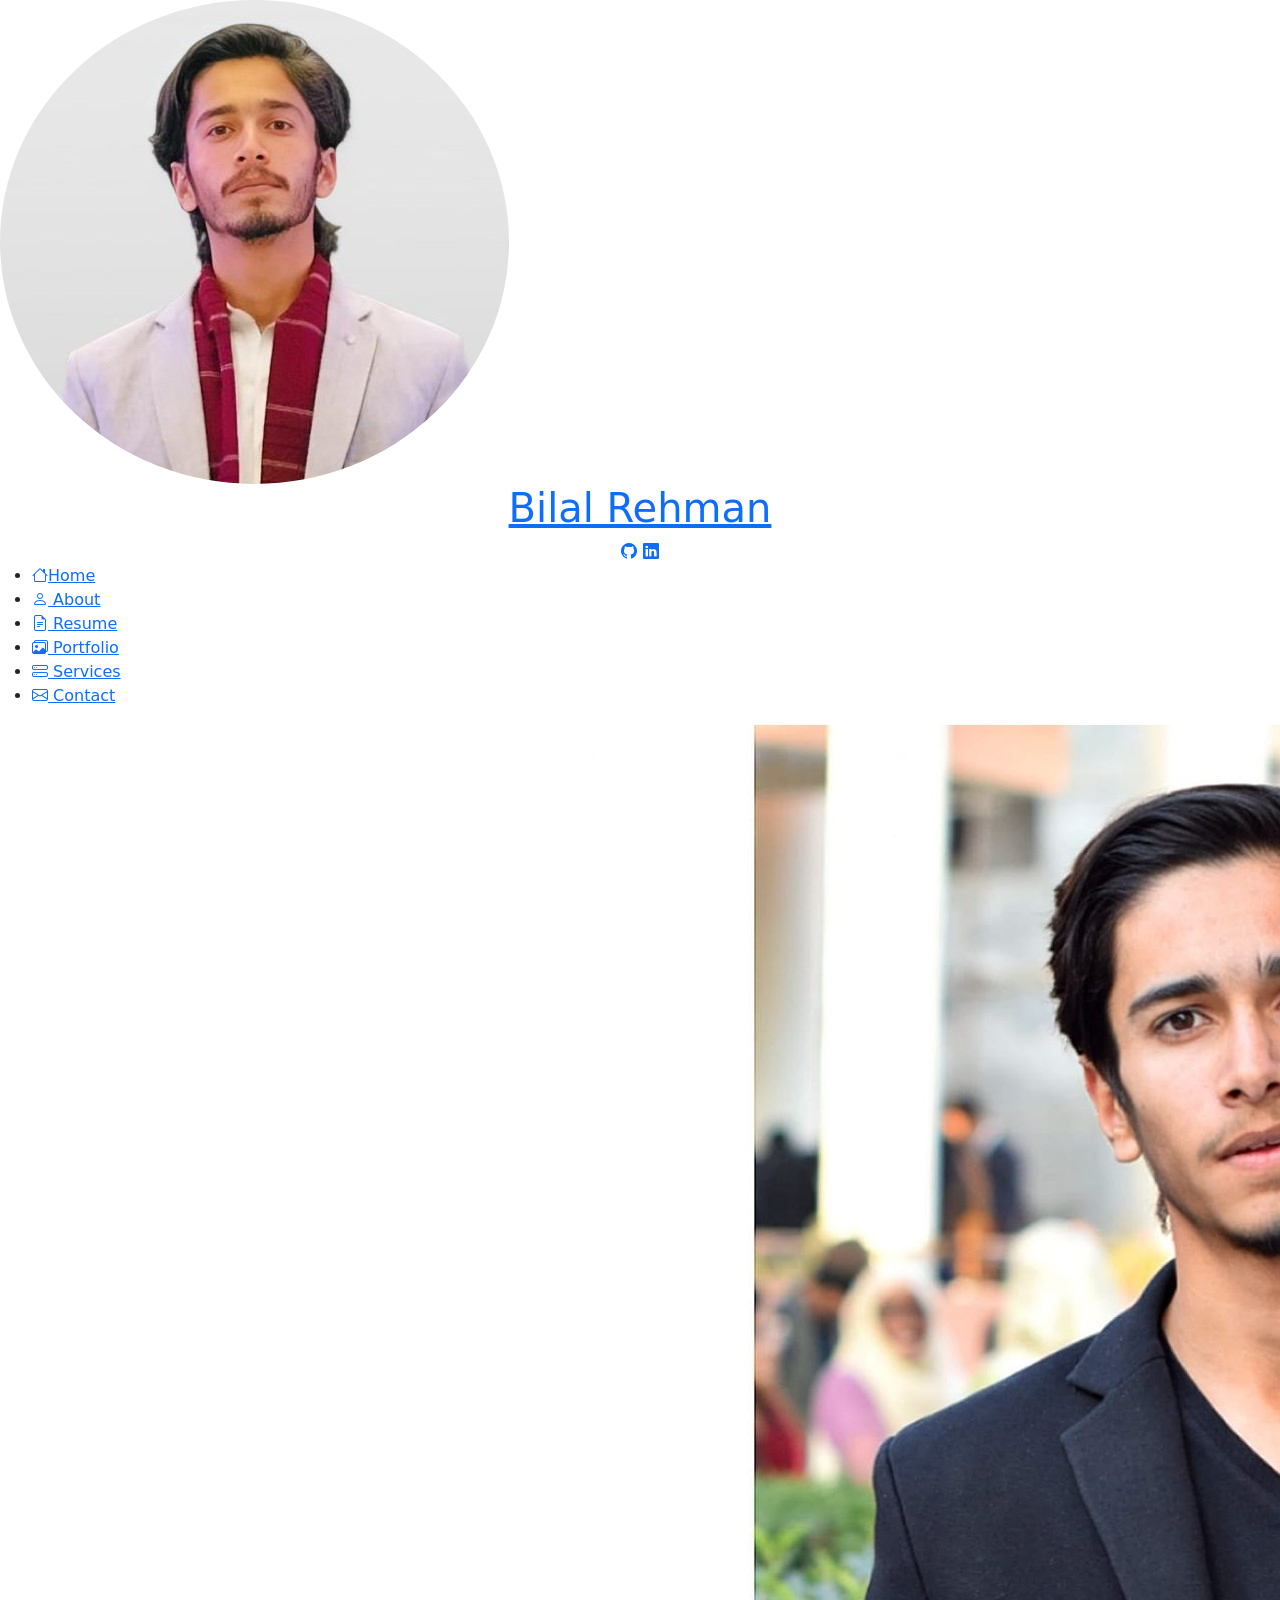
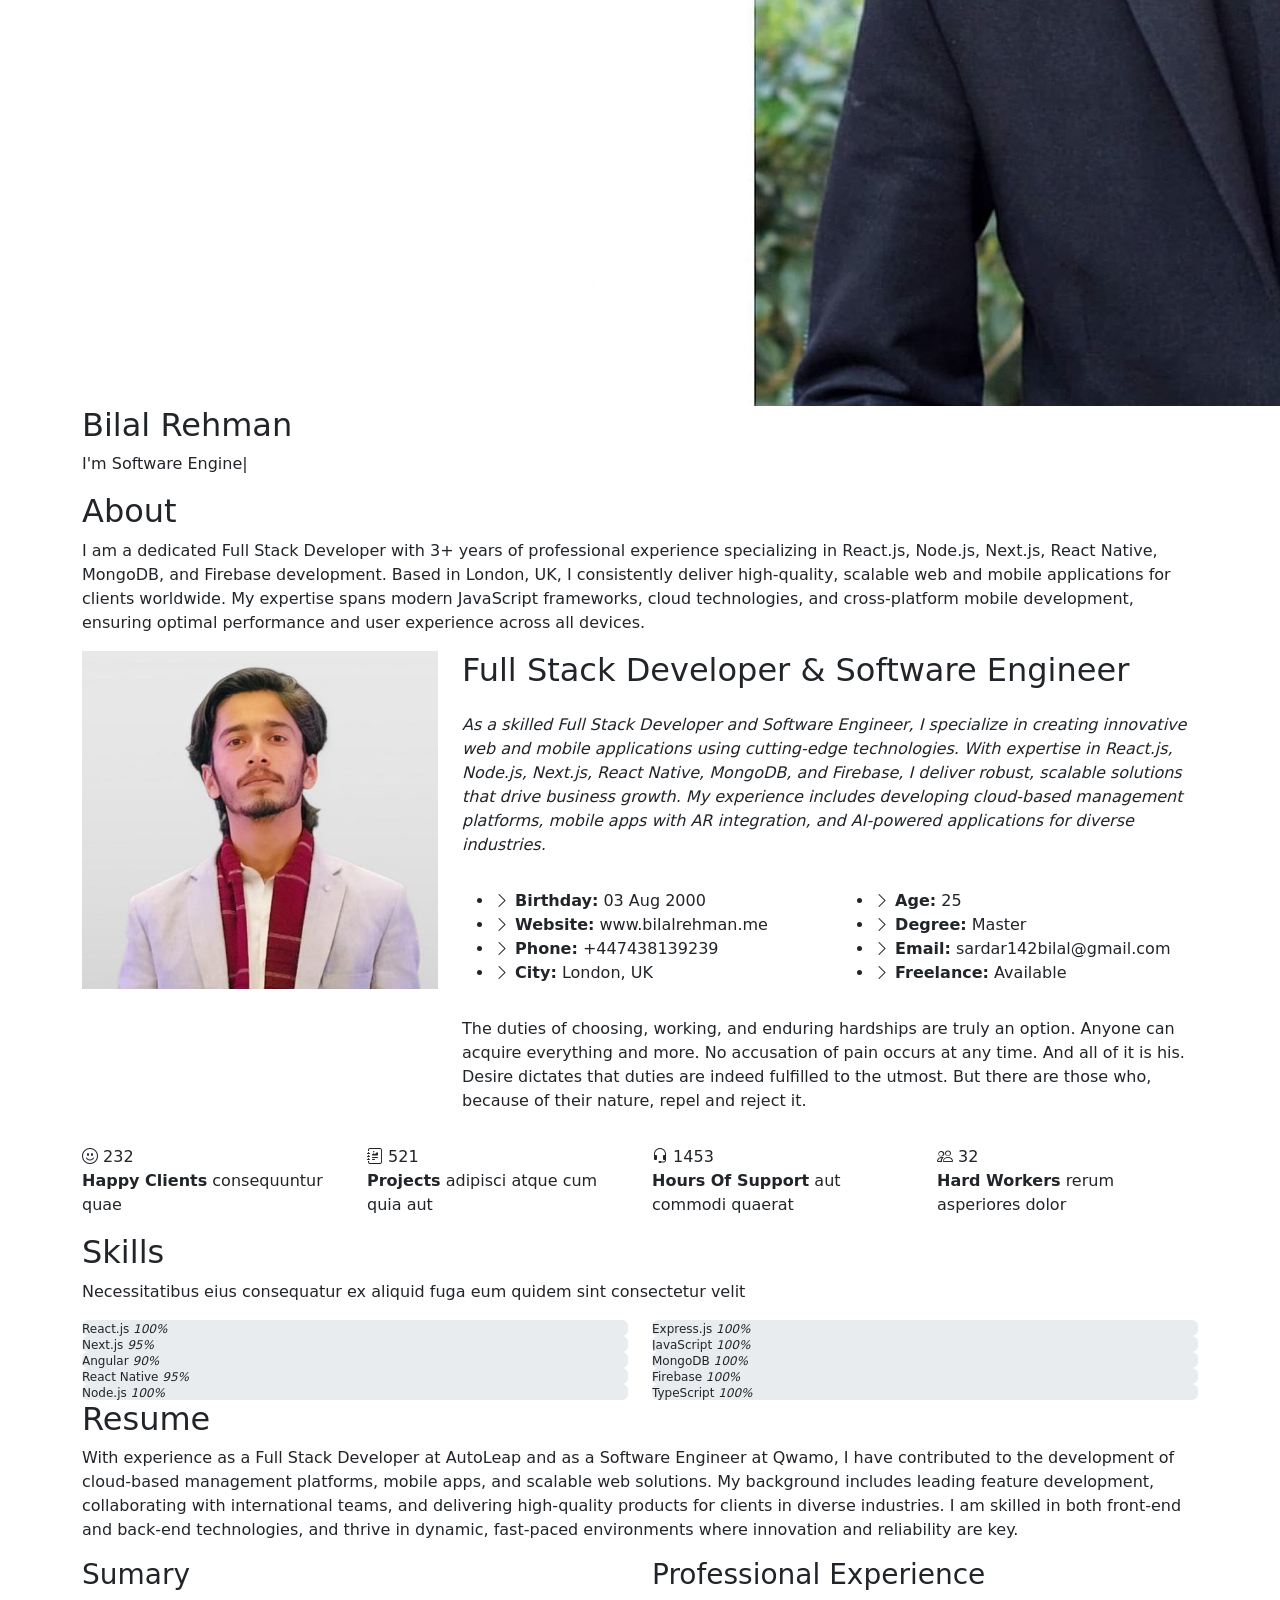
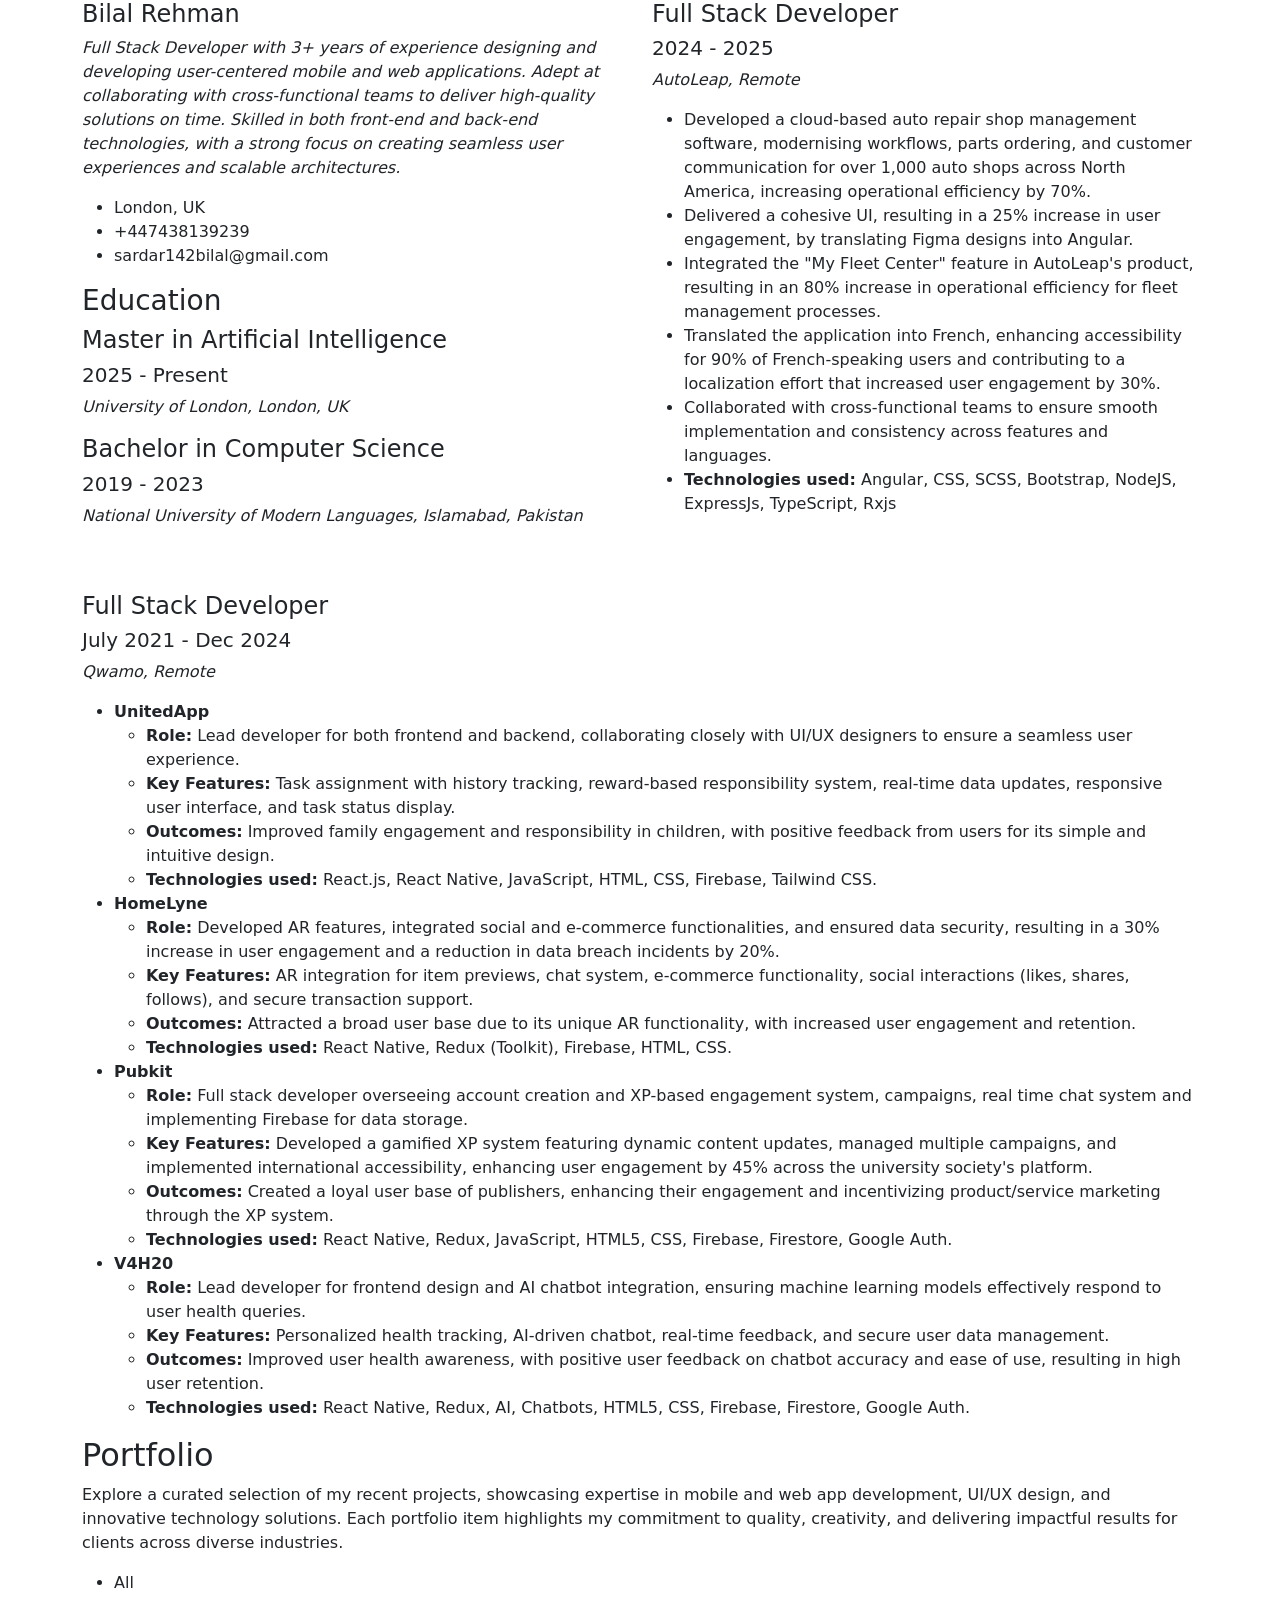
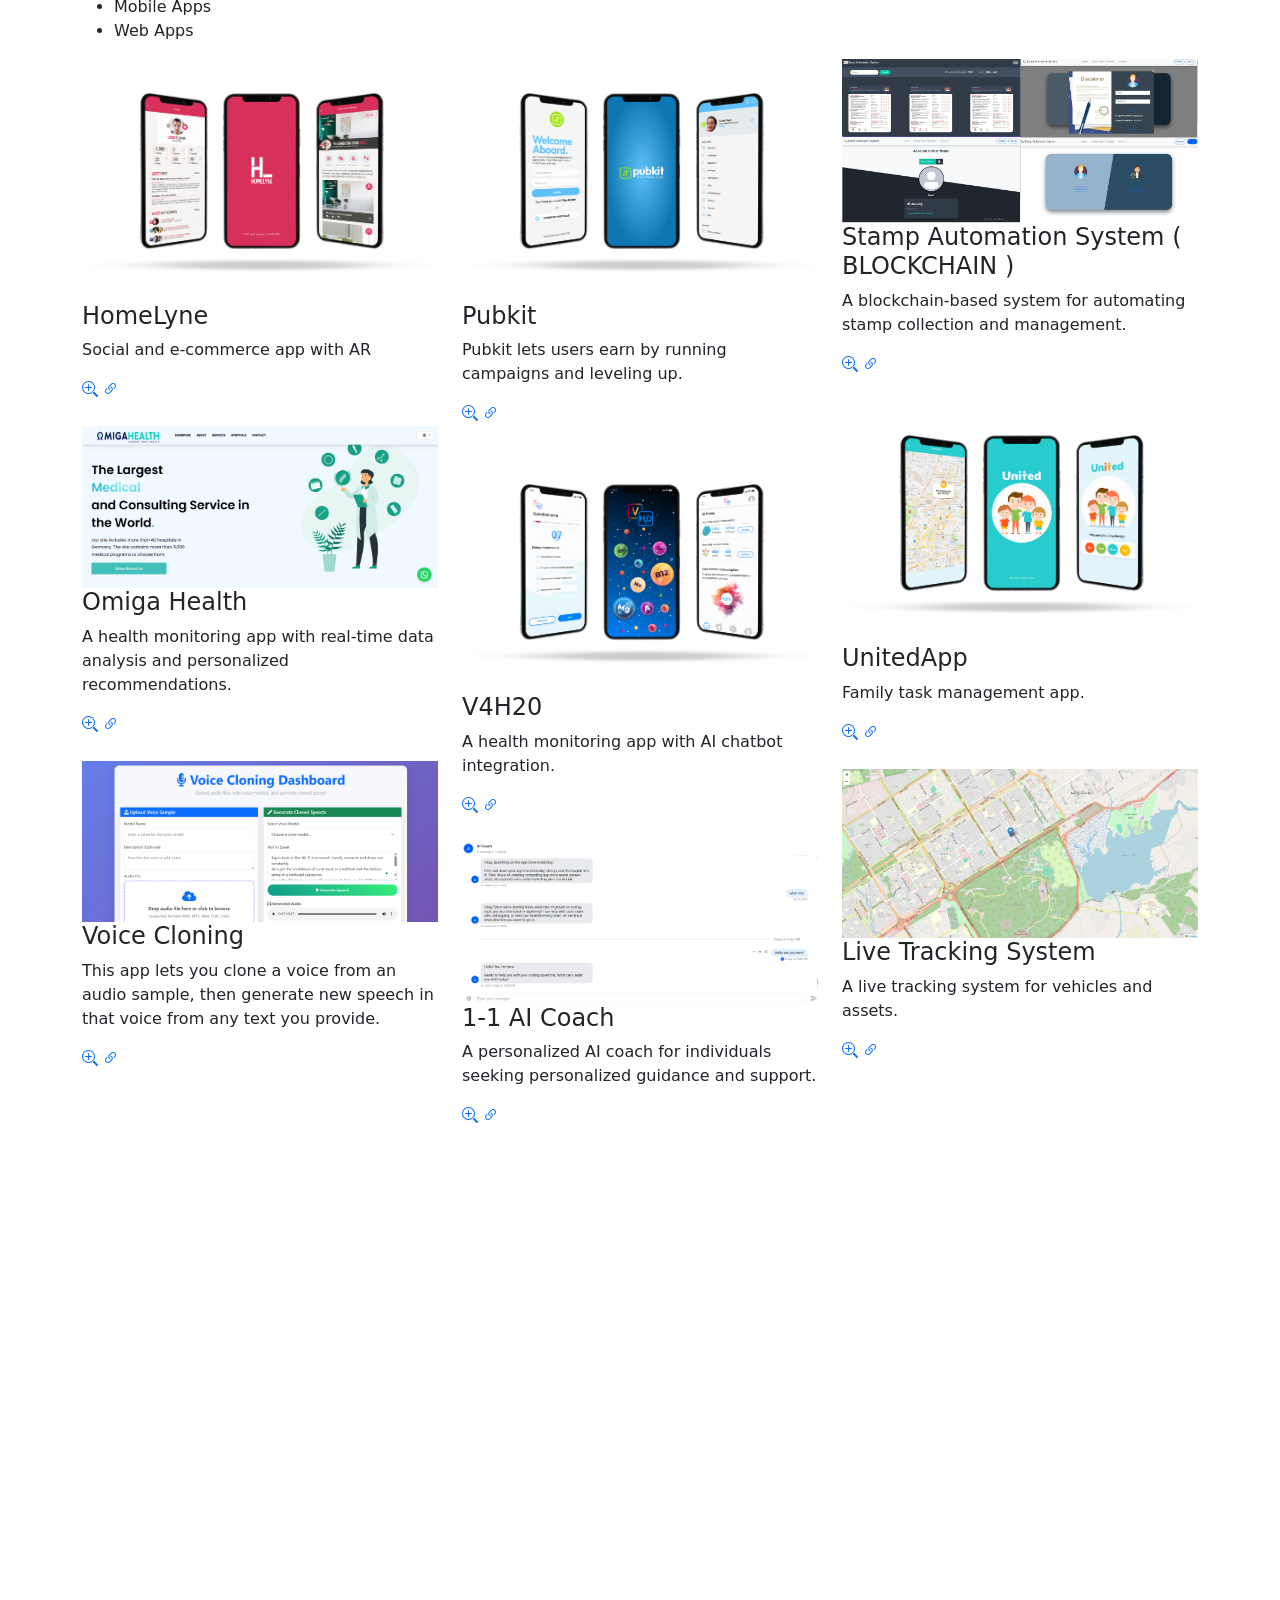
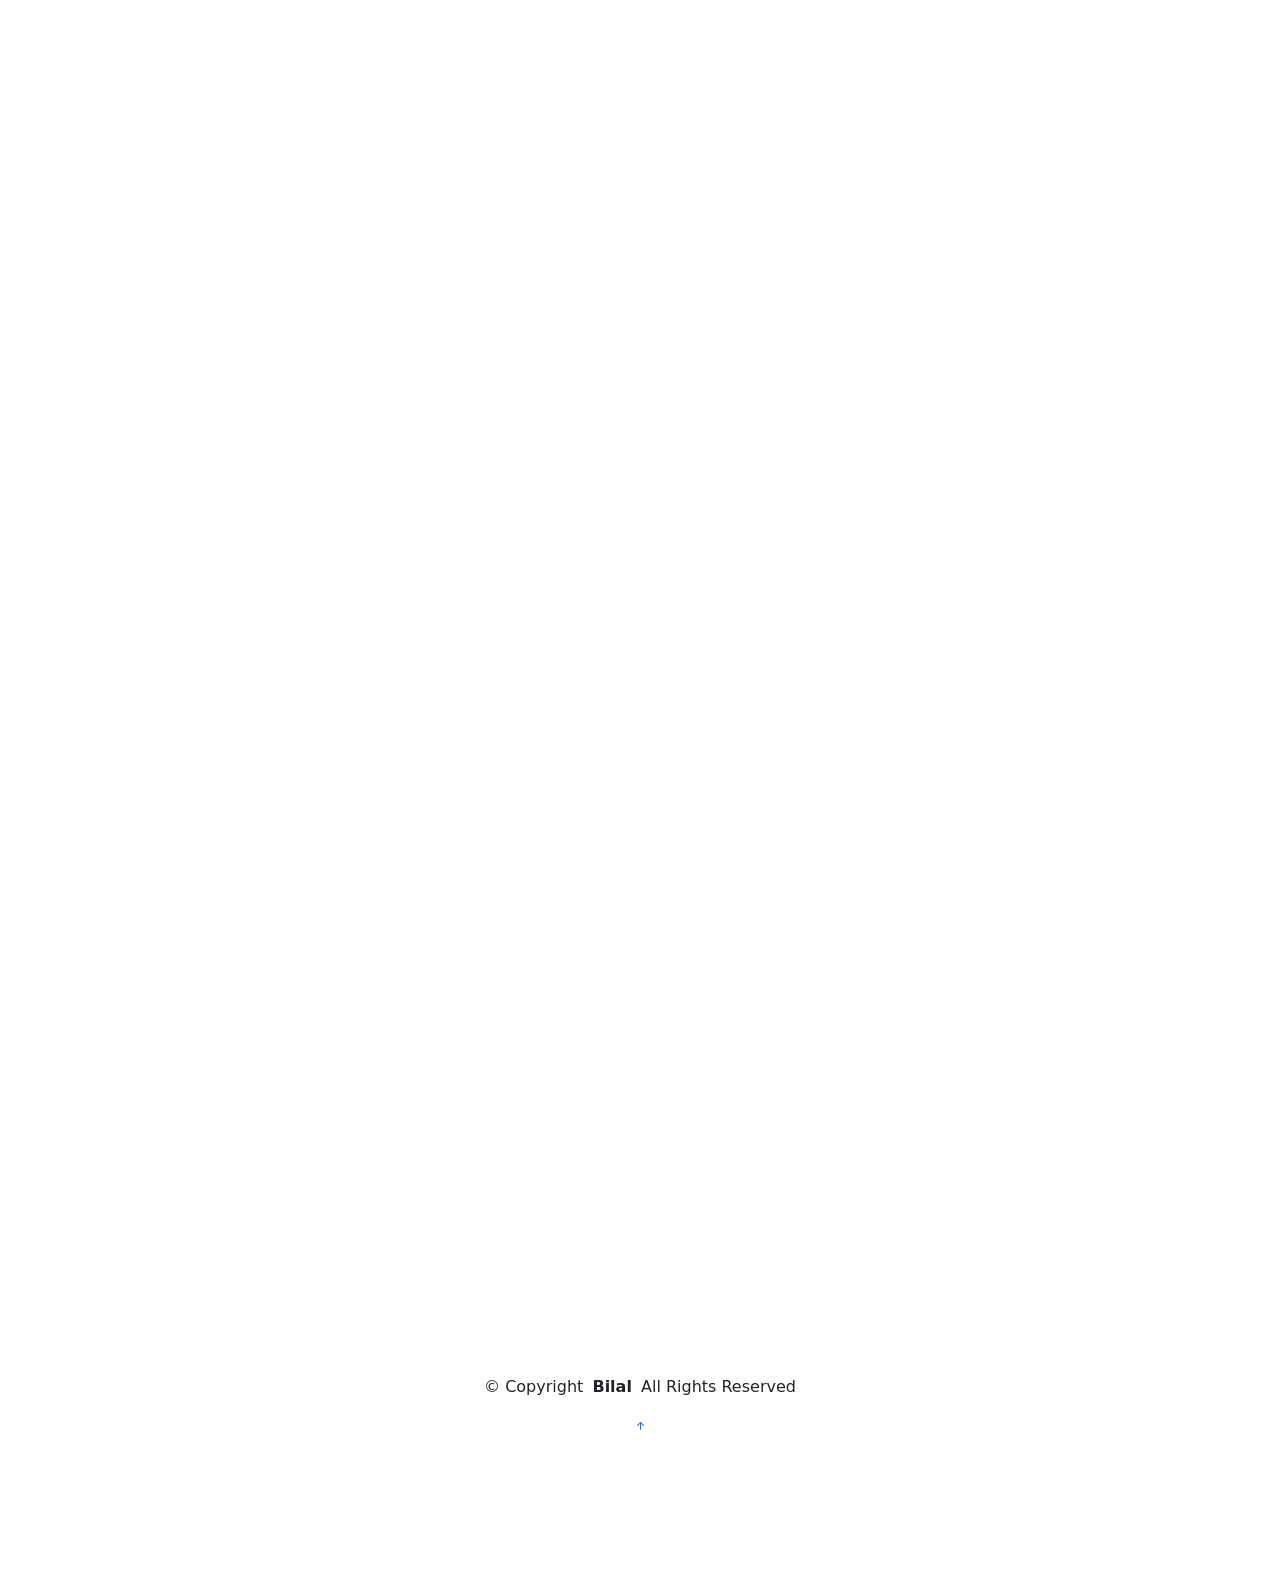
==== index.html @ b546baa1 "Enhance performance and SEO in index.html: added preload links for critical images and fonts, and im" ====
<!DOCTYPE html>
<html lang="en">

<head>
  <meta charset="utf-8">
  <meta content="width=device-width, initial-scale=1.0" name="viewport">
  <title>Bilal Rehman - Full Stack Developer & Software Engineer | React.js, Node.js, React Native Expert</title>
  <meta
    content="Experienced Full Stack Developer with 3+ years expertise in React.js, Node.js, Next.js, React Native, MongoDB, Firebase. Available for freelance projects. Based in London, UK."
    name="description">
  <meta
    content="Full Stack Developer, Software Engineer, React.js Developer, Node.js Developer, React Native Developer, MongoDB Expert, Firebase Developer, Web Development, Mobile App Development, London Developer, Freelance Developer, Portfolio"
    name="keywords">

  <!-- Open Graph / Facebook -->
  <meta property="og:type" content="website">
  <meta property="og:url" content="https://bilalrehman.me/">
  <meta property="og:title" content="Bilal Rehman - Full Stack Developer & Software Engineer">
  <meta property="og:description"
    content="Experienced Full Stack Developer with 3+ years expertise in React.js, Node.js, Next.js, React Native, MongoDB, Firebase. Available for freelance projects.">
  <meta property="og:image" content="https://bilalrehman.me/assets/img/my-profile-img.jpg">

  <!-- Twitter -->
  <meta property="twitter:card" content="summary_large_image">
  <meta property="twitter:url" content="https://bilalrehman.me/">
  <meta property="twitter:title" content="Bilal Rehman - Full Stack Developer & Software Engineer">
  <meta property="twitter:description"
    content="Experienced Full Stack Developer with 3+ years expertise in React.js, Node.js, Next.js, React Native, MongoDB, Firebase. Available for freelance projects.">
  <meta property="twitter:image" content="https://bilalrehman.me/assets/img/my-profile-img.jpg">

  <!-- Additional SEO Meta Tags -->
  <meta name="author" content="Bilal Rehman">
  <meta name="robots" content="index, follow">
  <meta name="googlebot" content="index, follow">
  <meta name="language" content="English">
  <meta name="revisit-after" content="7 days">
  <meta name="distribution" content="global">
  <meta name="rating" content="general">
  <meta name="geo.region" content="GB-LND">
  <meta name="geo.placename" content="London">
  <meta name="geo.position" content="51.5074;-0.1278">
  <meta name="ICBM" content="51.5074, -0.1278">

  <!-- Favicons -->
  <link href="assets/img/favicon.png" rel="icon">
  <link href="assets/img/apple-touch-icon.png" rel="apple-touch-icon">

  <!-- Preload critical resources -->
  <link rel="preload" href="assets/img/hero-bg.jpg" as="image">
  <link rel="preload" href="assets/img/my-profile-img.jpg" as="image">

  <!-- Fonts -->
  <link href="https://fonts.googleapis.com" rel="preconnect">
  <link href="https://fonts.gstatic.com" rel="preconnect" crossorigin>
  <link href="https://www.googletagmanager.com" rel="preconnect">
  <!-- Preload critical fonts -->
  <link rel="preload"
    href="https://fonts.googleapis.com/css2?family=Raleway:wght@400;700&family=Poppins:wght@400;600&display=swap"
    as="style" onload="this.onload=null;this.rel='stylesheet'">
  <noscript>
    <link href="https://fonts.googleapis.com/css2?family=Raleway:wght@400;700&family=Poppins:wght@400;600&display=swap"
      rel="stylesheet">
  </noscript>

  <!-- Vendor CSS Files -->
  <link href="assets/vendor/bootstrap/css/bootstrap.min.css" rel="stylesheet">
  <link href="assets/vendor/bootstrap-icons/bootstrap-icons.css" rel="stylesheet">
  <link href="assets/vendor/aos/aos.css" rel="stylesheet">
  <link href="assets/vendor/glightbox/css/glightbox.min.css" rel="stylesheet">
  <link href="assets/vendor/swiper/swiper-bundle.min.css" rel="stylesheet">

  <!-- Main CSS File -->
  <link href="assets/css/main.css" rel="stylesheet">

  <!-- JSON-LD Structured Data -->
  <script type="application/ld+json">
  {
    "@context": "https://schema.org",
    "@type": "Person",
    "name": "Bilal Rehman",
    "jobTitle": "Full Stack Developer",
    "description": "Experienced Full Stack Developer with 3+ years expertise in React.js, Node.js, Next.js, React Native, MongoDB, Firebase",
    "url": "https://bilalrehman.me",
    "image": "https://bilalrehman.me/assets/img/my-profile-img.jpg",
    "sameAs": [
      "https://github.com/SardarBilal421",
      "https://www.linkedin.com/in/bilal142/"
    ],
    "address": {
      "@type": "PostalAddress",
      "addressLocality": "London",
      "addressCountry": "UK"
    },
    "email": "sardar142bilal@gmail.com",
    "telephone": "+447438139239",
    "knowsAbout": [
      "React.js",
      "Node.js",
      "Next.js",
      "React Native",
      "MongoDB",
      "Firebase",
      "JavaScript",
      "TypeScript",
      "Angular",
      "Express.js",
      "Web Development",
      "Mobile App Development",
      "Full Stack Development"
    ],
    "hasOccupation": {
      "@type": "Occupation",
      "name": "Full Stack Developer",
      "description": "Develops web and mobile applications using modern technologies"
    },
    "alumniOf": {
      "@type": "EducationalOrganization",
      "name": "University of London"
    }
  }
  </script>

  <!-- Google tag (gtag.js) -->
  <script async src="https://www.googletagmanager.com/gtag/js?id=G-BLZJSQ9806"></script>
  <script>
    window.dataLayer = window.dataLayer || [];
    function gtag() { dataLayer.push(arguments); }
    gtag('js', new Date());
    gtag('config', 'G-BLZJSQ9806');
  </script>

  <!-- =======================================================
  * Template Name: iPortfolio
  * Template URL: https://bootstrapmade.com/iportfolio-bootstrap-portfolio-websites-template/
  * Updated: Jun 29 2024 with Bootstrap v5.3.3
  * Author: BootstrapMade.com
  * License: https://bootstrapmade.com/license/
  ======================================================== -->
</head>

<body class="index-page">

  <header id="header" class="header dark-background d-flex flex-column">
    <i class="header-toggle d-xl-none bi bi-list"></i>

    <div class="profile-img">
      <img src="assets/img/my-profile-img.jpg" alt="" class="img-fluid rounded-circle">
    </div>

    <a href="index.html" class="logo d-flex align-items-center justify-content-center">
      <!-- Uncomment the line below if you also wish to use an image logo -->
      <!-- <img src="assets/img/logo.png" alt=""> -->
      <h1 class="sitename">Bilal Rehman</h1>
    </a>

    <div class="social-links text-center">
      <!-- <a href="#" class="twitter"><i class="bi bi-twitter-x"></i></a> -->
      <!-- <a href="#" class="facebook"><i class="bi bi-facebook"></i></a> -->
      <a href="https://github.com/SardarBilal421" class="github"><i class="bi bi-github"></i></a>
      <!-- <a href="#" class="instagram"><i class="bi bi-instagram"></i></a> -->
      <!-- <a href="#" class="google-plus"><i class="bi bi-skype"></i></a> -->
      <a href="https://www.linkedin.com/in/bilal142/" class="linkedin"><i class="bi bi-linkedin"></i></a>
    </div>

    <nav id="navmenu" class="navmenu">
      <ul>
        <li><a href="#hero" class="active"><i class="bi bi-house navicon"></i>Home</a></li>
        <li><a href="#about"><i class="bi bi-person navicon"></i> About</a></li>
        <li><a href="#resume"><i class="bi bi-file-earmark-text navicon"></i> Resume</a></li>
        <li><a href="#portfolio"><i class="bi bi-images navicon"></i> Portfolio</a></li>
        <li><a href="#services"><i class="bi bi-hdd-stack navicon"></i> Services</a></li>
        <!-- <li class="dropdown"><a href="#"><i class="bi bi-menu-button navicon"></i> <span>Dropdown</span> <i
              class="bi bi-chevron-down toggle-dropdown"></i></a>
          <ul>
            <li><a href="#">Dropdown 1</a></li>
            <li class="dropdown"><a href="#"><span>Deep Dropdown</span> <i
                  class="bi bi-chevron-down toggle-dropdown"></i></a>
              <ul>
                <li><a href="#">Deep Dropdown 1</a></li>
                <li><a href="#">Deep Dropdown 2</a></li>
                <li><a href="#">Deep Dropdown 3</a></li>
                <li><a href="#">Deep Dropdown 4</a></li>
                <li><a href="#">Deep Dropdown 5</a></li>
              </ul>
            </li>
            <li><a href="#">Dropdown 2</a></li>
            <li><a href="#">Dropdown 3</a></li>
            <li><a href="#">Dropdown 4</a></li>
          </ul>
        </li> -->
        <li><a href="#contact"><i class="bi bi-envelope navicon"></i> Contact</a></li>
      </ul>
    </nav>

  </header>

  <main class="main">

    <!-- Hero Section -->
    <section id="hero" class="hero section dark-background">

      <img src="assets/img/hero-bg.jpg" alt="Bilal Rehman - Full Stack Developer Portfolio Background"
        data-aos="fade-in" class="" loading="lazy">

      <div class="container" data-aos="fade-up" data-aos-delay="100">
        <h2>Bilal Rehman</h2>
        <p>I'm <span class="typed" data-typed-items="Software Engineer,Full Stack Developer, Freelancer">Software
            Engineer</span><span class="typed-cursor typed-cursor--blink" aria-hidden="true"></span><span
            class="typed-cursor typed-cursor--blink" aria-hidden="true"></span></p>
      </div>

    </section><!-- /Hero Section -->

    <!-- About Section -->
    <section id="about" class="about section">

      <!-- Section Title -->
      <div class="container section-title" data-aos="fade-up">
        <h2>About</h2>
        <p>I am a dedicated Full Stack Developer with 3+ years of professional experience specializing in React.js,
          Node.js, Next.js, React Native, MongoDB, and Firebase development. Based in London, UK, I consistently deliver
          high-quality, scalable web and mobile applications for clients worldwide. My expertise spans modern JavaScript
          frameworks, cloud technologies, and cross-platform mobile development, ensuring optimal performance and user
          experience across all devices.</p>
      </div><!-- End Section Title -->

      <div class="container" data-aos="fade-up" data-aos-delay="100">

        <div class="row gy-4 justify-content-center">
          <div class="col-lg-4">
            <img src="assets/img/my-profile-img.jpg" class="img-fluid"
              alt="Bilal Rehman - Full Stack Developer and Software Engineer based in London, UK" loading="lazy">
          </div>
          <div class="col-lg-8 content">
            <h2>Full Stack Developer &amp; Software Engineer</h2>
            <p class="fst-italic py-3">
              As a skilled Full Stack Developer and Software Engineer, I specialize in creating innovative web and
              mobile applications using cutting-edge technologies. With expertise in React.js, Node.js, Next.js, React
              Native, MongoDB, and Firebase, I deliver robust, scalable solutions that drive business growth. My
              experience includes developing cloud-based management platforms, mobile apps with AR integration, and
              AI-powered applications for diverse industries.
            </p>
            <div class="row">
              <div class="col-lg-6">
                <ul>
                  <li><i class="bi bi-chevron-right"></i> <strong>Birthday:</strong> <span>03 Aug 2000</span></li>
                  <li><i class="bi bi-chevron-right"></i> <strong>Website:</strong> <span>www.bilalrehman.me</span></li>
                  <li><i class="bi bi-chevron-right"></i> <strong>Phone:</strong> <span>+447438139239</span></li>
                  <li><i class="bi bi-chevron-right"></i> <strong>City:</strong> <span>London, UK</span></li>
                </ul>
              </div>
              <div class="col-lg-6">
                <ul>
                  <li><i class="bi bi-chevron-right"></i> <strong>Age:</strong> <span>25</span></li>
                  <li><i class="bi bi-chevron-right"></i> <strong>Degree:</strong> <span>Master</span></li>
                  <li><i class="bi bi-chevron-right"></i> <strong>Email:</strong> <span>sardar142bilal@gmail.com</span>
                  </li>
                  <li><i class="bi bi-chevron-right"></i> <strong>Freelance:</strong> <span>Available</span></li>
                </ul>
              </div>
            </div>
            <p class="py-3">
              The duties of choosing, working, and enduring hardships are truly an option. Anyone can acquire everything
              and more. No accusation of pain occurs at any time. And all of it is his.
              Desire dictates that duties are indeed fulfilled to the utmost. But there are those who, because of their
              nature, repel and reject it.
            </p>
          </div>
        </div>

      </div>

    </section><!-- /About Section -->

    <!-- Stats Section -->
    <section id="stats" class="stats section">

      <div class="container" data-aos="fade-up" data-aos-delay="100">

        <div class="row gy-4">

          <div class="col-lg-3 col-md-6">
            <div class="stats-item">
              <i class="bi bi-emoji-smile"></i>
              <span data-purecounter-start="0" data-purecounter-end="232" data-purecounter-duration="1"
                class="purecounter"></span>
              <p><strong>Happy Clients</strong> <span>consequuntur quae</span></p>
            </div>
          </div><!-- End Stats Item -->

          <div class="col-lg-3 col-md-6">
            <div class="stats-item">
              <i class="bi bi-journal-richtext"></i>
              <span data-purecounter-start="0" data-purecounter-end="521" data-purecounter-duration="1"
                class="purecounter"></span>
              <p><strong>Projects</strong> <span>adipisci atque cum quia aut</span></p>
            </div>
          </div><!-- End Stats Item -->

          <div class="col-lg-3 col-md-6">
            <div class="stats-item">
              <i class="bi bi-headset"></i>
              <span data-purecounter-start="0" data-purecounter-end="1453" data-purecounter-duration="1"
                class="purecounter"></span>
              <p><strong>Hours Of Support</strong> <span>aut commodi quaerat</span></p>
            </div>
          </div><!-- End Stats Item -->

          <div class="col-lg-3 col-md-6">
            <div class="stats-item">
              <i class="bi bi-people"></i>
              <span data-purecounter-start="0" data-purecounter-end="32" data-purecounter-duration="1"
                class="purecounter"></span>
              <p><strong>Hard Workers</strong> <span>rerum asperiores dolor</span></p>
            </div>
          </div><!-- End Stats Item -->

        </div>

      </div>

    </section><!-- /Stats Section -->

    <!-- Skills Section -->
    <section id="skills" class="skills section light-background">

      <!-- Section Title -->
      <div class="container section-title" data-aos="fade-up">
        <h2>Skills</h2>
        <p>Necessitatibus eius consequatur ex aliquid fuga eum quidem sint consectetur velit</p>
      </div><!-- End Section Title -->

      <div class="container" data-aos="fade-up" data-aos-delay="100">

        <div class="row skills-content skills-animation">

          <div class="col-lg-6">

            <div class="progress">
              <span class="skill"><span>React.js</span> <i class="val">100%</i></span>
              <div class="progress-bar-wrap">
                <div class="progress-bar" role="progressbar" aria-valuenow="100" aria-valuemin="0" aria-valuemax="100">
                </div>
              </div>
            </div><!-- End Skills Item -->

            <div class="progress">
              <span class="skill"><span>Next.js</span> <i class="val">95%</i></span>
              <div class="progress-bar-wrap">
                <div class="progress-bar" role="progressbar" aria-valuenow="95" aria-valuemin="0" aria-valuemax="100">
                </div>
              </div>
            </div><!-- End Skills Item -->

            <div class="progress">
              <span class="skill"><span>Angular</span> <i class="val">90%</i></span>
              <div class="progress-bar-wrap">
                <div class="progress-bar" role="progressbar" aria-valuenow="90" aria-valuemin="0" aria-valuemax="100">
                </div>
              </div>
            </div><!-- End Skills Item -->

            <div class="progress">
              <span class="skill"><span>React Native</span> <i class="val">95%</i></span>
              <div class="progress-bar-wrap">
                <div class="progress-bar" role="progressbar" aria-valuenow="95" aria-valuemin="0" aria-valuemax="100">
                </div>
              </div>
            </div><!-- End Skills Item -->

            <div class="progress">
              <span class="skill"><span>Node.js</span> <i class="val">100%</i></span>
              <div class="progress-bar-wrap">
                <div class="progress-bar" role="progressbar" aria-valuenow="100" aria-valuemin="0" aria-valuemax="100">
                </div>
              </div>
            </div><!-- End Skills Item -->



          </div>

          <div class="col-lg-6">

            <div class="progress">
              <span class="skill"><span>Express.js</span> <i class="val">100%</i></span>
              <div class="progress-bar-wrap">
                <div class="progress-bar" role="progressbar" aria-valuenow="100" aria-valuemin="0" aria-valuemax="100">
                </div>
              </div>
            </div><!-- End Skills Item -->

            <div class="progress">
              <span class="skill"><span>JavaScript</span> <i class="val">100%</i></span>
              <div class="progress-bar-wrap">
                <div class="progress-bar" role="progressbar" aria-valuenow="100" aria-valuemin="0" aria-valuemax="100">
                </div>
              </div>
            </div><!-- End Skills Item -->


            <div class="progress">
              <span class="skill"><span>MongoDB</span> <i class="val">100%</i></span>
              <div class="progress-bar-wrap">
                <div class="progress-bar" role="progressbar" aria-valuenow="100" aria-valuemin="0" aria-valuemax="100">
                </div>
              </div>
            </div><!-- End Skills Item -->

            <div class="progress">
              <span class="skill"><span>Firebase</span> <i class="val">100%</i></span>
              <div class="progress-bar-wrap">
                <div class="progress-bar" role="progressbar" aria-valuenow="100" aria-valuemin="0" aria-valuemax="100">
                </div>
              </div>
            </div><!-- End Skills Item -->

            <div class="progress">
              <span class="skill"><span>TypeScript</span> <i class="val">100%</i></span>
              <div class="progress-bar-wrap">
                <div class="progress-bar" role="progressbar" aria-valuenow="100" aria-valuemin="0" aria-valuemax="100">
                </div>
              </div>
            </div><!-- End Skills Item -->

          </div>

        </div>

      </div>

    </section><!-- /Skills Section -->

    <!-- Resume Section -->
    <section id="resume" class="resume section">

      <!-- Section Title -->
      <div class="container section-title" data-aos="fade-up">
        <h2>Resume</h2>
        <p>With experience as a Full Stack Developer at AutoLeap and as a Software Engineer at Qwamo, I have contributed
          to the development of cloud-based management platforms, mobile apps, and scalable web solutions. My background
          includes leading feature development, collaborating with international teams, and delivering high-quality
          products for clients in diverse industries. I am skilled in both front-end and back-end technologies, and
          thrive in dynamic, fast-paced environments where innovation and reliability are key.</p>
      </div><!-- End Section Title -->

      <div class="container">

        <div class="row">

          <div class="col-lg-6" data-aos="fade-up" data-aos-delay="100">
            <h3 class="resume-title">Sumary</h3>

            <div class="resume-item pb-0">
              <h4>Bilal Rehman</h4>
              <p> <em>Full Stack Developer with 3+ years of experience designing and developing user-centered mobile and
                  web applications. Adept at collaborating with cross-functional teams to deliver high-quality
                  solutions on time. Skilled in both front-end and back-end technologies, with a strong focus on
                  creating seamless user experiences and scalable architectures.</em></p>
              <ul>
                <li>London, UK</li>
                <li>+447438139239</li>
                <li>sardar142bilal@gmail.com</li>
              </ul>
            </div><!-- Edn Resume Item -->

            <h3 class="resume-title">Education</h3>
            <div class="resume-item">
              <h4>Master in Artificial Intelligence</h4>
              <h5>2025 - Present</h5>
              <p><em>University of London, London, UK</em></p>
              <!-- <p>Qui deserunt veniam. Et sed aliquam labore tempore sed quisquam iusto autem sit. Ea vero voluptatum qui
                ut dignissimos deleniti nerada porti sand markend</p> -->
            </div><!-- Edn Resume Item -->

            <div class="resume-item">
              <h4>Bachelor in Computer Science</h4>
              <h5>2019 - 2023</h5>
              <p><em>National University of Modern Languages, Islamabad, Pakistan</em></p>
              <!-- <p>Quia nobis sequi est occaecati aut. Repudiandae et iusto quae reiciendis et quis Eius vel ratione eius
                unde vitae rerum voluptates asperiores voluptatem Earum molestiae consequatur neque etlon sader mart
                dila</p> -->
            </div><!-- Edn Resume Item -->

          </div>

          <div class="col-lg-6" data-aos="fade-up" data-aos-delay="200">
            <h3 class="resume-title">Professional Experience</h3>
            <div class="resume-item">
              <h4>Full Stack Developer</h4>
              <h5>2024 - 2025</h5>
              <p><em>AutoLeap, Remote</em></p>
              <ul>
                <li>Developed a cloud-based auto repair shop management software, modernising workflows, parts ordering,
                  and customer communication for over 1,000 auto shops across North America, increasing operational
                  efficiency by 70%.</li>
                <li>Delivered a cohesive UI, resulting in a 25% increase in user engagement, by translating Figma
                  designs into Angular.</li>
                <li>Integrated the "My Fleet Center" feature in AutoLeap's product, resulting in an 80% increase in
                  operational efficiency for fleet management processes.</li>
                <li>Translated the application into French, enhancing accessibility for 90% of French-speaking users and
                  contributing to a localization effort that increased user engagement by 30%.</li>
                <li>Collaborated with cross-functional teams to ensure smooth implementation and consistency across
                  features and languages.</li>
                <li><strong>Technologies used:</strong> Angular, CSS, SCSS, Bootstrap, NodeJS, ExpressJs, TypeScript,
                  Rxjs</li>
              </ul>
            </div><!-- Edn Resume Item -->


          </div>

        </div>
        <div class="resume-item mt-5">
          <h4>Full Stack Developer</h4>
          <h5>July 2021 - Dec 2024</h5>
          <p><em>Qwamo, Remote</em></p>
          <ul>
            <li>
              <strong>UnitedApp</strong>
              <ul>
                <li><strong>Role:</strong> Lead developer for both frontend and backend, collaborating closely with
                  UI/UX designers to ensure a seamless user experience.</li>
                <li><strong>Key Features:</strong> Task assignment with history tracking, reward-based
                  responsibility system, real-time data updates, responsive user interface, and task status display.
                </li>
                <li><strong>Outcomes:</strong> Improved family engagement and responsibility in children, with
                  positive feedback from users for its simple and intuitive design.</li>
                <li><strong>Technologies used:</strong> React.js, React Native, JavaScript, HTML, CSS, Firebase,
                  Tailwind CSS.</li>
              </ul>
            </li>
            <li>
              <strong>HomeLyne</strong>
              <ul>
                <li><strong>Role:</strong> Developed AR features, integrated social and e-commerce functionalities,
                  and ensured data security, resulting in a 30% increase in user engagement and a reduction in data
                  breach incidents by 20%.</li>
                <li><strong>Key Features:</strong> AR integration for item previews, chat system, e-commerce
                  functionality, social interactions (likes, shares, follows), and secure transaction support.</li>
                <li><strong>Outcomes:</strong> Attracted a broad user base due to its unique AR functionality, with
                  increased user engagement and retention.</li>
                <li><strong>Technologies used:</strong> React Native, Redux (Toolkit), Firebase, HTML, CSS.</li>
              </ul>
            </li>
            <li>
              <strong>Pubkit</strong>
              <ul>
                <li><strong>Role:</strong> Full stack developer overseeing account creation and XP-based engagement
                  system, campaigns, real time chat system and implementing Firebase for data storage.</li>
                <li><strong>Key Features:</strong> Developed a gamified XP system featuring dynamic content updates,
                  managed multiple campaigns, and implemented international accessibility, enhancing user engagement
                  by 45% across the university society's platform.</li>
                <li><strong>Outcomes:</strong> Created a loyal user base of publishers, enhancing their engagement
                  and incentivizing product/service marketing through the XP system.</li>
                <li><strong>Technologies used:</strong> React Native, Redux, JavaScript, HTML5, CSS, Firebase,
                  Firestore, Google Auth.</li>
              </ul>
            </li>
            <li>
              <strong>V4H20</strong>
              <ul>
                <li><strong>Role:</strong> Lead developer for frontend design and AI chatbot integration, ensuring
                  machine learning models effectively respond to user health queries.</li>
                <li><strong>Key Features:</strong> Personalized health tracking, AI-driven chatbot, real-time
                  feedback, and secure user data management.</li>
                <li><strong>Outcomes:</strong> Improved user health awareness, with positive user feedback on
                  chatbot accuracy and ease of use, resulting in high user retention.</li>
                <li><strong>Technologies used:</strong> React Native, Redux, AI, Chatbots, HTML5, CSS, Firebase,
                  Firestore, Google Auth.</li>
              </ul>
            </li>
          </ul>
        </div><!-- Edn Resume Item -->

      </div>

    </section><!-- /Resume Section -->

    <!-- Portfolio Section -->
    <section id="portfolio" class="portfolio section light-background">

      <!-- Section Title -->
      <div class="container section-title" data-aos="fade-up">
        <h2>Portfolio</h2>
        <p>Explore a curated selection of my recent projects, showcasing expertise in mobile and web app development,
          UI/UX design, and innovative technology solutions. Each portfolio item highlights my commitment to quality,
          creativity, and delivering impactful results for clients across diverse industries.</p>
      </div><!-- End Section Title -->

      <div class="container">

        <div class="isotope-layout" data-default-filter="*" data-layout="masonry" data-sort="original-order">

          <ul class="portfolio-filters isotope-filters" data-aos="fade-up" data-aos-delay="100">
            <li data-filter="*" class="filter-active">All</li>
            <li data-filter=".filter-app">Mobile Apps</li>
            <li data-filter=".filter-product">Web Apps</li>
            <!-- <li data-filter=".filter-branding">Branding</li>
            <li data-filter=".filter-books">Books</li> -->
          </ul><!-- End Portfolio Filters -->

          <div class="row gy-4 isotope-container" data-aos="fade-up" data-aos-delay="200">

            <div class="col-lg-4 col-md-6 portfolio-item isotope-item filter-app">
              <div class="portfolio-content h-100">
                <img src="assets/img/portfolio/app-1.png" class="img-fluid" alt="">
                <div class="portfolio-info">
                  <h4>HomeLyne</h4>
                  <p>Social and e-commerce app with AR</p>
                  <a href="assets/img/portfolio/app-1.png" title="HomeLyne" data-gallery="portfolio-gallery-app"
                    class="glightbox preview-link"><i class="bi bi-zoom-in"></i></a>
                  <a href="portfolio-details.html?id=homelyne" title="More Details" class="details-link"><i
                      class="bi bi-link-45deg"></i></a>
                </div>
              </div>
            </div>



            <div class="col-lg-4 col-md-6 portfolio-item isotope-item filter-app">
              <div class="portfolio-content h-100">
                <img src="assets/img/portfolio/pubkit-main.png" class="img-fluid" alt="">
                <div class="portfolio-info">
                  <h4>Pubkit</h4>
                  <p>Pubkit lets users earn by running campaigns and leveling up.</p>
                  <a href="assets/img/portfolio/pubkit-main.png" title="Pubkit" data-gallery="portfolio-gallery-app"
                    class="glightbox preview-link"><i class="bi bi-zoom-in"></i></a>
                  <a href="portfolio-details.html?id=pubkit" title="More Details" class="details-link"><i
                      class="bi bi-link-45deg"></i></a>
                </div>
              </div>
            </div><!-- End Portfolio Item -->

            <div class="col-lg-4 col-md-6 portfolio-item isotope-item filter-product">
              <div class="portfolio-content h-100">
                <img src="assets/img/portfolio/BChain.jpg" class="img-fluid" alt="">
                <div class="portfolio-info">
                  <h4>Stamp Automation System
                    ( BLOCKCHAIN )</h4>
                  <p>A blockchain-based system for automating stamp collection and management.</p>
                  <a href="assets/img/portfolio/BChain.jpg" title="Product 1" data-gallery="portfolio-gallery-product"
                    class="glightbox preview-link"><i class="bi bi-zoom-in"></i></a>
                  <a href="portfolio-details.html?id=blockchain" title="More Details" class="details-link"><i
                      class="bi bi-link-45deg"></i></a>
                </div>
              </div>
            </div><!-- End Portfolio Item -->
            <div class="col-lg-4 col-md-6 portfolio-item isotope-item filter-app">
              <div class="portfolio-content h-100">
                <img src="assets/img/portfolio/united-1.png" class="img-fluid" alt="">
                <div class="portfolio-info">
                  <h4>UnitedApp</h4>
                  <p>Family task management app.</p>
                  <a href="assets/img/portfolio/united-1.png" title="UnitedApp" data-gallery="portfolio-gallery-app"
                    class="glightbox preview-link"><i class="bi bi-zoom-in"></i></a>
                  <a href="portfolio-details.html?id=unitedapp" title="More Details" class="details-link"><i
                      class="bi bi-link-45deg"></i></a>
                </div>
              </div>
            </div><!-- End Portfolio Item -->
            <div class="col-lg-4 col-md-6 portfolio-item isotope-item filter-product">
              <div class="portfolio-content h-100">
                <img src="assets/img/portfolio/omigahealth-1.png" class="img-fluid" alt="">
                <div class="portfolio-info">
                  <h4>Omiga Health</h4>
                  <p>A health monitoring app with real-time data analysis and personalized recommendations.</p>
                  <a href="assets/img/portfolio/omigahealth-1.png" title="Omiga Health"
                    data-gallery="portfolio-gallery-product" class="glightbox preview-link"><i
                      class="bi bi-zoom-in"></i></a>
                  <a href="portfolio-details.html?id=omigahealth" title="More Details" class="details-link"><i
                      class="bi bi-link-45deg"></i></a>
                </div>
              </div>
            </div><!-- End Portfolio Item -->
            <div class="col-lg-4 col-md-6 portfolio-item isotope-item filter-app">
              <div class="portfolio-content h-100">
                <img src="assets/img/portfolio/v4h2o-main.png" class="img-fluid" alt="">
                <div class="portfolio-info">
                  <h4>V4H20</h4>
                  <p>A health monitoring app with AI chatbot integration.</p>
                  <a href="assets/img/portfolio/v4h2o-main.png" title="V4H20" data-gallery="portfolio-gallery-app"
                    class="glightbox preview-link"><i class="bi bi-zoom-in"></i></a>
                  <a href="portfolio-details.html?id=v4h20" title="More Details" class="details-link"><i
                      class="bi bi-link-45deg"></i></a>
                </div>
              </div>
            </div><!-- End Portfolio Item -->
            <div class="col-lg-4 col-md-6 portfolio-item isotope-item filter-app">
              <div class="portfolio-content h-100">
                <img src="assets/img/portfolio/voice-cloning-1.png" class="img-fluid" alt="">
                <div class="portfolio-info">
                  <h4>Voice Cloning</h4>
                  <p>This app lets you clone a voice from an audio sample, then generate new speech in that voice from
                    any text you provide.</p>
                  <a href="assets/img/portfolio/voice-cloning-1.png" title="Voice Cloning"
                    data-gallery="portfolio-gallery-app" class="glightbox preview-link"><i
                      class="bi bi-zoom-in"></i></a>
                  <a href="portfolio-details.html?id=voice-cloning" title="More Details" class="details-link"><i
                      class="bi bi-link-45deg"></i></a>
                </div>
              </div>
            </div><!-- End Portfolio Item -->
            <div class="col-lg-4 col-md-6 portfolio-item isotope-item filter-product">
              <div class="portfolio-content h-100">
                <img src="assets/img/portfolio/LiveTrackingDevice.png" class="img-fluid" alt="">
                <div class="portfolio-info">
                  <h4>Live Tracking System</h4>
                  <p>A live tracking system for vehicles and assets.</p>
                  <a href="assets/img/portfolio/LiveTrackingDevice.png" title="Omiga Health"
                    data-gallery="portfolio-gallery-product" class="glightbox preview-link"><i
                      class="bi bi-zoom-in"></i></a>
                  <a href="portfolio-details.html?id=livetracking" title="More Details" class="details-link"><i
                      class="bi bi-link-45deg"></i></a>
                </div>
              </div>
            </div><!-- End Portfolio Item -->

            <div class="col-lg-4 col-md-6 portfolio-item isotope-item filter-branding">
              <div class="portfolio-content h-100">
                <img src="assets/img/portfolio/1-2-1-AI-Coach.png" class="img-fluid" alt="">
                <div class="portfolio-info">
                  <h4>1-1 AI Coach</h4>
                  <p>A personalized AI coach for individuals seeking personalized guidance and support.</p>
                  <a href="assets/img/portfolio/1-2-1-AI-Coach.png" title="1-1 AI Coach"
                    data-gallery="portfolio-gallery-branding" class="glightbox preview-link"><i
                      class="bi bi-zoom-in"></i></a>
                  <a href="portfolio-details.html?id=ai-coach" title="More Details" class="details-link"><i
                      class="bi bi-link-45deg"></i></a>
                </div>
              </div>
            </div><!-- End Portfolio Item -->


          </div><!-- End Portfolio Container -->

        </div>

      </div>

    </section><!-- /Portfolio Section -->

    <!-- Services Section -->
    <section id="services" class="services section">

      <!-- Section Title -->
      <div class="container section-title" data-aos="fade-up">
        <h2>Services</h2>
        <p>I offer a range of services to help you achieve your goals. Whether you need a new website, a mobile app, or
          a custom software solution, I can help you get it done. Let's discuss your project and how I can assist you!
        </p>
      </div><!-- End Section Title -->

      <div class="container">

        <div class="row gy-4">

          <!-- Web Development -->
          <div class="col-lg-4 col-md-6 service-item d-flex" data-aos="fade-up" data-aos-delay="100">
            <div class="icon flex-shrink-0"><i class="bi bi-laptop"></i></div>
            <div>
              <h4 class="title"><a href="service-details.html#web-development" class="stretched-link">Web
                  Development</a></h4>
              <p class="description">Custom, responsive, and scalable websites and web applications tailored to your
                business needs using the latest technologies and best practices.</p>
            </div>
          </div>
          <!-- End Service Item -->

          <!-- Mobile Application Development -->
          <div class="col-lg-4 col-md-6 service-item d-flex" data-aos="fade-up" data-aos-delay="200">
            <div class="icon flex-shrink-0"><i class="bi bi-phone"></i></div>
            <div>
              <h4 class="title"><a href="service-details.html#mobile-app" class="stretched-link">Mobile Application
                  Development</a></h4>
              <p class="description">Cross-platform mobile apps for iOS and Android, delivering seamless user
                experiences and robust performance for your customers on the go.</p>
            </div>
          </div>
          <!-- End Service Item -->

          <!-- Automation -->
          <div class="col-lg-4 col-md-6 service-item d-flex" data-aos="fade-up" data-aos-delay="300">
            <div class="icon flex-shrink-0"><i class="bi bi-gear"></i></div>
            <div>
              <h4 class="title"><a href="service-details.html#automation" class="stretched-link">Automation</a></h4>
              <p class="description">Streamline your business processes with custom automation solutions, saving time
                and reducing manual effort through intelligent workflows and integrations.</p>
            </div>
          </div>
          <!-- End Service Item -->

          <!-- AI Agents -->
          <div class="col-lg-4 col-md-6 service-item d-flex" data-aos="fade-up" data-aos-delay="400">
            <div class="icon flex-shrink-0"><i class="bi bi-robot"></i></div>
            <div>
              <h4 class="title"><a href="service-details.html#ai-agents" class="stretched-link">AI Agents</a></h4>
              <p class="description">Develop and deploy intelligent AI agents and chatbots to automate customer support,
                enhance user engagement, and provide smart business insights.</p>
            </div>
          </div>
          <!-- End Service Item -->

          <!-- Social Media Marketing -->
          <div class="col-lg-4 col-md-6 service-item d-flex" data-aos="fade-up" data-aos-delay="500">
            <div class="icon flex-shrink-0"><i class="bi bi-megaphone"></i></div>
            <div>
              <h4 class="title"><a href="service-details.html#social-media" class="stretched-link">Social Media
                  Marketing</a></h4>
              <p class="description">Grow your brand and reach your target audience with effective social media
                strategies, content creation, and campaign management across all major platforms.</p>
            </div>
          </div>
          <!-- End Service Item -->

        </div>

      </div>

    </section><!-- /Services Section -->

    <!-- Testimonials Section -->
    <section id="testimonials" class="testimonials section light-background">

      <!-- Section Title -->
      <div class="container section-title" data-aos="fade-up">
        <h2>Testimonials</h2>
        <p>Here's what clients are saying about my work and dedication. Your feedback inspires me to keep delivering
          exceptional results!</p>
      </div><!-- End Section Title -->

      <div class="container" data-aos="fade-up" data-aos-delay="100">

        <div class="swiper init-swiper">
          <script type="application/json" class="swiper-config">
            {
              "loop": true,
              "speed": 600,
              "autoplay": {
                "delay": 5000
              },
              "slidesPerView": "auto",
              "pagination": {
                "el": ".swiper-pagination",
                "type": "bullets",
                "clickable": true
              },
              "breakpoints": {
                "320": {
                  "slidesPerView": 1,
                  "spaceBetween": 40
                },
                "1200": {
                  "slidesPerView": 3,
                  "spaceBetween": 1
                }
              }
            }
          </script>
          <div class="swiper-wrapper">

            <div class="swiper-slide">
              <div class="testimonial-item">
                <p>
                  <i class="bi bi-quote quote-icon-left"></i>
                  <span>Working with this team was an absolute pleasure. They transformed our app idea into a seamless
                    and user-friendly experience. Their attention to detail and dedication to meeting our requirements
                    were outstanding. Five stars all the way!</span>
                  <i class="bi bi-quote quote-icon-right"></i>
                </p>
                <img src="assets/img/testimonials/chitrit.jpg" class="testimonial-img" alt="Romi Chitrit">
                <h3>Romi Chitrit</h3>
                <h4>Qwamo Apps</h4>
              </div>
            </div><!-- End testimonial item -->

            <div class="swiper-slide">
              <div class="testimonial-item">
                <p>
                  <i class="bi bi-quote quote-icon-left"></i>
                  <span>Our project for The United Family App was executed perfectly. The team's ability to understand
                    our unique needs and deliver a robust, reliable app was impressive. The end result exceeded our
                    expectations. Highly recommend!</span>
                  <i class="bi bi-quote quote-icon-right"></i>
                </p>
                <!-- No profile image provided -->
                <img src="assets/img/testimonials/testimonials-1.jpg" class="testimonial-img" alt="Gadi bin Lavi">
                <h3>Gadi bin Lavi</h3>
                <h4>The United Family App</h4>
              </div>
            </div><!-- End testimonial item -->

            <div class="swiper-slide">
              <div class="testimonial-item">
                <p>
                  <i class="bi bi-quote quote-icon-left"></i>
                  <span>Exceptional service and expertise! They developed comprehensive unit tests for our software,
                    ensuring everything runs smoothly and efficiently. Their methodical approach was evident throughout
                    the process. Truly a five-star experience!</span>
                  <i class="bi bi-quote quote-icon-right"></i>
                </p>
                <img src="assets/img/testimonials/vince.jpg" class="testimonial-img" alt="Vince Roche">
                <h3>Vince Roche</h3>
                <h4>Unit Testing</h4>
              </div>
            </div><!-- End testimonial item -->

            <div class="swiper-slide">
              <div class="testimonial-item">
                <p>
                  <i class="bi bi-quote quote-icon-left"></i>
                  <span>The work is phenomenal. The team's technical skills and ability to deliver a high-performance
                    application on time were remarkable. Their professional approach and dedication made the whole
                    process smooth and enjoyable. Top-notch work!</span>
                  <i class="bi bi-quote quote-icon-right"></i>
                </p>
                <img src="assets/img/testimonials/yousaf.jpg" class="testimonial-img" alt="Yousaf Zimam">
                <h3>Yousaf Zimam</h3>
                <h4>A web app with Angular JS</h4>
              </div>
            </div><!-- End testimonial item -->

            <div class="swiper-slide">
              <div class="testimonial-item">
                <p>
                  <i class="bi bi-quote quote-icon-left"></i>
                  <span>Our website for Metabolic Healing has never looked better. The team's creativity and
                    understanding of our brand's vision resulted in a beautifully designed and highly functional site.
                    They were professional, and an absolute joy to work with. Five stars for sure!</span>
                  <i class="bi bi-quote quote-icon-right"></i>
                </p>
                <img src="assets/img/testimonials/kristein.webp" class="testimonial-img" alt="Kristein Callahan">
                <h3>Kristein Callahan</h3>
                <h4>Metabolic Healing</h4>
              </div>
            </div><!-- End testimonial item -->

            <div class="swiper-slide">
              <div class="testimonial-item">
                <p>
                  <i class="bi bi-quote quote-icon-left"></i>
                  <span>Fantastic experience from start to finish. The integration of Bootstrap 3 into our web app was
                    handled flawlessly. The team’s expertise and commitment to delivering high-quality results were
                    evident at every step. Couldn't be more satisfied. Highly recommended!</span>
                  <i class="bi bi-quote quote-icon-right"></i>
                </p>
                <img src="assets/img/testimonials/hamza.jpg" class="testimonial-img" alt="Meer Hamza">
                <h3>Meer Hamza</h3>
                <h4>Web App with Bootstrap 3 Integration</h4>
              </div>
            </div><!-- End testimonial item -->
            <div class="swiper-pagination"></div>
          </div>

        </div>

    </section><!-- /Testimonials Section -->

    <!-- Contact Section -->
    <section id="contact" class="contact section">

      <!-- Section Title -->
      <div class="container section-title" data-aos="fade-up">
        <h2>Contact</h2>
        <p>Let's connect and discuss how I can help you achieve your goals. I'm excited to hear from you!</p>
      </div><!-- End Section Title -->

      <div class="container" data-aos="fade-up" data-aos-delay="100">

        <div class="row gy-4">

          <div class="col-lg-5">

            <div class="info-wrap">
              <div class="info-item d-flex" data-aos="fade-up" data-aos-delay="200">
                <i class="bi bi-geo-alt flex-shrink-0"></i>
                <div>
                  <h3>Address</h3>
                  <p>London, UK</p>
                </div>
              </div><!-- End Info Item -->

              <div class="info-item d-flex" data-aos="fade-up" data-aos-delay="300">
                <i class="bi bi-telephone flex-shrink-0"></i>
                <div>
                  <h3>Call Us</h3>
                  <p>+447438139239</p>
                </div>
              </div><!-- End Info Item -->

              <div class="info-item d-flex" data-aos="fade-up" data-aos-delay="400">
                <i class="bi bi-envelope flex-shrink-0"></i>
                <div>
                  <h3>Email Us</h3>
                  <p>sardar142bilal@gmail.com</p>
                </div>
              </div><!-- End Info Item -->

              <iframe
                src="https://www.google.com/maps/embed?pb=!1m18!1m12!1m3!1d2482.282964479836!2d0.0702783157599646!3d51.55841127964613!2m3!1f0!2f0!3f0!3m2!1i1024!2i768!4f13.1!3m3!1m2!1s0x47d8a6e2e2e2e2e3%3A0x2e2e2e2e2e2e2e2e!2sIlford%2C%20London%2C%20UK!5e0!3m2!1sen!2suk!4v1717690000000!5m2!1sen!2suk"
                frameborder="0" style="border:0; width: 100%; height: 270px;" allowfullscreen="" loading="lazy"
                referrerpolicy="no-referrer-when-downgrade"></iframe>
            </div>
          </div>

          <div class="col-lg-7">
            <div class="contact-info" data-aos="fade-up" data-aos-delay="200">
              <h3>Get In Touch</h3>
              <p>I'm always interested in new opportunities and exciting projects. Feel free to reach out!</p>

              <div class="contact-options">
                <div class="contact-option">
                  <i class="bi bi-envelope-fill"></i>
                  <div>
                    <h4>Email Me Directly</h4>
                    <p>Click the button below to send me an email through Gmail</p>
                    <a href="mailto:sardar142bilal@gmail.com?subject=Portfolio Inquiry" class="btn btn-primary">
                      <i class="bi bi-envelope"></i> Send Me Email
                    </a>
                  </div>
                </div>

                <div class="contact-option">
                  <i class="bi bi-telephone-fill"></i>
                  <div>
                    <h4>Call Me</h4>
                    <p>Feel free to call me directly</p>
                    <a href="tel:+447438139239" class="btn btn-outline-primary">
                      <i class="bi bi-telephone"></i> +44 7438 139239
                    </a>
                  </div>
                </div>

                <div class="contact-option">
                  <i class="bi bi-linkedin"></i>
                  <div>
                    <h4>Connect on LinkedIn</h4>
                    <p>Let's connect professionally</p>
                    <a href="https://www.linkedin.com/in/bilal142/" target="_blank" class="btn btn-outline-primary">
                      <i class="bi bi-linkedin"></i> Connect on LinkedIn
                    </a>
                  </div>
                </div>
              </div>
            </div>

            <style>
              .contact-info h3 {
                color: #173b6c;
                margin-bottom: 20px;
              }

              .contact-info p {
                color: #6c757d;
                margin-bottom: 30px;
                font-size: 1.1em;
              }

              .contact-options {
                display: flex;
                flex-direction: column;
                gap: 12px;
              }

              .contact-option {
                display: flex;
                align-items: flex-start;
                gap: 12px;
                padding: 8px;
                background: #f8f9fa;
                border-radius: 8px;
                border-left: 3px solid #173b6c;
              }

              .contact-option i {
                font-size: 1.5em;
                color: #173b6c;
                margin-top: 3px;
              }

              .contact-option h4 {
                color: #173b6c;
                margin-bottom: 6px;
                font-size: 1.1em;
              }

              .contact-option p {
                color: #6c757d;
                margin-bottom: 10px;
                font-size: 0.9em;
              }

              .btn {
                display: inline-flex;
                align-items: center;
                gap: 6px;
                padding: 8px 16px;
                border-radius: 5px;
                text-decoration: none;
                font-weight: 500;
                font-size: 0.9em;
                transition: all 0.3s ease;
              }

              .btn-primary {
                background: #173b6c;
                color: white;
                border: 2px solid #173b6c;
              }

              .btn-primary:hover {
                background: #0d2b4a;
                border-color: #0d2b4a;
                color: white;
                transform: translateY(-1px);
              }

              .btn-outline-primary {
                background: transparent;
                color: #173b6c;
                border: 2px solid #173b6c;
              }

              .btn-outline-primary:hover {
                background: #173b6c;
                color: white;
                transform: translateY(-1px);
              }

              @media (max-width: 768px) {
                .contact-option {
                  flex-direction: column;
                  text-align: center;
                }

                .contact-option i {
                  margin-top: 0;
                  margin-bottom: 8px;
                }
              }
            </style>
          </div><!-- End Contact Form -->

        </div>

      </div>

    </section><!-- /Contact Section -->

  </main>

  <footer id="footer" class="footer position-relative light-background">

    <div class="container">
      <div class="copyright text-center ">
        <p>© <span>Copyright</span> <strong class="px-1 sitename">Bilal</strong> <span>All Rights Reserved</span>
        </p>
      </div>
    </div>

  </footer>

  <!-- Scroll Top -->
  <a href="#" id="scroll-top" class="scroll-top d-flex align-items-center justify-content-center"><i
      class="bi bi-arrow-up-short"></i></a>

  <!-- Preloader -->
  <div id="preloader"></div>

  <!-- Vendor JS Files -->
  <script src="assets/vendor/bootstrap/js/bootstrap.bundle.min.js"></script>
  <script src="assets/vendor/php-email-form/validate.js"></script>
  <script src="assets/vendor/aos/aos.js"></script>
  <script src="assets/vendor/typed.js/typed.umd.js"></script>
  <script src="assets/vendor/purecounter/purecounter_vanilla.js"></script>
  <script src="assets/vendor/waypoints/noframework.waypoints.js"></script>
  <script src="assets/vendor/glightbox/js/glightbox.min.js"></script>
  <script src="assets/vendor/imagesloaded/imagesloaded.pkgd.min.js"></script>
  <script src="assets/vendor/isotope-layout/isotope.pkgd.min.js"></script>
  <script src="assets/vendor/swiper/swiper-bundle.min.js"></script>

  <!-- Main JS File -->
  <script src="assets/js/main.js"></script>

</body>

</html>
---- assets/css/main.css ----
/**
* Template Name: iPortfolio
* Template URL: https://bootstrapmade.com/iportfolio-bootstrap-portfolio-websites-template/
* Updated: Jun 29 2024 with Bootstrap v5.3.3
* Author: BootstrapMade.com
* License: https://bootstrapmade.com/license/
*/

/*--------------------------------------------------------------
# Font & Color Variables
# Help: https://bootstrapmade.com/color-system/
--------------------------------------------------------------*/
/* Fonts */
:root {
  --default-font: "Roboto",  system-ui, -apple-system, "Segoe UI", Roboto, "Helvetica Neue", Arial, "Noto Sans", "Liberation Sans", sans-serif, "Apple Color Emoji", "Segoe UI Emoji", "Segoe UI Symbol", "Noto Color Emoji";
  --heading-font: "Raleway",  sans-serif;
  --nav-font: "Poppins",  sans-serif;
}

/* Global Colors - The following color variables are used throughout the website. Updating them here will change the color scheme of the entire website */
:root { 
  --background-color: #ffffff; /* Background color for the entire website, including individual sections */
  --default-color: #272829; /* Default color used for the majority of the text content across the entire website */
  --heading-color: #050d18; /* Color for headings, subheadings and title throughout the website */
  --accent-color: #149ddd; /* Accent color that represents your brand on the website. It's used for buttons, links, and other elements that need to stand out */
  --surface-color: #ffffff; /* The surface color is used as a background of boxed elements within sections, such as cards, icon boxes, or other elements that require a visual separation from the global background. */
  --contrast-color: #ffffff; /* Contrast color for text, ensuring readability against backgrounds of accent, heading, or default colors. */
}

/* Nav Menu Colors - The following color variables are used specifically for the navigation menu. They are separate from the global colors to allow for more customization options */
:root {
  --nav-color: #a8a9b4;  /* The default color of the main navmenu links */
  --nav-hover-color: #ffffff; /* Applied to main navmenu links when they are hovered over or active */
  --nav-mobile-background-color: #040b14; /* Used as the background color for mobile navigation menu */
  --nav-dropdown-background-color: #040b14; /* Used as the background color for dropdown items that appear when hovering over primary navigation items */
  --nav-dropdown-color: #a8a9b4; /* Used for navigation links of the dropdown items in the navigation menu. */
  --nav-dropdown-hover-color: #ffffff; /* Similar to --nav-hover-color, this color is applied to dropdown navigation links when they are hovered over. */
}

/* Color Presets - These classes override global colors when applied to any section or element, providing reuse of the sam color scheme. */

.light-background {
  --background-color: #f4fafd;
  --surface-color: #ffffff;
}

.dark-background {
  --background-color: #040b14;
  --default-color: #ffffff;
  --heading-color: #ffffff;
  --surface-color: #151f2b;
  --contrast-color: #ffffff;
}

/* Smooth scroll */
:root {
  scroll-behavior: smooth;
}

/*--------------------------------------------------------------
# General Styling & Shared Classes
--------------------------------------------------------------*/
body {
  color: var(--default-color);
  background-color: var(--background-color);
  font-family: var(--default-font);
}

a {
  color: var(--accent-color);
  text-decoration: none;
  transition: 0.3s;
}

a:hover {
  color: color-mix(in srgb, var(--accent-color), transparent 25%);
  text-decoration: none;
}

h1,
h2,
h3,
h4,
h5,
h6 {
  color: var(--heading-color);
  font-family: var(--heading-font);
}

/* PHP Email Form Messages
------------------------------*/
.php-email-form .error-message {
  display: none;
  background: #df1529;
  color: #ffffff;
  text-align: left;
  padding: 15px;
  margin-bottom: 24px;
  font-weight: 600;
}

.php-email-form .sent-message {
  display: none;
  color: #ffffff;
  background: #059652;
  text-align: center;
  padding: 15px;
  margin-bottom: 24px;
  font-weight: 600;
}

.php-email-form .loading {
  display: none;
  background: var(--surface-color);
  text-align: center;
  padding: 15px;
  margin-bottom: 24px;
}

.php-email-form .loading:before {
  content: "";
  display: inline-block;
  border-radius: 50%;
  width: 24px;
  height: 24px;
  margin: 0 10px -6px 0;
  border: 3px solid var(--accent-color);
  border-top-color: var(--surface-color);
  animation: php-email-form-loading 1s linear infinite;
}

@keyframes php-email-form-loading {
  0% {
    transform: rotate(0deg);
  }

  100% {
    transform: rotate(360deg);
  }
}

/*--------------------------------------------------------------
# Global Header
--------------------------------------------------------------*/
.header {
  color: var(--default-color);
  background-color: var(--background-color);
  position: fixed;
  top: 0;
  left: 0;
  bottom: 0;
  padding: 0 15px;
  width: 300px;
  transition: all ease-in-out 0.3s;
  overflow-y: auto;
  z-index: 997;
  border-right: 1px solid color-mix(in srgb, var(--default-color), transparent 90%);
}

.header .profile-img img {
  margin: 15px auto;
  display: block;
  width: 120px;
  border: 8px solid color-mix(in srgb, var(--default-color), transparent 85%);
}

.header .logo {
  line-height: 1;
  margin-bottom: 15px;
}

.header .logo img {
  max-height: 32px;
  margin-right: 8px;
}

.header .logo h1 {
  font-size: 24px;
  margin: 0;
  font-weight: 700;
  color: var(--heading-color);
}

.header .social-links {
  margin: 0 0 20px 0;
}

.header .social-links a {
  font-size: 16px;
  display: inline-flex;
  align-items: center;
  justify-content: center;
  background: color-mix(in srgb, var(--default-color), transparent 90%);
  color: var(--default-color);
  margin: 0 2px;
  border-radius: 50%;
  text-align: center;
  width: 40px;
  height: 40px;
  transition: 0.3s;
}

.header .social-links a:hover {
  color: var(--contrast-color);
  background: var(--accent-color);
}

@media (min-width: 1200px) {

  .header~main,
  .header~#footer {
    margin-left: 300px;
  }
}

@media (max-width: 1199px) {
  .header {
    left: -100%;
  }
}

.header.header-show {
  left: 0;
}

.header .header-toggle {
  color: var(--contrast-color);
  background-color: var(--accent-color);
  font-size: 22px;
  display: flex;
  align-items: center;
  justify-content: center;
  width: 40px;
  height: 40px;
  border-radius: 50%;
  cursor: pointer;
  position: fixed;
  top: 15px;
  right: 15px;
  z-index: 9999;
  transition: background-color 0.3s;
}

.header .header-toggle:hover {
  color: var(--contrast-color);
  background-color: color-mix(in srgb, var(--accent-color) 90%, white 15%);
}

/*--------------------------------------------------------------
# Navigation Menu
--------------------------------------------------------------*/
.mobile-nav-toggle {
  display: none;
}

.navmenu {
  padding: 0;
  z-index: 9997;
}

.navmenu ul {
  list-style: none;
  padding: 0 0 20px 0;
  margin: 0;
}

.navmenu a,
.navmenu a:focus {
  color: var(--nav-color);
  padding: 15px 10px;
  font-family: var(--nav-font);
  font-size: 16px;
  font-weight: 400;
  display: flex;
  align-items: center;
  white-space: nowrap;
  transition: 0.3s;
  width: 100%;
}

.navmenu a .navicon,
.navmenu a:focus .navicon {
  font-size: 20px;
  margin-right: 10px;
}

.navmenu a .toggle-dropdown,
.navmenu a:focus .toggle-dropdown {
  font-size: 12px;
  line-height: 0;
  margin-left: auto;
  width: 30px;
  height: 30px;
  display: flex;
  align-items: center;
  justify-content: center;
  border-radius: 50%;
  transition: 0.3s;
  flex-shrink: 0;
  background-color: color-mix(in srgb, var(--accent-color), transparent 90%);
}

.navmenu a .toggle-dropdown:hover,
.navmenu a:focus .toggle-dropdown:hover {
  background-color: var(--accent-color);
  color: var(--contrast-color);
}

.navmenu a:hover,
.navmenu .active,
.navmenu .active:focus {
  color: var(--nav-hover-color);
}

.navmenu a:hover .navicon,
.navmenu .active .navicon,
.navmenu .active:focus .navicon {
  color: var(--accent-color);
}

.navmenu .active .toggle-dropdown,
.navmenu .active:focus .toggle-dropdown {
  background-color: var(--accent-color);
  color: var(--contrast-color);
  transform: rotate(180deg);
}

.navmenu .dropdown {
  display: block;
}

.navmenu .dropdown a,
.navmenu .dropdown a:focus {
  color: --nav-dropdown-color;
}

.navmenu .dropdown a:hover,
.navmenu .dropdown .active,
.navmenu .dropdown .active:focus {
  color: var(--nav-dropdown-hover-color);
}

.navmenu .dropdown ul {
  position: static;
  display: none;
  z-index: 99;
  padding: 5px 10px;
  margin: 5px 10px;
  background-color: var(--nav-dropdown-background-color);
  border: 1px solid color-mix(in srgb, var(--default-color), transparent 90%);
  box-shadow: none;
  transition: all 0.5s ease-in-out;
}

.navmenu .dropdown ul ul {
  background-color: rgba(33, 37, 41, 0.1);
}

.navmenu .dropdown>.dropdown-active {
  display: block;
  background-color: rgba(33, 37, 41, 0.03);
}

/*--------------------------------------------------------------
# Global Footer
--------------------------------------------------------------*/
.footer {
  color: var(--default-color);
  background-color: var(--background-color);
  font-size: 14px;
  padding: 40px 0;
  position: relative;
  border-top: 1px solid color-mix(in srgb, var(--default-color), transparent 90%);
}

.footer .copyright p {
  margin-bottom: 0;
}

.footer .credits {
  margin-top: 4px;
  font-size: 13px;
  text-align: center;
}

/*--------------------------------------------------------------
# Preloader
--------------------------------------------------------------*/
#preloader {
  position: fixed;
  inset: 0;
  z-index: 999999;
  overflow: hidden;
  background: var(--background-color);
  transition: all 0.6s ease-out;
}

#preloader:before {
  content: "";
  position: fixed;
  top: calc(50% - 30px);
  left: calc(50% - 30px);
  border: 6px solid #ffffff;
  border-color: var(--accent-color) transparent var(--accent-color) transparent;
  border-radius: 50%;
  width: 60px;
  height: 60px;
  animation: animate-preloader 1.5s linear infinite;
}

@keyframes animate-preloader {
  0% {
    transform: rotate(0deg);
  }

  100% {
    transform: rotate(360deg);
  }
}

/*--------------------------------------------------------------
# Scroll Top Button
--------------------------------------------------------------*/
.scroll-top {
  position: fixed;
  visibility: hidden;
  opacity: 0;
  right: 15px;
  bottom: -15px;
  z-index: 99999;
  background-color: var(--accent-color);
  width: 44px;
  height: 44px;
  border-radius: 50px;
  transition: all 0.4s;
}

.scroll-top i {
  font-size: 24px;
  color: var(--contrast-color);
  line-height: 0;
}

.scroll-top:hover {
  background-color: color-mix(in srgb, var(--accent-color), transparent 20%);
  color: var(--contrast-color);
}

.scroll-top.active {
  visibility: visible;
  opacity: 1;
  bottom: 15px;
}

/*--------------------------------------------------------------
# Disable aos animation delay on mobile devices
--------------------------------------------------------------*/
@media screen and (max-width: 768px) {
  [data-aos-delay] {
    transition-delay: 0 !important;
  }
}

/*--------------------------------------------------------------
# Global Page Titles & Breadcrumbs
--------------------------------------------------------------*/
.page-title {
  color: var(--default-color);
  background-color: var(--background-color);
  padding: 25px 0;
  position: relative;
}

.page-title h1 {
  font-size: 24px;
  font-weight: 700;
}

.page-title .breadcrumbs ol {
  display: flex;
  flex-wrap: wrap;
  list-style: none;
  padding: 0;
  margin: 0;
  font-size: 14px;
  font-weight: 400;
}

.page-title .breadcrumbs ol li+li {
  padding-left: 10px;
}

.page-title .breadcrumbs ol li+li::before {
  content: "/";
  display: inline-block;
  padding-right: 10px;
  color: color-mix(in srgb, var(--default-color), transparent 70%);
}

/*--------------------------------------------------------------
# Global Sections
--------------------------------------------------------------*/
section,
.section {
  color: var(--default-color);
  background-color: var(--background-color);
  padding: 60px 0;
  overflow: clip;
}

/*--------------------------------------------------------------
# Global Section Titles
--------------------------------------------------------------*/
.section-title {
  padding-bottom: 60px;
  position: relative;
}

.section-title h2 {
  font-size: 32px;
  font-weight: 700;
  margin-bottom: 20px;
  padding-bottom: 20px;
  position: relative;
}

.section-title h2:after {
  content: "";
  position: absolute;
  display: block;
  width: 50px;
  height: 3px;
  background: var(--accent-color);
  left: 0;
  bottom: 0;
}

.section-title p {
  margin-bottom: 0;
}

/*--------------------------------------------------------------
# Hero Section
--------------------------------------------------------------*/
.hero {
  width: 100%;
  min-height: 100vh;
  position: relative;
  padding: 80px 0;
  display: flex;
  align-items: center;
  justify-content: center;
}

.hero img {
  position: absolute;
  inset: 0;
  display: block;
  width: 100%;
  height: 100%;
  object-fit: cover;
  z-index: 1;
}

.hero:before {
  content: "";
  background: color-mix(in srgb, var(--background-color), transparent 70%);
  position: absolute;
  inset: 0;
  z-index: 2;
}

.hero .container {
  position: relative;
  z-index: 3;
}

.hero h2 {
  margin: 0;
  font-size: 64px;
  font-weight: 700;
}

.hero p {
  margin: 5px 0 0 0;
  font-size: 26px;
}

.hero p span {
  letter-spacing: 1px;
  border-bottom: 2px solid var(--accent-color);
}

.hero .social-links {
  margin-top: 25px;
}

.hero .social-links a {
  font-size: 24px;
  display: inline-block;
  color: color-mix(in srgb, var(--default-color), transparent 50%);
  line-height: 1;
  margin-right: 20px;
  transition: 0.3s;
}

.hero .social-links a:hover {
  color: var(--accent-color);
}

@media (max-width: 768px) {
  .hero h2 {
    font-size: 32px;
  }

  .hero p {
    font-size: 20px;
  }
}

/*--------------------------------------------------------------
# About Section
--------------------------------------------------------------*/
.about .content h2 {
  font-weight: 700;
  font-size: 24px;
}

.about .content ul {
  list-style: none;
  padding: 0;
}

.about .content ul li {
  margin-bottom: 20px;
  display: flex;
  align-items: center;
}

.about .content ul strong {
  margin-right: 10px;
}

.about .content ul i {
  font-size: 16px;
  margin-right: 5px;
  color: var(--accent-color);
  line-height: 0;
}

/*--------------------------------------------------------------
# Stats Section
--------------------------------------------------------------*/
.stats .stats-item {
  padding: 30px;
  width: 100%;
}

.stats .stats-item i {
  color: var(--accent-color);
  display: block;
  font-size: 44px;
  float: left;
  line-height: 0;
}

.stats .stats-item .purecounter {
  color: var(--heading-color);
  font-size: 48px;
  line-height: 40px;
  display: block;
  font-weight: 700;
  margin-left: 60px;
}

.stats .stats-item p {
  color: color-mix(in srgb, var(--default-color), transparent 40%);
  padding: 15px 0 0 0;
  margin: 0 0 0 60px;
  font-family: var(--heading-font);
  font-size: 14px;
}

/*--------------------------------------------------------------
# Skills Section
--------------------------------------------------------------*/
.skills .progress {
  height: 60px;
  display: block;
  background: none;
  border-radius: 0;
}

.skills .progress .skill {
  color: var(--heading-color);
  padding: 0;
  margin: 0 0 6px 0;
  text-transform: uppercase;
  display: block;
  font-weight: 600;
  font-family: var(--heading-font);
}

.skills .progress .skill .val {
  float: right;
  font-style: normal;
}

.skills .progress-bar-wrap {
  background: color-mix(in srgb, var(--default-color), transparent 90%);
  height: 10px;
}

.skills .progress-bar {
  width: 1px;
  height: 10px;
  transition: 0.9s;
  background-color: var(--accent-color);
}

/*--------------------------------------------------------------
# Resume Section
--------------------------------------------------------------*/
.resume .resume-title {
  color: var(--heading-color);
  font-size: 26px;
  font-weight: 700;
  margin-top: 20px;
  margin-bottom: 20px;
}

.resume .resume-item {
  padding: 0 0 20px 20px;
  margin-top: -2px;
  border-left: 2px solid var(--accent-color);
  position: relative;
}

.resume .resume-item h4 {
  line-height: 18px;
  font-size: 18px;
  font-weight: 600;
  text-transform: uppercase;
  color: color-mix(in srgb, var(--default-color), transparent 20%);
  margin-bottom: 10px;
}

.resume .resume-item h5 {
  font-size: 16px;
  padding: 5px 15px;
  display: inline-block;
  font-weight: 600;
  margin-bottom: 10px;
}

.resume .resume-item ul {
  padding-left: 20px;
}

.resume .resume-item ul li {
  padding-bottom: 10px;
}

.resume .resume-item:last-child {
  padding-bottom: 0;
}

.resume .resume-item::before {
  content: "";
  position: absolute;
  width: 16px;
  height: 16px;
  border-radius: 50px;
  left: -9px;
  top: 0;
  background: var(--background-color);
  border: 2px solid var(--accent-color);
}

/*--------------------------------------------------------------
# Portfolio Section
--------------------------------------------------------------*/
.portfolio .portfolio-filters {
  padding: 0;
  margin: 0 auto 20px auto;
  list-style: none;
  text-align: center;
}

.portfolio .portfolio-filters li {
  cursor: pointer;
  display: inline-block;
  padding: 0;
  font-size: 14px;
  font-weight: 400;
  margin: 0 10px;
  line-height: 1;
  text-transform: uppercase;
  margin-bottom: 10px;
  transition: all 0.3s ease-in-out;
}

.portfolio .portfolio-filters li:hover,
.portfolio .portfolio-filters li.filter-active {
  color: var(--accent-color);
}

.portfolio .portfolio-filters li:first-child {
  margin-left: 0;
}

.portfolio .portfolio-filters li:last-child {
  margin-right: 0;
}

@media (max-width: 575px) {
  .portfolio .portfolio-filters li {
    font-size: 14px;
    margin: 0 5px;
  }
}

.portfolio .portfolio-content {
  position: relative;
  overflow: hidden;
}

.portfolio .portfolio-content img {
  transition: 0.3s;
}

.portfolio .portfolio-content .portfolio-info {
  opacity: 0;
  position: absolute;
  inset: 0;
  z-index: 3;
  transition: all ease-in-out 0.3s;
  background: rgba(0, 0, 0, 0.6);
  padding: 15px;
}

.portfolio .portfolio-content .portfolio-info h4 {
  font-size: 14px;
  padding: 5px 10px;
  font-weight: 400;
  color: #ffffff;
  display: inline-block;
  background-color: var(--accent-color);
}

.portfolio .portfolio-content .portfolio-info p {
  position: absolute;
  bottom: 10px;
  text-align: center;
  display: inline-block;
  left: 0;
  right: 0;
  font-size: 16px;
  font-weight: 600;
  color: rgba(255, 255, 255, 0.8);
}

.portfolio .portfolio-content .portfolio-info .preview-link,
.portfolio .portfolio-content .portfolio-info .details-link {
  position: absolute;
  left: calc(50% - 40px);
  font-size: 26px;
  top: calc(50% - 14px);
  color: #fff;
  transition: 0.3s;
  line-height: 1.2;
}

.portfolio .portfolio-content .portfolio-info .preview-link:hover,
.portfolio .portfolio-content .portfolio-info .details-link:hover {
  color: var(--accent-color);
}

.portfolio .portfolio-content .portfolio-info .details-link {
  left: 50%;
  font-size: 34px;
  line-height: 0;
}

.portfolio .portfolio-content:hover .portfolio-info {
  opacity: 1;
}

.portfolio .portfolio-content:hover img {
  transform: scale(1.1);
}

/*--------------------------------------------------------------
# Services Section
--------------------------------------------------------------*/
.services .service-item {
  position: relative;
}

.services .service-item .icon {
  background: var(--accent-color);
  display: flex;
  align-items: center;
  justify-content: center;
  width: 54px;
  height: 54px;
  border-radius: 50%;
  transition: 0.5s;
  border: 1px solid var(--accent-color);
  margin-right: 20px;
}

.services .service-item .icon i {
  color: var(--contrast-color);
  font-size: 24px;
  line-height: 0;
}

.services .service-item:hover .icon {
  background: var(--surface-color);
}

.services .service-item:hover .icon i {
  color: var(--accent-color);
}

.services .service-item .title {
  font-weight: 700;
  margin-bottom: 15px;
  font-size: 18px;
}

.services .service-item .title a {
  color: var(--heading-color);
}

.services .service-item .title a:hover {
  color: var(--accent-color);
}

.services .service-item .description {
  line-height: 24px;
  font-size: 14px;
}

/*--------------------------------------------------------------
# Testimonials Section
--------------------------------------------------------------*/
.testimonials .testimonials-carousel,
.testimonials .testimonials-slider {
  overflow: hidden;
}

.testimonials .testimonial-item {
  box-sizing: content-box;
  text-align: center;
  min-height: 320px;
}

.testimonials .testimonial-item .testimonial-img {
  width: 90px;
  border-radius: 50%;
  margin: 0 auto;
}

.testimonials .testimonial-item h3 {
  font-size: 18px;
  font-weight: bold;
  margin: 10px 0 5px 0;
}

.testimonials .testimonial-item h4 {
  font-size: 14px;
  color: color-mix(in srgb, var(--default-color), transparent 20%);
  margin: 0;
}

.testimonials .testimonial-item .quote-icon-left,
.testimonials .testimonial-item .quote-icon-right {
  color: color-mix(in srgb, var(--accent-color), transparent 40%);
  font-size: 26px;
  line-height: 0;
}

.testimonials .testimonial-item .quote-icon-left {
  display: inline-block;
  left: -5px;
  position: relative;
}

.testimonials .testimonial-item .quote-icon-right {
  display: inline-block;
  right: -5px;
  position: relative;
  top: 10px;
  transform: scale(-1, -1);
}

.testimonials .testimonial-item p {
  font-style: italic;
  margin: 0 15px 15px 15px;
  padding: 20px;
  background-color: var(--surface-color);
  position: relative;
  margin-bottom: 35px;
  border-radius: 6px;
  box-shadow: 0px 2px 15px rgba(0, 0, 0, 0.1);
}

.testimonials .testimonial-item p::after {
  content: "";
  width: 0;
  height: 0;
  border-top: 20px solid var(--surface-color);
  border-right: 20px solid transparent;
  border-left: 20px solid transparent;
  position: absolute;
  bottom: -20px;
  left: calc(50% - 20px);
}

.testimonials .swiper-wrapper {
  height: auto;
}

.testimonials .swiper-pagination {
  margin-top: 40px;
  position: relative;
}

.testimonials .swiper-pagination .swiper-pagination-bullet {
  width: 12px;
  height: 12px;
  background-color: var(--background-color);
  opacity: 1;
  border: 1px solid var(--accent-color);
}

.testimonials .swiper-pagination .swiper-pagination-bullet-active {
  background-color: var(--accent-color);
}

/*--------------------------------------------------------------
# Contact Section
--------------------------------------------------------------*/
.contact .info-wrap {
  background-color: var(--surface-color);
  box-shadow: 0px 0px 20px rgba(0, 0, 0, 0.1);
  padding: 30px;
}

@media (max-width: 575px) {
  .contact .info-wrap {
    padding: 20px;
  }
}

.contact .info-item {
  margin-bottom: 40px;
}

.contact .info-item i {
  font-size: 20px;
  color: var(--accent-color);
  background: color-mix(in srgb, var(--accent-color), transparent 92%);
  width: 44px;
  height: 44px;
  display: flex;
  justify-content: center;
  align-items: center;
  border-radius: 50px;
  transition: all 0.3s ease-in-out;
  margin-right: 15px;
}

.contact .info-item h3 {
  padding: 0;
  font-size: 18px;
  font-weight: 700;
  margin-bottom: 5px;
}

.contact .info-item p {
  padding: 0;
  margin-bottom: 0;
  font-size: 14px;
}

.contact .info-item:hover i {
  background: var(--accent-color);
  color: var(--contrast-color);
}

.contact .php-email-form {
  background-color: var(--surface-color);
  height: 100%;
  padding: 30px;
  box-shadow: 0px 0px 20px rgba(0, 0, 0, 0.1);
}

@media (max-width: 575px) {
  .contact .php-email-form {
    padding: 20px;
  }
}

.contact .php-email-form input[type=text],
.contact .php-email-form input[type=email],
.contact .php-email-form textarea {
  font-size: 14px;
  padding: 10px 15px;
  box-shadow: none;
  border-radius: 0;
  color: var(--default-color);
  background-color: var(--surface-color);
  border-color: color-mix(in srgb, var(--default-color), transparent 80%);
}

.contact .php-email-form input[type=text]:focus,
.contact .php-email-form input[type=email]:focus,
.contact .php-email-form textarea:focus {
  border-color: var(--accent-color);
}

.contact .php-email-form input[type=text]::placeholder,
.contact .php-email-form input[type=email]::placeholder,
.contact .php-email-form textarea::placeholder {
  color: color-mix(in srgb, var(--default-color), transparent 70%);
}

.contact .php-email-form button[type=submit] {
  color: var(--contrast-color);
  background: var(--accent-color);
  border: 0;
  padding: 10px 30px;
  transition: 0.4s;
  border-radius: 50px;
}

.contact .php-email-form button[type=submit]:hover {
  background: color-mix(in srgb, var(--accent-color), transparent 25%);
}

/*--------------------------------------------------------------
# Portfolio Details Section
--------------------------------------------------------------*/
.portfolio-details .portfolio-details-slider img {
  width: 100%;
}

.portfolio-details .portfolio-details-slider .swiper-pagination {
  margin-top: 20px;
  position: relative;
}

.portfolio-details .portfolio-details-slider .swiper-pagination .swiper-pagination-bullet {
  width: 12px;
  height: 12px;
  background-color: color-mix(in srgb, var(--default-color), transparent 85%);
  opacity: 1;
}

.portfolio-details .portfolio-details-slider .swiper-pagination .swiper-pagination-bullet-active {
  background-color: var(--accent-color);
}

.portfolio-details .portfolio-info {
  padding: 30px;
  box-shadow: 0px 0 30px rgba(0, 0, 0, 0.1);
}

.portfolio-details .portfolio-info h3 {
  font-size: 22px;
  font-weight: 700;
  margin-bottom: 20px;
  padding-bottom: 20px;
  border-bottom: 1px solid color-mix(in srgb, var(--default-color), transparent 85%);
}

.portfolio-details .portfolio-info ul {
  list-style: none;
  padding: 0;
  font-size: 15px;
}

.portfolio-details .portfolio-info ul li+li {
  margin-top: 10px;
}

.portfolio-details .portfolio-description {
  padding-top: 30px;
}

.portfolio-details .portfolio-description h2 {
  font-size: 26px;
  font-weight: 700;
  margin-bottom: 20px;
}

.portfolio-details .portfolio-description p {
  padding: 0;
  color: color-mix(in srgb, var(--default-color), transparent 30%);
}

/*--------------------------------------------------------------
# Service Details Section
--------------------------------------------------------------*/
.service-details .services-list {
  padding: 10px 30px;
  border: 1px solid color-mix(in srgb, var(--default-color), transparent 90%);
  margin-bottom: 20px;
}

.service-details .services-list a {
  display: block;
  line-height: 1;
  padding: 8px 0 8px 15px;
  border-left: 3px solid color-mix(in srgb, var(--default-color), transparent 70%);
  margin: 20px 0;
  color: color-mix(in srgb, var(--default-color), transparent 20%);
  transition: 0.3s;
}

.service-details .services-list a.active {
  color: var(--heading-color);
  font-weight: 700;
  border-color: var(--accent-color);
}

.service-details .services-list a:hover {
  border-color: var(--accent-color);
}

.service-details .services-img {
  margin-bottom: 20px;
}

.service-details h3 {
  font-size: 26px;
  font-weight: 700;
}

.service-details h4 {
  font-size: 20px;
  font-weight: 700;
}

.service-details p {
  font-size: 15px;
}

.service-details ul {
  list-style: none;
  padding: 0;
  font-size: 15px;
}

.service-details ul li {
  padding: 5px 0;
  display: flex;
  align-items: center;
}

.service-details ul i {
  font-size: 20px;
  margin-right: 8px;
  color: var(--accent-color);
}

/*--------------------------------------------------------------
# Starter Section Section
--------------------------------------------------------------*/
.starter-section {
  /* Add your styles here */
}
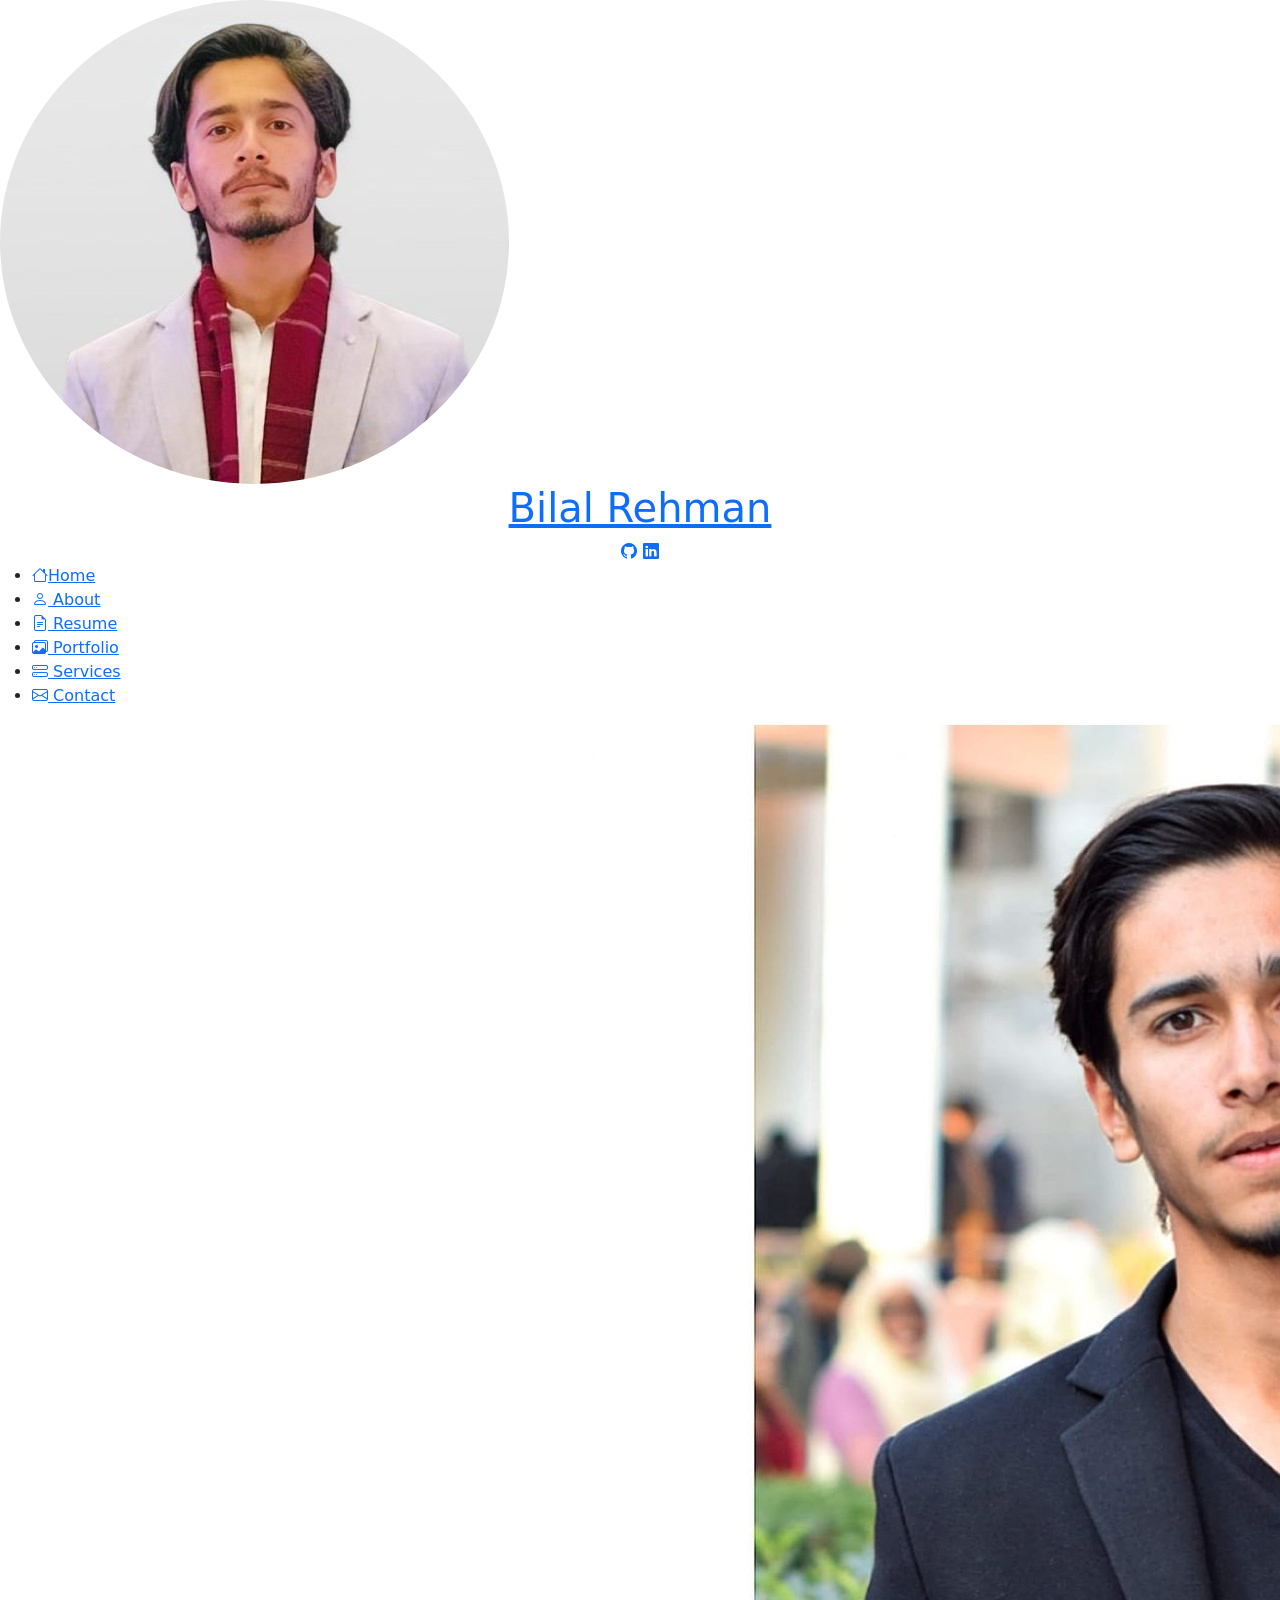
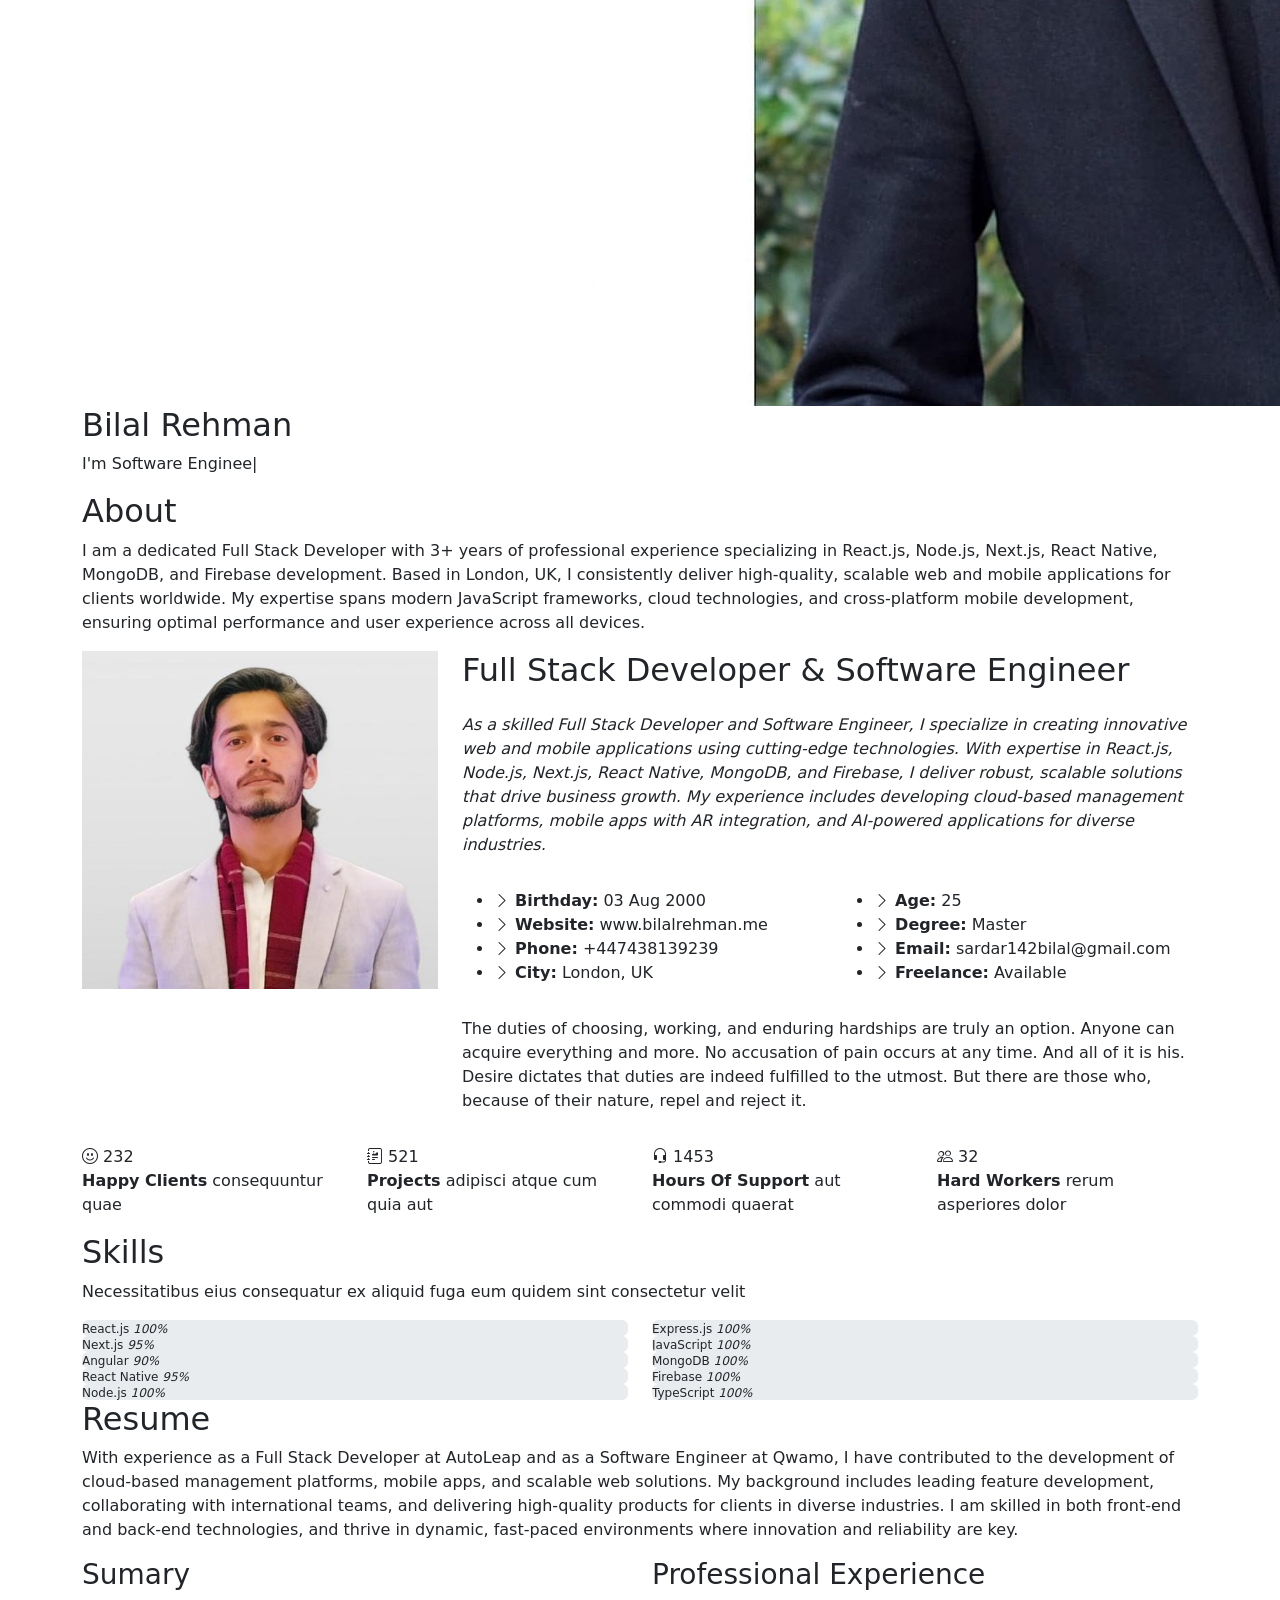
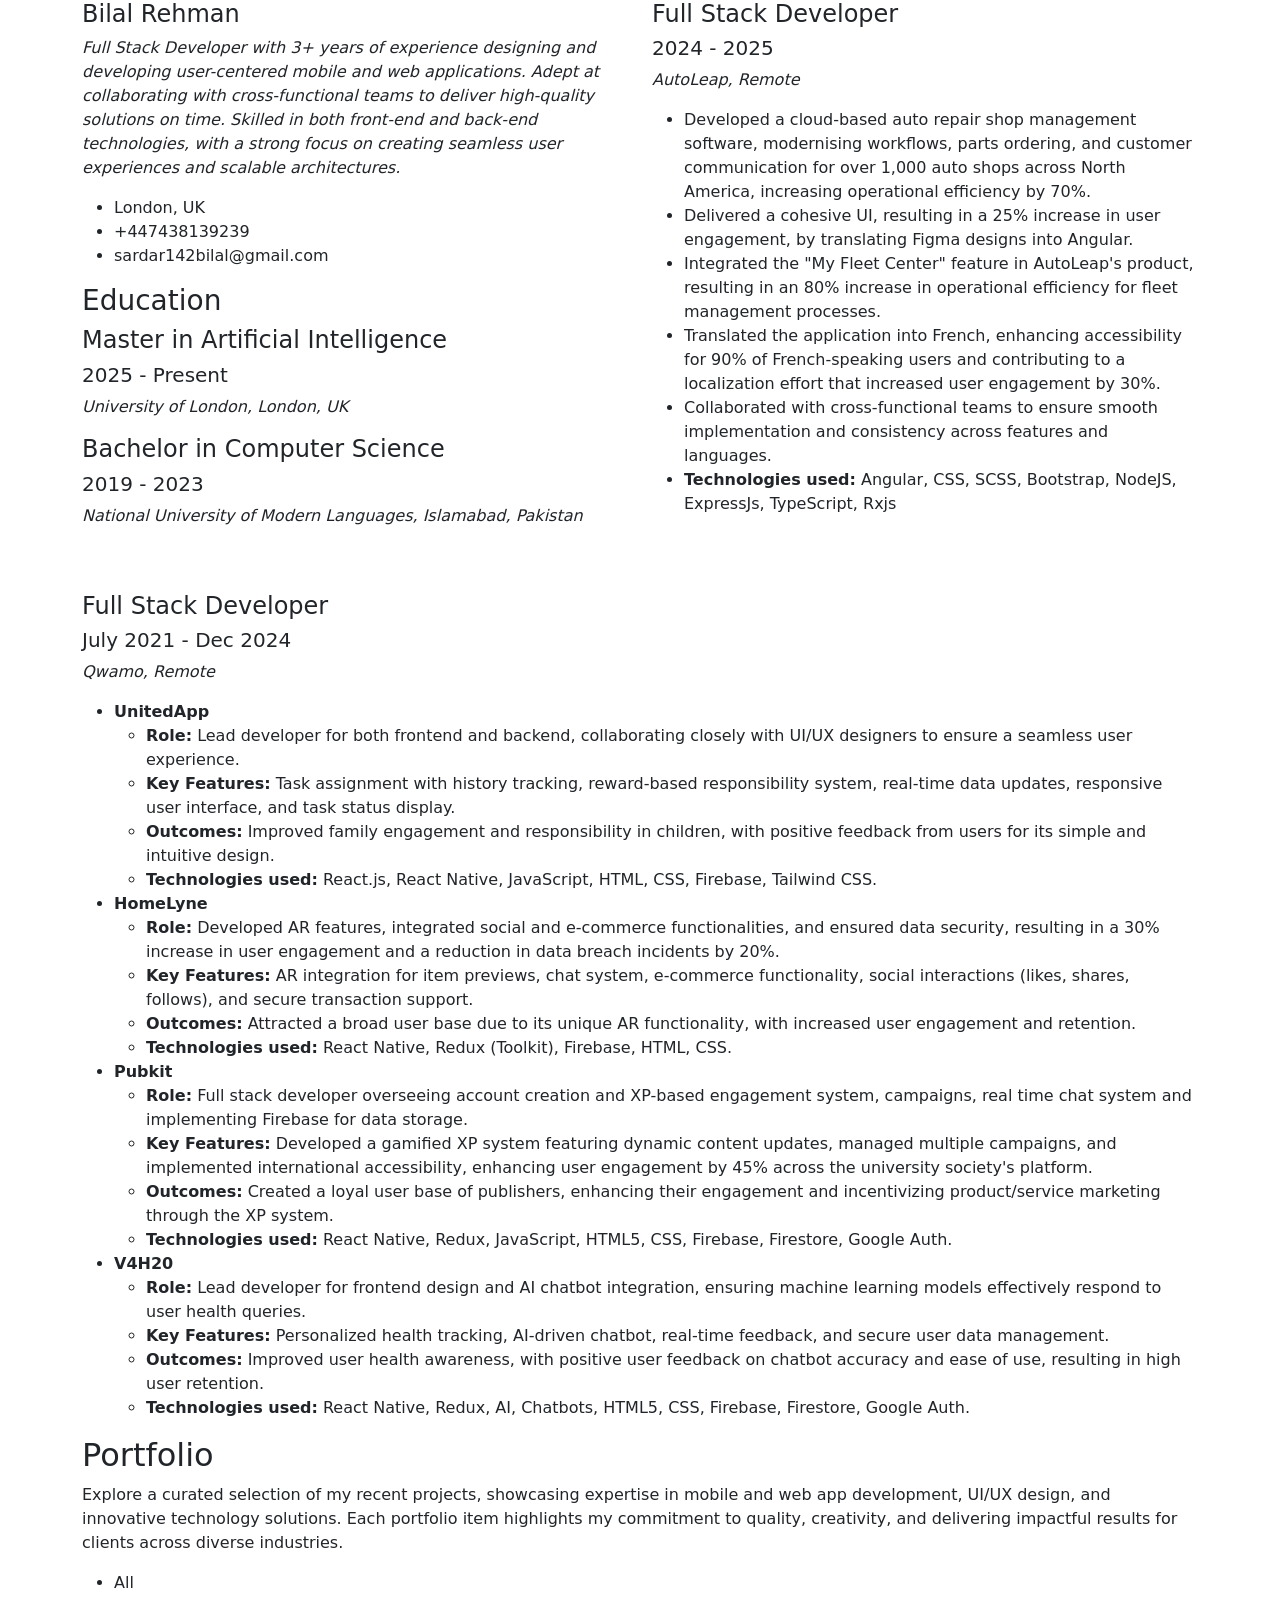
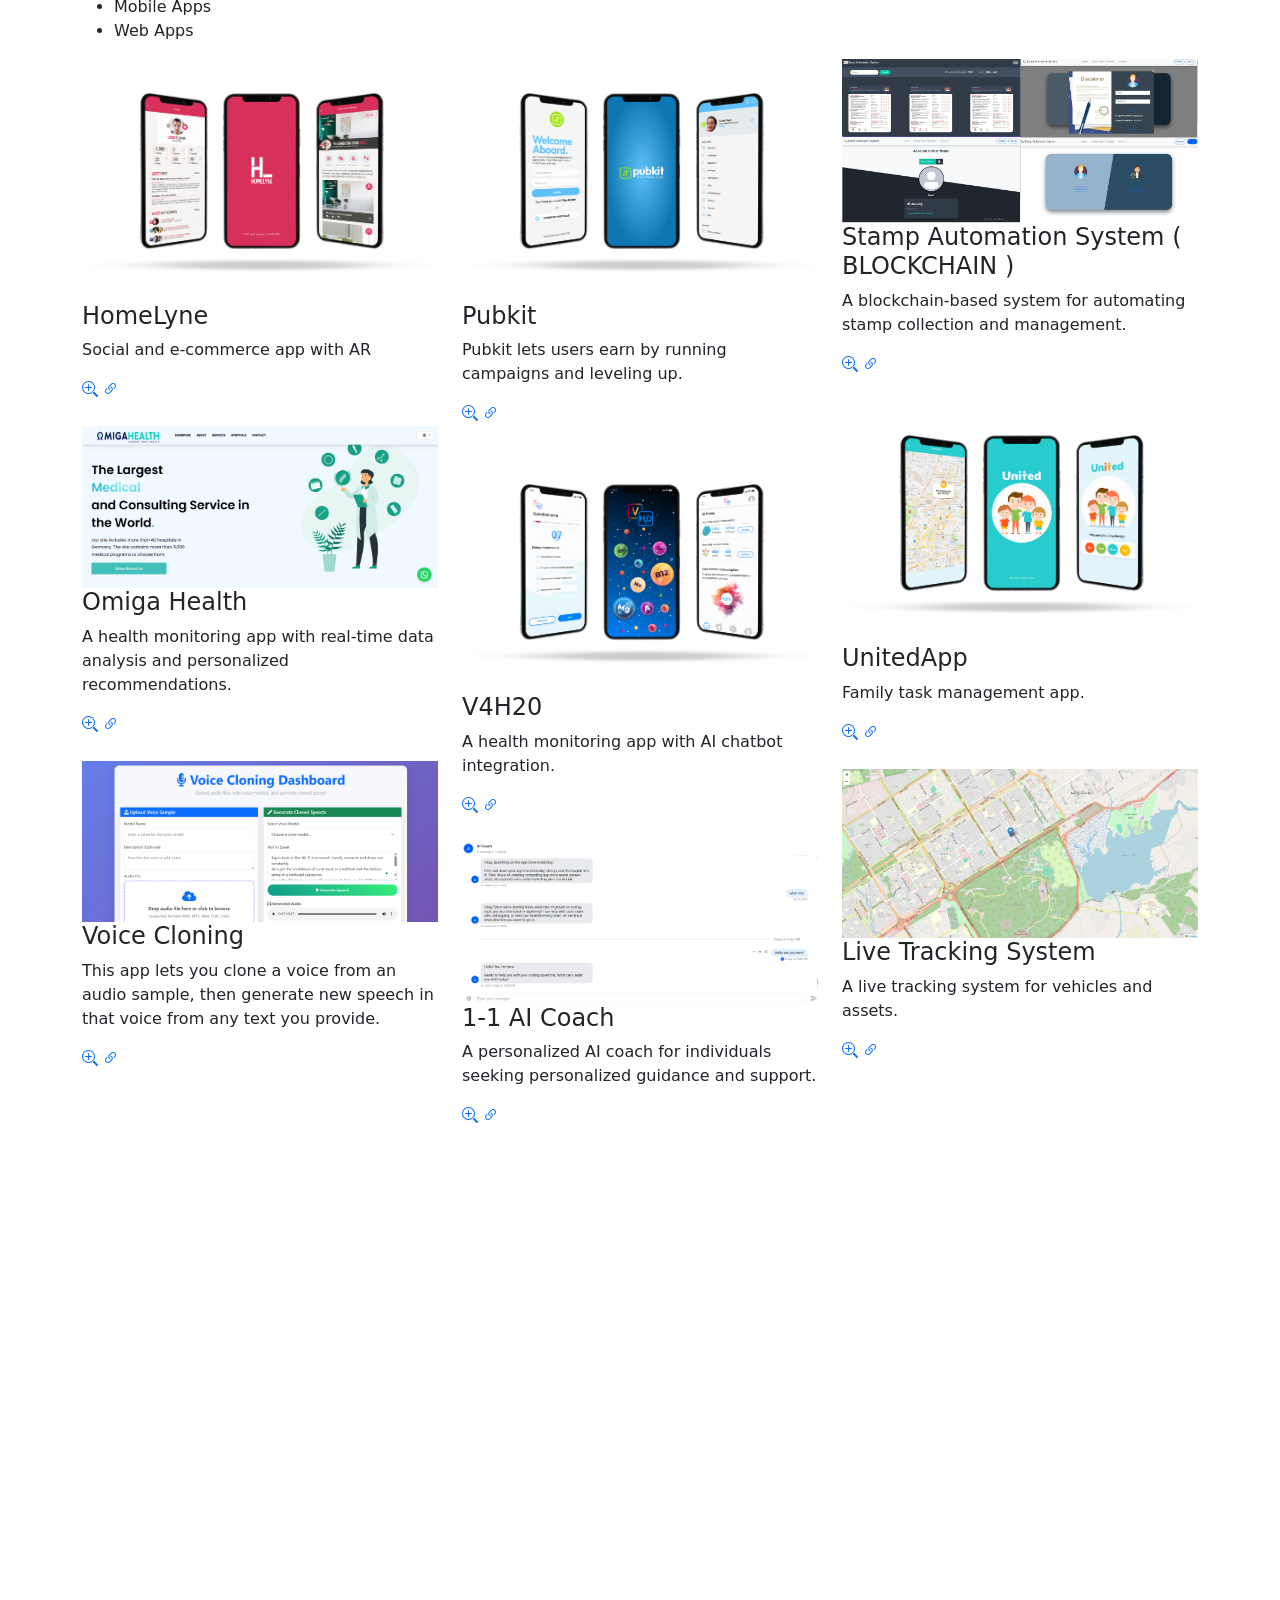
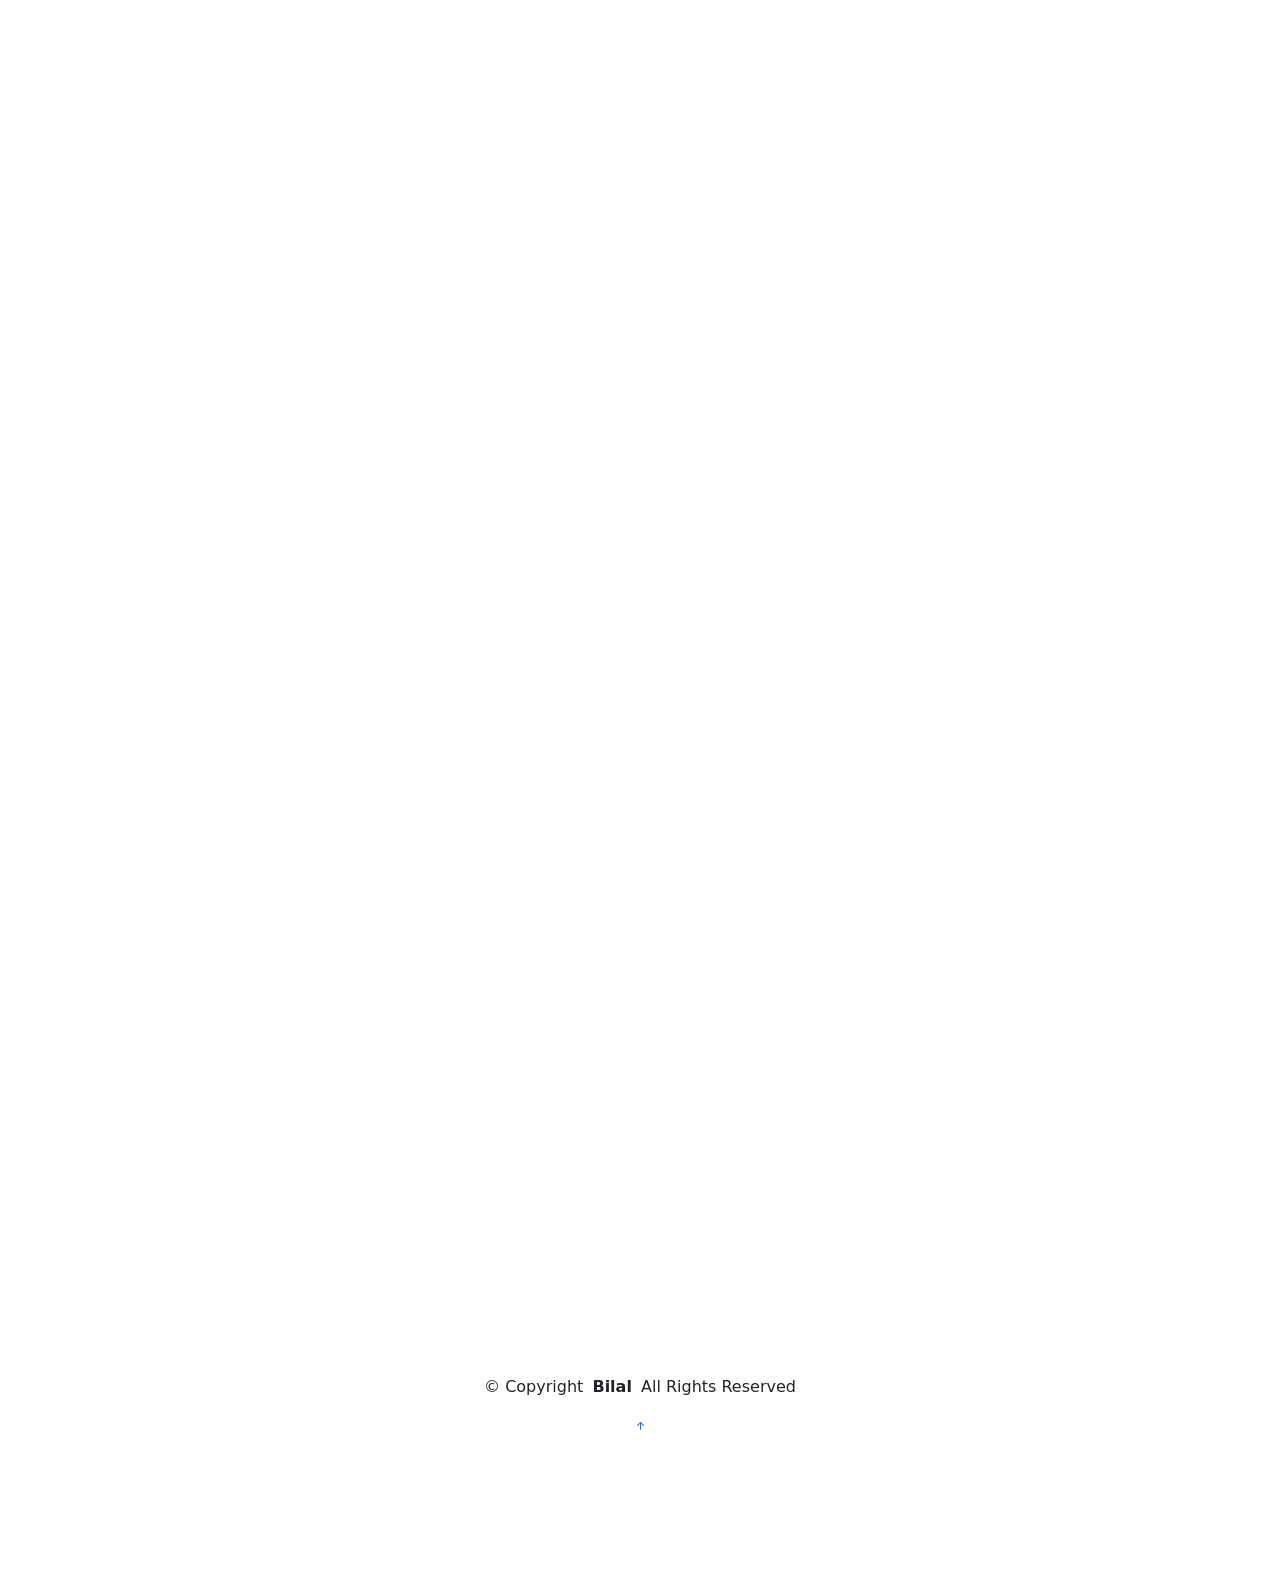
==== commit b2a9e040: "Enhance accessibility in index.html: added aria-label attributes to progress bars for improved scree" ====
--- a/index.html
+++ b/index.html
@@ -339,7 +339,8 @@
             <div class="progress">
               <span class="skill"><span>React.js</span> <i class="val">100%</i></span>
               <div class="progress-bar-wrap">
-                <div class="progress-bar" role="progressbar" aria-valuenow="100" aria-valuemin="0" aria-valuemax="100">
+                <div class="progress-bar" role="progressbar" aria-valuenow="100" aria-valuemin="0" aria-valuemax="100"
+                  aria-label="React.js skill level: 100%">
                 </div>
               </div>
             </div><!-- End Skills Item -->
@@ -347,7 +348,8 @@
             <div class="progress">
               <span class="skill"><span>Next.js</span> <i class="val">95%</i></span>
               <div class="progress-bar-wrap">
-                <div class="progress-bar" role="progressbar" aria-valuenow="95" aria-valuemin="0" aria-valuemax="100">
+                <div class="progress-bar" role="progressbar" aria-valuenow="95" aria-valuemin="0" aria-valuemax="100"
+                  aria-label="Next.js skill level: 95%">
                 </div>
               </div>
             </div><!-- End Skills Item -->
@@ -355,7 +357,8 @@
             <div class="progress">
               <span class="skill"><span>Angular</span> <i class="val">90%</i></span>
               <div class="progress-bar-wrap">
-                <div class="progress-bar" role="progressbar" aria-valuenow="90" aria-valuemin="0" aria-valuemax="100">
+                <div class="progress-bar" role="progressbar" aria-valuenow="90" aria-valuemin="0" aria-valuemax="100"
+                  aria-label="Angular skill level: 90%">
                 </div>
               </div>
             </div><!-- End Skills Item -->
@@ -363,7 +366,8 @@
             <div class="progress">
               <span class="skill"><span>React Native</span> <i class="val">95%</i></span>
               <div class="progress-bar-wrap">
-                <div class="progress-bar" role="progressbar" aria-valuenow="95" aria-valuemin="0" aria-valuemax="100">
+                <div class="progress-bar" role="progressbar" aria-valuenow="95" aria-valuemin="0" aria-valuemax="100"
+                  aria-label="React Native skill level: 95%">
                 </div>
               </div>
             </div><!-- End Skills Item -->
@@ -371,7 +375,8 @@
             <div class="progress">
               <span class="skill"><span>Node.js</span> <i class="val">100%</i></span>
               <div class="progress-bar-wrap">
-                <div class="progress-bar" role="progressbar" aria-valuenow="100" aria-valuemin="0" aria-valuemax="100">
+                <div class="progress-bar" role="progressbar" aria-valuenow="100" aria-valuemin="0" aria-valuemax="100"
+                  aria-label="Node.js skill level: 100%">
                 </div>
               </div>
             </div><!-- End Skills Item -->
@@ -385,7 +390,8 @@
             <div class="progress">
               <span class="skill"><span>Express.js</span> <i class="val">100%</i></span>
               <div class="progress-bar-wrap">
-                <div class="progress-bar" role="progressbar" aria-valuenow="100" aria-valuemin="0" aria-valuemax="100">
+                <div class="progress-bar" role="progressbar" aria-valuenow="100" aria-valuemin="0" aria-valuemax="100"
+                  aria-label="Express.js skill level: 100%">
                 </div>
               </div>
             </div><!-- End Skills Item -->
@@ -393,7 +399,8 @@
             <div class="progress">
               <span class="skill"><span>JavaScript</span> <i class="val">100%</i></span>
               <div class="progress-bar-wrap">
-                <div class="progress-bar" role="progressbar" aria-valuenow="100" aria-valuemin="0" aria-valuemax="100">
+                <div class="progress-bar" role="progressbar" aria-valuenow="100" aria-valuemin="0" aria-valuemax="100"
+                  aria-label="JavaScript skill level: 100%">
                 </div>
               </div>
             </div><!-- End Skills Item -->
@@ -402,7 +409,8 @@
             <div class="progress">
               <span class="skill"><span>MongoDB</span> <i class="val">100%</i></span>
               <div class="progress-bar-wrap">
-                <div class="progress-bar" role="progressbar" aria-valuenow="100" aria-valuemin="0" aria-valuemax="100">
+                <div class="progress-bar" role="progressbar" aria-valuenow="100" aria-valuemin="0" aria-valuemax="100"
+                  aria-label="MongoDB skill level: 100%">
                 </div>
               </div>
             </div><!-- End Skills Item -->
@@ -410,7 +418,8 @@
             <div class="progress">
               <span class="skill"><span>Firebase</span> <i class="val">100%</i></span>
               <div class="progress-bar-wrap">
-                <div class="progress-bar" role="progressbar" aria-valuenow="100" aria-valuemin="0" aria-valuemax="100">
+                <div class="progress-bar" role="progressbar" aria-valuenow="100" aria-valuemin="0" aria-valuemax="100"
+                  aria-label="Firebase skill level: 100%">
                 </div>
               </div>
             </div><!-- End Skills Item -->
@@ -418,7 +427,8 @@
             <div class="progress">
               <span class="skill"><span>TypeScript</span> <i class="val">100%</i></span>
               <div class="progress-bar-wrap">
-                <div class="progress-bar" role="progressbar" aria-valuenow="100" aria-valuemin="0" aria-valuemax="100">
+                <div class="progress-bar" role="progressbar" aria-valuenow="100" aria-valuemin="0" aria-valuemax="100"
+                  aria-label="TypeScript skill level: 100%">
                 </div>
               </div>
             </div><!-- End Skills Item -->
@@ -604,7 +614,7 @@
 
             <div class="col-lg-4 col-md-6 portfolio-item isotope-item filter-app">
               <div class="portfolio-content h-100">
-                <img src="assets/img/portfolio/app-1.png" class="img-fluid" alt="">
+                <img src="assets/img/portfolio/app-1.png" class="img-fluid" alt="" loading="lazy">
                 <div class="portfolio-info">
                   <h4>HomeLyne</h4>
                   <p>Social and e-commerce app with AR</p>
@@ -620,7 +630,7 @@
 
             <div class="col-lg-4 col-md-6 portfolio-item isotope-item filter-app">
               <div class="portfolio-content h-100">
-                <img src="assets/img/portfolio/pubkit-main.png" class="img-fluid" alt="">
+                <img src="assets/img/portfolio/pubkit-main.png" class="img-fluid" alt="" loading="lazy">
                 <div class="portfolio-info">
                   <h4>Pubkit</h4>
                   <p>Pubkit lets users earn by running campaigns and leveling up.</p>
@@ -634,7 +644,7 @@
 
             <div class="col-lg-4 col-md-6 portfolio-item isotope-item filter-product">
               <div class="portfolio-content h-100">
-                <img src="assets/img/portfolio/BChain.jpg" class="img-fluid" alt="">
+                <img src="assets/img/portfolio/BChain.jpg" class="img-fluid" alt="" loading="lazy">
                 <div class="portfolio-info">
                   <h4>Stamp Automation System
                     ( BLOCKCHAIN )</h4>
@@ -648,7 +658,7 @@
             </div><!-- End Portfolio Item -->
             <div class="col-lg-4 col-md-6 portfolio-item isotope-item filter-app">
               <div class="portfolio-content h-100">
-                <img src="assets/img/portfolio/united-1.png" class="img-fluid" alt="">
+                <img src="assets/img/portfolio/united-1.png" class="img-fluid" alt="" loading="lazy">
                 <div class="portfolio-info">
                   <h4>UnitedApp</h4>
                   <p>Family task management app.</p>
@@ -661,7 +671,7 @@
             </div><!-- End Portfolio Item -->
             <div class="col-lg-4 col-md-6 portfolio-item isotope-item filter-product">
               <div class="portfolio-content h-100">
-                <img src="assets/img/portfolio/omigahealth-1.png" class="img-fluid" alt="">
+                <img src="assets/img/portfolio/omigahealth-1.png" class="img-fluid" alt="" loading="lazy">
                 <div class="portfolio-info">
                   <h4>Omiga Health</h4>
                   <p>A health monitoring app with real-time data analysis and personalized recommendations.</p>
@@ -675,7 +685,7 @@
             </div><!-- End Portfolio Item -->
             <div class="col-lg-4 col-md-6 portfolio-item isotope-item filter-app">
               <div class="portfolio-content h-100">
-                <img src="assets/img/portfolio/v4h2o-main.png" class="img-fluid" alt="">
+                <img src="assets/img/portfolio/v4h2o-main.png" class="img-fluid" alt="" loading="lazy">
                 <div class="portfolio-info">
                   <h4>V4H20</h4>
                   <p>A health monitoring app with AI chatbot integration.</p>
@@ -688,7 +698,7 @@
             </div><!-- End Portfolio Item -->
             <div class="col-lg-4 col-md-6 portfolio-item isotope-item filter-app">
               <div class="portfolio-content h-100">
-                <img src="assets/img/portfolio/voice-cloning-1.png" class="img-fluid" alt="">
+                <img src="assets/img/portfolio/voice-cloning-1.png" class="img-fluid" alt="" loading="lazy">
                 <div class="portfolio-info">
                   <h4>Voice Cloning</h4>
                   <p>This app lets you clone a voice from an audio sample, then generate new speech in that voice from
@@ -703,7 +713,7 @@
             </div><!-- End Portfolio Item -->
             <div class="col-lg-4 col-md-6 portfolio-item isotope-item filter-product">
               <div class="portfolio-content h-100">
-                <img src="assets/img/portfolio/LiveTrackingDevice.png" class="img-fluid" alt="">
+                <img src="assets/img/portfolio/LiveTrackingDevice.png" class="img-fluid" alt="" loading="lazy">
                 <div class="portfolio-info">
                   <h4>Live Tracking System</h4>
                   <p>A live tracking system for vehicles and assets.</p>
@@ -718,7 +728,7 @@
 
             <div class="col-lg-4 col-md-6 portfolio-item isotope-item filter-branding">
               <div class="portfolio-content h-100">
-                <img src="assets/img/portfolio/1-2-1-AI-Coach.png" class="img-fluid" alt="">
+                <img src="assets/img/portfolio/1-2-1-AI-Coach.png" class="img-fluid" alt="" loading="lazy">
                 <div class="portfolio-info">
                   <h4>1-1 AI Coach</h4>
                   <p>A personalized AI coach for individuals seeking personalized guidance and support.</p>
@@ -999,7 +1009,8 @@
               <iframe
                 src="https://www.google.com/maps/embed?pb=!1m18!1m12!1m3!1d2482.282964479836!2d0.0702783157599646!3d51.55841127964613!2m3!1f0!2f0!3f0!3m2!1i1024!2i768!4f13.1!3m3!1m2!1s0x47d8a6e2e2e2e2e3%3A0x2e2e2e2e2e2e2e2e!2sIlford%2C%20London%2C%20UK!5e0!3m2!1sen!2suk!4v1717690000000!5m2!1sen!2suk"
                 frameborder="0" style="border:0; width: 100%; height: 270px;" allowfullscreen="" loading="lazy"
-                referrerpolicy="no-referrer-when-downgrade"></iframe>
+                referrerpolicy="no-referrer-when-downgrade"
+                title="Google Maps showing Bilal Rehman's location in London, UK"></iframe>
             </div>
           </div>
 
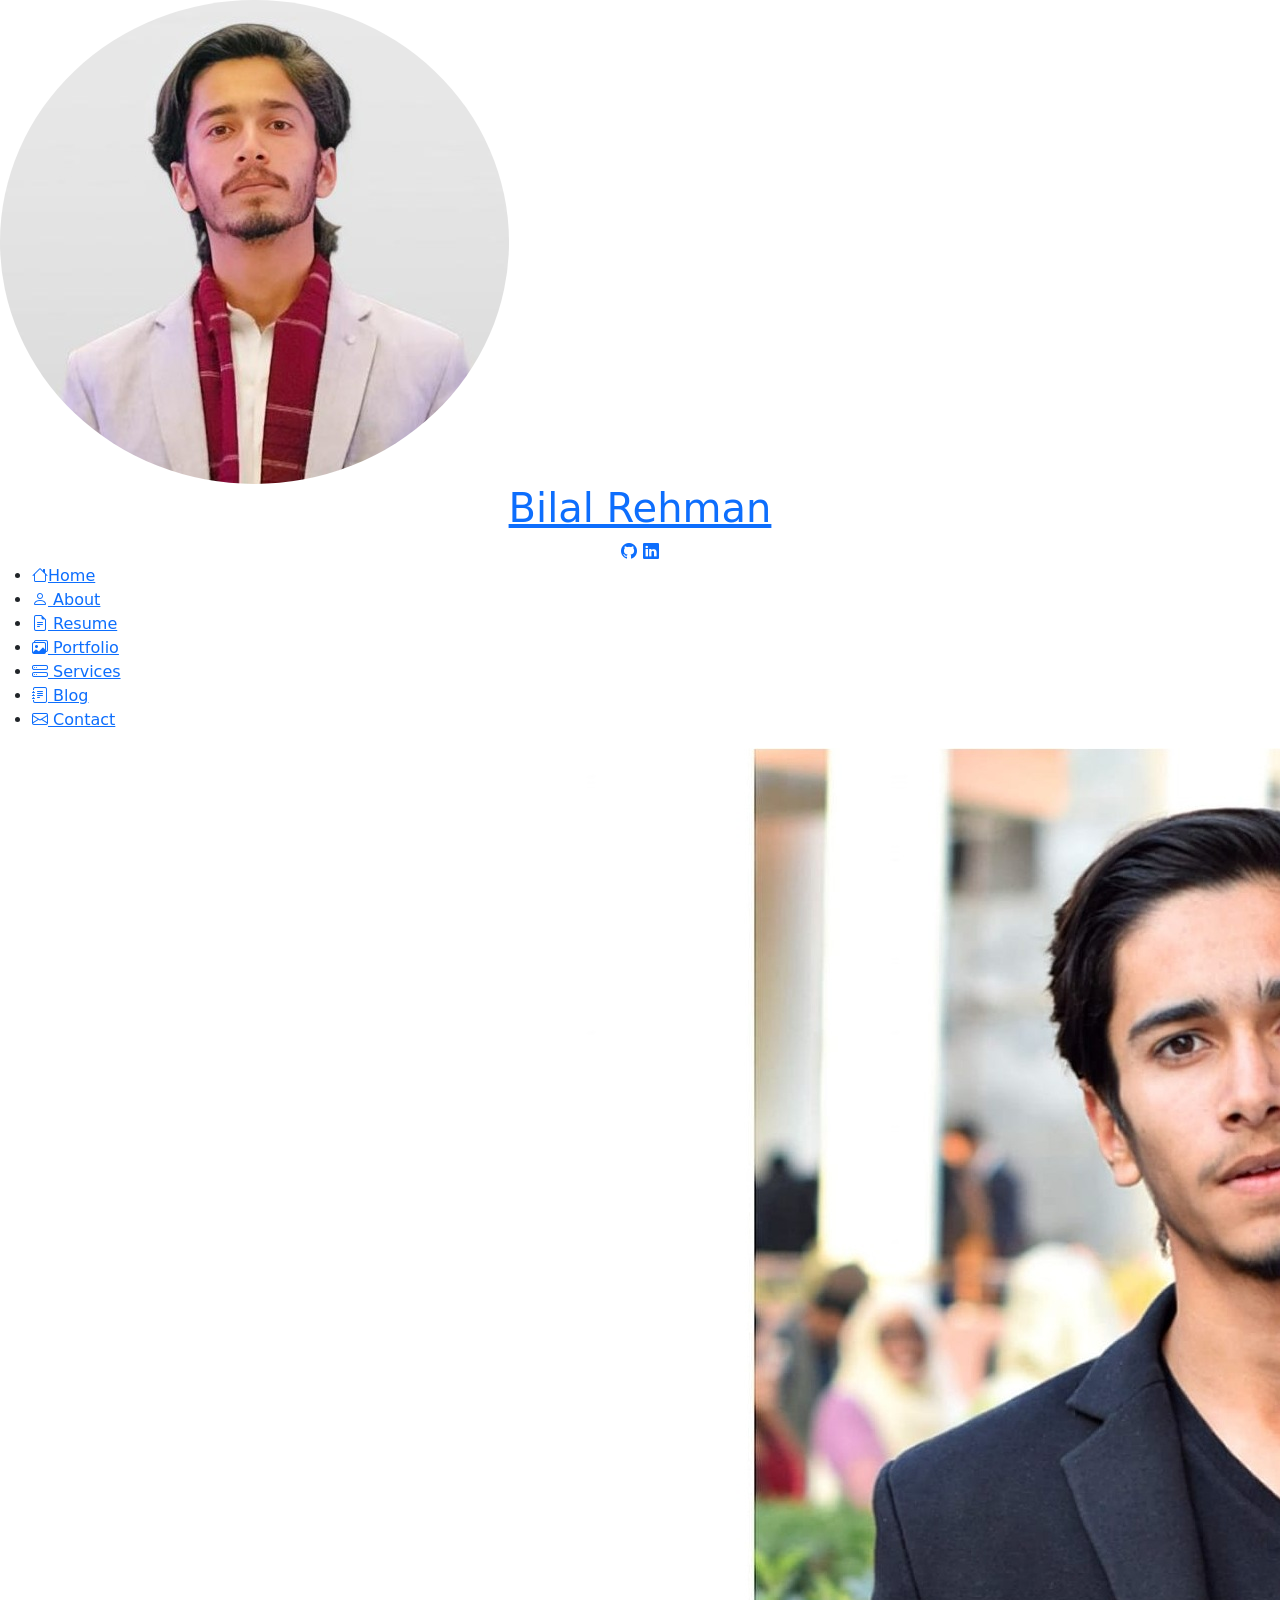
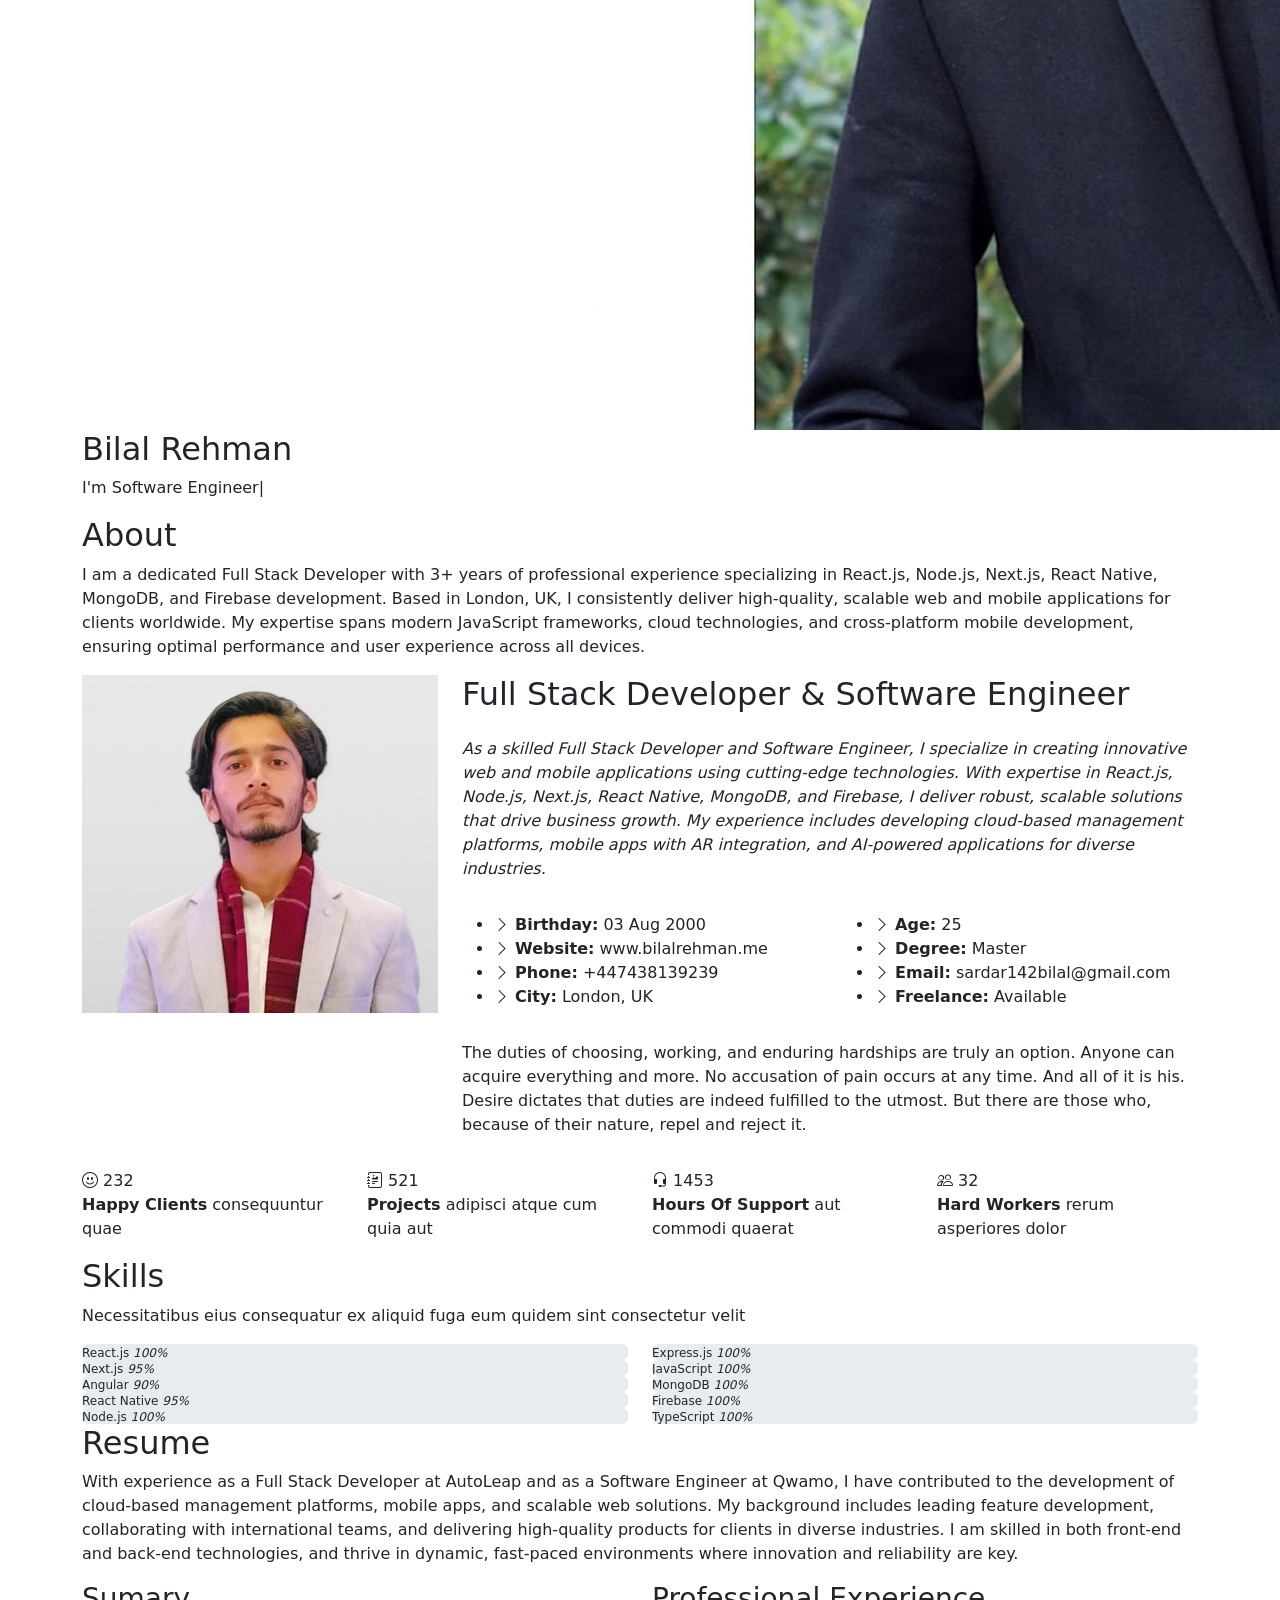
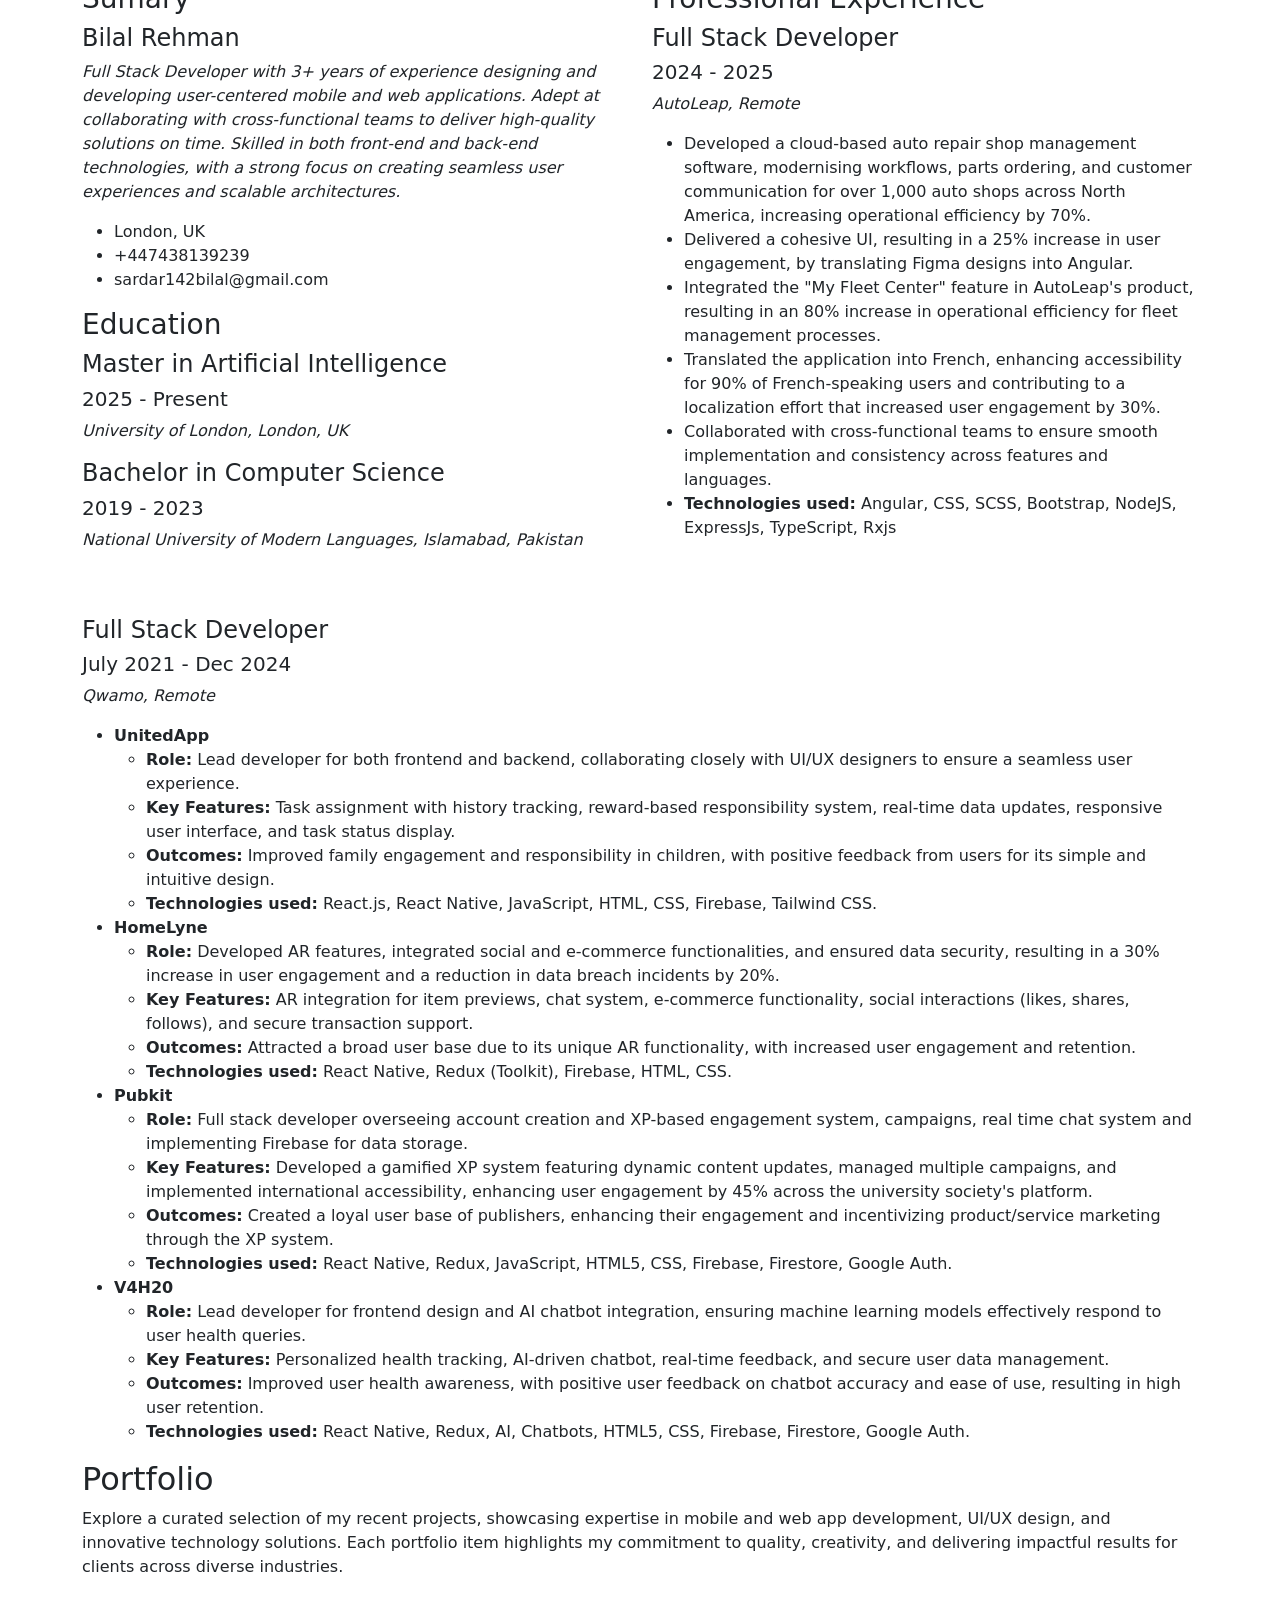
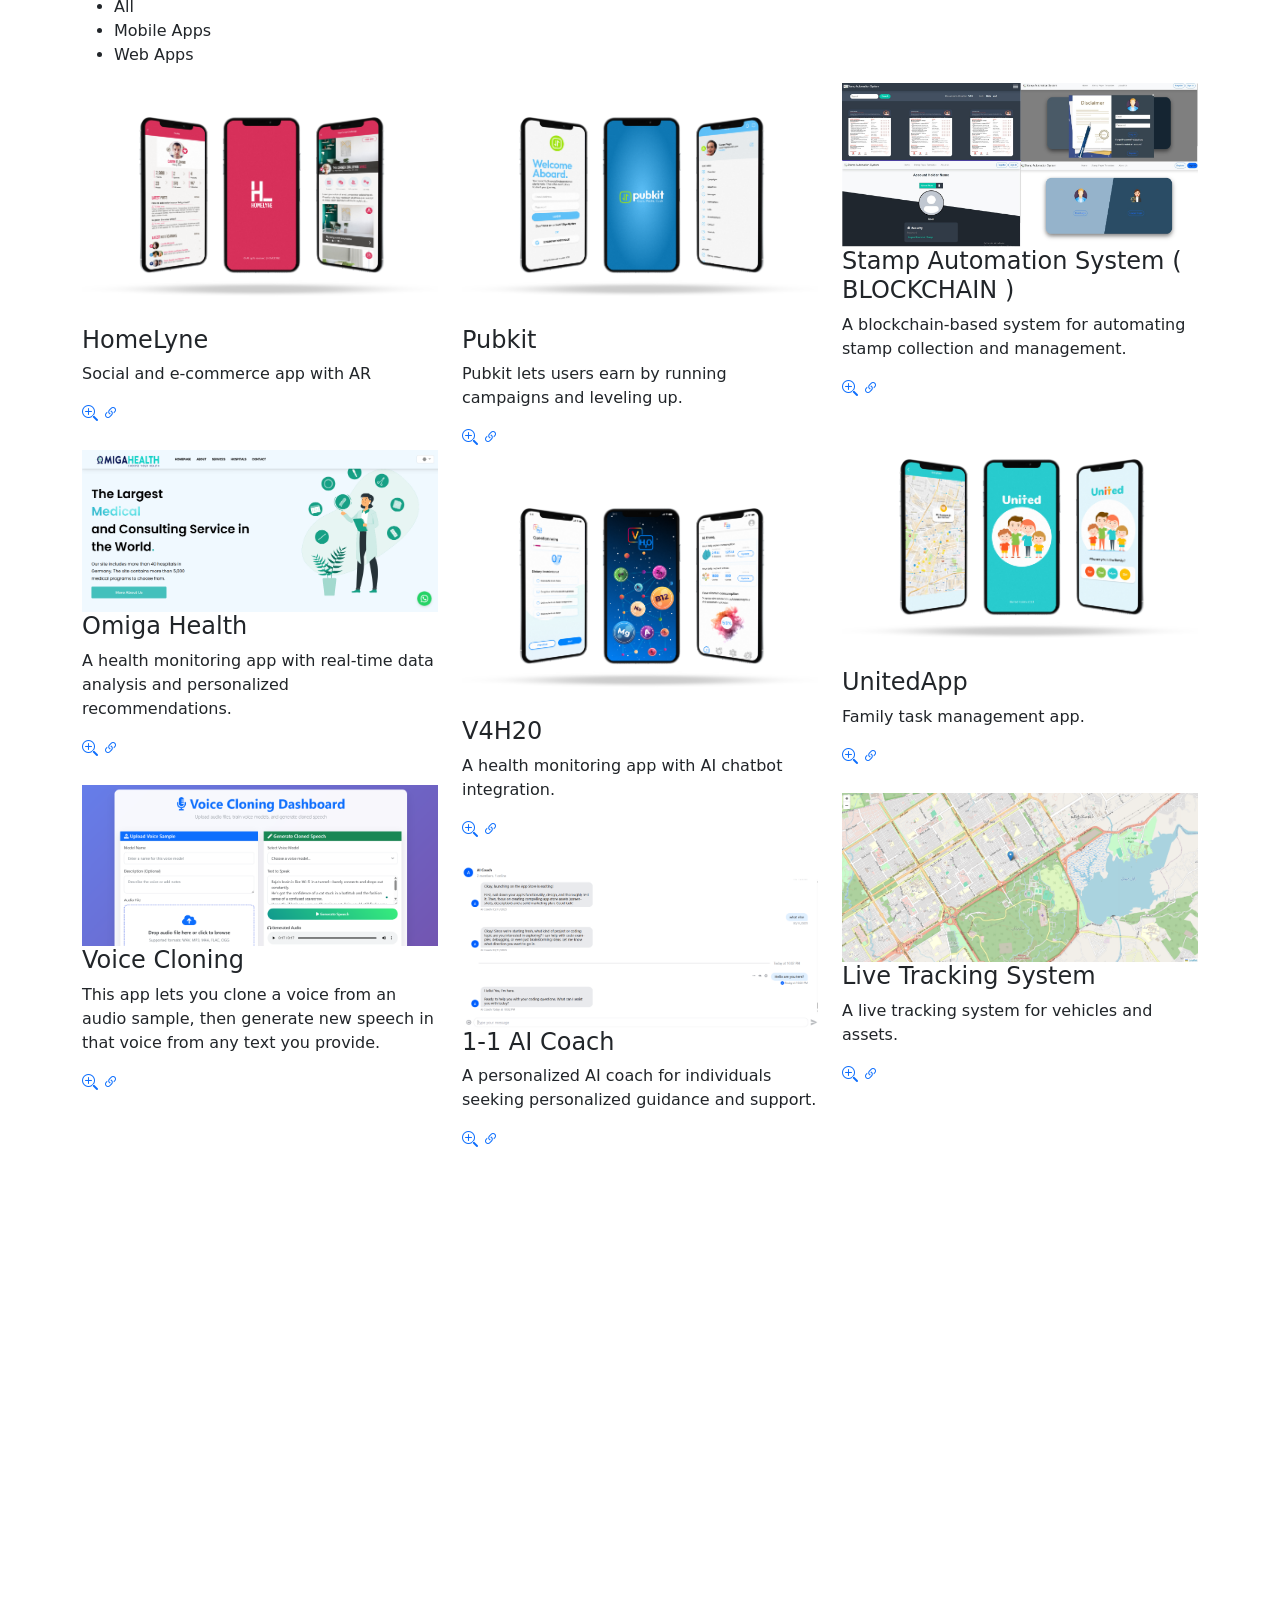
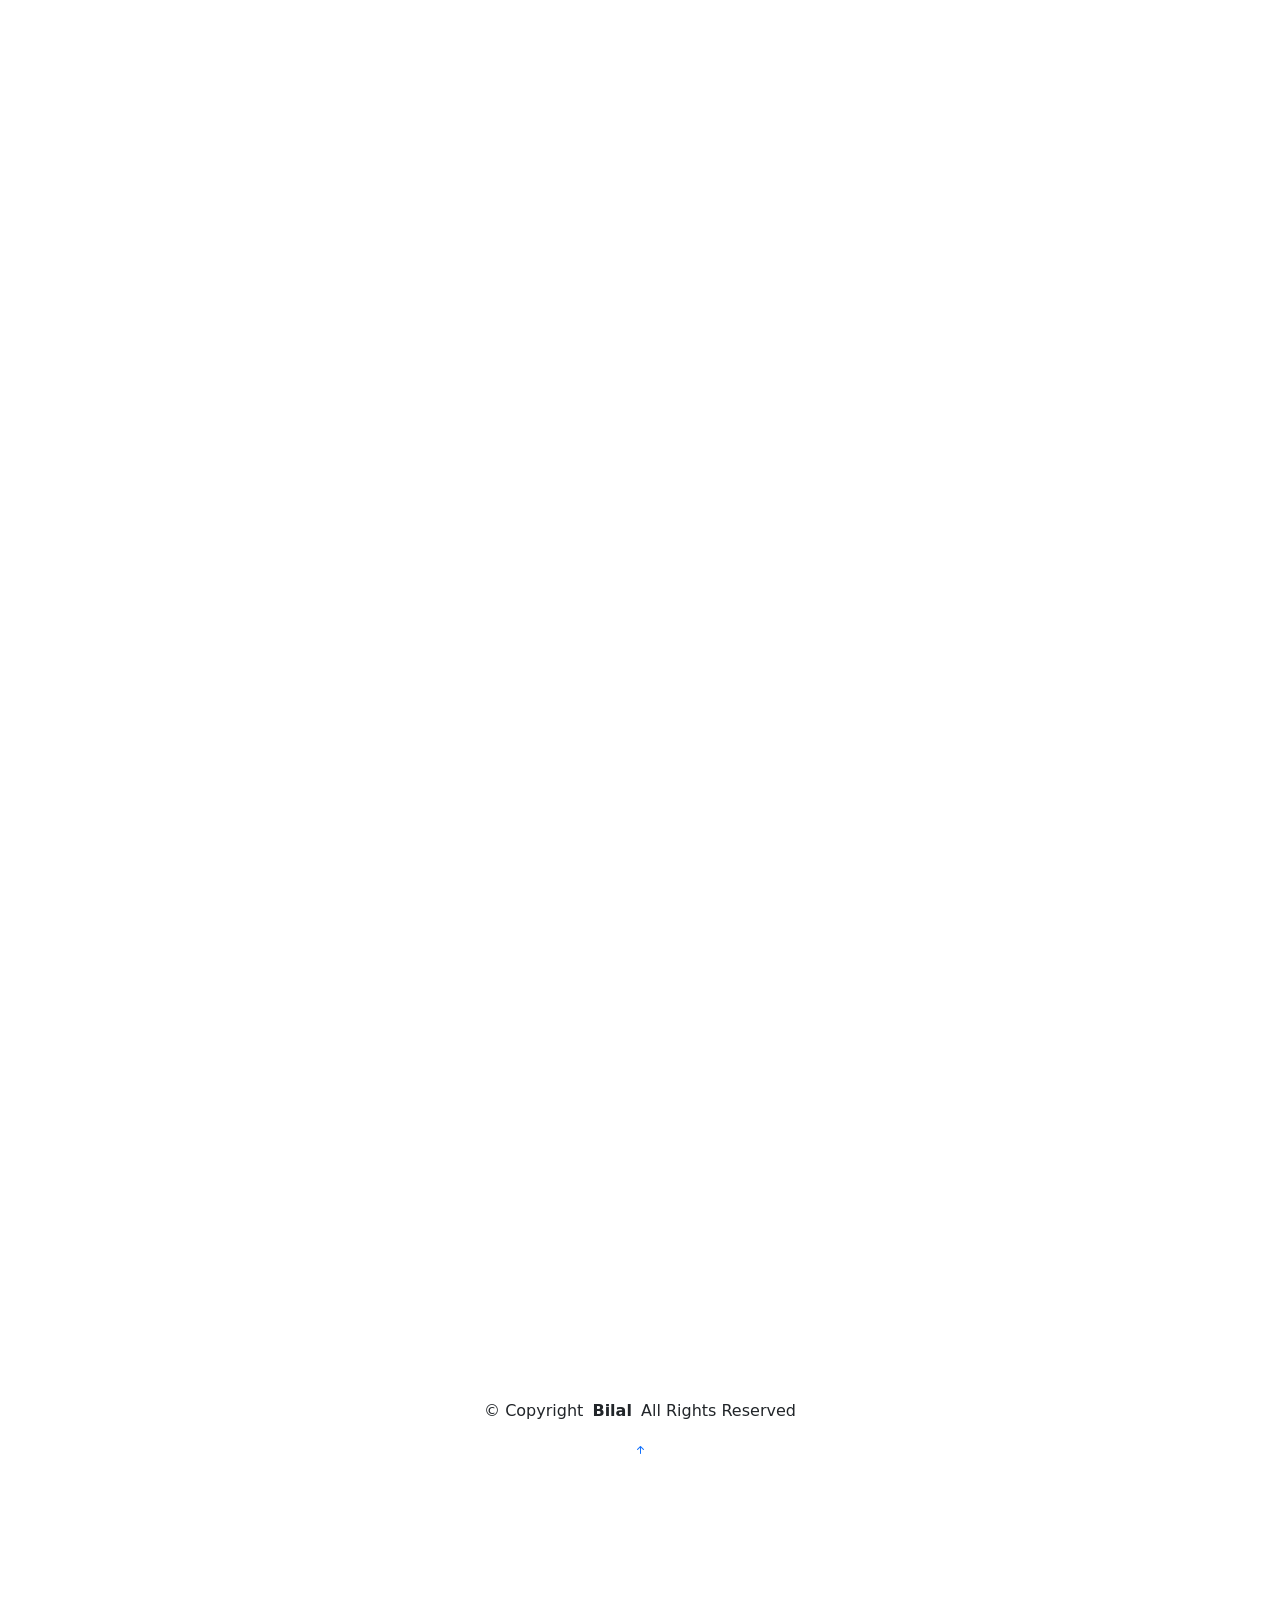
==== commit e2034dd2: "Update navigation in index.html to include a Blog link and remove the commented-out dropdown menu. A" ====
--- a/index.html
+++ b/index.html
@@ -169,25 +169,7 @@
         <li><a href="#resume"><i class="bi bi-file-earmark-text navicon"></i> Resume</a></li>
         <li><a href="#portfolio"><i class="bi bi-images navicon"></i> Portfolio</a></li>
         <li><a href="#services"><i class="bi bi-hdd-stack navicon"></i> Services</a></li>
-        <!-- <li class="dropdown"><a href="#"><i class="bi bi-menu-button navicon"></i> <span>Dropdown</span> <i
-              class="bi bi-chevron-down toggle-dropdown"></i></a>
-          <ul>
-            <li><a href="#">Dropdown 1</a></li>
-            <li class="dropdown"><a href="#"><span>Deep Dropdown</span> <i
-                  class="bi bi-chevron-down toggle-dropdown"></i></a>
-              <ul>
-                <li><a href="#">Deep Dropdown 1</a></li>
-                <li><a href="#">Deep Dropdown 2</a></li>
-                <li><a href="#">Deep Dropdown 3</a></li>
-                <li><a href="#">Deep Dropdown 4</a></li>
-                <li><a href="#">Deep Dropdown 5</a></li>
-              </ul>
-            </li>
-            <li><a href="#">Dropdown 2</a></li>
-            <li><a href="#">Dropdown 3</a></li>
-            <li><a href="#">Dropdown 4</a></li>
-          </ul>
-        </li> -->
+        <li><a href="blog/index.html"><i class="bi bi-journal-text navicon"></i> Blog</a></li>
         <li><a href="#contact"><i class="bi bi-envelope navicon"></i> Contact</a></li>
       </ul>
     </nav>
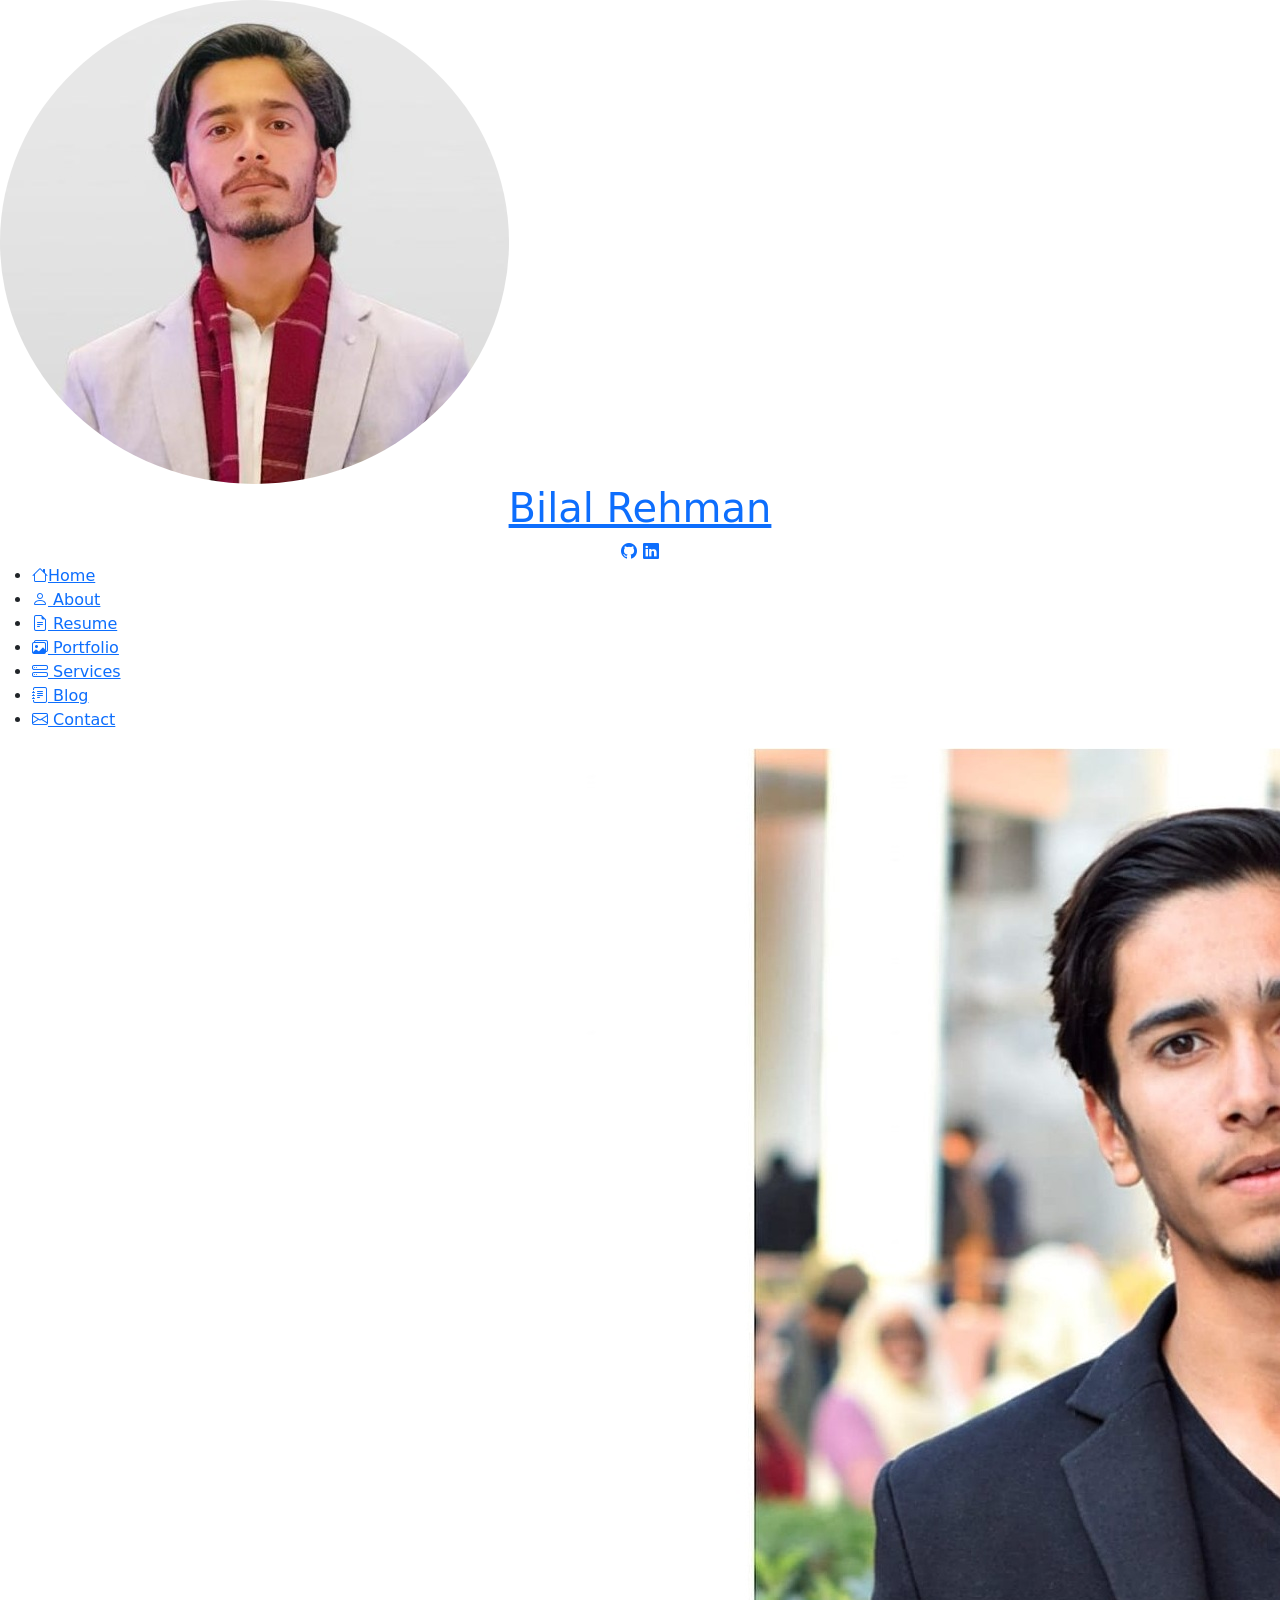
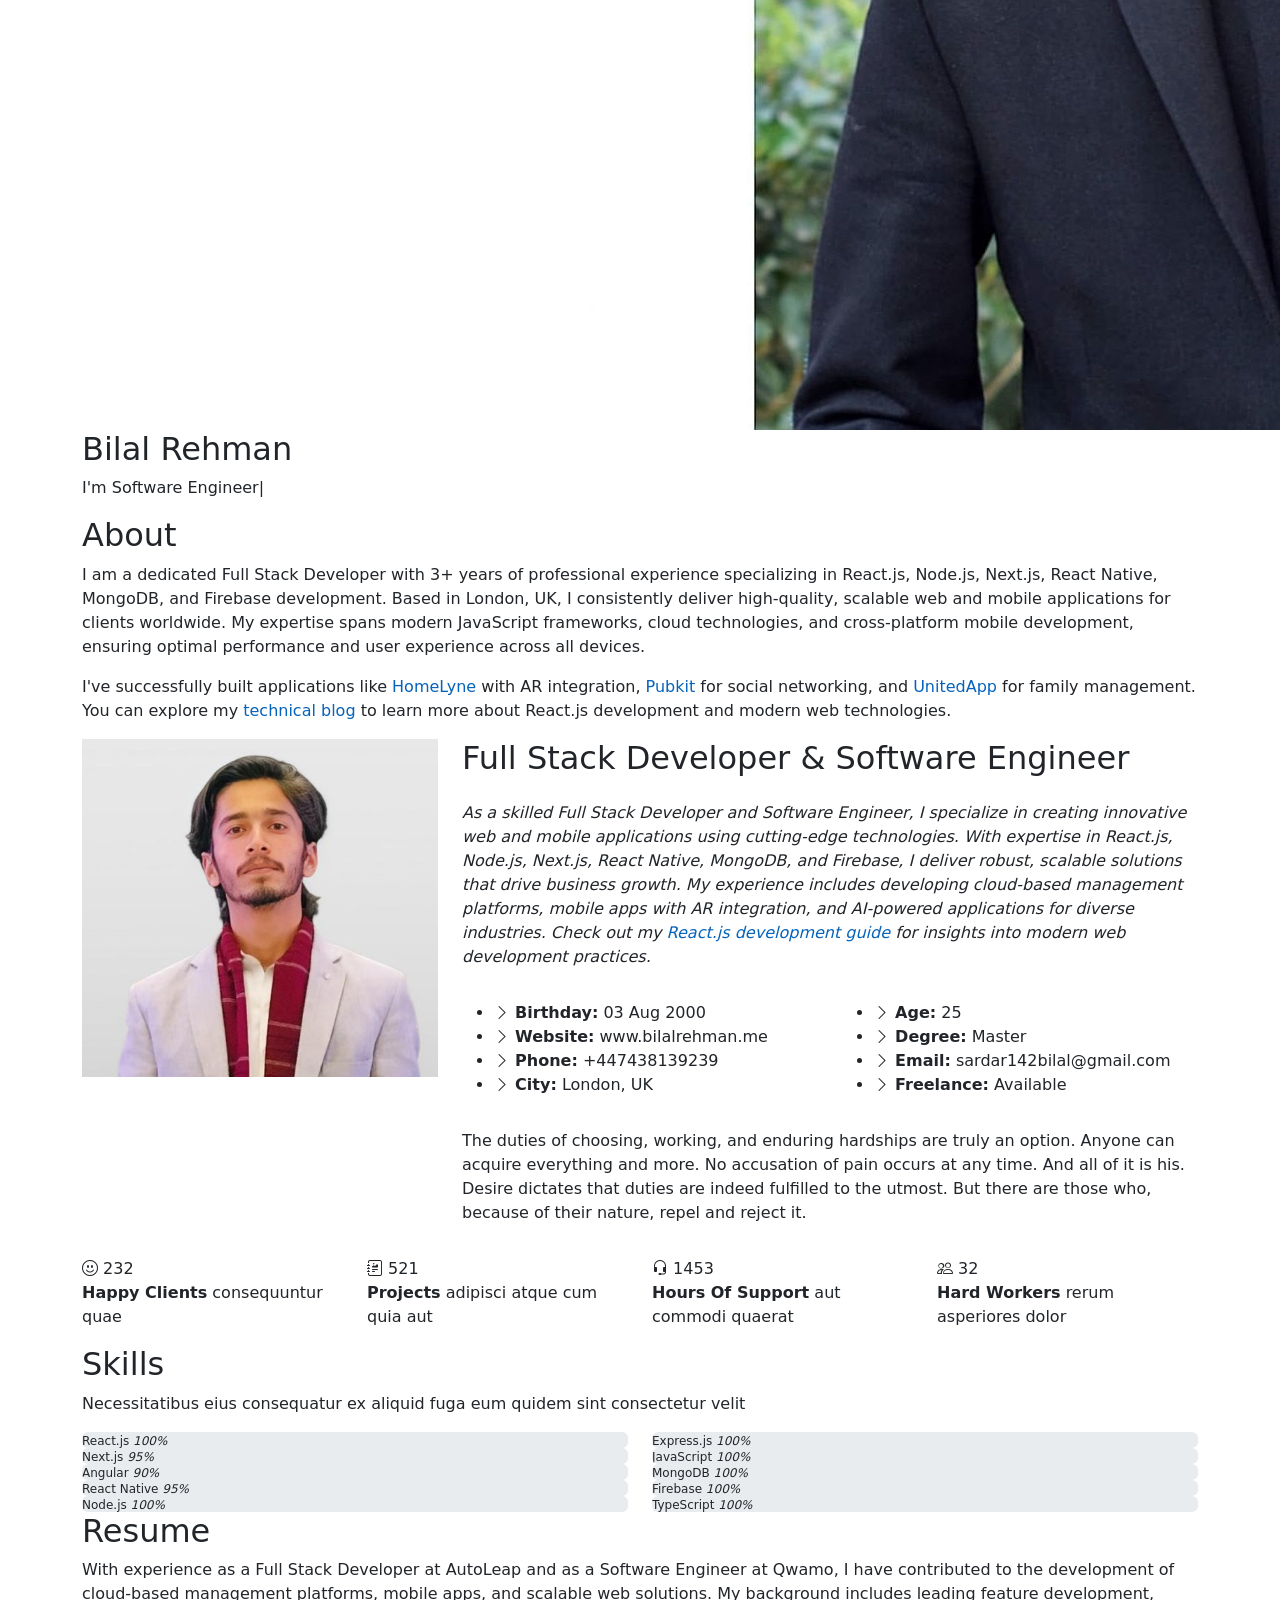
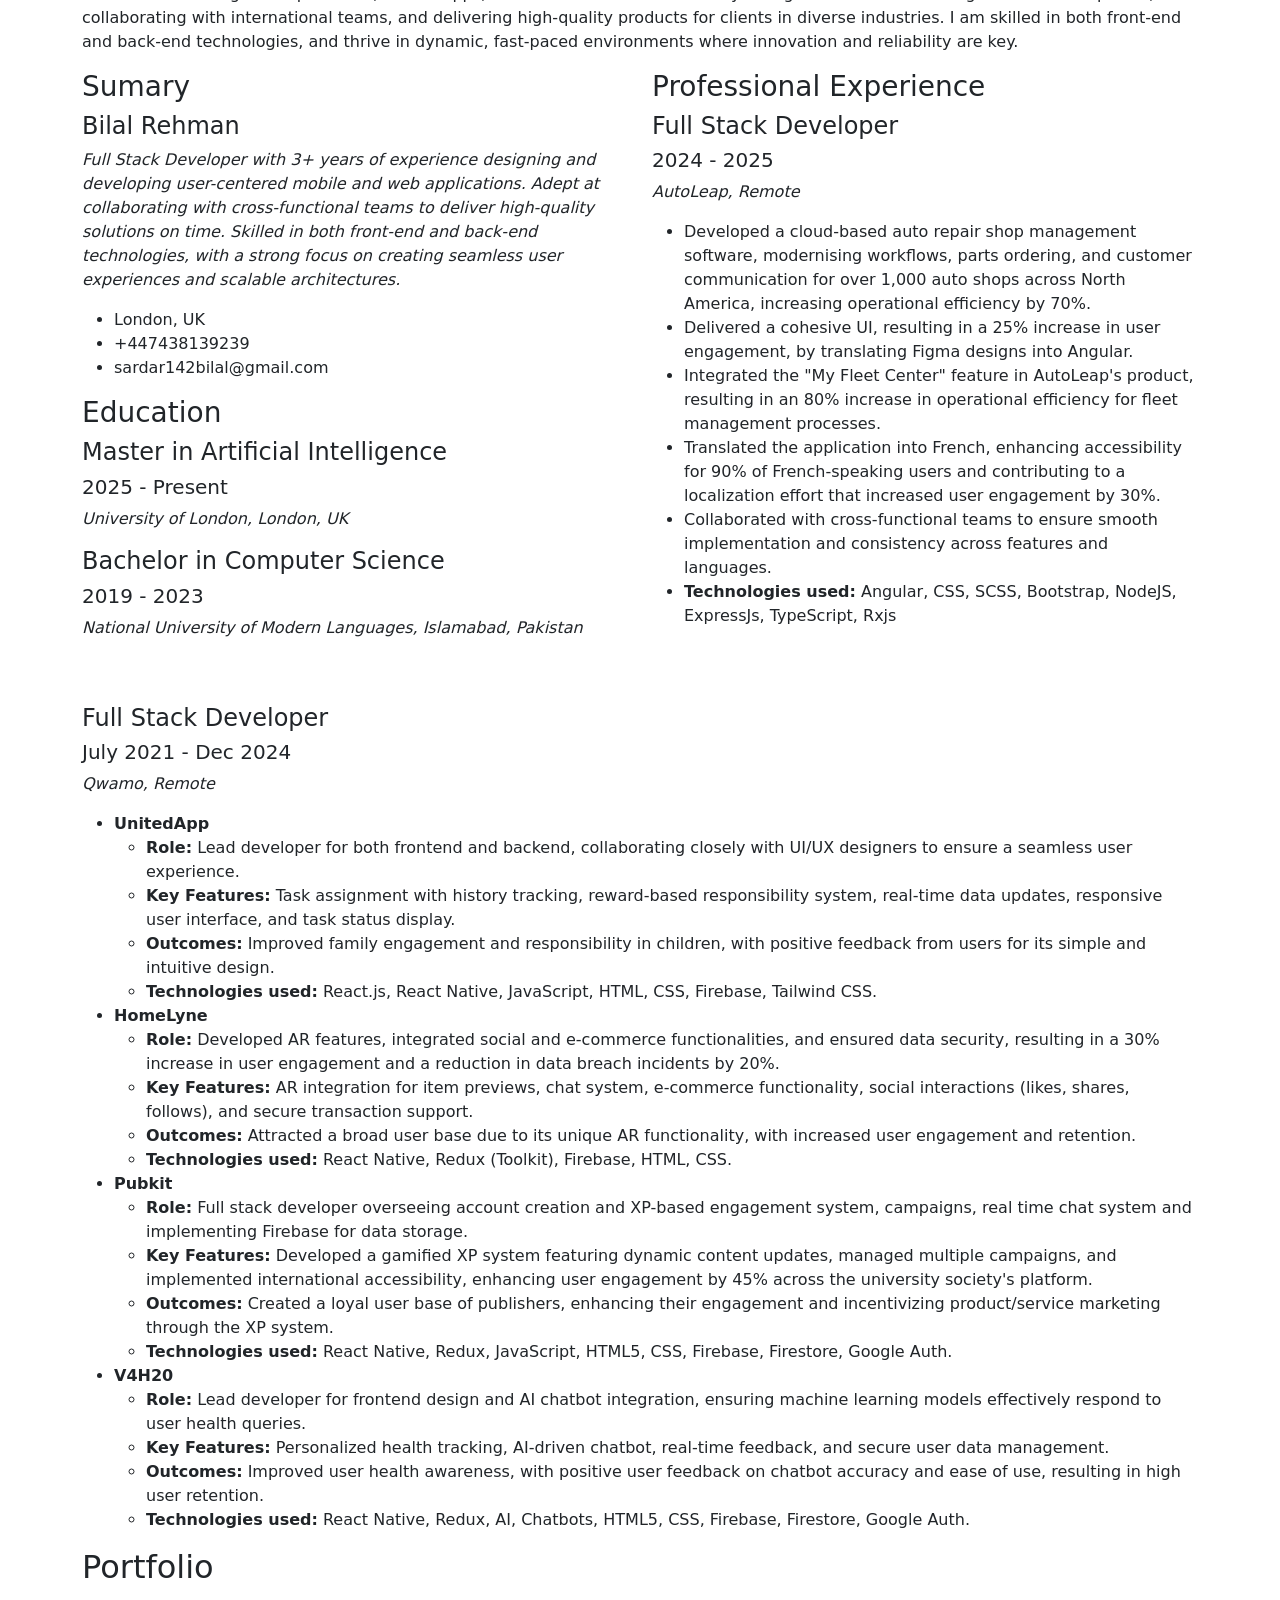
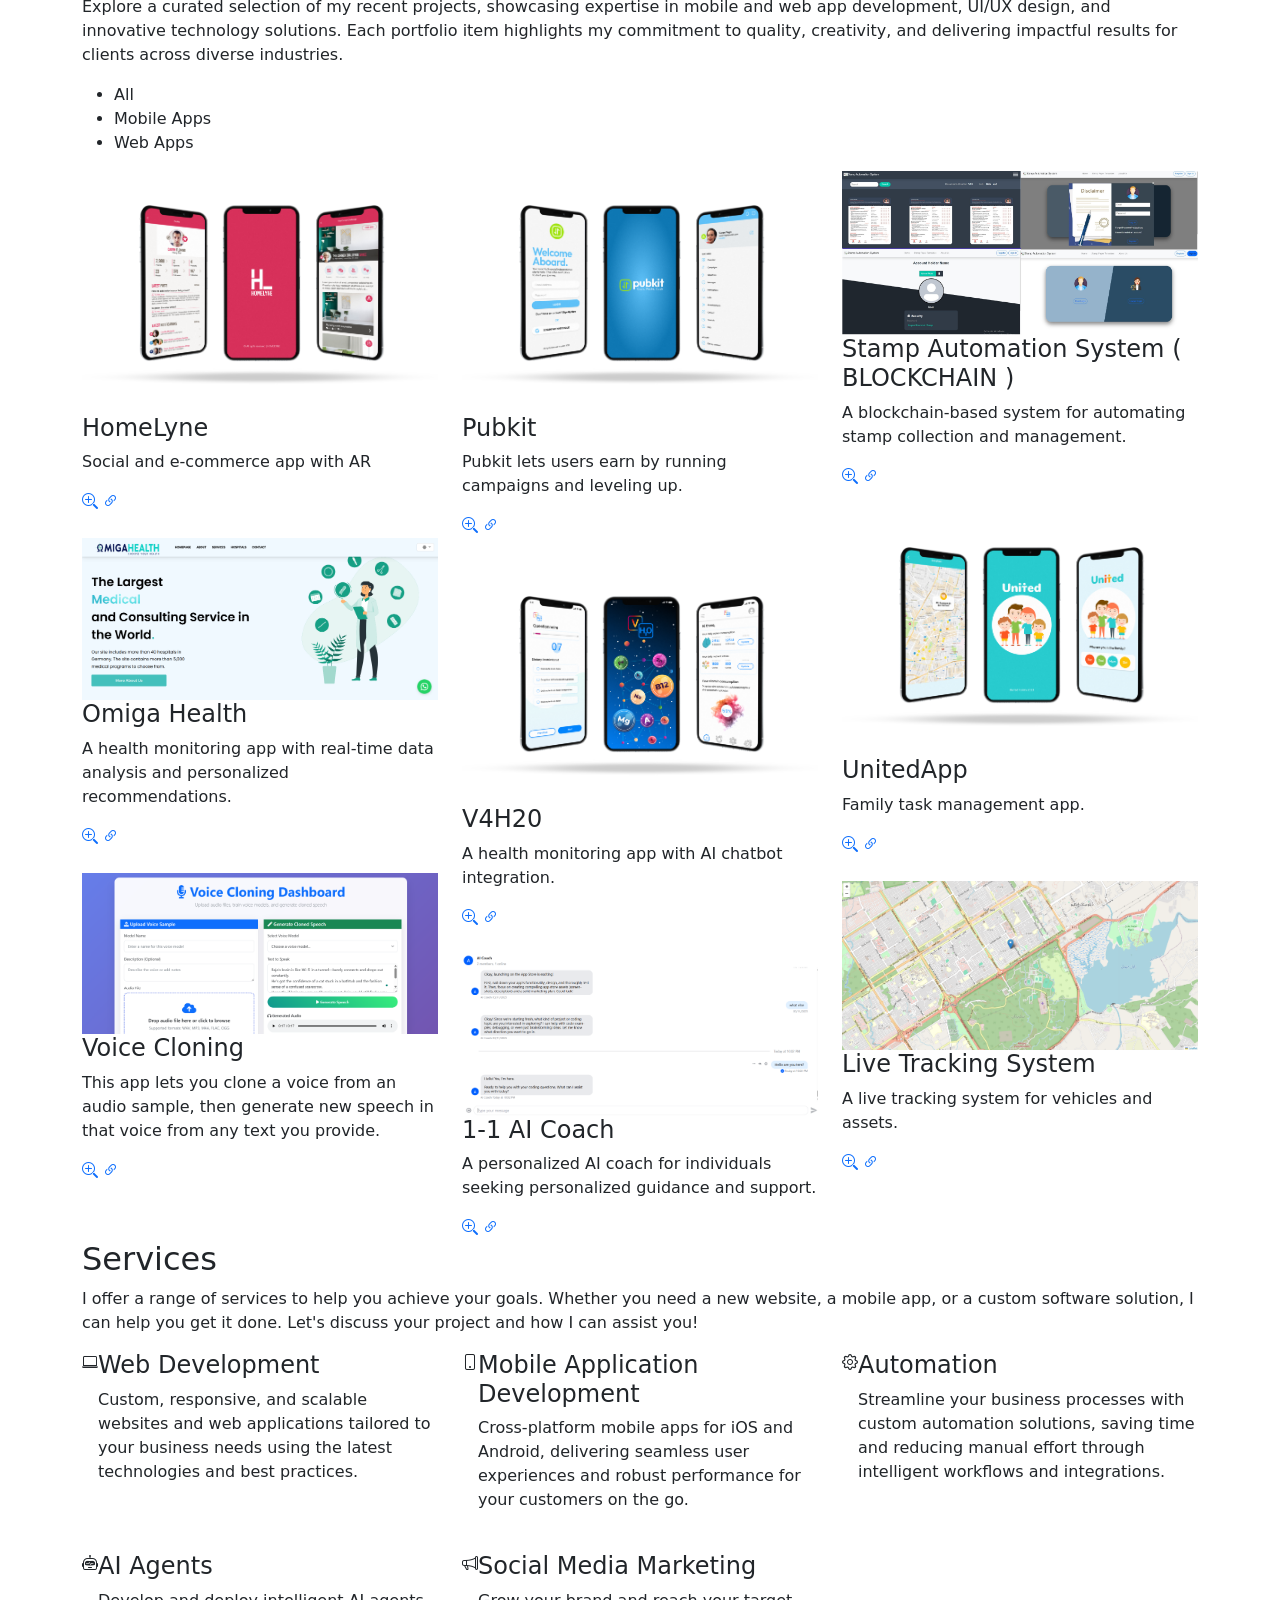
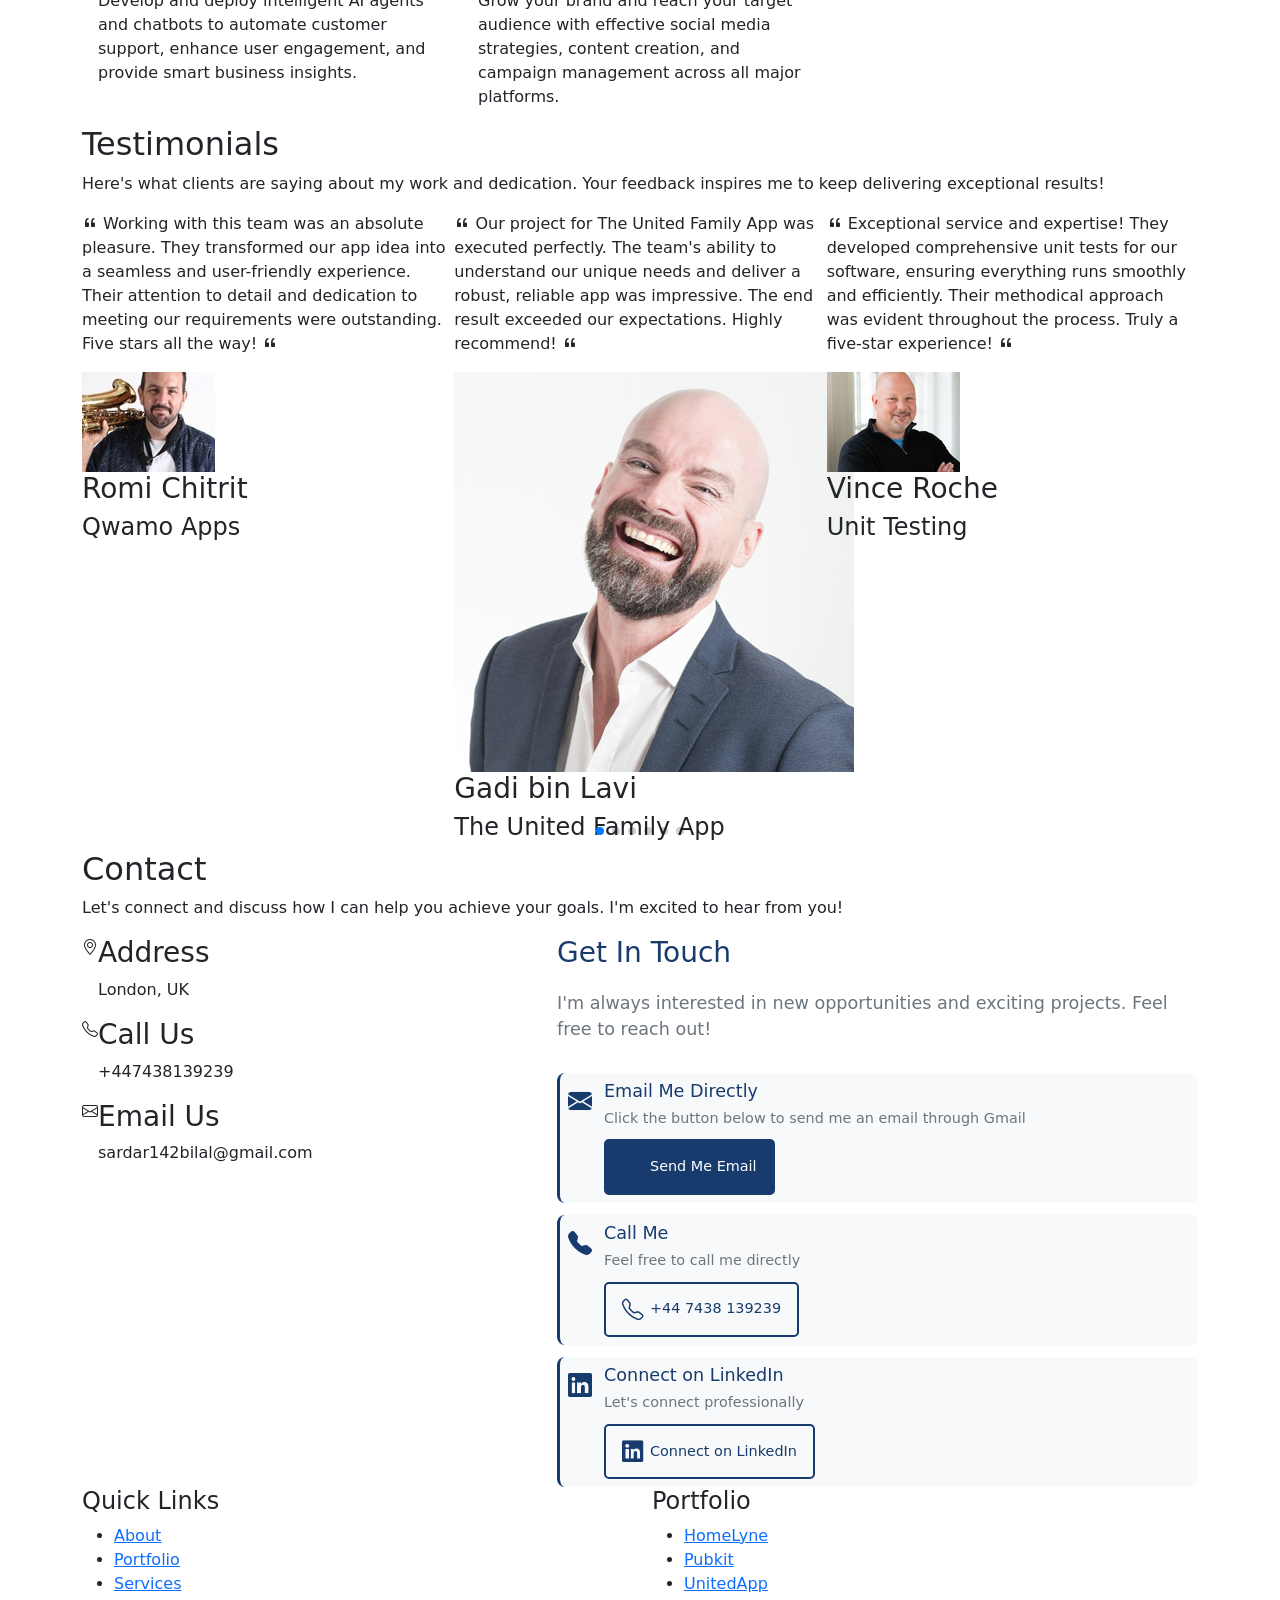
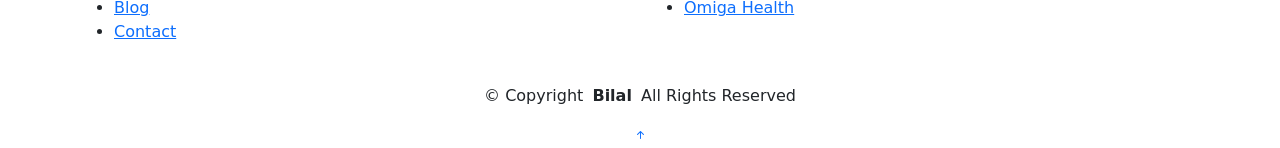
==== commit db7f2a4b: "Enhance content and structure in index.html and react-js-development-guide.html: added project examp" ====
--- a/index.html
+++ b/index.html
@@ -204,6 +204,14 @@
           high-quality, scalable web and mobile applications for clients worldwide. My expertise spans modern JavaScript
           frameworks, cloud technologies, and cross-platform mobile development, ensuring optimal performance and user
           experience across all devices.</p>
+
+        <p>I've successfully built applications like <a href="portfolio-details.html?id=homelyne"
+            style="color: #0563bb; text-decoration: none;">HomeLyne</a> with AR integration, <a
+            href="portfolio-details.html?id=pubkit" style="color: #0563bb; text-decoration: none;">Pubkit</a> for social
+          networking, and <a href="portfolio-details.html?id=unitedapp"
+            style="color: #0563bb; text-decoration: none;">UnitedApp</a> for family management. You can explore my <a
+            href="blog/index.html" style="color: #0563bb; text-decoration: none;">technical blog</a> to learn more about
+          React.js development and modern web technologies.</p>
       </div><!-- End Section Title -->
 
       <div class="container" data-aos="fade-up" data-aos-delay="100">
@@ -220,7 +228,9 @@
               mobile applications using cutting-edge technologies. With expertise in React.js, Node.js, Next.js, React
               Native, MongoDB, and Firebase, I deliver robust, scalable solutions that drive business growth. My
               experience includes developing cloud-based management platforms, mobile apps with AR integration, and
-              AI-powered applications for diverse industries.
+              AI-powered applications for diverse industries. Check out my <a
+                href="blog/react-js-development-guide.html" style="color: #0563bb; text-decoration: none;">React.js
+                development guide</a> for insights into modern web development practices.
             </p>
             <div class="row">
               <div class="col-lg-6">
@@ -751,8 +761,7 @@
           <div class="col-lg-4 col-md-6 service-item d-flex" data-aos="fade-up" data-aos-delay="100">
             <div class="icon flex-shrink-0"><i class="bi bi-laptop"></i></div>
             <div>
-              <h4 class="title"><a href="service-details.html#web-development" class="stretched-link">Web
-                  Development</a></h4>
+              <h4 class="title">Web Development</h4>
               <p class="description">Custom, responsive, and scalable websites and web applications tailored to your
                 business needs using the latest technologies and best practices.</p>
             </div>
@@ -763,8 +772,7 @@
           <div class="col-lg-4 col-md-6 service-item d-flex" data-aos="fade-up" data-aos-delay="200">
             <div class="icon flex-shrink-0"><i class="bi bi-phone"></i></div>
             <div>
-              <h4 class="title"><a href="service-details.html#mobile-app" class="stretched-link">Mobile Application
-                  Development</a></h4>
+              <h4 class="title">Mobile Application Development</h4>
               <p class="description">Cross-platform mobile apps for iOS and Android, delivering seamless user
                 experiences and robust performance for your customers on the go.</p>
             </div>
@@ -775,7 +783,7 @@
           <div class="col-lg-4 col-md-6 service-item d-flex" data-aos="fade-up" data-aos-delay="300">
             <div class="icon flex-shrink-0"><i class="bi bi-gear"></i></div>
             <div>
-              <h4 class="title"><a href="service-details.html#automation" class="stretched-link">Automation</a></h4>
+              <h4 class="title">Automation</h4>
               <p class="description">Streamline your business processes with custom automation solutions, saving time
                 and reducing manual effort through intelligent workflows and integrations.</p>
             </div>
@@ -786,7 +794,7 @@
           <div class="col-lg-4 col-md-6 service-item d-flex" data-aos="fade-up" data-aos-delay="400">
             <div class="icon flex-shrink-0"><i class="bi bi-robot"></i></div>
             <div>
-              <h4 class="title"><a href="service-details.html#ai-agents" class="stretched-link">AI Agents</a></h4>
+              <h4 class="title">AI Agents</h4>
               <p class="description">Develop and deploy intelligent AI agents and chatbots to automate customer support,
                 enhance user engagement, and provide smart business insights.</p>
             </div>
@@ -797,8 +805,7 @@
           <div class="col-lg-4 col-md-6 service-item d-flex" data-aos="fade-up" data-aos-delay="500">
             <div class="icon flex-shrink-0"><i class="bi bi-megaphone"></i></div>
             <div>
-              <h4 class="title"><a href="service-details.html#social-media" class="stretched-link">Social Media
-                  Marketing</a></h4>
+              <h4 class="title">Social Media Marketing</h4>
               <p class="description">Grow your brand and reach your target audience with effective social media
                 strategies, content creation, and campaign management across all major platforms.</p>
             </div>
@@ -1140,14 +1147,56 @@
 
     </section><!-- /Contact Section -->
 
+    <!-- Hidden SEO Section for Internal Linking -->
+    <section style="display: none;" aria-hidden="true">
+      <h2>Related Content</h2>
+      <ul>
+        <li><a href="blog/index.html">Technical Blog</a></li>
+        <li><a href="blog/react-js-development-guide.html">React.js Development Guide</a></li>
+        <li><a href="portfolio-details.html?id=homelyne">HomeLyne Project</a></li>
+        <li><a href="portfolio-details.html?id=pubkit">Pubkit Project</a></li>
+        <li><a href="portfolio-details.html?id=unitedapp">UnitedApp Project</a></li>
+        <li><a href="portfolio-details.html?id=omigahealth">Omiga Health Project</a></li>
+        <li><a href="portfolio-details.html?id=v4h20">V4H20 Project</a></li>
+        <li><a href="portfolio-details.html?id=voice-cloning">Voice Cloning Project</a></li>
+        <li><a href="portfolio-details.html?id=livetracking">Live Tracking Project</a></li>
+        <li><a href="portfolio-details.html?id=ai-coach">AI Coach Project</a></li>
+        <li><a href="portfolio-details.html?id=blockchain">Blockchain Project</a></li>
+      </ul>
+    </section>
+
   </main>
 
   <footer id="footer" class="footer position-relative light-background">
 
     <div class="container">
-      <div class="copyright text-center ">
-        <p>© <span>Copyright</span> <strong class="px-1 sitename">Bilal</strong> <span>All Rights Reserved</span>
-        </p>
+      <div class="row">
+        <div class="col-lg-6">
+          <div class="footer-links">
+            <h4>Quick Links</h4>
+            <ul>
+              <li><a href="#about">About</a></li>
+              <li><a href="#portfolio">Portfolio</a></li>
+              <li><a href="#services">Services</a></li>
+              <li><a href="blog/index.html">Blog</a></li>
+              <li><a href="#contact">Contact</a></li>
+            </ul>
+          </div>
+        </div>
+        <div class="col-lg-6">
+          <div class="footer-links">
+            <h4>Portfolio</h4>
+            <ul>
+              <li><a href="portfolio-details.html?id=homelyne">HomeLyne</a></li>
+              <li><a href="portfolio-details.html?id=pubkit">Pubkit</a></li>
+              <li><a href="portfolio-details.html?id=unitedapp">UnitedApp</a></li>
+              <li><a href="portfolio-details.html?id=omigahealth">Omiga Health</a></li>
+            </ul>
+          </div>
+        </div>
+      </div>
+      <div class="copyright text-center mt-4">
+        <p>© <span>Copyright</span> <strong class="px-1 sitename">Bilal</strong> <span>All Rights Reserved</span></p>
       </div>
     </div>
 
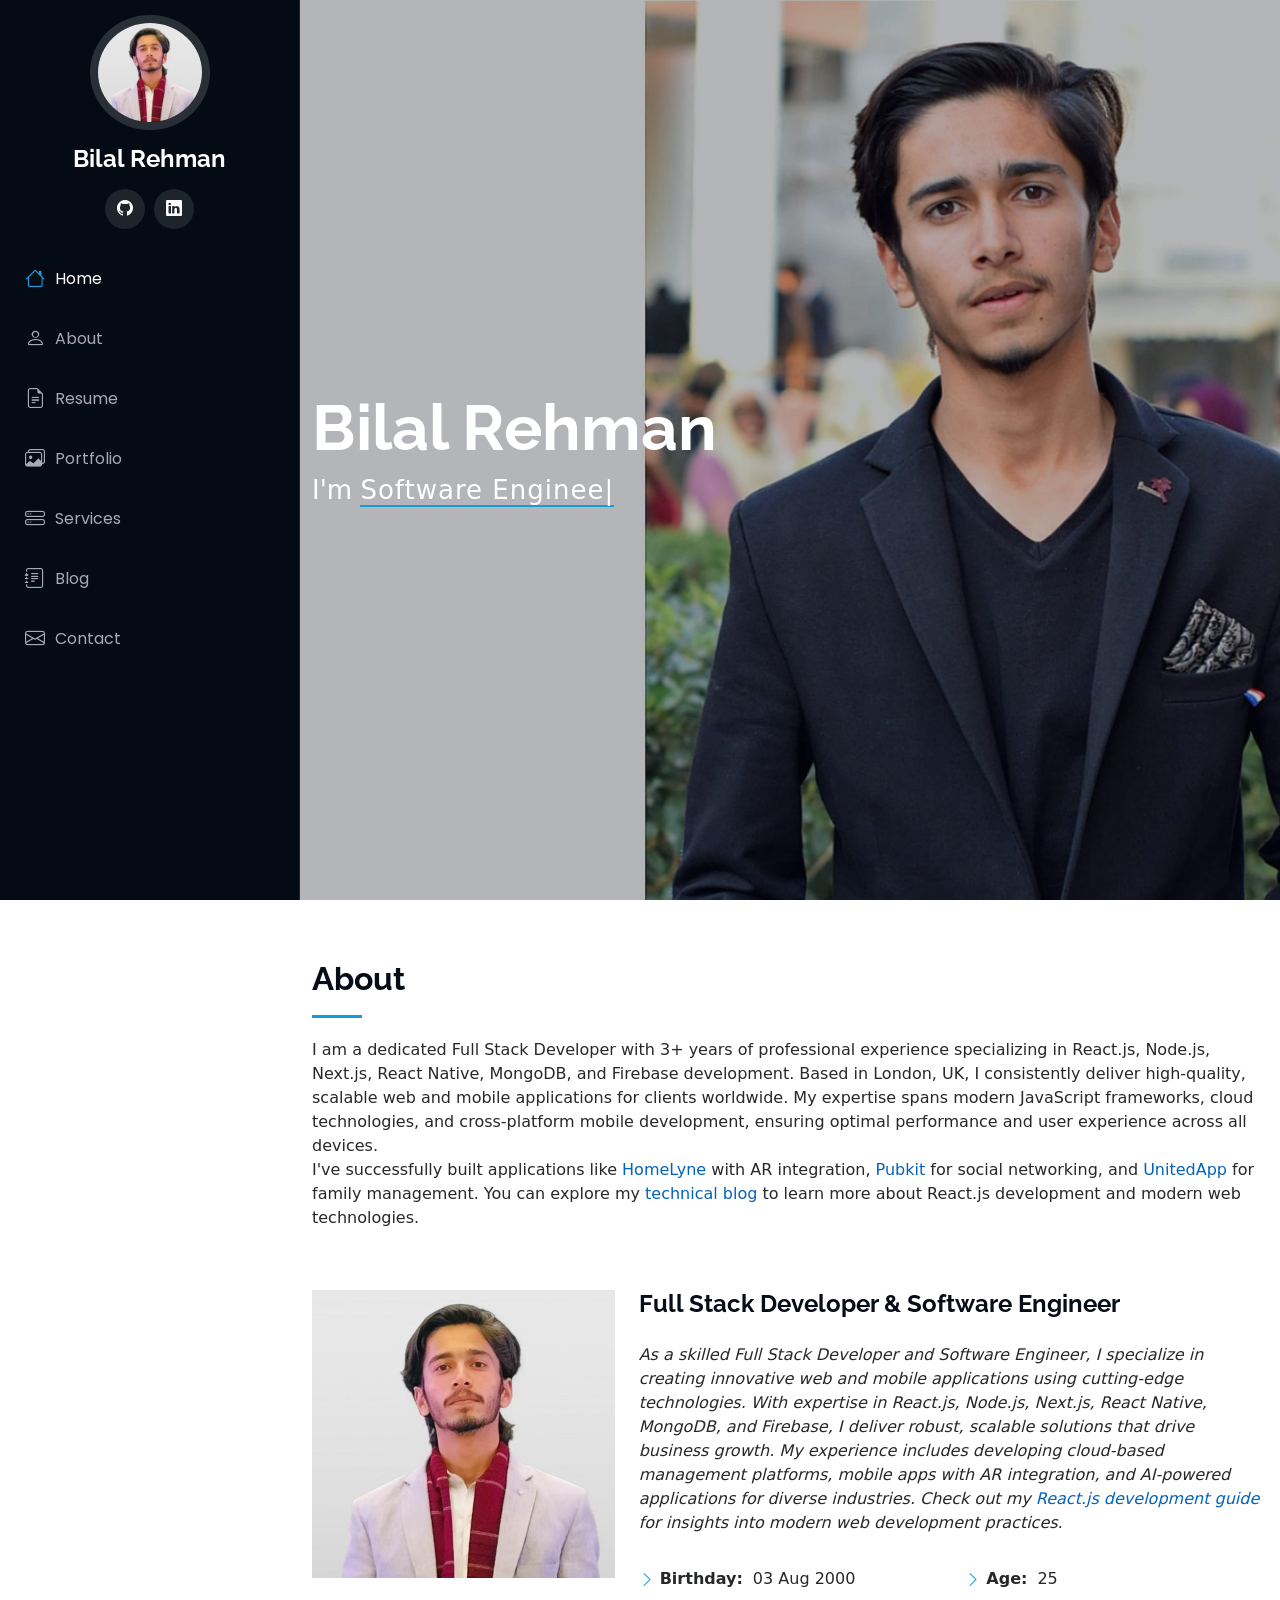
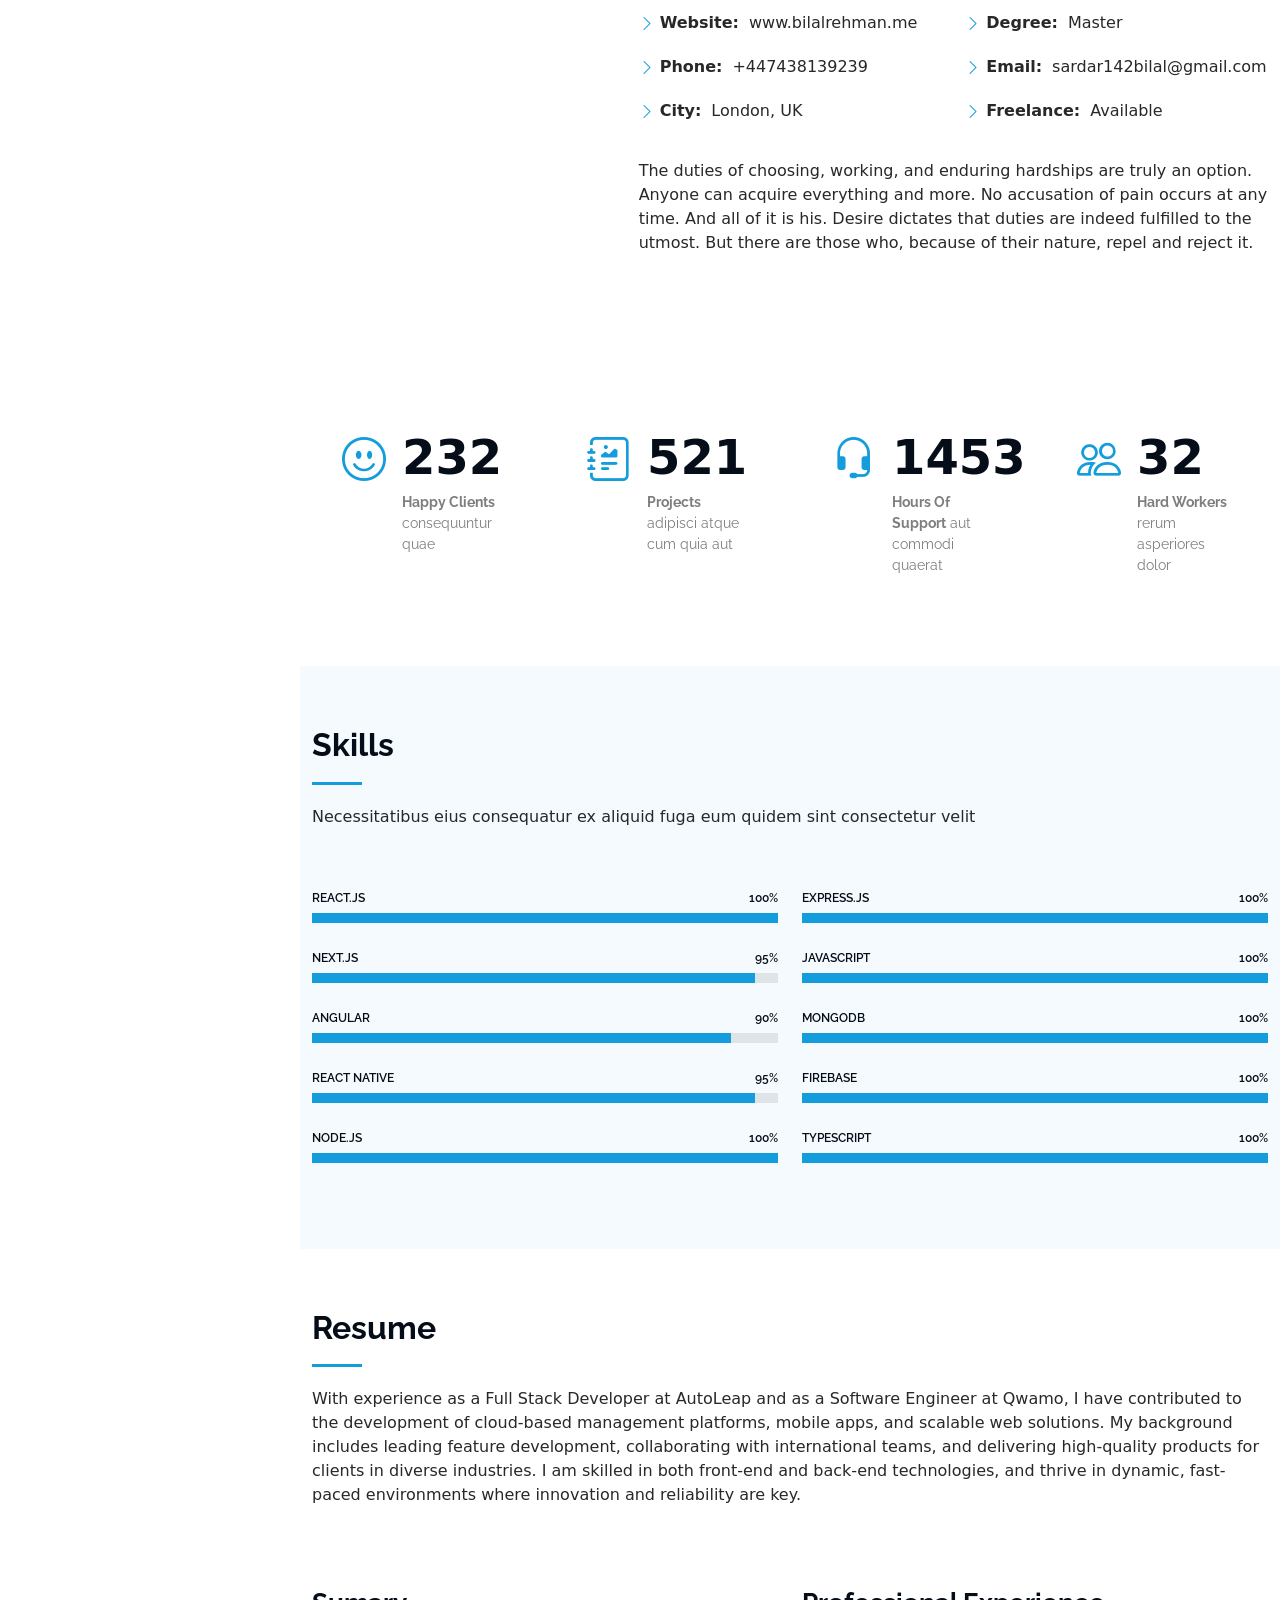
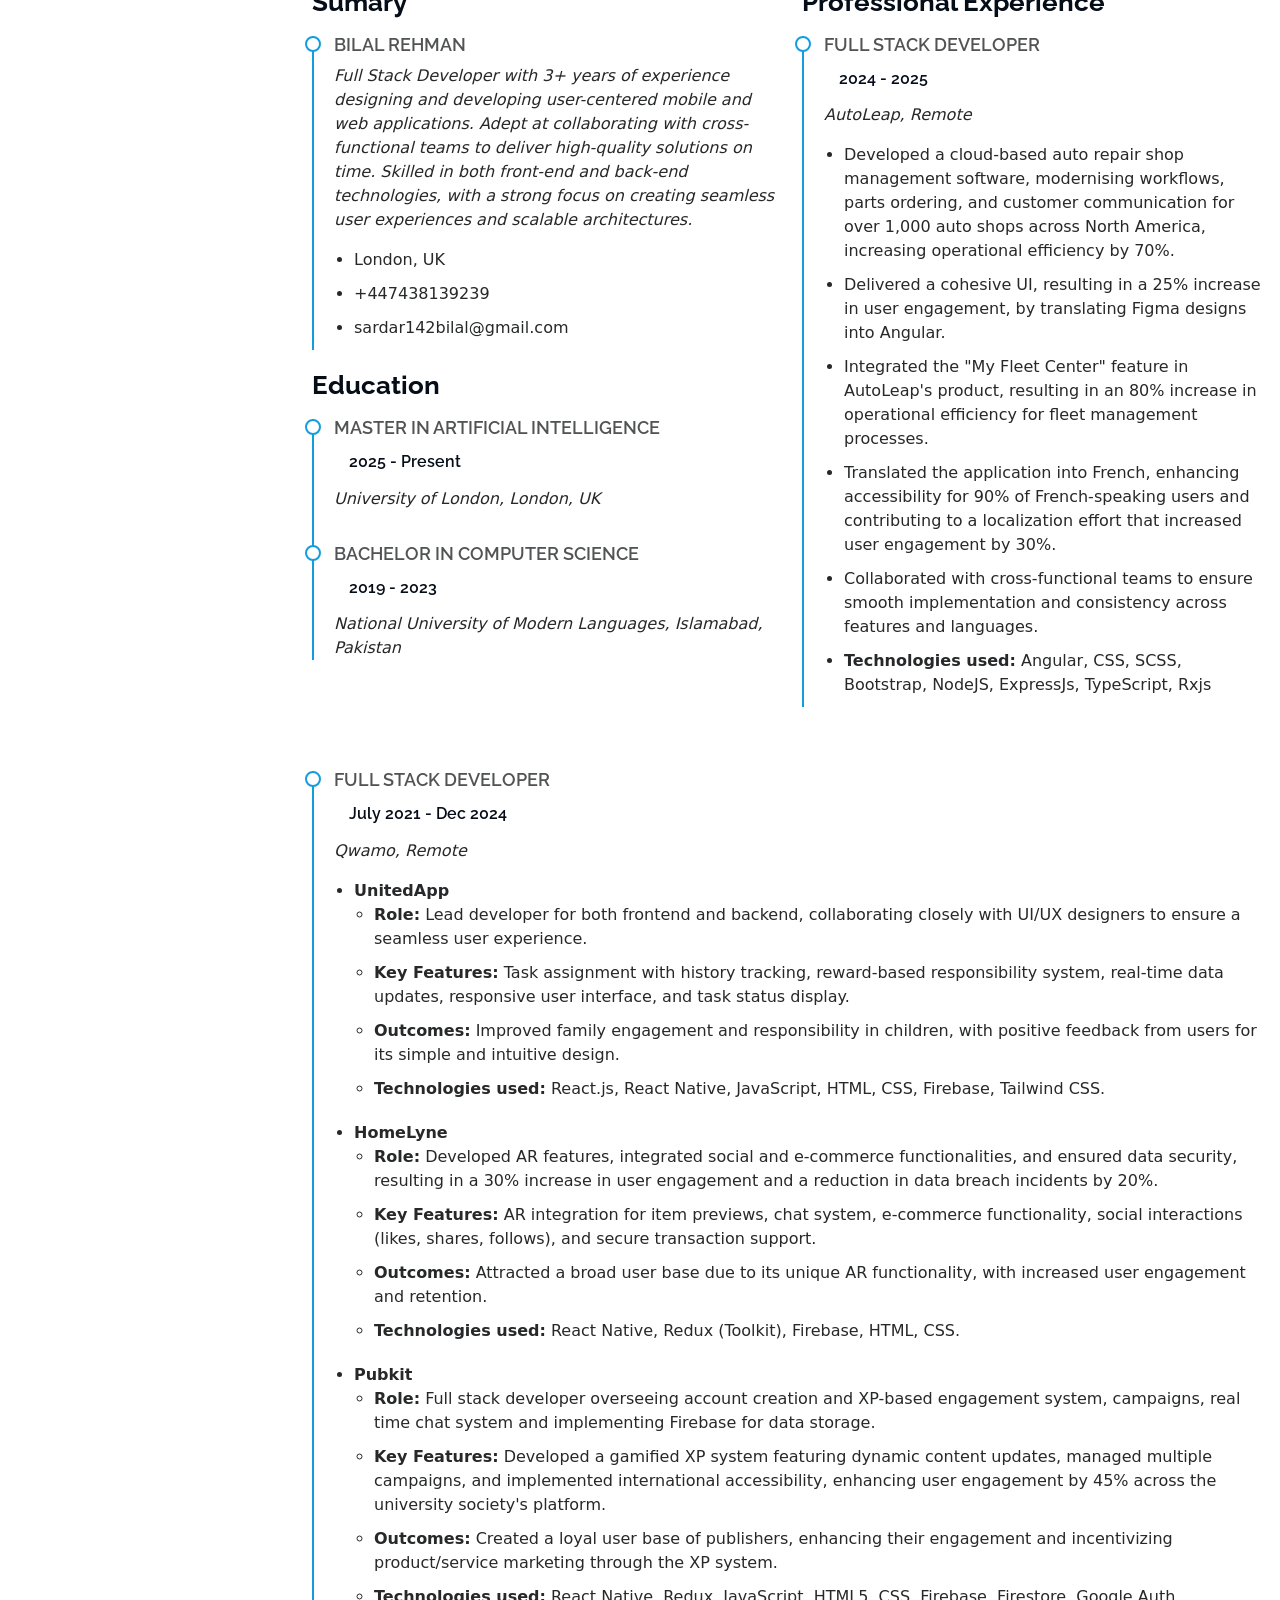
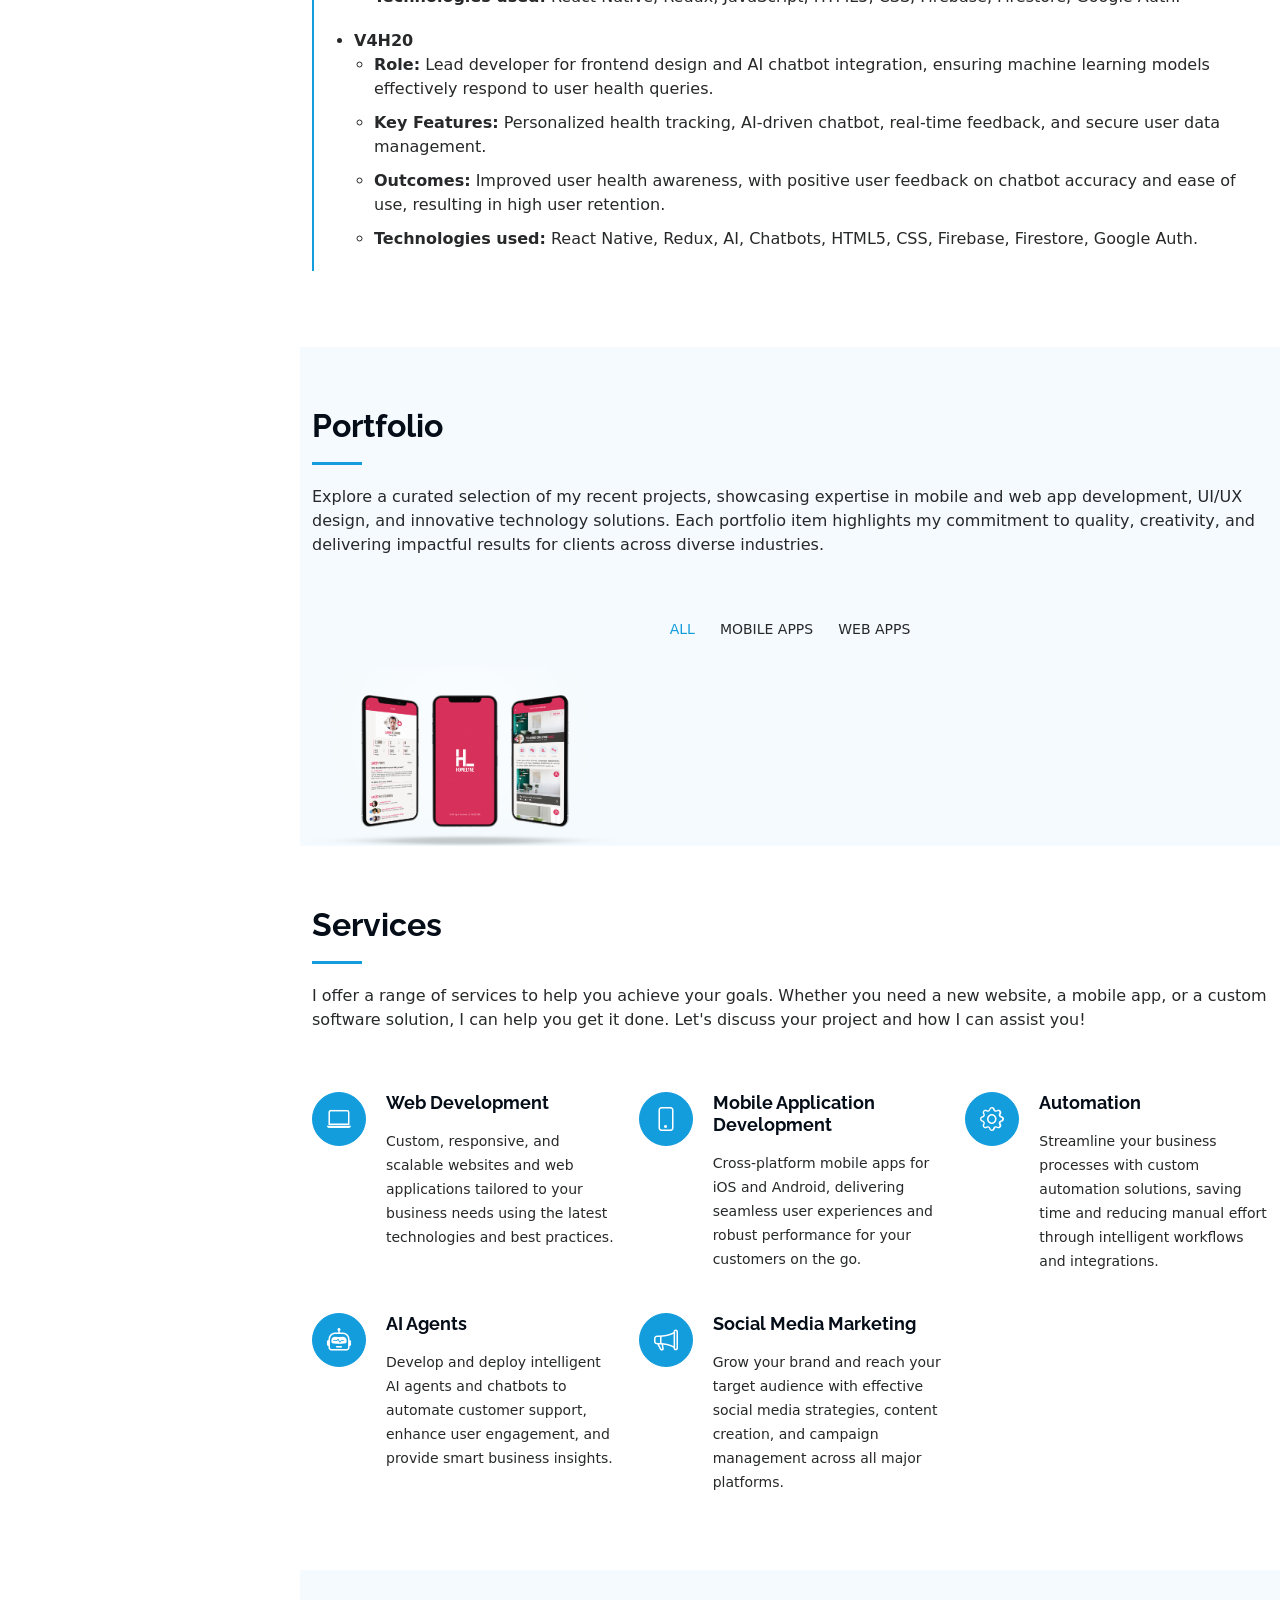
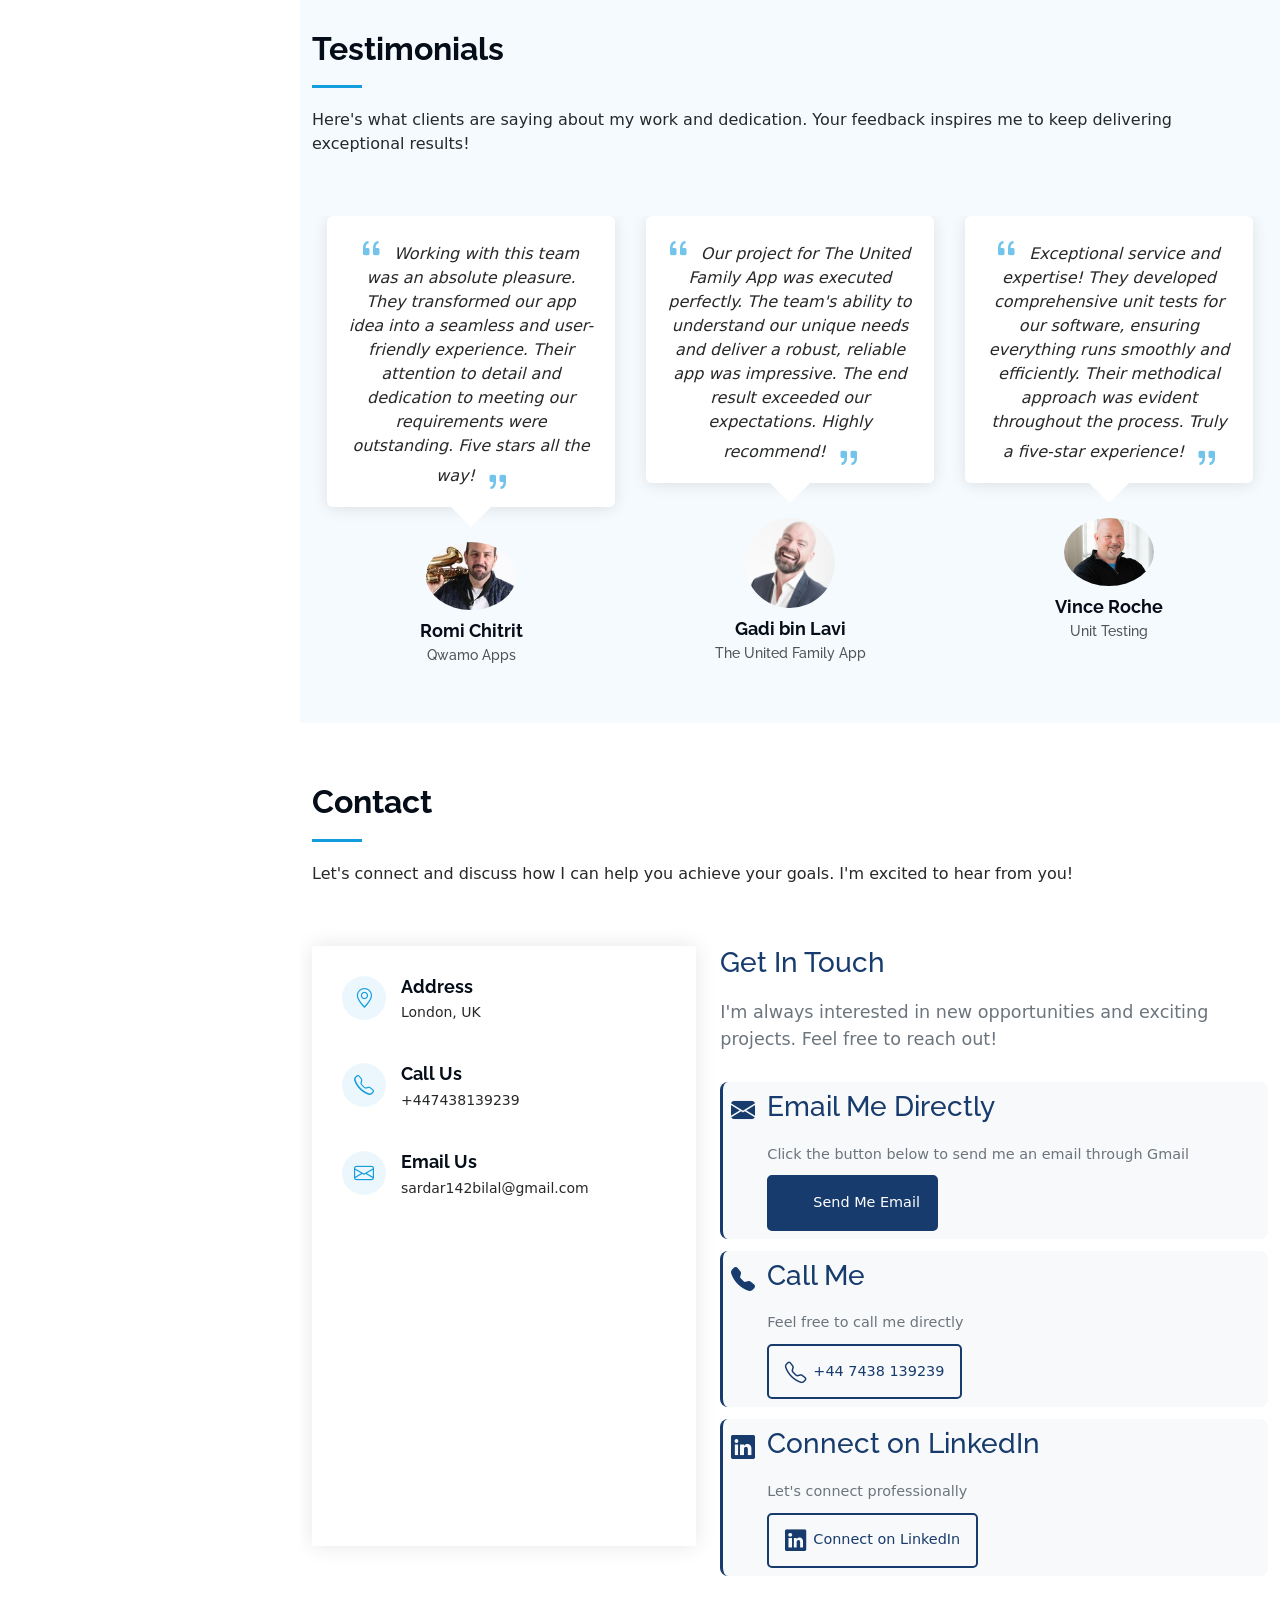
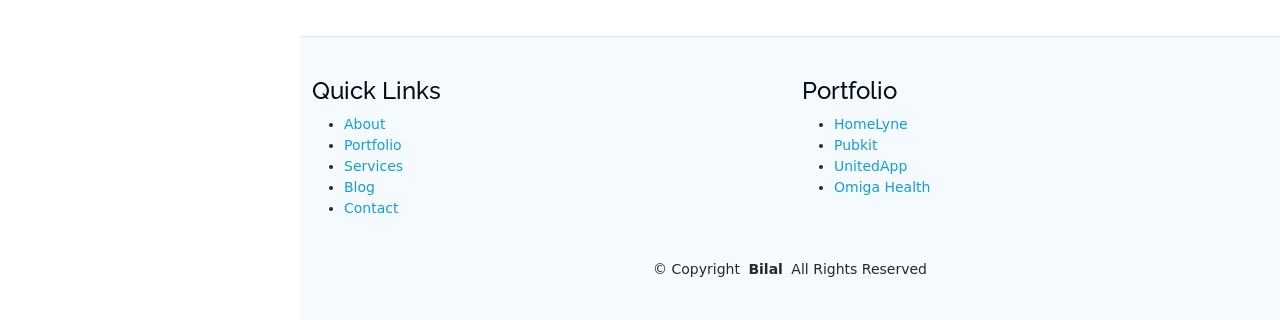
==== commit cab2480a: "Refactor index.html and main.css for improved performance and accessibility: added media attributes " ====
--- a/index.html
+++ b/index.html
@@ -46,13 +46,16 @@
   <link href="assets/img/apple-touch-icon.png" rel="apple-touch-icon">
 
   <!-- Preload critical resources -->
-  <link rel="preload" href="assets/img/hero-bg.jpg" as="image">
-  <link rel="preload" href="assets/img/my-profile-img.jpg" as="image">
-
-  <!-- Fonts -->
-  <link href="https://fonts.googleapis.com" rel="preconnect">
-  <link href="https://fonts.gstatic.com" rel="preconnect" crossorigin>
-  <link href="https://www.googletagmanager.com" rel="preconnect">
+  <link rel="preload" href="assets/img/hero-bg.jpg" as="image" media="(min-width: 768px)">
+  <link rel="preload" href="assets/img/my-profile-img.jpg" as="image" media="(min-width: 768px)">
+
+  <!-- Resource Hints -->
+  <link rel="dns-prefetch" href="//fonts.googleapis.com">
+  <link rel="dns-prefetch" href="//fonts.gstatic.com">
+  <link rel="dns-prefetch" href="//www.googletagmanager.com">
+  <link rel="preconnect" href="https://fonts.googleapis.com">
+  <link rel="preconnect" href="https://fonts.gstatic.com" crossorigin>
+  <link rel="preconnect" href="https://www.googletagmanager.com">
   <!-- Preload critical fonts -->
   <link rel="preload"
     href="https://fonts.googleapis.com/css2?family=Raleway:wght@400;700&family=Poppins:wght@400;600&display=swap"
@@ -62,12 +65,56 @@
       rel="stylesheet">
   </noscript>
 
+  <!-- Critical CSS -->
+  <style>
+    /* Critical above-the-fold styles */
+    body {
+      font-family: "Roboto", sans-serif;
+      margin: 0;
+      padding: 0;
+    }
+
+    .hero {
+      background: linear-gradient(45deg, rgba(5, 99, 187, 0.8), rgba(0, 0, 0, 0.8));
+      min-height: 100vh;
+      display: flex;
+      align-items: center;
+    }
+
+    .hero h2 {
+      color: white;
+      font-size: 2.5rem;
+      margin-bottom: 1rem;
+    }
+
+    .hero p {
+      color: white;
+      font-size: 1.2rem;
+    }
+
+    .container {
+      max-width: 1200px;
+      margin: 0 auto;
+      padding: 0 15px;
+    }
+
+    .btn {
+      display: inline-block;
+      padding: 10px 20px;
+      background: #0563bb;
+      color: white;
+      text-decoration: none;
+      border-radius: 5px;
+    }
+  </style>
+
   <!-- Vendor CSS Files -->
-  <link href="assets/vendor/bootstrap/css/bootstrap.min.css" rel="stylesheet">
-  <link href="assets/vendor/bootstrap-icons/bootstrap-icons.css" rel="stylesheet">
-  <link href="assets/vendor/aos/aos.css" rel="stylesheet">
-  <link href="assets/vendor/glightbox/css/glightbox.min.css" rel="stylesheet">
-  <link href="assets/vendor/swiper/swiper-bundle.min.css" rel="stylesheet">
+  <link href="assets/vendor/bootstrap/css/bootstrap.min.css" rel="stylesheet" media="print" onload="this.media='all'">
+  <link href="assets/vendor/bootstrap-icons/bootstrap-icons.css" rel="stylesheet" media="print"
+    onload="this.media='all'">
+  <link href="assets/vendor/aos/aos.css" rel="stylesheet" media="print" onload="this.media='all'">
+  <link href="assets/vendor/glightbox/css/glightbox.min.css" rel="stylesheet" media="print" onload="this.media='all'">
+  <link href="assets/vendor/swiper/swiper-bundle.min.css" rel="stylesheet" media="print" onload="this.media='all'">
 
   <!-- Main CSS File -->
   <link href="assets/css/main.css" rel="stylesheet">
@@ -182,7 +229,7 @@
     <section id="hero" class="hero section dark-background">
 
       <img src="assets/img/hero-bg.jpg" alt="Bilal Rehman - Full Stack Developer Portfolio Background"
-        data-aos="fade-in" class="" loading="lazy">
+        data-aos="fade-in" class="" loading="lazy" decoding="async">
 
       <div class="container" data-aos="fade-up" data-aos-delay="100">
         <h2>Bilal Rehman</h2>
@@ -219,7 +266,8 @@
         <div class="row gy-4 justify-content-center">
           <div class="col-lg-4">
             <img src="assets/img/my-profile-img.jpg" class="img-fluid"
-              alt="Bilal Rehman - Full Stack Developer and Software Engineer based in London, UK" loading="lazy">
+              alt="Bilal Rehman - Full Stack Developer and Software Engineer based in London, UK" loading="lazy"
+              decoding="async">
           </div>
           <div class="col-lg-8 content">
             <h2>Full Stack Developer &amp; Software Engineer</h2>
@@ -454,32 +502,33 @@
             <h3 class="resume-title">Sumary</h3>
 
             <div class="resume-item pb-0">
-              <h4>Bilal Rehman</h4>
-              <p> <em>Full Stack Developer with 3+ years of experience designing and developing user-centered mobile and
-                  web applications. Adept at collaborating with cross-functional teams to deliver high-quality
-                  solutions on time. Skilled in both front-end and back-end technologies, with a strong focus on
-                  creating seamless user experiences and scalable architectures.</em></p>
-              <ul>
-                <li>London, UK</li>
-                <li>+447438139239</li>
-                <li>sardar142bilal@gmail.com</li>
-              </ul>
+              <h4>Bilal Rehman</h3>
+                <p> <em>Full Stack Developer with 3+ years of experience designing and developing user-centered mobile
+                    and
+                    web applications. Adept at collaborating with cross-functional teams to deliver high-quality
+                    solutions on time. Skilled in both front-end and back-end technologies, with a strong focus on
+                    creating seamless user experiences and scalable architectures.</em></p>
+                <ul>
+                  <li>London, UK</li>
+                  <li>+447438139239</li>
+                  <li>sardar142bilal@gmail.com</li>
+                </ul>
             </div><!-- Edn Resume Item -->
 
             <h3 class="resume-title">Education</h3>
             <div class="resume-item">
-              <h4>Master in Artificial Intelligence</h4>
-              <h5>2025 - Present</h5>
-              <p><em>University of London, London, UK</em></p>
-              <!-- <p>Qui deserunt veniam. Et sed aliquam labore tempore sed quisquam iusto autem sit. Ea vero voluptatum qui
+              <h4>Master in Artificial Intelligence</h3>
+                <h5>2025 - Present</h5>
+                <p><em>University of London, London, UK</em></p>
+                <!-- <p>Qui deserunt veniam. Et sed aliquam labore tempore sed quisquam iusto autem sit. Ea vero voluptatum qui
                 ut dignissimos deleniti nerada porti sand markend</p> -->
             </div><!-- Edn Resume Item -->
 
             <div class="resume-item">
-              <h4>Bachelor in Computer Science</h4>
-              <h5>2019 - 2023</h5>
-              <p><em>National University of Modern Languages, Islamabad, Pakistan</em></p>
-              <!-- <p>Quia nobis sequi est occaecati aut. Repudiandae et iusto quae reiciendis et quis Eius vel ratione eius
+              <h4>Bachelor in Computer Science</h3>
+                <h5>2019 - 2023</h5>
+                <p><em>National University of Modern Languages, Islamabad, Pakistan</em></p>
+                <!-- <p>Quia nobis sequi est occaecati aut. Repudiandae et iusto quae reiciendis et quis Eius vel ratione eius
                 unde vitae rerum voluptates asperiores voluptatem Earum molestiae consequatur neque etlon sader mart
                 dila</p> -->
             </div><!-- Edn Resume Item -->
@@ -489,24 +538,26 @@
           <div class="col-lg-6" data-aos="fade-up" data-aos-delay="200">
             <h3 class="resume-title">Professional Experience</h3>
             <div class="resume-item">
-              <h4>Full Stack Developer</h4>
-              <h5>2024 - 2025</h5>
-              <p><em>AutoLeap, Remote</em></p>
-              <ul>
-                <li>Developed a cloud-based auto repair shop management software, modernising workflows, parts ordering,
-                  and customer communication for over 1,000 auto shops across North America, increasing operational
-                  efficiency by 70%.</li>
-                <li>Delivered a cohesive UI, resulting in a 25% increase in user engagement, by translating Figma
-                  designs into Angular.</li>
-                <li>Integrated the "My Fleet Center" feature in AutoLeap's product, resulting in an 80% increase in
-                  operational efficiency for fleet management processes.</li>
-                <li>Translated the application into French, enhancing accessibility for 90% of French-speaking users and
-                  contributing to a localization effort that increased user engagement by 30%.</li>
-                <li>Collaborated with cross-functional teams to ensure smooth implementation and consistency across
-                  features and languages.</li>
-                <li><strong>Technologies used:</strong> Angular, CSS, SCSS, Bootstrap, NodeJS, ExpressJs, TypeScript,
-                  Rxjs</li>
-              </ul>
+              <h4>Full Stack Developer</h3>
+                <h5>2024 - 2025</h5>
+                <p><em>AutoLeap, Remote</em></p>
+                <ul>
+                  <li>Developed a cloud-based auto repair shop management software, modernising workflows, parts
+                    ordering,
+                    and customer communication for over 1,000 auto shops across North America, increasing operational
+                    efficiency by 70%.</li>
+                  <li>Delivered a cohesive UI, resulting in a 25% increase in user engagement, by translating Figma
+                    designs into Angular.</li>
+                  <li>Integrated the "My Fleet Center" feature in AutoLeap's product, resulting in an 80% increase in
+                    operational efficiency for fleet management processes.</li>
+                  <li>Translated the application into French, enhancing accessibility for 90% of French-speaking users
+                    and
+                    contributing to a localization effort that increased user engagement by 30%.</li>
+                  <li>Collaborated with cross-functional teams to ensure smooth implementation and consistency across
+                    features and languages.</li>
+                  <li><strong>Technologies used:</strong> Angular, CSS, SCSS, Bootstrap, NodeJS, ExpressJs, TypeScript,
+                    Rxjs</li>
+                </ul>
             </div><!-- Edn Resume Item -->
 
 
@@ -514,65 +565,65 @@
 
         </div>
         <div class="resume-item mt-5">
-          <h4>Full Stack Developer</h4>
-          <h5>July 2021 - Dec 2024</h5>
-          <p><em>Qwamo, Remote</em></p>
-          <ul>
-            <li>
-              <strong>UnitedApp</strong>
-              <ul>
-                <li><strong>Role:</strong> Lead developer for both frontend and backend, collaborating closely with
-                  UI/UX designers to ensure a seamless user experience.</li>
-                <li><strong>Key Features:</strong> Task assignment with history tracking, reward-based
-                  responsibility system, real-time data updates, responsive user interface, and task status display.
-                </li>
-                <li><strong>Outcomes:</strong> Improved family engagement and responsibility in children, with
-                  positive feedback from users for its simple and intuitive design.</li>
-                <li><strong>Technologies used:</strong> React.js, React Native, JavaScript, HTML, CSS, Firebase,
-                  Tailwind CSS.</li>
-              </ul>
-            </li>
-            <li>
-              <strong>HomeLyne</strong>
-              <ul>
-                <li><strong>Role:</strong> Developed AR features, integrated social and e-commerce functionalities,
-                  and ensured data security, resulting in a 30% increase in user engagement and a reduction in data
-                  breach incidents by 20%.</li>
-                <li><strong>Key Features:</strong> AR integration for item previews, chat system, e-commerce
-                  functionality, social interactions (likes, shares, follows), and secure transaction support.</li>
-                <li><strong>Outcomes:</strong> Attracted a broad user base due to its unique AR functionality, with
-                  increased user engagement and retention.</li>
-                <li><strong>Technologies used:</strong> React Native, Redux (Toolkit), Firebase, HTML, CSS.</li>
-              </ul>
-            </li>
-            <li>
-              <strong>Pubkit</strong>
-              <ul>
-                <li><strong>Role:</strong> Full stack developer overseeing account creation and XP-based engagement
-                  system, campaigns, real time chat system and implementing Firebase for data storage.</li>
-                <li><strong>Key Features:</strong> Developed a gamified XP system featuring dynamic content updates,
-                  managed multiple campaigns, and implemented international accessibility, enhancing user engagement
-                  by 45% across the university society's platform.</li>
-                <li><strong>Outcomes:</strong> Created a loyal user base of publishers, enhancing their engagement
-                  and incentivizing product/service marketing through the XP system.</li>
-                <li><strong>Technologies used:</strong> React Native, Redux, JavaScript, HTML5, CSS, Firebase,
-                  Firestore, Google Auth.</li>
-              </ul>
-            </li>
-            <li>
-              <strong>V4H20</strong>
-              <ul>
-                <li><strong>Role:</strong> Lead developer for frontend design and AI chatbot integration, ensuring
-                  machine learning models effectively respond to user health queries.</li>
-                <li><strong>Key Features:</strong> Personalized health tracking, AI-driven chatbot, real-time
-                  feedback, and secure user data management.</li>
-                <li><strong>Outcomes:</strong> Improved user health awareness, with positive user feedback on
-                  chatbot accuracy and ease of use, resulting in high user retention.</li>
-                <li><strong>Technologies used:</strong> React Native, Redux, AI, Chatbots, HTML5, CSS, Firebase,
-                  Firestore, Google Auth.</li>
-              </ul>
-            </li>
-          </ul>
+          <h4>Full Stack Developer</h3>
+            <h5>July 2021 - Dec 2024</h5>
+            <p><em>Qwamo, Remote</em></p>
+            <ul>
+              <li>
+                <strong>UnitedApp</strong>
+                <ul>
+                  <li><strong>Role:</strong> Lead developer for both frontend and backend, collaborating closely with
+                    UI/UX designers to ensure a seamless user experience.</li>
+                  <li><strong>Key Features:</strong> Task assignment with history tracking, reward-based
+                    responsibility system, real-time data updates, responsive user interface, and task status display.
+                  </li>
+                  <li><strong>Outcomes:</strong> Improved family engagement and responsibility in children, with
+                    positive feedback from users for its simple and intuitive design.</li>
+                  <li><strong>Technologies used:</strong> React.js, React Native, JavaScript, HTML, CSS, Firebase,
+                    Tailwind CSS.</li>
+                </ul>
+              </li>
+              <li>
+                <strong>HomeLyne</strong>
+                <ul>
+                  <li><strong>Role:</strong> Developed AR features, integrated social and e-commerce functionalities,
+                    and ensured data security, resulting in a 30% increase in user engagement and a reduction in data
+                    breach incidents by 20%.</li>
+                  <li><strong>Key Features:</strong> AR integration for item previews, chat system, e-commerce
+                    functionality, social interactions (likes, shares, follows), and secure transaction support.</li>
+                  <li><strong>Outcomes:</strong> Attracted a broad user base due to its unique AR functionality, with
+                    increased user engagement and retention.</li>
+                  <li><strong>Technologies used:</strong> React Native, Redux (Toolkit), Firebase, HTML, CSS.</li>
+                </ul>
+              </li>
+              <li>
+                <strong>Pubkit</strong>
+                <ul>
+                  <li><strong>Role:</strong> Full stack developer overseeing account creation and XP-based engagement
+                    system, campaigns, real time chat system and implementing Firebase for data storage.</li>
+                  <li><strong>Key Features:</strong> Developed a gamified XP system featuring dynamic content updates,
+                    managed multiple campaigns, and implemented international accessibility, enhancing user engagement
+                    by 45% across the university society's platform.</li>
+                  <li><strong>Outcomes:</strong> Created a loyal user base of publishers, enhancing their engagement
+                    and incentivizing product/service marketing through the XP system.</li>
+                  <li><strong>Technologies used:</strong> React Native, Redux, JavaScript, HTML5, CSS, Firebase,
+                    Firestore, Google Auth.</li>
+                </ul>
+              </li>
+              <li>
+                <strong>V4H20</strong>
+                <ul>
+                  <li><strong>Role:</strong> Lead developer for frontend design and AI chatbot integration, ensuring
+                    machine learning models effectively respond to user health queries.</li>
+                  <li><strong>Key Features:</strong> Personalized health tracking, AI-driven chatbot, real-time
+                    feedback, and secure user data management.</li>
+                  <li><strong>Outcomes:</strong> Improved user health awareness, with positive user feedback on
+                    chatbot accuracy and ease of use, resulting in high user retention.</li>
+                  <li><strong>Technologies used:</strong> React Native, Redux, AI, Chatbots, HTML5, CSS, Firebase,
+                    Firestore, Google Auth.</li>
+                </ul>
+              </li>
+            </ul>
         </div><!-- Edn Resume Item -->
 
       </div>
@@ -606,14 +657,15 @@
 
             <div class="col-lg-4 col-md-6 portfolio-item isotope-item filter-app">
               <div class="portfolio-content h-100">
-                <img src="assets/img/portfolio/app-1.png" class="img-fluid" alt="" loading="lazy">
+                <img src="assets/img/portfolio/app-1.png" class="img-fluid" alt="" loading="lazy" decoding="async">
                 <div class="portfolio-info">
-                  <h4>HomeLyne</h4>
+                  <h3>HomeLyne</h3>
                   <p>Social and e-commerce app with AR</p>
                   <a href="assets/img/portfolio/app-1.png" title="HomeLyne" data-gallery="portfolio-gallery-app"
-                    class="glightbox preview-link"><i class="bi bi-zoom-in"></i></a>
-                  <a href="portfolio-details.html?id=homelyne" title="More Details" class="details-link"><i
-                      class="bi bi-link-45deg"></i></a>
+                    class="glightbox preview-link" aria-label="View HomeLyne project image"><i
+                      class="bi bi-zoom-in"></i></a>
+                  <a href="portfolio-details.html?id=homelyne" title="More Details" class="details-link"
+                    aria-label="View HomeLyne project details"><i class="bi bi-link-45deg"></i></a>
                 </div>
               </div>
             </div>
@@ -622,13 +674,16 @@
 
             <div class="col-lg-4 col-md-6 portfolio-item isotope-item filter-app">
               <div class="portfolio-content h-100">
-                <img src="assets/img/portfolio/pubkit-main.png" class="img-fluid" alt="" loading="lazy">
+                <img src="assets/img/portfolio/pubkit-main.png" class="img-fluid" alt="" loading="lazy"
+                  decoding="async">
                 <div class="portfolio-info">
-                  <h4>Pubkit</h4>
+                  <h3>Pubkit</h3>
                   <p>Pubkit lets users earn by running campaigns and leveling up.</p>
                   <a href="assets/img/portfolio/pubkit-main.png" title="Pubkit" data-gallery="portfolio-gallery-app"
-                    class="glightbox preview-link"><i class="bi bi-zoom-in"></i></a>
-                  <a href="portfolio-details.html?id=pubkit" title="More Details" class="details-link"><i
+                    class="glightbox preview-link" aria-label="View Pubkit project image"><i
+                      class="bi bi-zoom-in"></i></a>
+                  <a href="portfolio-details.html?id=pubkit" title="More Details" class="details-link"
+                    aria-label="View project details" aria-label="View Pubkit project details"><i
                       class="bi bi-link-45deg"></i></a>
                 </div>
               </div>
@@ -636,99 +691,103 @@
 
             <div class="col-lg-4 col-md-6 portfolio-item isotope-item filter-product">
               <div class="portfolio-content h-100">
-                <img src="assets/img/portfolio/BChain.jpg" class="img-fluid" alt="" loading="lazy">
+                <img src="assets/img/portfolio/BChain.jpg" class="img-fluid" alt="" loading="lazy" decoding="async">
                 <div class="portfolio-info">
-                  <h4>Stamp Automation System
-                    ( BLOCKCHAIN )</h4>
+                  <h3>Stamp Automation System
+                    ( BLOCKCHAIN )</h3>
                   <p>A blockchain-based system for automating stamp collection and management.</p>
                   <a href="assets/img/portfolio/BChain.jpg" title="Product 1" data-gallery="portfolio-gallery-product"
-                    class="glightbox preview-link"><i class="bi bi-zoom-in"></i></a>
-                  <a href="portfolio-details.html?id=blockchain" title="More Details" class="details-link"><i
-                      class="bi bi-link-45deg"></i></a>
+                    class="glightbox preview-link" aria-label="View project image"><i class="bi bi-zoom-in"></i></a>
+                  <a href="portfolio-details.html?id=blockchain" title="More Details" class="details-link"
+                    aria-label="View project details"><i class="bi bi-link-45deg"></i></a>
                 </div>
               </div>
             </div><!-- End Portfolio Item -->
             <div class="col-lg-4 col-md-6 portfolio-item isotope-item filter-app">
               <div class="portfolio-content h-100">
-                <img src="assets/img/portfolio/united-1.png" class="img-fluid" alt="" loading="lazy">
+                <img src="assets/img/portfolio/united-1.png" class="img-fluid" alt="" loading="lazy" decoding="async">
                 <div class="portfolio-info">
-                  <h4>UnitedApp</h4>
+                  <h3>UnitedApp</h3>
                   <p>Family task management app.</p>
                   <a href="assets/img/portfolio/united-1.png" title="UnitedApp" data-gallery="portfolio-gallery-app"
-                    class="glightbox preview-link"><i class="bi bi-zoom-in"></i></a>
-                  <a href="portfolio-details.html?id=unitedapp" title="More Details" class="details-link"><i
-                      class="bi bi-link-45deg"></i></a>
+                    class="glightbox preview-link" aria-label="View project image"><i class="bi bi-zoom-in"></i></a>
+                  <a href="portfolio-details.html?id=unitedapp" title="More Details" class="details-link"
+                    aria-label="View project details"><i class="bi bi-link-45deg"></i></a>
                 </div>
               </div>
             </div><!-- End Portfolio Item -->
             <div class="col-lg-4 col-md-6 portfolio-item isotope-item filter-product">
               <div class="portfolio-content h-100">
-                <img src="assets/img/portfolio/omigahealth-1.png" class="img-fluid" alt="" loading="lazy">
+                <img src="assets/img/portfolio/omigahealth-1.png" class="img-fluid" alt="" loading="lazy"
+                  decoding="async">
                 <div class="portfolio-info">
-                  <h4>Omiga Health</h4>
+                  <h3>Omiga Health</h3>
                   <p>A health monitoring app with real-time data analysis and personalized recommendations.</p>
                   <a href="assets/img/portfolio/omigahealth-1.png" title="Omiga Health"
-                    data-gallery="portfolio-gallery-product" class="glightbox preview-link"><i
-                      class="bi bi-zoom-in"></i></a>
-                  <a href="portfolio-details.html?id=omigahealth" title="More Details" class="details-link"><i
-                      class="bi bi-link-45deg"></i></a>
+                    data-gallery="portfolio-gallery-product" class="glightbox preview-link"
+                    aria-label="View project image"><i class="bi bi-zoom-in"></i></a>
+                  <a href="portfolio-details.html?id=omigahealth" title="More Details" class="details-link"
+                    aria-label="View project details"><i class="bi bi-link-45deg"></i></a>
                 </div>
               </div>
             </div><!-- End Portfolio Item -->
             <div class="col-lg-4 col-md-6 portfolio-item isotope-item filter-app">
               <div class="portfolio-content h-100">
-                <img src="assets/img/portfolio/v4h2o-main.png" class="img-fluid" alt="" loading="lazy">
+                <img src="assets/img/portfolio/v4h2o-main.png" class="img-fluid" alt="" loading="lazy" decoding="async">
                 <div class="portfolio-info">
-                  <h4>V4H20</h4>
+                  <h3>V4H20</h3>
                   <p>A health monitoring app with AI chatbot integration.</p>
                   <a href="assets/img/portfolio/v4h2o-main.png" title="V4H20" data-gallery="portfolio-gallery-app"
-                    class="glightbox preview-link"><i class="bi bi-zoom-in"></i></a>
-                  <a href="portfolio-details.html?id=v4h20" title="More Details" class="details-link"><i
-                      class="bi bi-link-45deg"></i></a>
+                    class="glightbox preview-link" aria-label="View project image"><i class="bi bi-zoom-in"></i></a>
+                  <a href="portfolio-details.html?id=v4h20" title="More Details" class="details-link"
+                    aria-label="View project details"><i class="bi bi-link-45deg"></i></a>
                 </div>
               </div>
             </div><!-- End Portfolio Item -->
             <div class="col-lg-4 col-md-6 portfolio-item isotope-item filter-app">
               <div class="portfolio-content h-100">
-                <img src="assets/img/portfolio/voice-cloning-1.png" class="img-fluid" alt="" loading="lazy">
+                <img src="assets/img/portfolio/voice-cloning-1.png" class="img-fluid" alt="" loading="lazy"
+                  decoding="async">
                 <div class="portfolio-info">
-                  <h4>Voice Cloning</h4>
+                  <h3>Voice Cloning</h3>
                   <p>This app lets you clone a voice from an audio sample, then generate new speech in that voice from
                     any text you provide.</p>
                   <a href="assets/img/portfolio/voice-cloning-1.png" title="Voice Cloning"
-                    data-gallery="portfolio-gallery-app" class="glightbox preview-link"><i
-                      class="bi bi-zoom-in"></i></a>
-                  <a href="portfolio-details.html?id=voice-cloning" title="More Details" class="details-link"><i
-                      class="bi bi-link-45deg"></i></a>
+                    data-gallery="portfolio-gallery-app" class="glightbox preview-link"
+                    aria-label="View project image"><i class="bi bi-zoom-in"></i></a>
+                  <a href="portfolio-details.html?id=voice-cloning" title="More Details" class="details-link"
+                    aria-label="View project details"><i class="bi bi-link-45deg"></i></a>
                 </div>
               </div>
             </div><!-- End Portfolio Item -->
             <div class="col-lg-4 col-md-6 portfolio-item isotope-item filter-product">
               <div class="portfolio-content h-100">
-                <img src="assets/img/portfolio/LiveTrackingDevice.png" class="img-fluid" alt="" loading="lazy">
+                <img src="assets/img/portfolio/LiveTrackingDevice.png" class="img-fluid" alt="" loading="lazy"
+                  decoding="async">
                 <div class="portfolio-info">
-                  <h4>Live Tracking System</h4>
+                  <h3>Live Tracking System</h3>
                   <p>A live tracking system for vehicles and assets.</p>
                   <a href="assets/img/portfolio/LiveTrackingDevice.png" title="Omiga Health"
-                    data-gallery="portfolio-gallery-product" class="glightbox preview-link"><i
-                      class="bi bi-zoom-in"></i></a>
-                  <a href="portfolio-details.html?id=livetracking" title="More Details" class="details-link"><i
-                      class="bi bi-link-45deg"></i></a>
+                    data-gallery="portfolio-gallery-product" class="glightbox preview-link"
+                    aria-label="View project image"><i class="bi bi-zoom-in"></i></a>
+                  <a href="portfolio-details.html?id=livetracking" title="More Details" class="details-link"
+                    aria-label="View project details"><i class="bi bi-link-45deg"></i></a>
                 </div>
               </div>
             </div><!-- End Portfolio Item -->
 
             <div class="col-lg-4 col-md-6 portfolio-item isotope-item filter-branding">
               <div class="portfolio-content h-100">
-                <img src="assets/img/portfolio/1-2-1-AI-Coach.png" class="img-fluid" alt="" loading="lazy">
+                <img src="assets/img/portfolio/1-2-1-AI-Coach.png" class="img-fluid" alt="" loading="lazy"
+                  decoding="async">
                 <div class="portfolio-info">
-                  <h4>1-1 AI Coach</h4>
+                  <h3>1-1 AI Coach</h3>
                   <p>A personalized AI coach for individuals seeking personalized guidance and support.</p>
                   <a href="assets/img/portfolio/1-2-1-AI-Coach.png" title="1-1 AI Coach"
-                    data-gallery="portfolio-gallery-branding" class="glightbox preview-link"><i
-                      class="bi bi-zoom-in"></i></a>
-                  <a href="portfolio-details.html?id=ai-coach" title="More Details" class="details-link"><i
-                      class="bi bi-link-45deg"></i></a>
+                    data-gallery="portfolio-gallery-branding" class="glightbox preview-link"
+                    aria-label="View project image"><i class="bi bi-zoom-in"></i></a>
+                  <a href="portfolio-details.html?id=ai-coach" title="More Details" class="details-link"
+                    aria-label="View project details"><i class="bi bi-link-45deg"></i></a>
                 </div>
               </div>
             </div><!-- End Portfolio Item -->
@@ -761,9 +820,9 @@
           <div class="col-lg-4 col-md-6 service-item d-flex" data-aos="fade-up" data-aos-delay="100">
             <div class="icon flex-shrink-0"><i class="bi bi-laptop"></i></div>
             <div>
-              <h4 class="title">Web Development</h4>
-              <p class="description">Custom, responsive, and scalable websites and web applications tailored to your
-                business needs using the latest technologies and best practices.</p>
+              <h4 class="title">Web Development</h3>
+                <p class="description">Custom, responsive, and scalable websites and web applications tailored to your
+                  business needs using the latest technologies and best practices.</p>
             </div>
           </div>
           <!-- End Service Item -->
@@ -772,9 +831,9 @@
           <div class="col-lg-4 col-md-6 service-item d-flex" data-aos="fade-up" data-aos-delay="200">
             <div class="icon flex-shrink-0"><i class="bi bi-phone"></i></div>
             <div>
-              <h4 class="title">Mobile Application Development</h4>
-              <p class="description">Cross-platform mobile apps for iOS and Android, delivering seamless user
-                experiences and robust performance for your customers on the go.</p>
+              <h4 class="title">Mobile Application Development</h3>
+                <p class="description">Cross-platform mobile apps for iOS and Android, delivering seamless user
+                  experiences and robust performance for your customers on the go.</p>
             </div>
           </div>
           <!-- End Service Item -->
@@ -783,9 +842,9 @@
           <div class="col-lg-4 col-md-6 service-item d-flex" data-aos="fade-up" data-aos-delay="300">
             <div class="icon flex-shrink-0"><i class="bi bi-gear"></i></div>
             <div>
-              <h4 class="title">Automation</h4>
-              <p class="description">Streamline your business processes with custom automation solutions, saving time
-                and reducing manual effort through intelligent workflows and integrations.</p>
+              <h4 class="title">Automation</h3>
+                <p class="description">Streamline your business processes with custom automation solutions, saving time
+                  and reducing manual effort through intelligent workflows and integrations.</p>
             </div>
           </div>
           <!-- End Service Item -->
@@ -794,9 +853,10 @@
           <div class="col-lg-4 col-md-6 service-item d-flex" data-aos="fade-up" data-aos-delay="400">
             <div class="icon flex-shrink-0"><i class="bi bi-robot"></i></div>
             <div>
-              <h4 class="title">AI Agents</h4>
-              <p class="description">Develop and deploy intelligent AI agents and chatbots to automate customer support,
-                enhance user engagement, and provide smart business insights.</p>
+              <h4 class="title">AI Agents</h3>
+                <p class="description">Develop and deploy intelligent AI agents and chatbots to automate customer
+                  support,
+                  enhance user engagement, and provide smart business insights.</p>
             </div>
           </div>
           <!-- End Service Item -->
@@ -805,9 +865,9 @@
           <div class="col-lg-4 col-md-6 service-item d-flex" data-aos="fade-up" data-aos-delay="500">
             <div class="icon flex-shrink-0"><i class="bi bi-megaphone"></i></div>
             <div>
-              <h4 class="title">Social Media Marketing</h4>
-              <p class="description">Grow your brand and reach your target audience with effective social media
-                strategies, content creation, and campaign management across all major platforms.</p>
+              <h4 class="title">Social Media Marketing</h3>
+                <p class="description">Grow your brand and reach your target audience with effective social media
+                  strategies, content creation, and campaign management across all major platforms.</p>
             </div>
           </div>
           <!-- End Service Item -->
@@ -869,7 +929,7 @@
                 </p>
                 <img src="assets/img/testimonials/chitrit.jpg" class="testimonial-img" alt="Romi Chitrit">
                 <h3>Romi Chitrit</h3>
-                <h4>Qwamo Apps</h4>
+                <h4>Qwamo Apps</h3>
               </div>
             </div><!-- End testimonial item -->
 
@@ -885,7 +945,7 @@
                 <!-- No profile image provided -->
                 <img src="assets/img/testimonials/testimonials-1.jpg" class="testimonial-img" alt="Gadi bin Lavi">
                 <h3>Gadi bin Lavi</h3>
-                <h4>The United Family App</h4>
+                <h4>The United Family App</h3>
               </div>
             </div><!-- End testimonial item -->
 
@@ -900,7 +960,7 @@
                 </p>
                 <img src="assets/img/testimonials/vince.jpg" class="testimonial-img" alt="Vince Roche">
                 <h3>Vince Roche</h3>
-                <h4>Unit Testing</h4>
+                <h4>Unit Testing</h3>
               </div>
             </div><!-- End testimonial item -->
 
@@ -915,7 +975,7 @@
                 </p>
                 <img src="assets/img/testimonials/yousaf.jpg" class="testimonial-img" alt="Yousaf Zimam">
                 <h3>Yousaf Zimam</h3>
-                <h4>A web app with Angular JS</h4>
+                <h4>A web app with Angular JS</h3>
               </div>
             </div><!-- End testimonial item -->
 
@@ -930,7 +990,7 @@
                 </p>
                 <img src="assets/img/testimonials/kristein.webp" class="testimonial-img" alt="Kristein Callahan">
                 <h3>Kristein Callahan</h3>
-                <h4>Metabolic Healing</h4>
+                <h4>Metabolic Healing</h3>
               </div>
             </div><!-- End testimonial item -->
 
@@ -945,7 +1005,7 @@
                 </p>
                 <img src="assets/img/testimonials/hamza.jpg" class="testimonial-img" alt="Meer Hamza">
                 <h3>Meer Hamza</h3>
-                <h4>Web App with Bootstrap 3 Integration</h4>
+                <h4>Web App with Bootstrap 3 Integration</h3>
               </div>
             </div><!-- End testimonial item -->
             <div class="swiper-pagination"></div>
@@ -998,7 +1058,7 @@
               <iframe
                 src="https://www.google.com/maps/embed?pb=!1m18!1m12!1m3!1d2482.282964479836!2d0.0702783157599646!3d51.55841127964613!2m3!1f0!2f0!3f0!3m2!1i1024!2i768!4f13.1!3m3!1m2!1s0x47d8a6e2e2e2e2e3%3A0x2e2e2e2e2e2e2e2e!2sIlford%2C%20London%2C%20UK!5e0!3m2!1sen!2suk!4v1717690000000!5m2!1sen!2suk"
                 frameborder="0" style="border:0; width: 100%; height: 270px;" allowfullscreen="" loading="lazy"
-                referrerpolicy="no-referrer-when-downgrade"
+                decoding="async" referrerpolicy="no-referrer-when-downgrade"
                 title="Google Maps showing Bilal Rehman's location in London, UK"></iframe>
             </div>
           </div>
@@ -1012,7 +1072,7 @@
                 <div class="contact-option">
                   <i class="bi bi-envelope-fill"></i>
                   <div>
-                    <h4>Email Me Directly</h4>
+                    <h3>Email Me Directly</h3>
                     <p>Click the button below to send me an email through Gmail</p>
                     <a href="mailto:sardar142bilal@gmail.com?subject=Portfolio Inquiry" class="btn btn-primary">
                       <i class="bi bi-envelope"></i> Send Me Email
@@ -1023,7 +1083,7 @@
                 <div class="contact-option">
                   <i class="bi bi-telephone-fill"></i>
                   <div>
-                    <h4>Call Me</h4>
+                    <h3>Call Me</h3>
                     <p>Feel free to call me directly</p>
                     <a href="tel:+447438139239" class="btn btn-outline-primary">
                       <i class="bi bi-telephone"></i> +44 7438 139239
@@ -1034,7 +1094,7 @@
                 <div class="contact-option">
                   <i class="bi bi-linkedin"></i>
                   <div>
-                    <h4>Connect on LinkedIn</h4>
+                    <h3>Connect on LinkedIn</h3>
                     <p>Let's connect professionally</p>
                     <a href="https://www.linkedin.com/in/bilal142/" target="_blank" class="btn btn-outline-primary">
                       <i class="bi bi-linkedin"></i> Connect on LinkedIn
@@ -1173,25 +1233,25 @@
       <div class="row">
         <div class="col-lg-6">
           <div class="footer-links">
-            <h4>Quick Links</h4>
-            <ul>
-              <li><a href="#about">About</a></li>
-              <li><a href="#portfolio">Portfolio</a></li>
-              <li><a href="#services">Services</a></li>
-              <li><a href="blog/index.html">Blog</a></li>
-              <li><a href="#contact">Contact</a></li>
-            </ul>
+            <h4>Quick Links</h3>
+              <ul>
+                <li><a href="#about">About</a></li>
+                <li><a href="#portfolio">Portfolio</a></li>
+                <li><a href="#services">Services</a></li>
+                <li><a href="blog/index.html">Blog</a></li>
+                <li><a href="#contact">Contact</a></li>
+              </ul>
           </div>
         </div>
         <div class="col-lg-6">
           <div class="footer-links">
-            <h4>Portfolio</h4>
-            <ul>
-              <li><a href="portfolio-details.html?id=homelyne">HomeLyne</a></li>
-              <li><a href="portfolio-details.html?id=pubkit">Pubkit</a></li>
-              <li><a href="portfolio-details.html?id=unitedapp">UnitedApp</a></li>
-              <li><a href="portfolio-details.html?id=omigahealth">Omiga Health</a></li>
-            </ul>
+            <h4>Portfolio</h3>
+              <ul>
+                <li><a href="portfolio-details.html?id=homelyne">HomeLyne</a></li>
+                <li><a href="portfolio-details.html?id=pubkit">Pubkit</a></li>
+                <li><a href="portfolio-details.html?id=unitedapp">UnitedApp</a></li>
+                <li><a href="portfolio-details.html?id=omigahealth">Omiga Health</a></li>
+              </ul>
           </div>
         </div>
       </div>
@@ -1210,19 +1270,19 @@
   <div id="preloader"></div>
 
   <!-- Vendor JS Files -->
-  <script src="assets/vendor/bootstrap/js/bootstrap.bundle.min.js"></script>
-  <script src="assets/vendor/php-email-form/validate.js"></script>
-  <script src="assets/vendor/aos/aos.js"></script>
-  <script src="assets/vendor/typed.js/typed.umd.js"></script>
-  <script src="assets/vendor/purecounter/purecounter_vanilla.js"></script>
-  <script src="assets/vendor/waypoints/noframework.waypoints.js"></script>
-  <script src="assets/vendor/glightbox/js/glightbox.min.js"></script>
-  <script src="assets/vendor/imagesloaded/imagesloaded.pkgd.min.js"></script>
-  <script src="assets/vendor/isotope-layout/isotope.pkgd.min.js"></script>
-  <script src="assets/vendor/swiper/swiper-bundle.min.js"></script>
+  <script src="assets/vendor/bootstrap/js/bootstrap.bundle.min.js" defer></script>
+  <script src="assets/vendor/php-email-form/validate.js" defer></script>
+  <script src="assets/vendor/aos/aos.js" defer></script>
+  <script src="assets/vendor/typed.js/typed.umd.js" defer></script>
+  <script src="assets/vendor/purecounter/purecounter_vanilla.js" defer></script>
+  <script src="assets/vendor/waypoints/noframework.waypoints.js" defer></script>
+  <script src="assets/vendor/glightbox/js/glightbox.min.js" defer></script>
+  <script src="assets/vendor/imagesloaded/imagesloaded.pkgd.min.js" defer></script>
+  <script src="assets/vendor/isotope-layout/isotope.pkgd.min.js" defer></script>
+  <script src="assets/vendor/swiper/swiper-bundle.min.js" defer></script>
 
   <!-- Main JS File -->
-  <script src="assets/js/main.js"></script>
+  <script src="assets/js/main.js" defer></script>
 
 </body>
 
--- a/assets/css/main.css
+++ b/assets/css/main.css
@@ -15,6 +15,17 @@
   --default-font: "Roboto",  system-ui, -apple-system, "Segoe UI", Roboto, "Helvetica Neue", Arial, "Noto Sans", "Liberation Sans", sans-serif, "Apple Color Emoji", "Segoe UI Emoji", "Segoe UI Symbol", "Noto Color Emoji";
   --heading-font: "Raleway",  sans-serif;
   --nav-font: "Poppins",  sans-serif;
+}
+
+/* Font Display Optimization */
+@font-face {
+  font-family: 'Raleway';
+  font-display: swap;
+}
+
+@font-face {
+  font-family: 'Poppins';
+  font-display: swap;
 }
 
 /* Global Colors - The following color variables are used throughout the website. Updating them here will change the color scheme of the entire website */
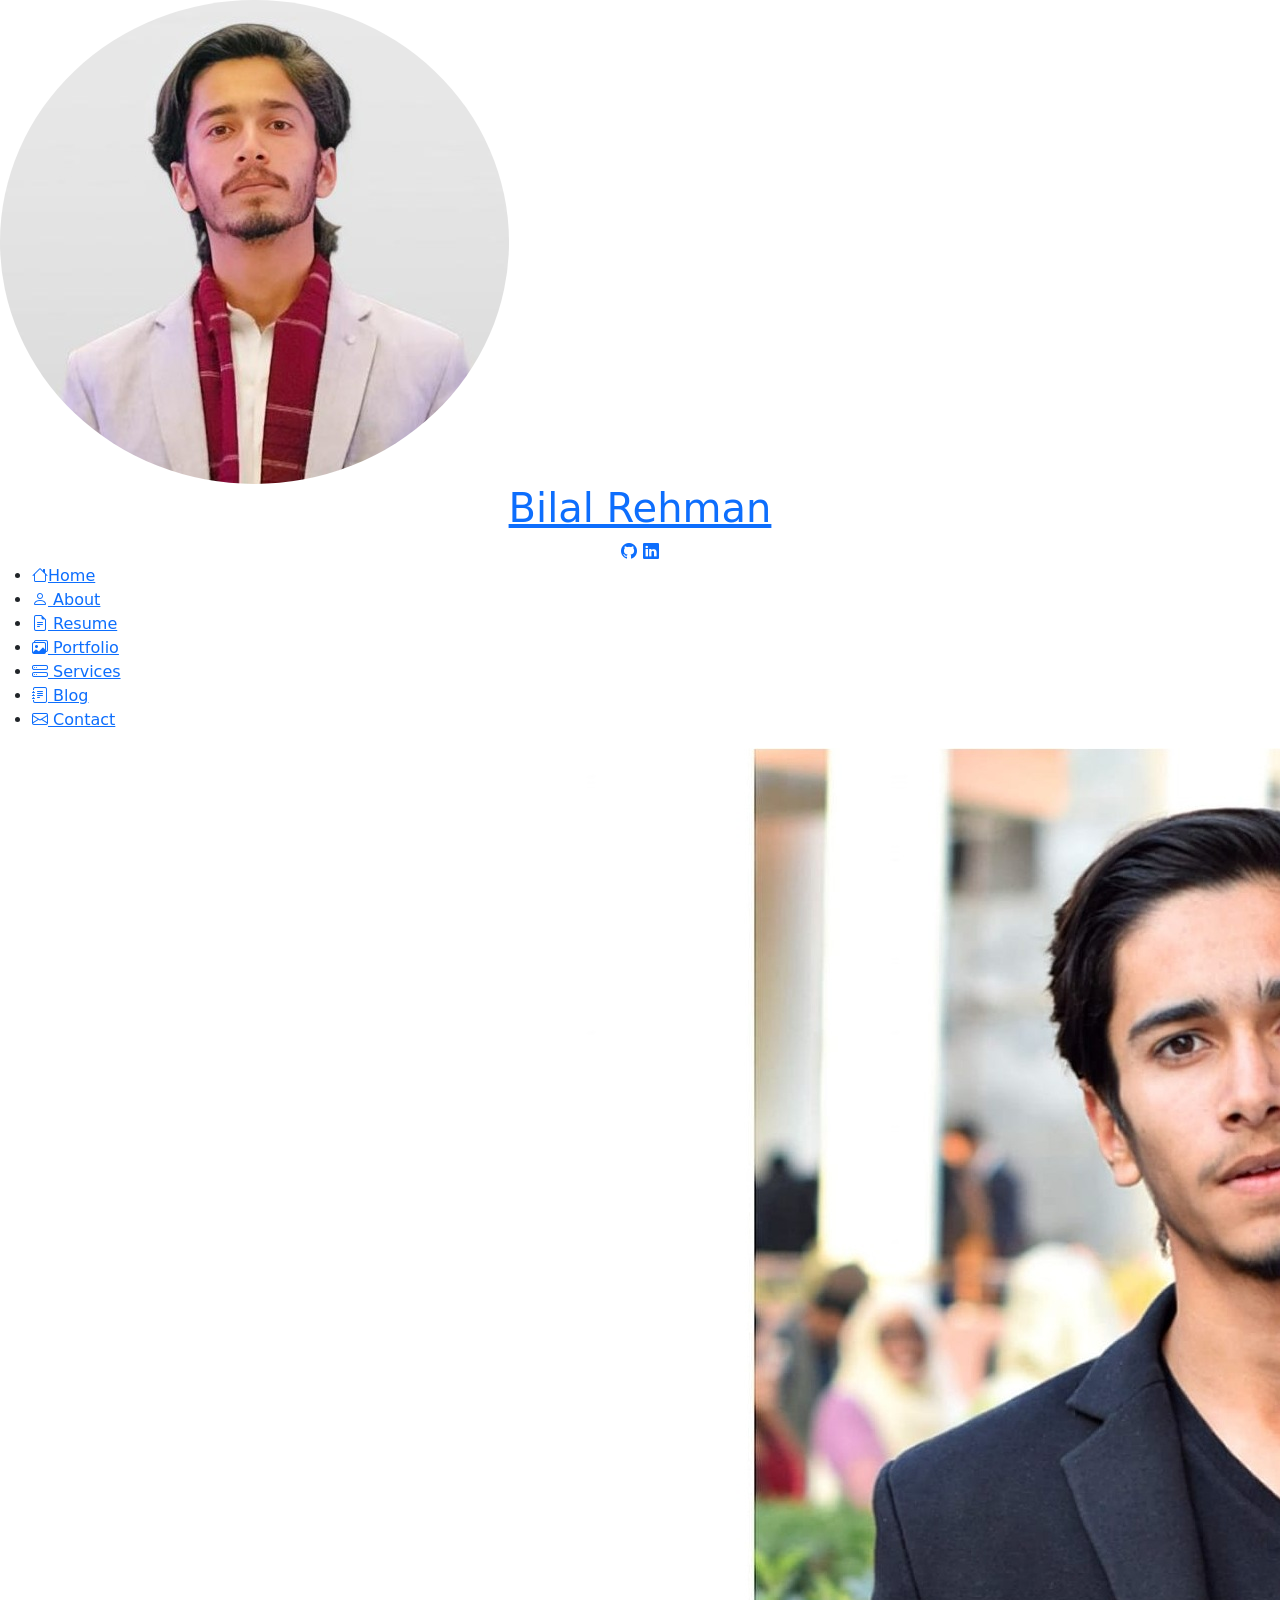
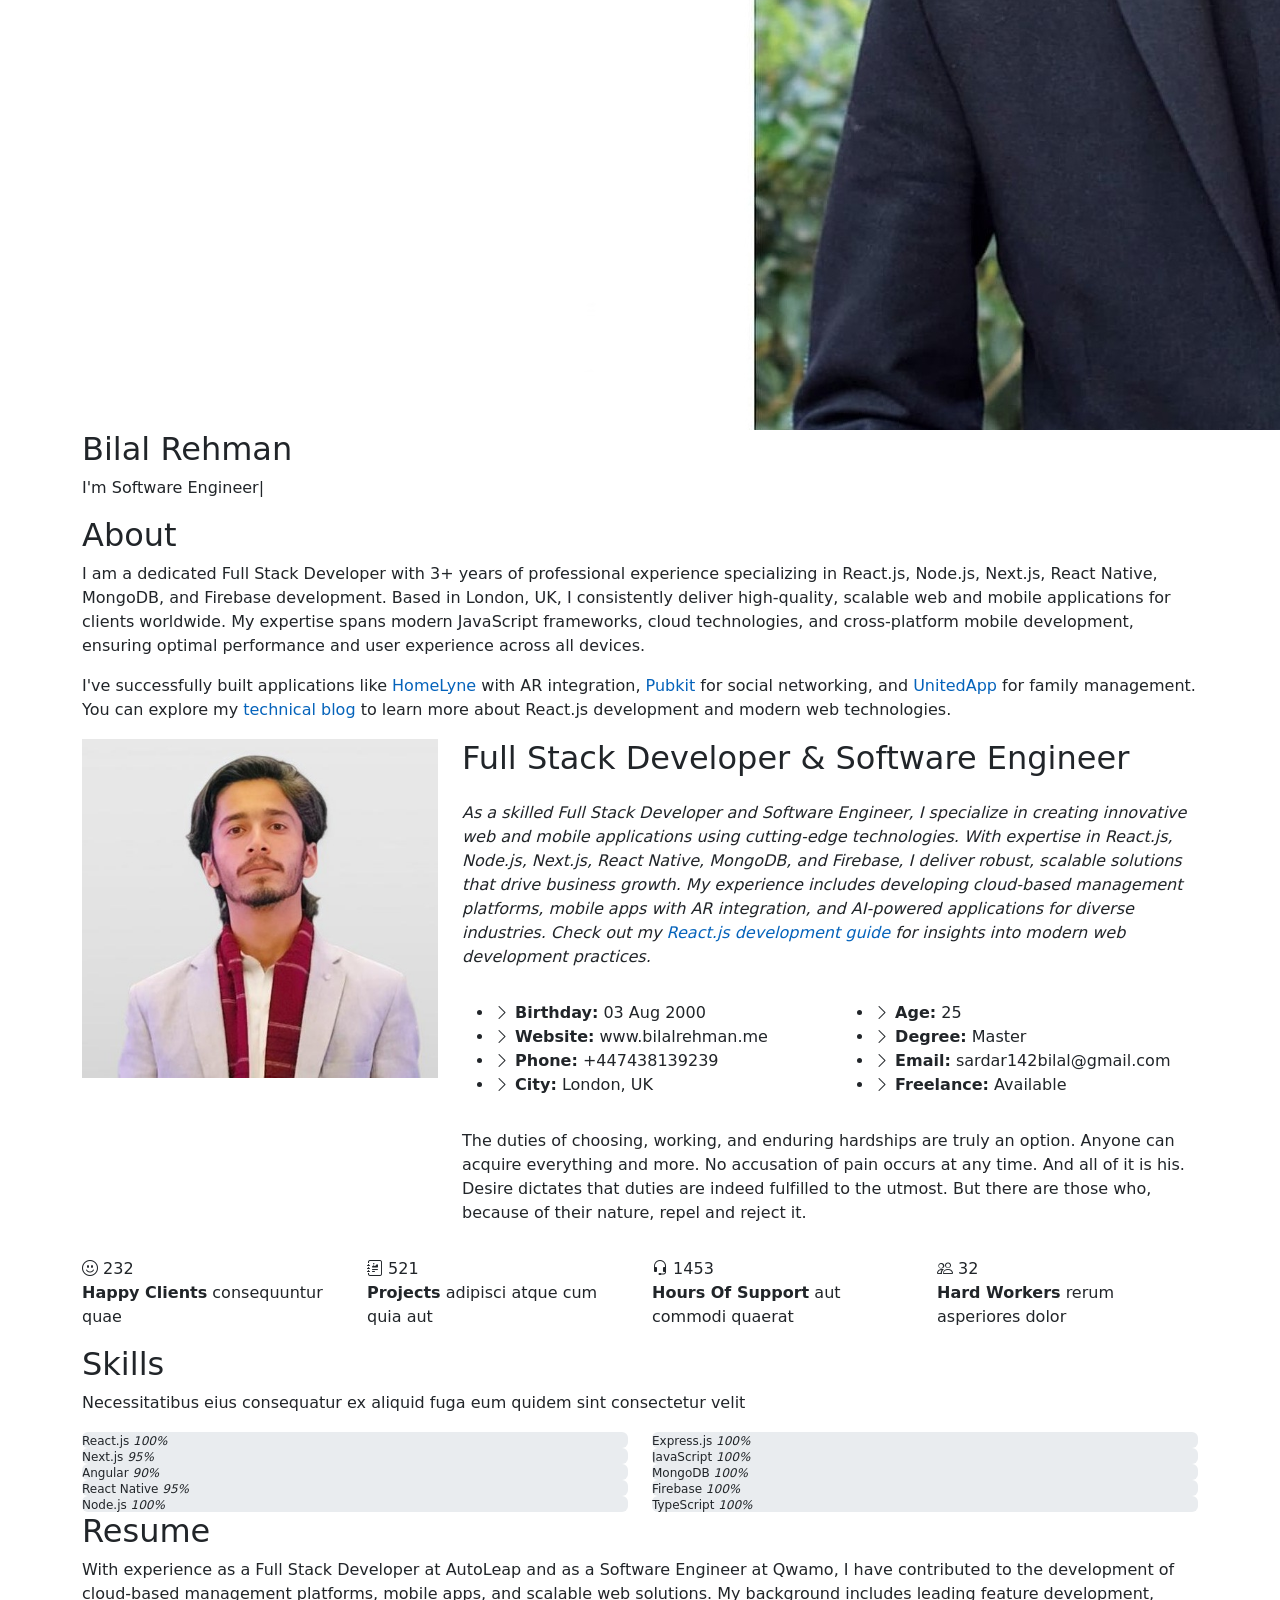
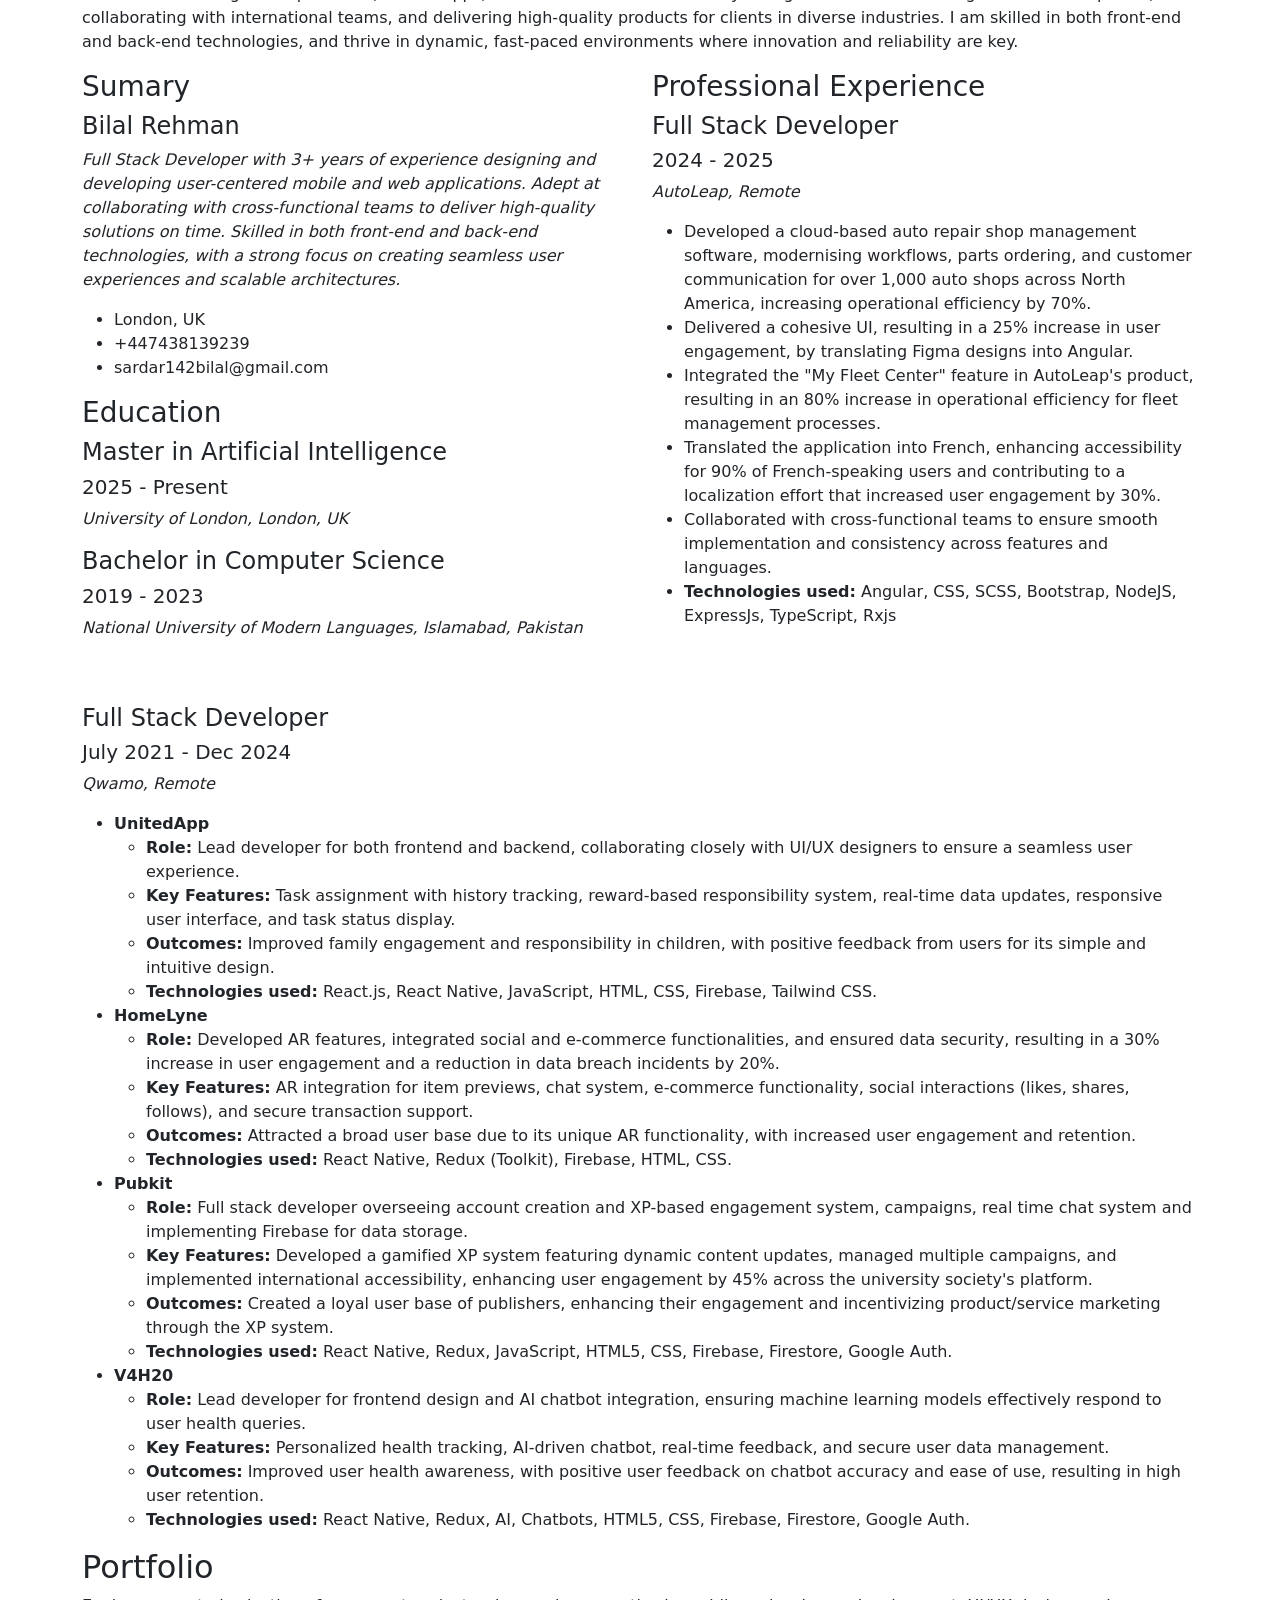
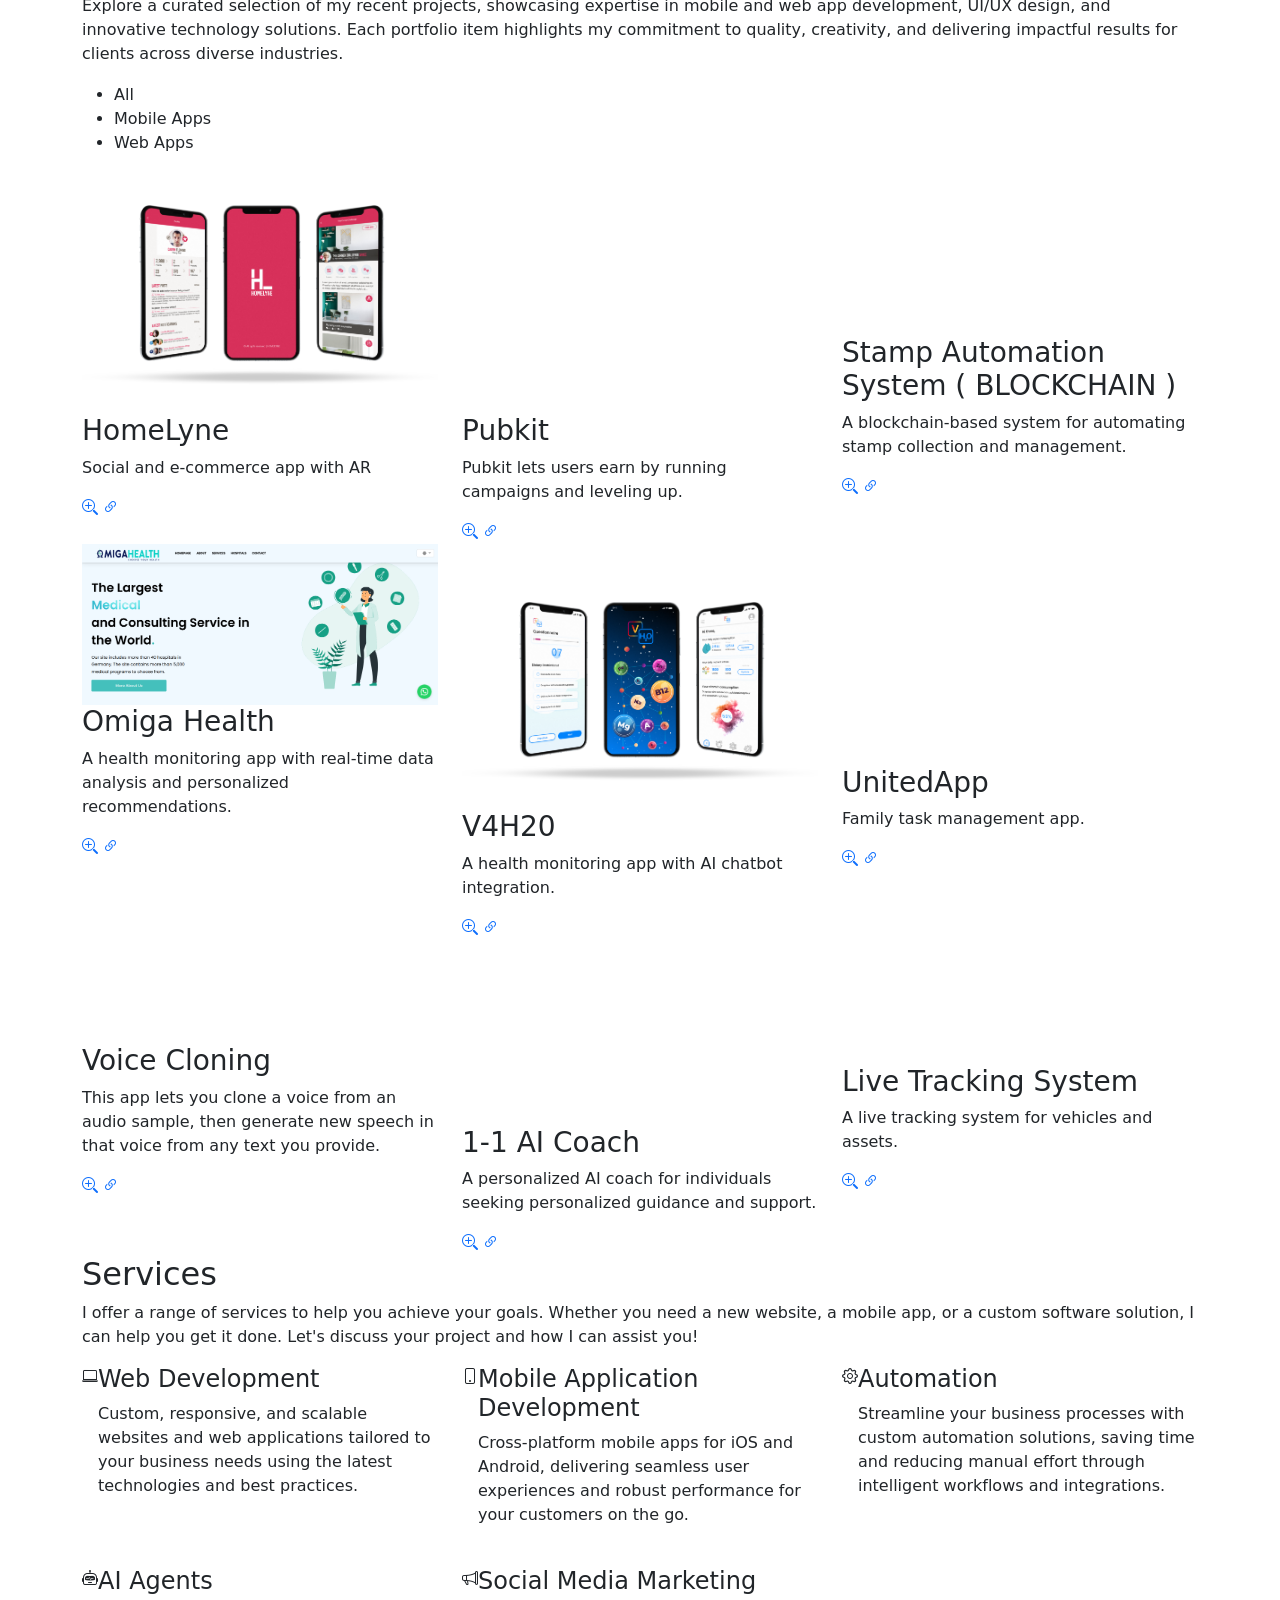
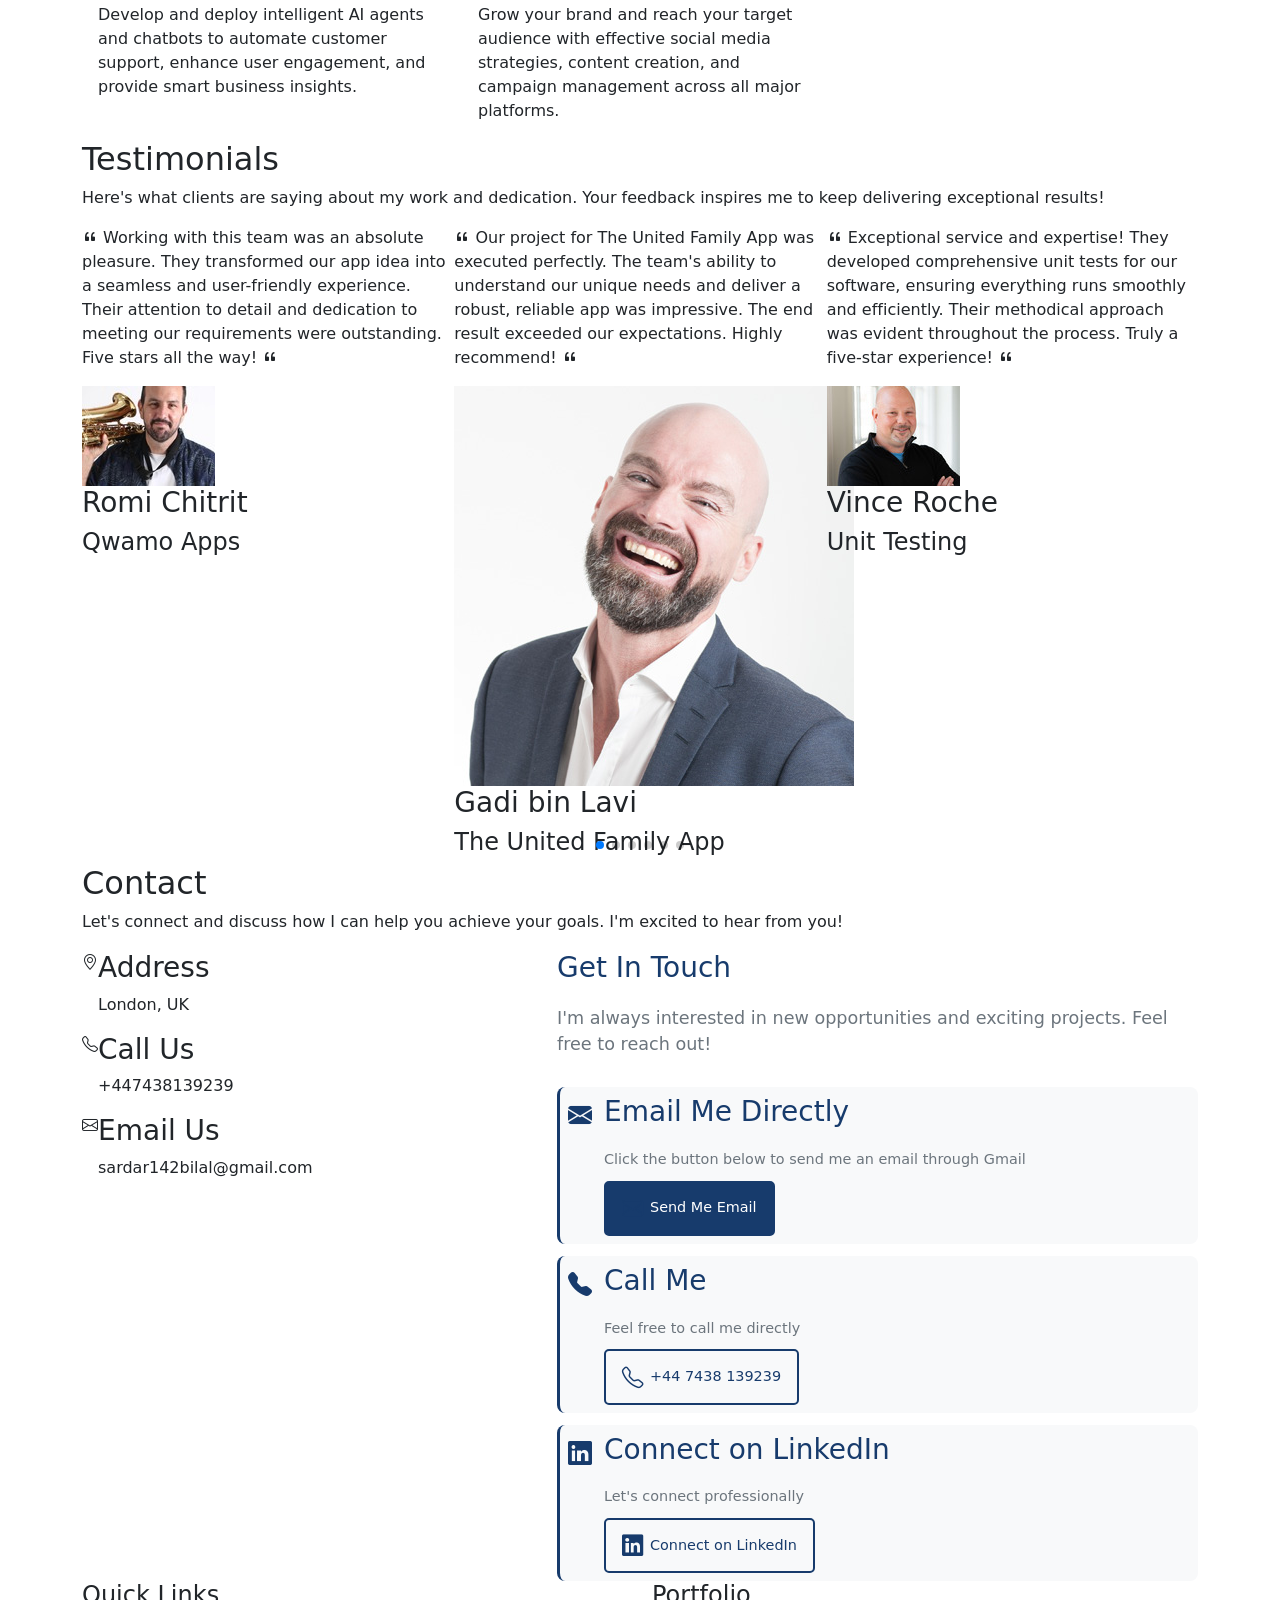
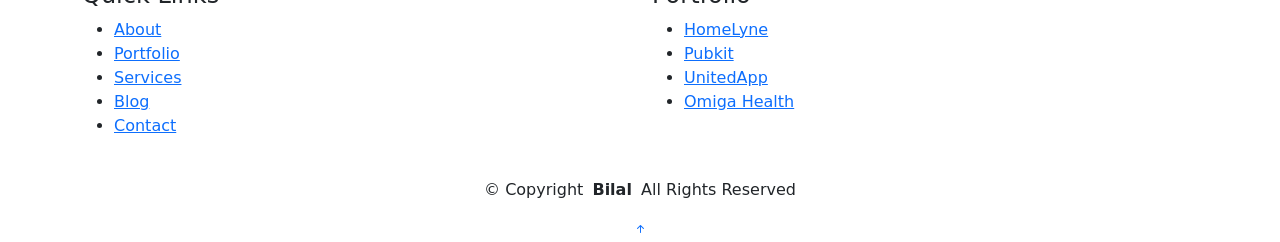
==== commit fa4c6ee5: "Refactor index.html for improved performance and structure: removed unnecessary media attributes fro" ====
--- a/index.html
+++ b/index.html
@@ -46,16 +46,13 @@
   <link href="assets/img/apple-touch-icon.png" rel="apple-touch-icon">
 
   <!-- Preload critical resources -->
-  <link rel="preload" href="assets/img/hero-bg.jpg" as="image" media="(min-width: 768px)">
-  <link rel="preload" href="assets/img/my-profile-img.jpg" as="image" media="(min-width: 768px)">
+  <link rel="preload" href="assets/img/hero-bg.jpg" as="image">
+  <link rel="preload" href="assets/img/my-profile-img.jpg" as="image">
 
   <!-- Resource Hints -->
   <link rel="dns-prefetch" href="//fonts.googleapis.com">
   <link rel="dns-prefetch" href="//fonts.gstatic.com">
   <link rel="dns-prefetch" href="//www.googletagmanager.com">
-  <link rel="preconnect" href="https://fonts.googleapis.com">
-  <link rel="preconnect" href="https://fonts.gstatic.com" crossorigin>
-  <link rel="preconnect" href="https://www.googletagmanager.com">
   <!-- Preload critical fonts -->
   <link rel="preload"
     href="https://fonts.googleapis.com/css2?family=Raleway:wght@400;700&family=Poppins:wght@400;600&display=swap"
@@ -65,59 +62,37 @@
       rel="stylesheet">
   </noscript>
 
-  <!-- Critical CSS -->
+
+  <!-- Vendor CSS Files -->
+  <link href="assets/vendor/bootstrap/css/bootstrap.min.css" rel="stylesheet">
+  <link href="assets/vendor/bootstrap-icons/bootstrap-icons.css" rel="stylesheet">
+  <link href="assets/vendor/aos/aos.css" rel="stylesheet">
+  <link href="assets/vendor/glightbox/css/glightbox.min.css" rel="stylesheet">
+  <link href="assets/vendor/swiper/swiper-bundle.min.css" rel="stylesheet">
+
+  <!-- Desktop-specific optimizations -->
   <style>
-    /* Critical above-the-fold styles */
-    body {
-      font-family: "Roboto", sans-serif;
-      margin: 0;
-      padding: 0;
-    }
-
-    .hero {
-      background: linear-gradient(45deg, rgba(5, 99, 187, 0.8), rgba(0, 0, 0, 0.8));
-      min-height: 100vh;
-      display: flex;
-      align-items: center;
-    }
-
-    .hero h2 {
-      color: white;
-      font-size: 2.5rem;
-      margin-bottom: 1rem;
-    }
-
-    .hero p {
-      color: white;
-      font-size: 1.2rem;
-    }
-
-    .container {
-      max-width: 1200px;
-      margin: 0 auto;
-      padding: 0 15px;
-    }
-
-    .btn {
-      display: inline-block;
-      padding: 10px 20px;
-      background: #0563bb;
-      color: white;
-      text-decoration: none;
-      border-radius: 5px;
+    /* Desktop-only performance improvements */
+    @media (min-width: 768px) {
+
+      /* Optimize desktop font rendering */
+      body {
+        font-display: swap;
+        text-rendering: optimizeSpeed;
+      }
+
+      /* Desktop image optimization */
+      img {
+        image-rendering: -webkit-optimize-contrast;
+        image-rendering: crisp-edges;
+      }
+
+      /* Desktop layout optimization */
+      .container {
+        contain: layout style;
+      }
     }
   </style>
-
-  <!-- Vendor CSS Files -->
-  <link href="assets/vendor/bootstrap/css/bootstrap.min.css" rel="stylesheet" media="print" onload="this.media='all'">
-  <link href="assets/vendor/bootstrap-icons/bootstrap-icons.css" rel="stylesheet" media="print"
-    onload="this.media='all'">
-  <link href="assets/vendor/aos/aos.css" rel="stylesheet" media="print" onload="this.media='all'">
-  <link href="assets/vendor/glightbox/css/glightbox.min.css" rel="stylesheet" media="print" onload="this.media='all'">
-  <link href="assets/vendor/swiper/swiper-bundle.min.css" rel="stylesheet" media="print" onload="this.media='all'">
-
-  <!-- Main CSS File -->
-  <link href="assets/css/main.css" rel="stylesheet">
 
   <!-- JSON-LD Structured Data -->
   <script type="application/ld+json">
@@ -1270,19 +1245,39 @@
   <div id="preloader"></div>
 
   <!-- Vendor JS Files -->
-  <script src="assets/vendor/bootstrap/js/bootstrap.bundle.min.js" defer></script>
-  <script src="assets/vendor/php-email-form/validate.js" defer></script>
-  <script src="assets/vendor/aos/aos.js" defer></script>
-  <script src="assets/vendor/typed.js/typed.umd.js" defer></script>
-  <script src="assets/vendor/purecounter/purecounter_vanilla.js" defer></script>
-  <script src="assets/vendor/waypoints/noframework.waypoints.js" defer></script>
-  <script src="assets/vendor/glightbox/js/glightbox.min.js" defer></script>
-  <script src="assets/vendor/imagesloaded/imagesloaded.pkgd.min.js" defer></script>
-  <script src="assets/vendor/isotope-layout/isotope.pkgd.min.js" defer></script>
-  <script src="assets/vendor/swiper/swiper-bundle.min.js" defer></script>
+  <script src="assets/vendor/bootstrap/js/bootstrap.bundle.min.js"></script>
+  <script src="assets/vendor/php-email-form/validate.js"></script>
+  <script src="assets/vendor/aos/aos.js"></script>
+  <script src="assets/vendor/typed.js/typed.umd.js"></script>
+  <script src="assets/vendor/purecounter/purecounter_vanilla.js"></script>
+  <script src="assets/vendor/waypoints/noframework.waypoints.js"></script>
+  <script src="assets/vendor/glightbox/js/glightbox.min.js"></script>
+  <script src="assets/vendor/imagesloaded/imagesloaded.pkgd.min.js"></script>
+  <script src="assets/vendor/isotope-layout/isotope.pkgd.min.js"></script>
+  <script src="assets/vendor/swiper/swiper-bundle.min.js"></script>
+
+  <!-- Desktop-specific JavaScript optimizations -->
+  <script>
+    // Desktop-only performance optimizations
+    if (window.innerWidth >= 768) {
+      // Desktop: Load non-critical scripts after page load
+      window.addEventListener('load', function () {
+        // Desktop-specific optimizations
+        if ('requestIdleCallback' in window) {
+          requestIdleCallback(function () {
+            // Desktop: Preload next page resources
+            const link = document.createElement('link');
+            link.rel = 'prefetch';
+            link.href = 'blog/index.html';
+            document.head.appendChild(link);
+          });
+        }
+      });
+    }
+  </script>
 
   <!-- Main JS File -->
-  <script src="assets/js/main.js" defer></script>
+  <script src="assets/js/main.js"></script>
 
 </body>
 
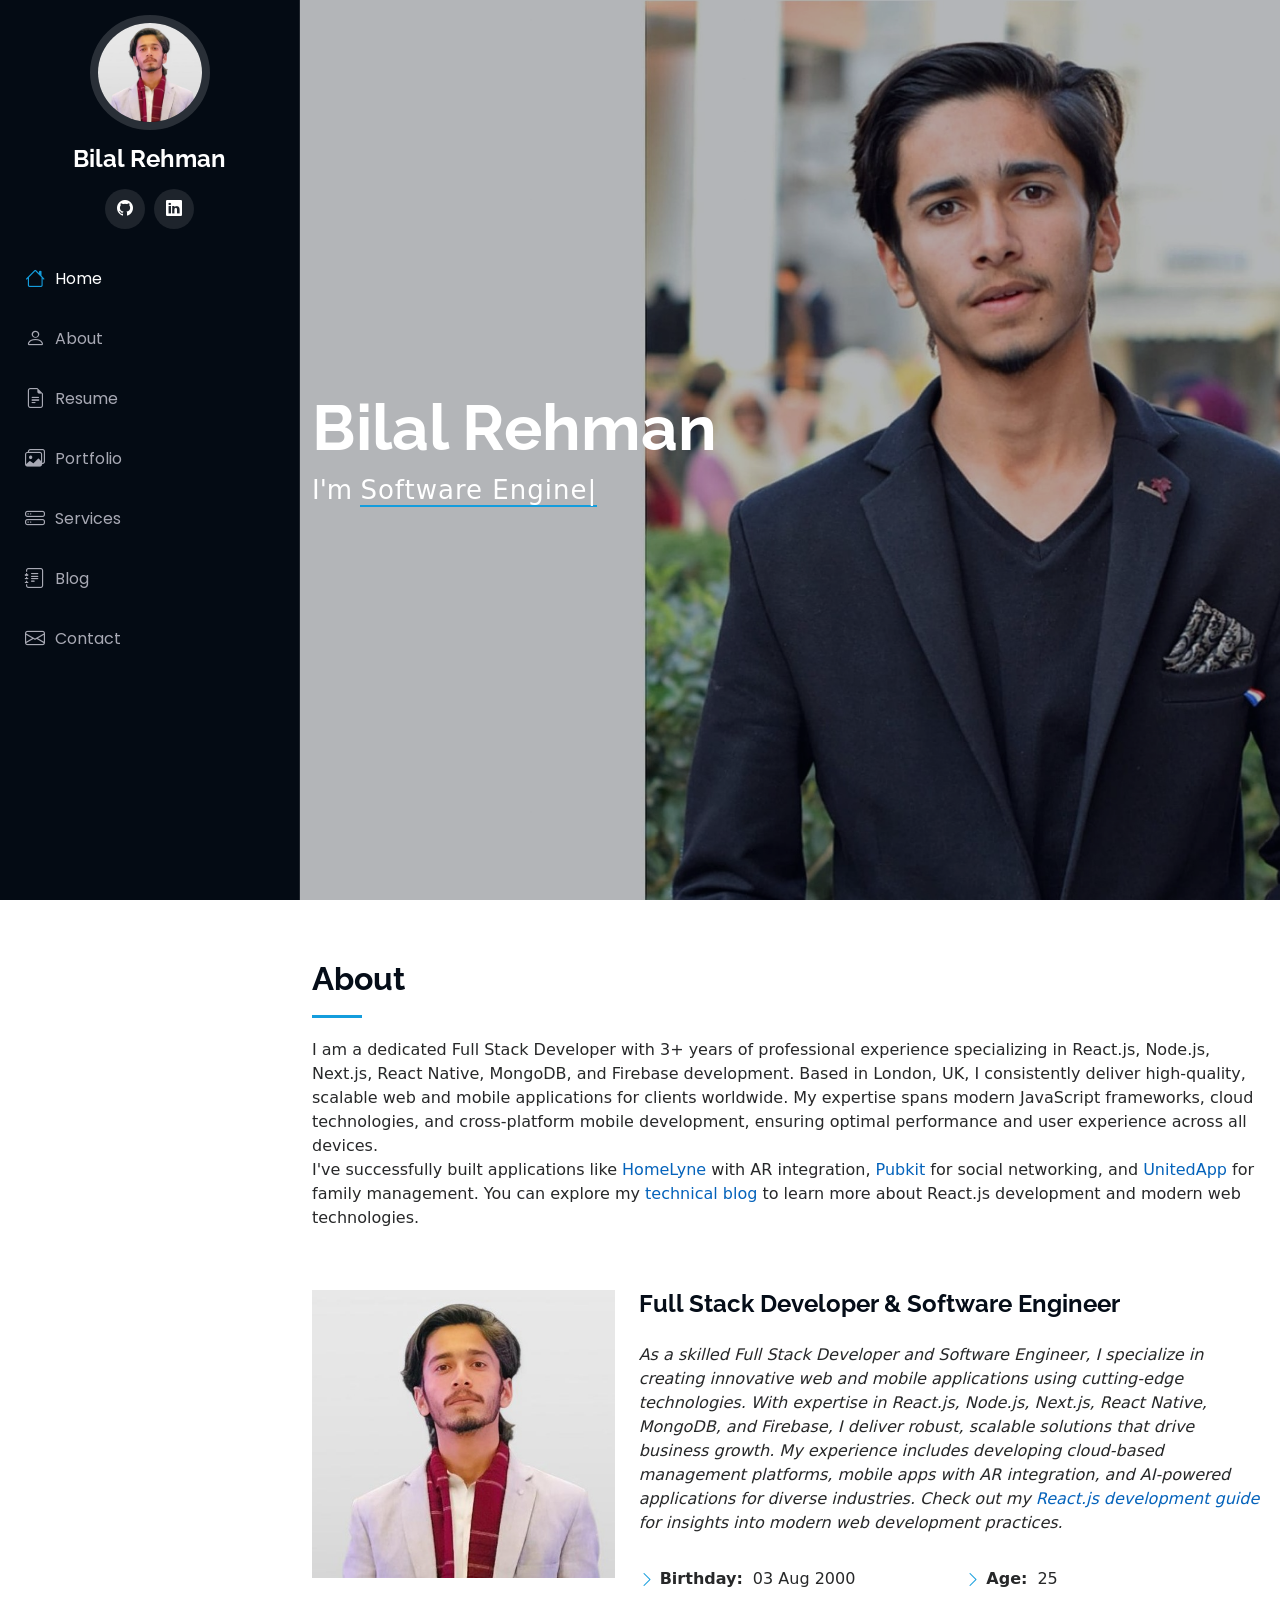
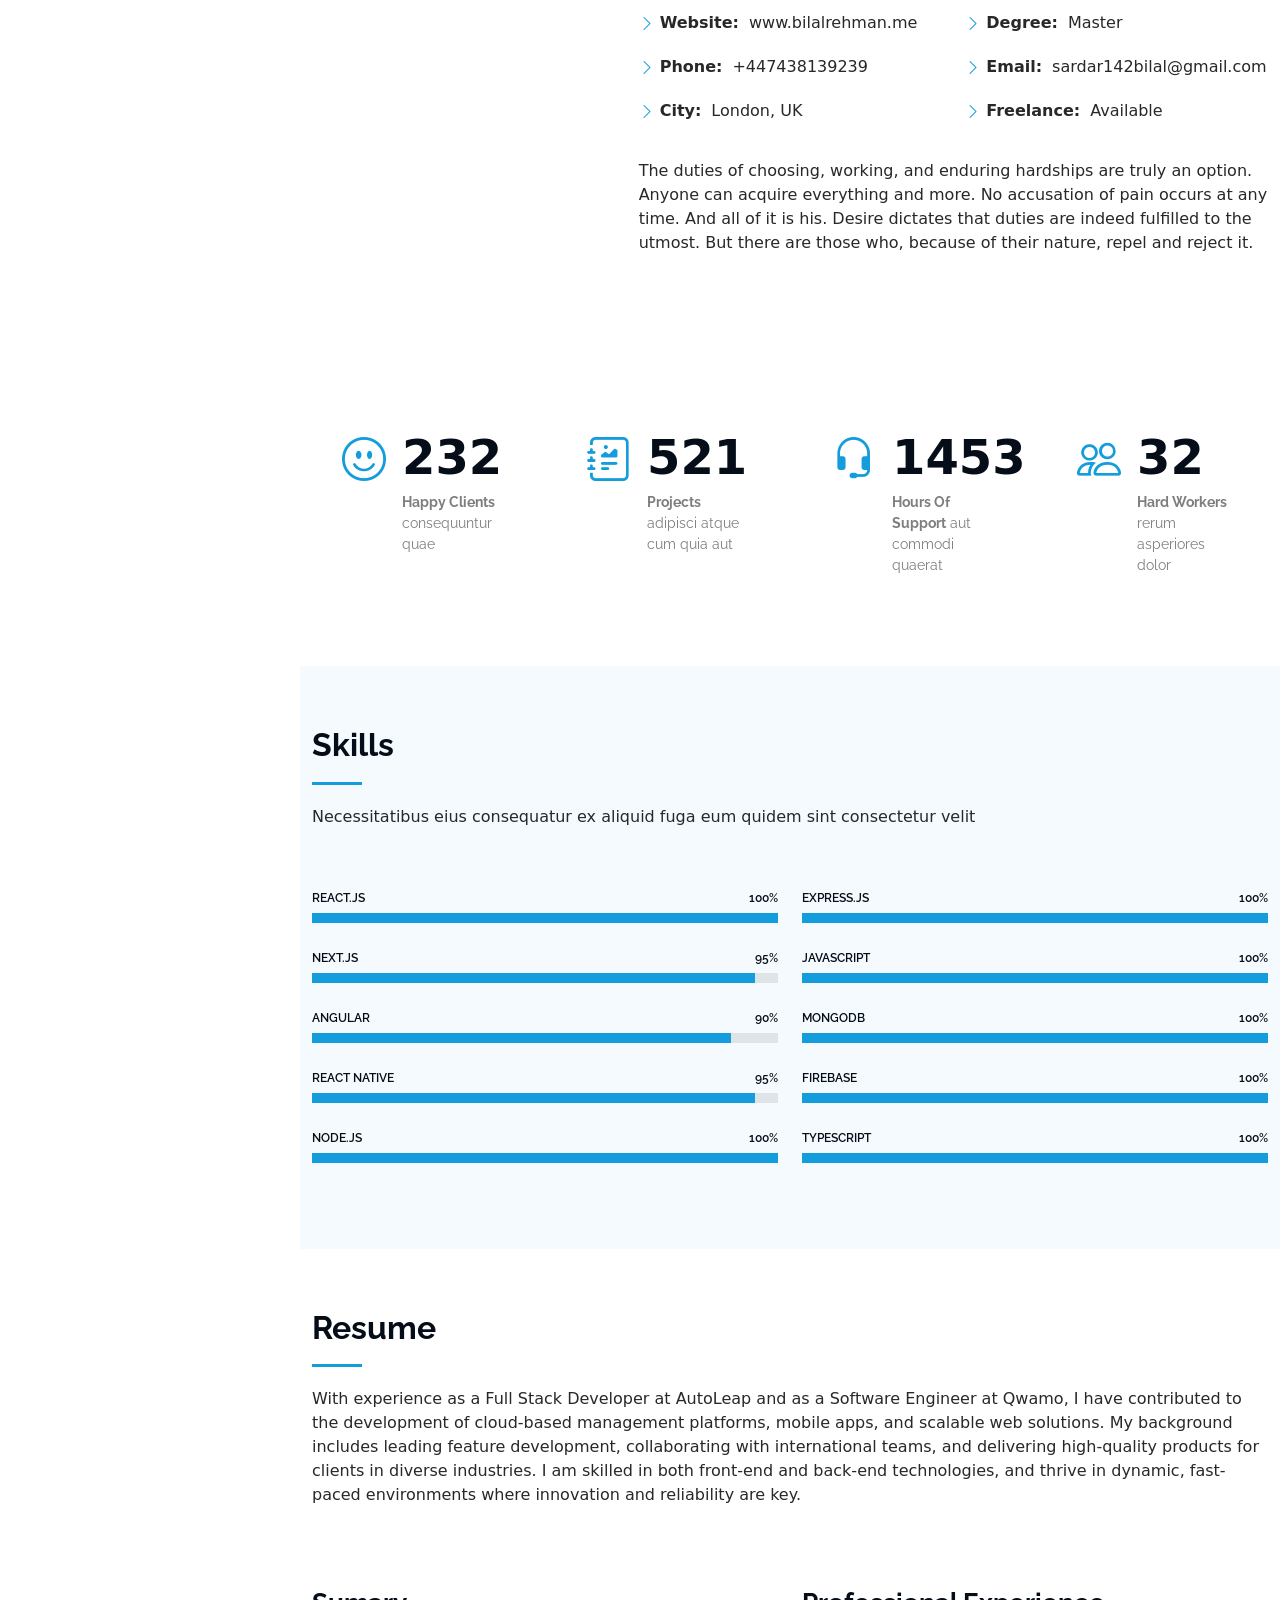
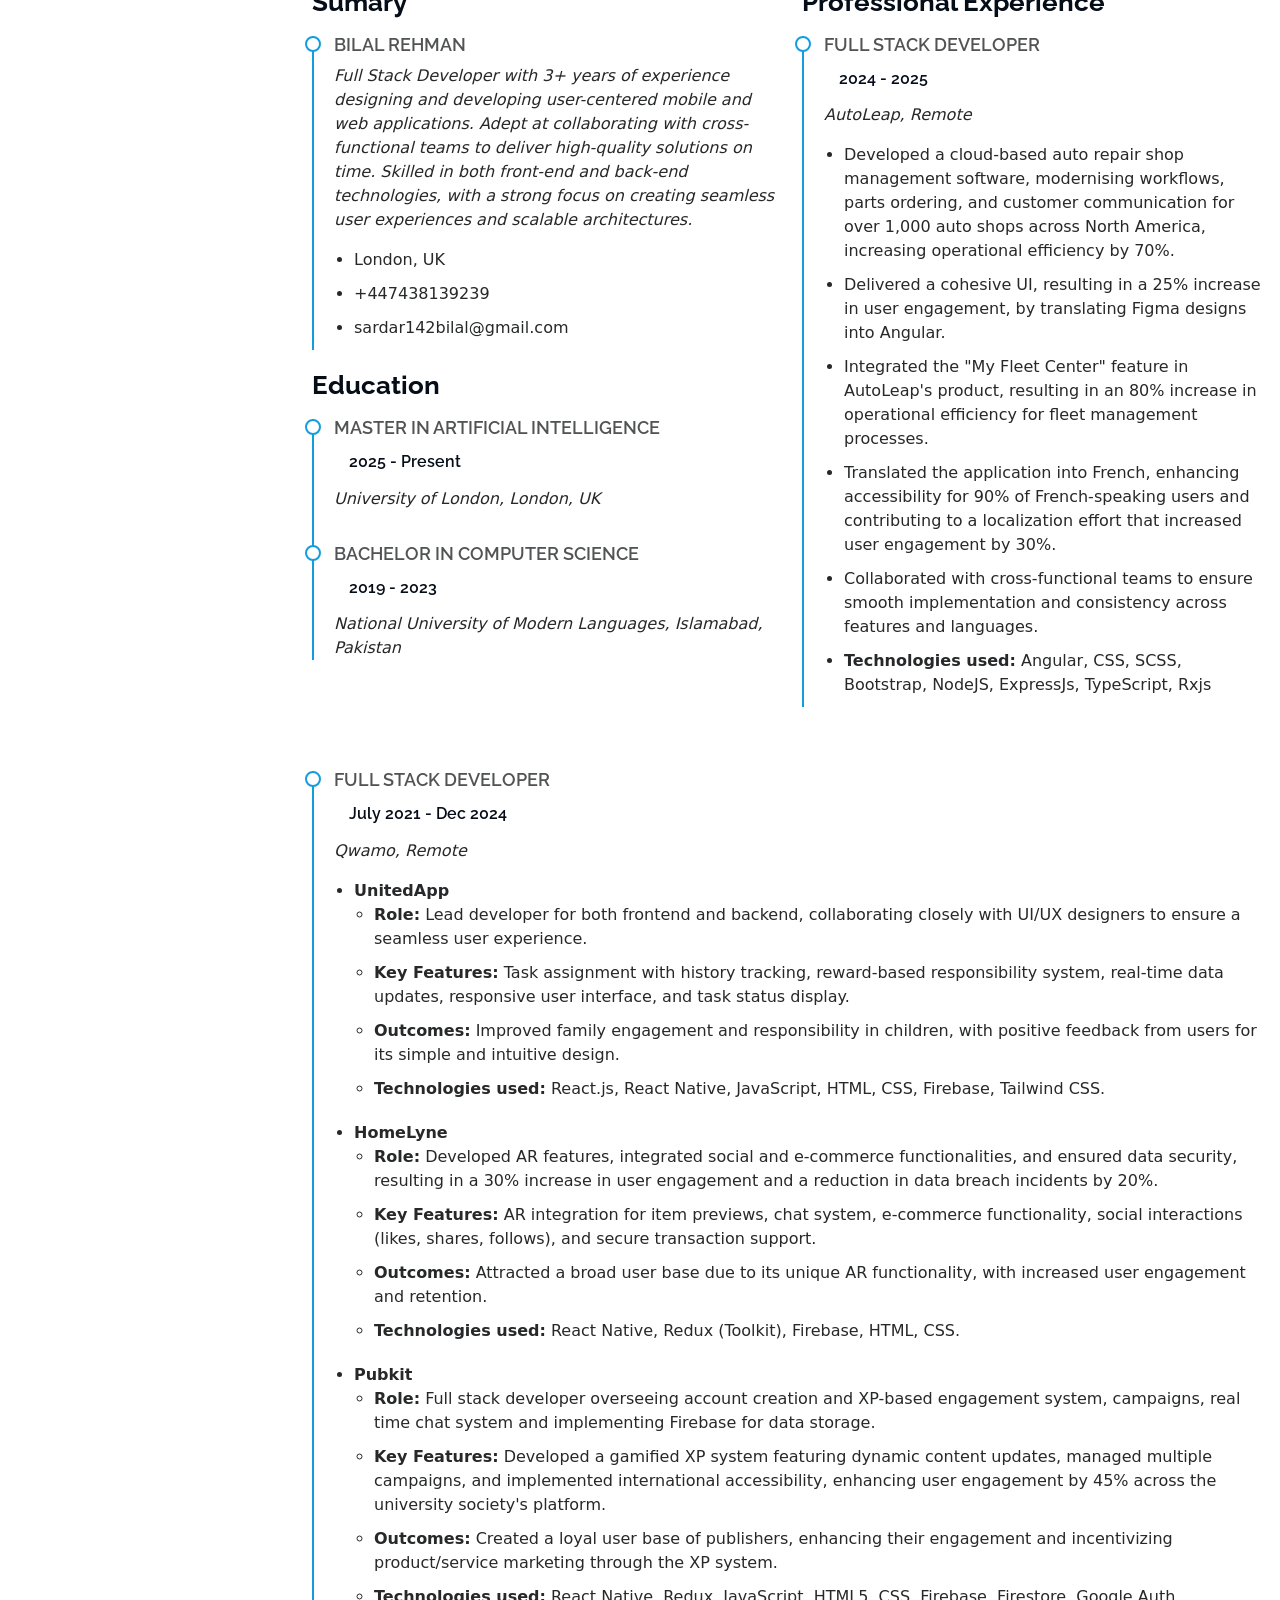
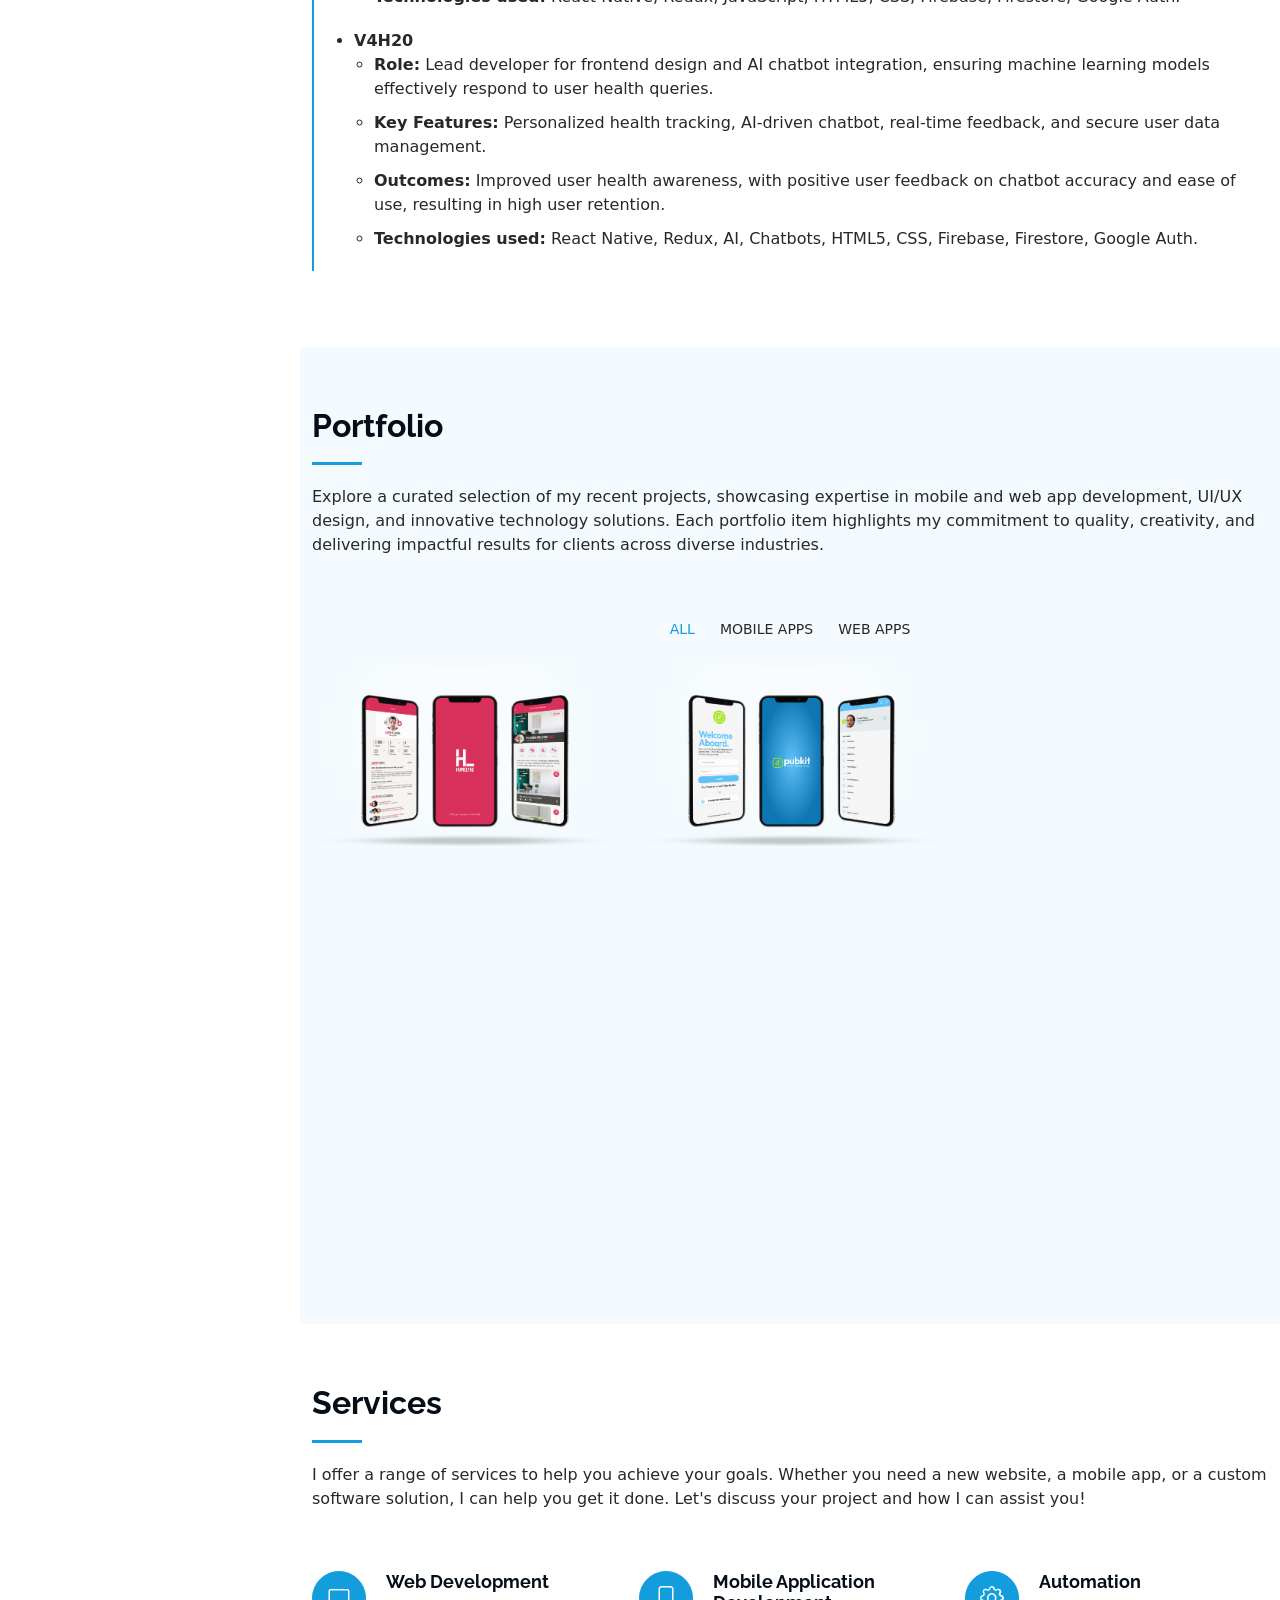
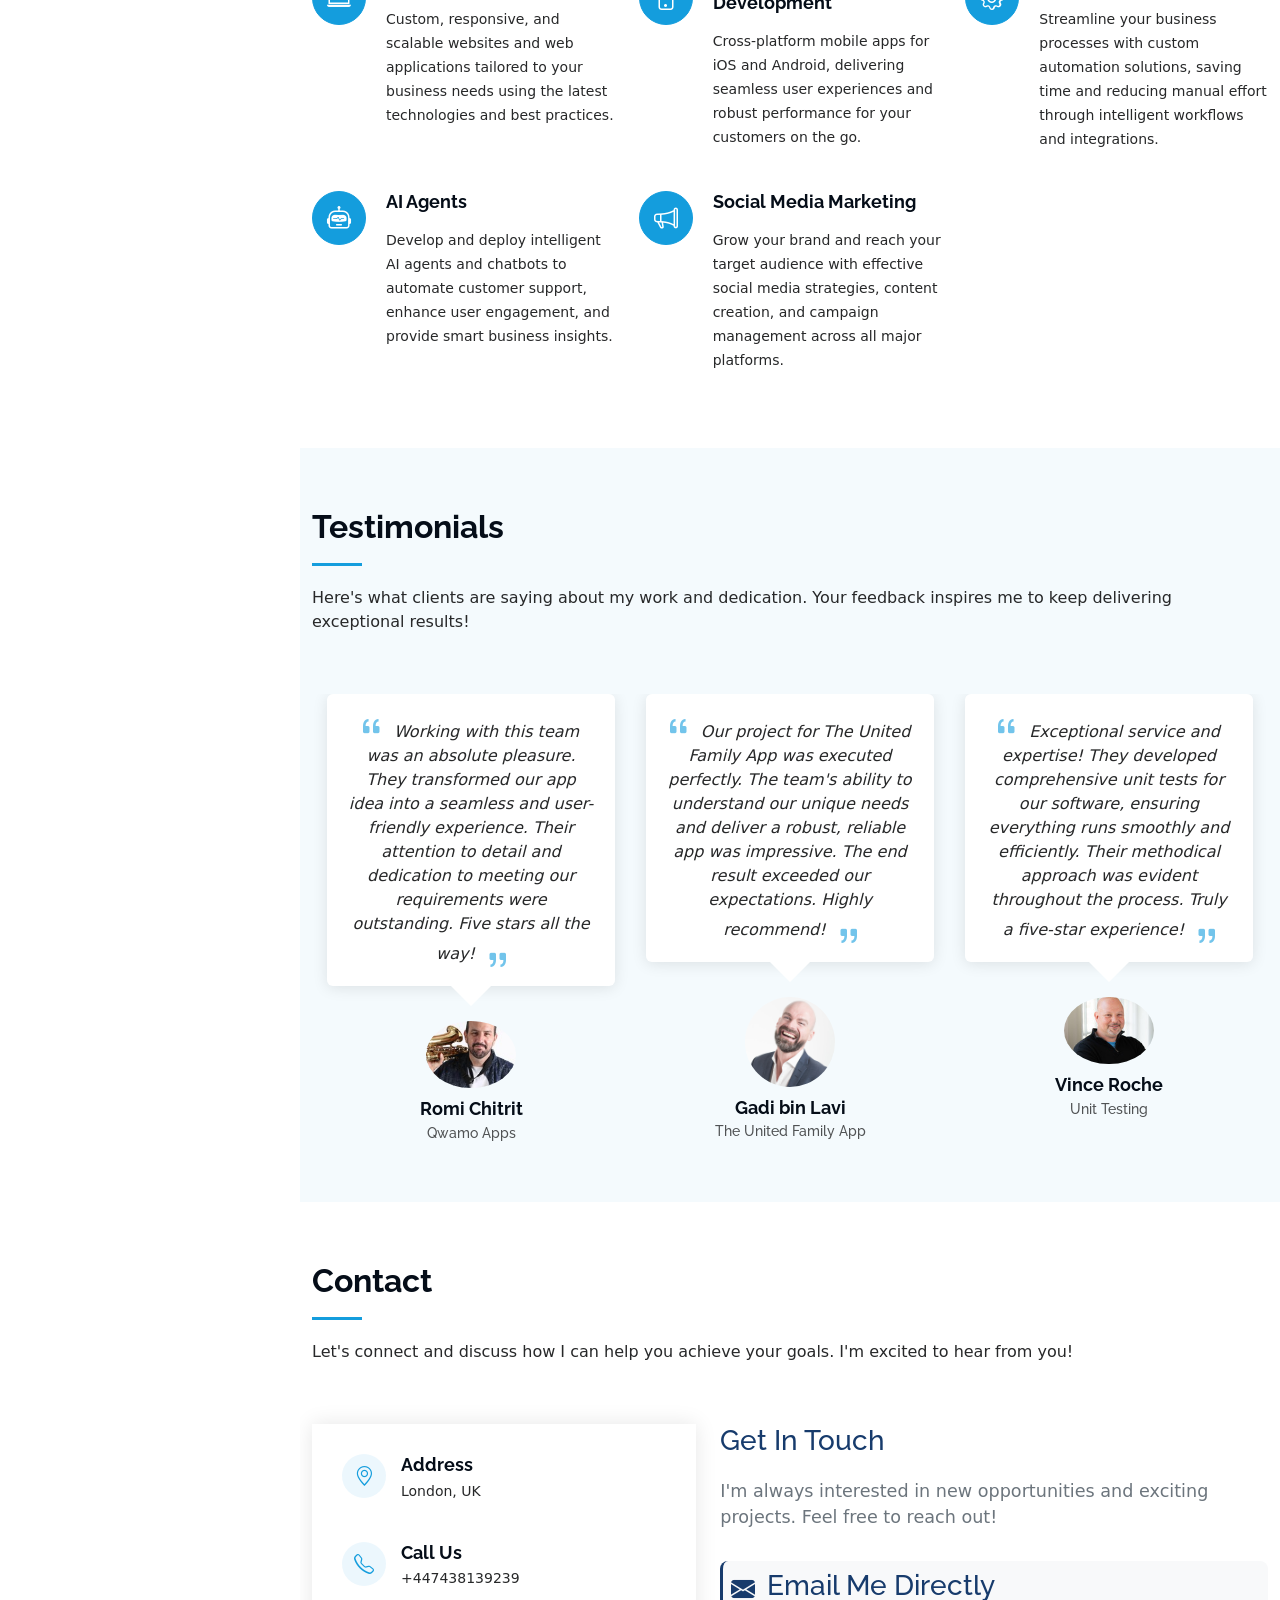
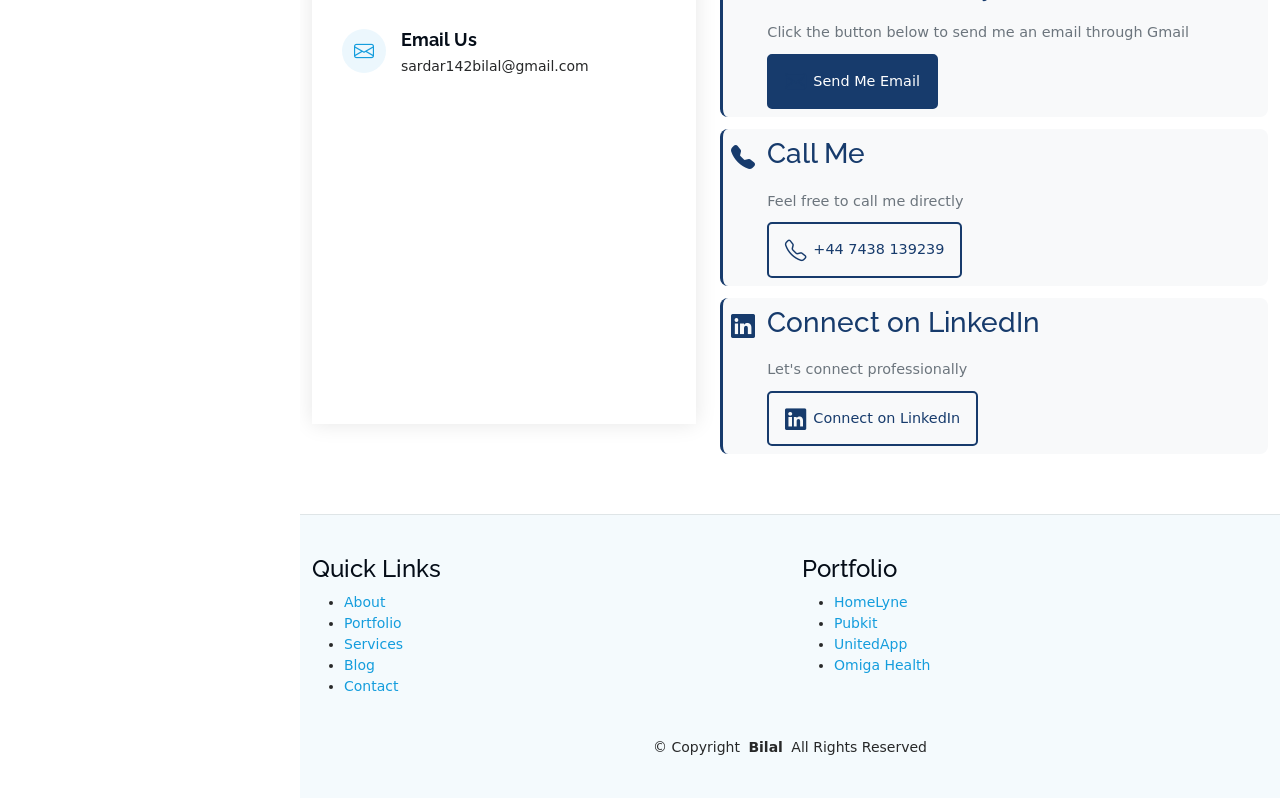
==== commit 13369568: "Remove desktop-specific optimizations from index.html and link to main CSS file for streamlined perf" ====
--- a/index.html
+++ b/index.html
@@ -70,29 +70,8 @@
   <link href="assets/vendor/glightbox/css/glightbox.min.css" rel="stylesheet">
   <link href="assets/vendor/swiper/swiper-bundle.min.css" rel="stylesheet">
 
-  <!-- Desktop-specific optimizations -->
-  <style>
-    /* Desktop-only performance improvements */
-    @media (min-width: 768px) {
-
-      /* Optimize desktop font rendering */
-      body {
-        font-display: swap;
-        text-rendering: optimizeSpeed;
-      }
-
-      /* Desktop image optimization */
-      img {
-        image-rendering: -webkit-optimize-contrast;
-        image-rendering: crisp-edges;
-      }
-
-      /* Desktop layout optimization */
-      .container {
-        contain: layout style;
-      }
-    }
-  </style>
+  <!-- Main CSS File -->
+  <link href="assets/css/main.css" rel="stylesheet">
 
   <!-- JSON-LD Structured Data -->
   <script type="application/ld+json">
@@ -1256,25 +1235,6 @@
   <script src="assets/vendor/isotope-layout/isotope.pkgd.min.js"></script>
   <script src="assets/vendor/swiper/swiper-bundle.min.js"></script>
 
-  <!-- Desktop-specific JavaScript optimizations -->
-  <script>
-    // Desktop-only performance optimizations
-    if (window.innerWidth >= 768) {
-      // Desktop: Load non-critical scripts after page load
-      window.addEventListener('load', function () {
-        // Desktop-specific optimizations
-        if ('requestIdleCallback' in window) {
-          requestIdleCallback(function () {
-            // Desktop: Preload next page resources
-            const link = document.createElement('link');
-            link.rel = 'prefetch';
-            link.href = 'blog/index.html';
-            document.head.appendChild(link);
-          });
-        }
-      });
-    }
-  </script>
 
   <!-- Main JS File -->
   <script src="assets/js/main.js"></script>
--- a/assets/css/main.css
+++ b/assets/css/main.css
@@ -0,0 +1,1286 @@
+/**
+* Template Name: iPortfolio
+* Template URL: https://bootstrapmade.com/iportfolio-bootstrap-portfolio-websites-template/
+* Updated: Jun 29 2024 with Bootstrap v5.3.3
+* Author: BootstrapMade.com
+* License: https://bootstrapmade.com/license/
+*/
+
+/*--------------------------------------------------------------
+# Font & Color Variables
+# Help: https://bootstrapmade.com/color-system/
+--------------------------------------------------------------*/
+/* Fonts */
+:root {
+  --default-font: "Roboto",  system-ui, -apple-system, "Segoe UI", Roboto, "Helvetica Neue", Arial, "Noto Sans", "Liberation Sans", sans-serif, "Apple Color Emoji", "Segoe UI Emoji", "Segoe UI Symbol", "Noto Color Emoji";
+  --heading-font: "Raleway",  sans-serif;
+  --nav-font: "Poppins",  sans-serif;
+}
+
+/* Font Display Optimization */
+@font-face {
+  font-family: 'Raleway';
+  font-display: swap;
+}
+
+@font-face {
+  font-family: 'Poppins';
+  font-display: swap;
+}
+
+/* Global Colors - The following color variables are used throughout the website. Updating them here will change the color scheme of the entire website */
+:root { 
+  --background-color: #ffffff; /* Background color for the entire website, including individual sections */
+  --default-color: #272829; /* Default color used for the majority of the text content across the entire website */
+  --heading-color: #050d18; /* Color for headings, subheadings and title throughout the website */
+  --accent-color: #149ddd; /* Accent color that represents your brand on the website. It's used for buttons, links, and other elements that need to stand out */
+  --surface-color: #ffffff; /* The surface color is used as a background of boxed elements within sections, such as cards, icon boxes, or other elements that require a visual separation from the global background. */
+  --contrast-color: #ffffff; /* Contrast color for text, ensuring readability against backgrounds of accent, heading, or default colors. */
+}
+
+/* Nav Menu Colors - The following color variables are used specifically for the navigation menu. They are separate from the global colors to allow for more customization options */
+:root {
+  --nav-color: #a8a9b4;  /* The default color of the main navmenu links */
+  --nav-hover-color: #ffffff; /* Applied to main navmenu links when they are hovered over or active */
+  --nav-mobile-background-color: #040b14; /* Used as the background color for mobile navigation menu */
+  --nav-dropdown-background-color: #040b14; /* Used as the background color for dropdown items that appear when hovering over primary navigation items */
+  --nav-dropdown-color: #a8a9b4; /* Used for navigation links of the dropdown items in the navigation menu. */
+  --nav-dropdown-hover-color: #ffffff; /* Similar to --nav-hover-color, this color is applied to dropdown navigation links when they are hovered over. */
+}
+
+/* Color Presets - These classes override global colors when applied to any section or element, providing reuse of the sam color scheme. */
+
+.light-background {
+  --background-color: #f4fafd;
+  --surface-color: #ffffff;
+}
+
+.dark-background {
+  --background-color: #040b14;
+  --default-color: #ffffff;
+  --heading-color: #ffffff;
+  --surface-color: #151f2b;
+  --contrast-color: #ffffff;
+}
+
+/* Smooth scroll */
+:root {
+  scroll-behavior: smooth;
+}
+
+/*--------------------------------------------------------------
+# General Styling & Shared Classes
+--------------------------------------------------------------*/
+body {
+  color: var(--default-color);
+  background-color: var(--background-color);
+  font-family: var(--default-font);
+}
+
+a {
+  color: var(--accent-color);
+  text-decoration: none;
+  transition: 0.3s;
+}
+
+a:hover {
+  color: color-mix(in srgb, var(--accent-color), transparent 25%);
+  text-decoration: none;
+}
+
+h1,
+h2,
+h3,
+h4,
+h5,
+h6 {
+  color: var(--heading-color);
+  font-family: var(--heading-font);
+}
+
+/* PHP Email Form Messages
+------------------------------*/
+.php-email-form .error-message {
+  display: none;
+  background: #df1529;
+  color: #ffffff;
+  text-align: left;
+  padding: 15px;
+  margin-bottom: 24px;
+  font-weight: 600;
+}
+
+.php-email-form .sent-message {
+  display: none;
+  color: #ffffff;
+  background: #059652;
+  text-align: center;
+  padding: 15px;
+  margin-bottom: 24px;
+  font-weight: 600;
+}
+
+.php-email-form .loading {
+  display: none;
+  background: var(--surface-color);
+  text-align: center;
+  padding: 15px;
+  margin-bottom: 24px;
+}
+
+.php-email-form .loading:before {
+  content: "";
+  display: inline-block;
+  border-radius: 50%;
+  width: 24px;
+  height: 24px;
+  margin: 0 10px -6px 0;
+  border: 3px solid var(--accent-color);
+  border-top-color: var(--surface-color);
+  animation: php-email-form-loading 1s linear infinite;
+}
+
+@keyframes php-email-form-loading {
+  0% {
+    transform: rotate(0deg);
+  }
+
+  100% {
+    transform: rotate(360deg);
+  }
+}
+
+/*--------------------------------------------------------------
+# Global Header
+--------------------------------------------------------------*/
+.header {
+  color: var(--default-color);
+  background-color: var(--background-color);
+  position: fixed;
+  top: 0;
+  left: 0;
+  bottom: 0;
+  padding: 0 15px;
+  width: 300px;
+  transition: all ease-in-out 0.3s;
+  overflow-y: auto;
+  z-index: 997;
+  border-right: 1px solid color-mix(in srgb, var(--default-color), transparent 90%);
+}
+
+.header .profile-img img {
+  margin: 15px auto;
+  display: block;
+  width: 120px;
+  border: 8px solid color-mix(in srgb, var(--default-color), transparent 85%);
+}
+
+.header .logo {
+  line-height: 1;
+  margin-bottom: 15px;
+}
+
+.header .logo img {
+  max-height: 32px;
+  margin-right: 8px;
+}
+
+.header .logo h1 {
+  font-size: 24px;
+  margin: 0;
+  font-weight: 700;
+  color: var(--heading-color);
+}
+
+.header .social-links {
+  margin: 0 0 20px 0;
+}
+
+.header .social-links a {
+  font-size: 16px;
+  display: inline-flex;
+  align-items: center;
+  justify-content: center;
+  background: color-mix(in srgb, var(--default-color), transparent 90%);
+  color: var(--default-color);
+  margin: 0 2px;
+  border-radius: 50%;
+  text-align: center;
+  width: 40px;
+  height: 40px;
+  transition: 0.3s;
+}
+
+.header .social-links a:hover {
+  color: var(--contrast-color);
+  background: var(--accent-color);
+}
+
+@media (min-width: 1200px) {
+
+  .header~main,
+  .header~#footer {
+    margin-left: 300px;
+  }
+}
+
+@media (max-width: 1199px) {
+  .header {
+    left: -100%;
+  }
+}
+
+.header.header-show {
+  left: 0;
+}
+
+.header .header-toggle {
+  color: var(--contrast-color);
+  background-color: var(--accent-color);
+  font-size: 22px;
+  display: flex;
+  align-items: center;
+  justify-content: center;
+  width: 40px;
+  height: 40px;
+  border-radius: 50%;
+  cursor: pointer;
+  position: fixed;
+  top: 15px;
+  right: 15px;
+  z-index: 9999;
+  transition: background-color 0.3s;
+}
+
+.header .header-toggle:hover {
+  color: var(--contrast-color);
+  background-color: color-mix(in srgb, var(--accent-color) 90%, white 15%);
+}
+
+/*--------------------------------------------------------------
+# Navigation Menu
+--------------------------------------------------------------*/
+.mobile-nav-toggle {
+  display: none;
+}
+
+.navmenu {
+  padding: 0;
+  z-index: 9997;
+}
+
+.navmenu ul {
+  list-style: none;
+  padding: 0 0 20px 0;
+  margin: 0;
+}
+
+.navmenu a,
+.navmenu a:focus {
+  color: var(--nav-color);
+  padding: 15px 10px;
+  font-family: var(--nav-font);
+  font-size: 16px;
+  font-weight: 400;
+  display: flex;
+  align-items: center;
+  white-space: nowrap;
+  transition: 0.3s;
+  width: 100%;
+}
+
+.navmenu a .navicon,
+.navmenu a:focus .navicon {
+  font-size: 20px;
+  margin-right: 10px;
+}
+
+.navmenu a .toggle-dropdown,
+.navmenu a:focus .toggle-dropdown {
+  font-size: 12px;
+  line-height: 0;
+  margin-left: auto;
+  width: 30px;
+  height: 30px;
+  display: flex;
+  align-items: center;
+  justify-content: center;
+  border-radius: 50%;
+  transition: 0.3s;
+  flex-shrink: 0;
+  background-color: color-mix(in srgb, var(--accent-color), transparent 90%);
+}
+
+.navmenu a .toggle-dropdown:hover,
+.navmenu a:focus .toggle-dropdown:hover {
+  background-color: var(--accent-color);
+  color: var(--contrast-color);
+}
+
+.navmenu a:hover,
+.navmenu .active,
+.navmenu .active:focus {
+  color: var(--nav-hover-color);
+}
+
+.navmenu a:hover .navicon,
+.navmenu .active .navicon,
+.navmenu .active:focus .navicon {
+  color: var(--accent-color);
+}
+
+.navmenu .active .toggle-dropdown,
+.navmenu .active:focus .toggle-dropdown {
+  background-color: var(--accent-color);
+  color: var(--contrast-color);
+  transform: rotate(180deg);
+}
+
+.navmenu .dropdown {
+  display: block;
+}
+
+.navmenu .dropdown a,
+.navmenu .dropdown a:focus {
+  color: --nav-dropdown-color;
+}
+
+.navmenu .dropdown a:hover,
+.navmenu .dropdown .active,
+.navmenu .dropdown .active:focus {
+  color: var(--nav-dropdown-hover-color);
+}
+
+.navmenu .dropdown ul {
+  position: static;
+  display: none;
+  z-index: 99;
+  padding: 5px 10px;
+  margin: 5px 10px;
+  background-color: var(--nav-dropdown-background-color);
+  border: 1px solid color-mix(in srgb, var(--default-color), transparent 90%);
+  box-shadow: none;
+  transition: all 0.5s ease-in-out;
+}
+
+.navmenu .dropdown ul ul {
+  background-color: rgba(33, 37, 41, 0.1);
+}
+
+.navmenu .dropdown>.dropdown-active {
+  display: block;
+  background-color: rgba(33, 37, 41, 0.03);
+}
+
+/*--------------------------------------------------------------
+# Global Footer
+--------------------------------------------------------------*/
+.footer {
+  color: var(--default-color);
+  background-color: var(--background-color);
+  font-size: 14px;
+  padding: 40px 0;
+  position: relative;
+  border-top: 1px solid color-mix(in srgb, var(--default-color), transparent 90%);
+}
+
+.footer .copyright p {
+  margin-bottom: 0;
+}
+
+.footer .credits {
+  margin-top: 4px;
+  font-size: 13px;
+  text-align: center;
+}
+
+/*--------------------------------------------------------------
+# Preloader
+--------------------------------------------------------------*/
+#preloader {
+  position: fixed;
+  inset: 0;
+  z-index: 999999;
+  overflow: hidden;
+  background: var(--background-color);
+  transition: all 0.6s ease-out;
+}
+
+#preloader:before {
+  content: "";
+  position: fixed;
+  top: calc(50% - 30px);
+  left: calc(50% - 30px);
+  border: 6px solid #ffffff;
+  border-color: var(--accent-color) transparent var(--accent-color) transparent;
+  border-radius: 50%;
+  width: 60px;
+  height: 60px;
+  animation: animate-preloader 1.5s linear infinite;
+}
+
+@keyframes animate-preloader {
+  0% {
+    transform: rotate(0deg);
+  }
+
+  100% {
+    transform: rotate(360deg);
+  }
+}
+
+/*--------------------------------------------------------------
+# Scroll Top Button
+--------------------------------------------------------------*/
+.scroll-top {
+  position: fixed;
+  visibility: hidden;
+  opacity: 0;
+  right: 15px;
+  bottom: -15px;
+  z-index: 99999;
+  background-color: var(--accent-color);
+  width: 44px;
+  height: 44px;
+  border-radius: 50px;
+  transition: all 0.4s;
+}
+
+.scroll-top i {
+  font-size: 24px;
+  color: var(--contrast-color);
+  line-height: 0;
+}
+
+.scroll-top:hover {
+  background-color: color-mix(in srgb, var(--accent-color), transparent 20%);
+  color: var(--contrast-color);
+}
+
+.scroll-top.active {
+  visibility: visible;
+  opacity: 1;
+  bottom: 15px;
+}
+
+/*--------------------------------------------------------------
+# Disable aos animation delay on mobile devices
+--------------------------------------------------------------*/
+@media screen and (max-width: 768px) {
+  [data-aos-delay] {
+    transition-delay: 0 !important;
+  }
+}
+
+/*--------------------------------------------------------------
+# Global Page Titles & Breadcrumbs
+--------------------------------------------------------------*/
+.page-title {
+  color: var(--default-color);
+  background-color: var(--background-color);
+  padding: 25px 0;
+  position: relative;
+}
+
+.page-title h1 {
+  font-size: 24px;
+  font-weight: 700;
+}
+
+.page-title .breadcrumbs ol {
+  display: flex;
+  flex-wrap: wrap;
+  list-style: none;
+  padding: 0;
+  margin: 0;
+  font-size: 14px;
+  font-weight: 400;
+}
+
+.page-title .breadcrumbs ol li+li {
+  padding-left: 10px;
+}
+
+.page-title .breadcrumbs ol li+li::before {
+  content: "/";
+  display: inline-block;
+  padding-right: 10px;
+  color: color-mix(in srgb, var(--default-color), transparent 70%);
+}
+
+/*--------------------------------------------------------------
+# Global Sections
+--------------------------------------------------------------*/
+section,
+.section {
+  color: var(--default-color);
+  background-color: var(--background-color);
+  padding: 60px 0;
+  overflow: clip;
+}
+
+/*--------------------------------------------------------------
+# Global Section Titles
+--------------------------------------------------------------*/
+.section-title {
+  padding-bottom: 60px;
+  position: relative;
+}
+
+.section-title h2 {
+  font-size: 32px;
+  font-weight: 700;
+  margin-bottom: 20px;
+  padding-bottom: 20px;
+  position: relative;
+}
+
+.section-title h2:after {
+  content: "";
+  position: absolute;
+  display: block;
+  width: 50px;
+  height: 3px;
+  background: var(--accent-color);
+  left: 0;
+  bottom: 0;
+}
+
+.section-title p {
+  margin-bottom: 0;
+}
+
+/*--------------------------------------------------------------
+# Hero Section
+--------------------------------------------------------------*/
+.hero {
+  width: 100%;
+  min-height: 100vh;
+  position: relative;
+  padding: 80px 0;
+  display: flex;
+  align-items: center;
+  justify-content: center;
+}
+
+.hero img {
+  position: absolute;
+  inset: 0;
+  display: block;
+  width: 100%;
+  height: 100%;
+  object-fit: cover;
+  z-index: 1;
+}
+
+.hero:before {
+  content: "";
+  background: color-mix(in srgb, var(--background-color), transparent 70%);
+  position: absolute;
+  inset: 0;
+  z-index: 2;
+}
+
+.hero .container {
+  position: relative;
+  z-index: 3;
+}
+
+.hero h2 {
+  margin: 0;
+  font-size: 64px;
+  font-weight: 700;
+}
+
+.hero p {
+  margin: 5px 0 0 0;
+  font-size: 26px;
+}
+
+.hero p span {
+  letter-spacing: 1px;
+  border-bottom: 2px solid var(--accent-color);
+}
+
+.hero .social-links {
+  margin-top: 25px;
+}
+
+.hero .social-links a {
+  font-size: 24px;
+  display: inline-block;
+  color: color-mix(in srgb, var(--default-color), transparent 50%);
+  line-height: 1;
+  margin-right: 20px;
+  transition: 0.3s;
+}
+
+.hero .social-links a:hover {
+  color: var(--accent-color);
+}
+
+@media (max-width: 768px) {
+  .hero h2 {
+    font-size: 32px;
+  }
+
+  .hero p {
+    font-size: 20px;
+  }
+}
+
+/*--------------------------------------------------------------
+# About Section
+--------------------------------------------------------------*/
+.about .content h2 {
+  font-weight: 700;
+  font-size: 24px;
+}
+
+.about .content ul {
+  list-style: none;
+  padding: 0;
+}
+
+.about .content ul li {
+  margin-bottom: 20px;
+  display: flex;
+  align-items: center;
+}
+
+.about .content ul strong {
+  margin-right: 10px;
+}
+
+.about .content ul i {
+  font-size: 16px;
+  margin-right: 5px;
+  color: var(--accent-color);
+  line-height: 0;
+}
+
+/*--------------------------------------------------------------
+# Stats Section
+--------------------------------------------------------------*/
+.stats .stats-item {
+  padding: 30px;
+  width: 100%;
+}
+
+.stats .stats-item i {
+  color: var(--accent-color);
+  display: block;
+  font-size: 44px;
+  float: left;
+  line-height: 0;
+}
+
+.stats .stats-item .purecounter {
+  color: var(--heading-color);
+  font-size: 48px;
+  line-height: 40px;
+  display: block;
+  font-weight: 700;
+  margin-left: 60px;
+}
+
+.stats .stats-item p {
+  color: color-mix(in srgb, var(--default-color), transparent 40%);
+  padding: 15px 0 0 0;
+  margin: 0 0 0 60px;
+  font-family: var(--heading-font);
+  font-size: 14px;
+}
+
+/*--------------------------------------------------------------
+# Skills Section
+--------------------------------------------------------------*/
+.skills .progress {
+  height: 60px;
+  display: block;
+  background: none;
+  border-radius: 0;
+}
+
+.skills .progress .skill {
+  color: var(--heading-color);
+  padding: 0;
+  margin: 0 0 6px 0;
+  text-transform: uppercase;
+  display: block;
+  font-weight: 600;
+  font-family: var(--heading-font);
+}
+
+.skills .progress .skill .val {
+  float: right;
+  font-style: normal;
+}
+
+.skills .progress-bar-wrap {
+  background: color-mix(in srgb, var(--default-color), transparent 90%);
+  height: 10px;
+}
+
+.skills .progress-bar {
+  width: 1px;
+  height: 10px;
+  transition: 0.9s;
+  background-color: var(--accent-color);
+}
+
+/*--------------------------------------------------------------
+# Resume Section
+--------------------------------------------------------------*/
+.resume .resume-title {
+  color: var(--heading-color);
+  font-size: 26px;
+  font-weight: 700;
+  margin-top: 20px;
+  margin-bottom: 20px;
+}
+
+.resume .resume-item {
+  padding: 0 0 20px 20px;
+  margin-top: -2px;
+  border-left: 2px solid var(--accent-color);
+  position: relative;
+}
+
+.resume .resume-item h4 {
+  line-height: 18px;
+  font-size: 18px;
+  font-weight: 600;
+  text-transform: uppercase;
+  color: color-mix(in srgb, var(--default-color), transparent 20%);
+  margin-bottom: 10px;
+}
+
+.resume .resume-item h5 {
+  font-size: 16px;
+  padding: 5px 15px;
+  display: inline-block;
+  font-weight: 600;
+  margin-bottom: 10px;
+}
+
+.resume .resume-item ul {
+  padding-left: 20px;
+}
+
+.resume .resume-item ul li {
+  padding-bottom: 10px;
+}
+
+.resume .resume-item:last-child {
+  padding-bottom: 0;
+}
+
+.resume .resume-item::before {
+  content: "";
+  position: absolute;
+  width: 16px;
+  height: 16px;
+  border-radius: 50px;
+  left: -9px;
+  top: 0;
+  background: var(--background-color);
+  border: 2px solid var(--accent-color);
+}
+
+/*--------------------------------------------------------------
+# Portfolio Section
+--------------------------------------------------------------*/
+.portfolio .portfolio-filters {
+  padding: 0;
+  margin: 0 auto 20px auto;
+  list-style: none;
+  text-align: center;
+}
+
+.portfolio .portfolio-filters li {
+  cursor: pointer;
+  display: inline-block;
+  padding: 0;
+  font-size: 14px;
+  font-weight: 400;
+  margin: 0 10px;
+  line-height: 1;
+  text-transform: uppercase;
+  margin-bottom: 10px;
+  transition: all 0.3s ease-in-out;
+}
+
+.portfolio .portfolio-filters li:hover,
+.portfolio .portfolio-filters li.filter-active {
+  color: var(--accent-color);
+}
+
+.portfolio .portfolio-filters li:first-child {
+  margin-left: 0;
+}
+
+.portfolio .portfolio-filters li:last-child {
+  margin-right: 0;
+}
+
+@media (max-width: 575px) {
+  .portfolio .portfolio-filters li {
+    font-size: 14px;
+    margin: 0 5px;
+  }
+}
+
+.portfolio .portfolio-content {
+  position: relative;
+  overflow: hidden;
+}
+
+.portfolio .portfolio-content img {
+  transition: 0.3s;
+}
+
+.portfolio .portfolio-content .portfolio-info {
+  opacity: 0;
+  position: absolute;
+  inset: 0;
+  z-index: 3;
+  transition: all ease-in-out 0.3s;
+  background: rgba(0, 0, 0, 0.6);
+  padding: 15px;
+}
+
+.portfolio .portfolio-content .portfolio-info h4 {
+  font-size: 14px;
+  padding: 5px 10px;
+  font-weight: 400;
+  color: #ffffff;
+  display: inline-block;
+  background-color: var(--accent-color);
+}
+
+.portfolio .portfolio-content .portfolio-info p {
+  position: absolute;
+  bottom: 10px;
+  text-align: center;
+  display: inline-block;
+  left: 0;
+  right: 0;
+  font-size: 16px;
+  font-weight: 600;
+  color: rgba(255, 255, 255, 0.8);
+}
+
+.portfolio .portfolio-content .portfolio-info .preview-link,
+.portfolio .portfolio-content .portfolio-info .details-link {
+  position: absolute;
+  left: calc(50% - 40px);
+  font-size: 26px;
+  top: calc(50% - 14px);
+  color: #fff;
+  transition: 0.3s;
+  line-height: 1.2;
+}
+
+.portfolio .portfolio-content .portfolio-info .preview-link:hover,
+.portfolio .portfolio-content .portfolio-info .details-link:hover {
+  color: var(--accent-color);
+}
+
+.portfolio .portfolio-content .portfolio-info .details-link {
+  left: 50%;
+  font-size: 34px;
+  line-height: 0;
+}
+
+.portfolio .portfolio-content:hover .portfolio-info {
+  opacity: 1;
+}
+
+.portfolio .portfolio-content:hover img {
+  transform: scale(1.1);
+}
+
+/*--------------------------------------------------------------
+# Services Section
+--------------------------------------------------------------*/
+.services .service-item {
+  position: relative;
+}
+
+.services .service-item .icon {
+  background: var(--accent-color);
+  display: flex;
+  align-items: center;
+  justify-content: center;
+  width: 54px;
+  height: 54px;
+  border-radius: 50%;
+  transition: 0.5s;
+  border: 1px solid var(--accent-color);
+  margin-right: 20px;
+}
+
+.services .service-item .icon i {
+  color: var(--contrast-color);
+  font-size: 24px;
+  line-height: 0;
+}
+
+.services .service-item:hover .icon {
+  background: var(--surface-color);
+}
+
+.services .service-item:hover .icon i {
+  color: var(--accent-color);
+}
+
+.services .service-item .title {
+  font-weight: 700;
+  margin-bottom: 15px;
+  font-size: 18px;
+}
+
+.services .service-item .title a {
+  color: var(--heading-color);
+}
+
+.services .service-item .title a:hover {
+  color: var(--accent-color);
+}
+
+.services .service-item .description {
+  line-height: 24px;
+  font-size: 14px;
+}
+
+/*--------------------------------------------------------------
+# Testimonials Section
+--------------------------------------------------------------*/
+.testimonials .testimonials-carousel,
+.testimonials .testimonials-slider {
+  overflow: hidden;
+}
+
+.testimonials .testimonial-item {
+  box-sizing: content-box;
+  text-align: center;
+  min-height: 320px;
+}
+
+.testimonials .testimonial-item .testimonial-img {
+  width: 90px;
+  border-radius: 50%;
+  margin: 0 auto;
+}
+
+.testimonials .testimonial-item h3 {
+  font-size: 18px;
+  font-weight: bold;
+  margin: 10px 0 5px 0;
+}
+
+.testimonials .testimonial-item h4 {
+  font-size: 14px;
+  color: color-mix(in srgb, var(--default-color), transparent 20%);
+  margin: 0;
+}
+
+.testimonials .testimonial-item .quote-icon-left,
+.testimonials .testimonial-item .quote-icon-right {
+  color: color-mix(in srgb, var(--accent-color), transparent 40%);
+  font-size: 26px;
+  line-height: 0;
+}
+
+.testimonials .testimonial-item .quote-icon-left {
+  display: inline-block;
+  left: -5px;
+  position: relative;
+}
+
+.testimonials .testimonial-item .quote-icon-right {
+  display: inline-block;
+  right: -5px;
+  position: relative;
+  top: 10px;
+  transform: scale(-1, -1);
+}
+
+.testimonials .testimonial-item p {
+  font-style: italic;
+  margin: 0 15px 15px 15px;
+  padding: 20px;
+  background-color: var(--surface-color);
+  position: relative;
+  margin-bottom: 35px;
+  border-radius: 6px;
+  box-shadow: 0px 2px 15px rgba(0, 0, 0, 0.1);
+}
+
+.testimonials .testimonial-item p::after {
+  content: "";
+  width: 0;
+  height: 0;
+  border-top: 20px solid var(--surface-color);
+  border-right: 20px solid transparent;
+  border-left: 20px solid transparent;
+  position: absolute;
+  bottom: -20px;
+  left: calc(50% - 20px);
+}
+
+.testimonials .swiper-wrapper {
+  height: auto;
+}
+
+.testimonials .swiper-pagination {
+  margin-top: 40px;
+  position: relative;
+}
+
+.testimonials .swiper-pagination .swiper-pagination-bullet {
+  width: 12px;
+  height: 12px;
+  background-color: var(--background-color);
+  opacity: 1;
+  border: 1px solid var(--accent-color);
+}
+
+.testimonials .swiper-pagination .swiper-pagination-bullet-active {
+  background-color: var(--accent-color);
+}
+
+/*--------------------------------------------------------------
+# Contact Section
+--------------------------------------------------------------*/
+.contact .info-wrap {
+  background-color: var(--surface-color);
+  box-shadow: 0px 0px 20px rgba(0, 0, 0, 0.1);
+  padding: 30px;
+}
+
+@media (max-width: 575px) {
+  .contact .info-wrap {
+    padding: 20px;
+  }
+}
+
+.contact .info-item {
+  margin-bottom: 40px;
+}
+
+.contact .info-item i {
+  font-size: 20px;
+  color: var(--accent-color);
+  background: color-mix(in srgb, var(--accent-color), transparent 92%);
+  width: 44px;
+  height: 44px;
+  display: flex;
+  justify-content: center;
+  align-items: center;
+  border-radius: 50px;
+  transition: all 0.3s ease-in-out;
+  margin-right: 15px;
+}
+
+.contact .info-item h3 {
+  padding: 0;
+  font-size: 18px;
+  font-weight: 700;
+  margin-bottom: 5px;
+}
+
+.contact .info-item p {
+  padding: 0;
+  margin-bottom: 0;
+  font-size: 14px;
+}
+
+.contact .info-item:hover i {
+  background: var(--accent-color);
+  color: var(--contrast-color);
+}
+
+.contact .php-email-form {
+  background-color: var(--surface-color);
+  height: 100%;
+  padding: 30px;
+  box-shadow: 0px 0px 20px rgba(0, 0, 0, 0.1);
+}
+
+@media (max-width: 575px) {
+  .contact .php-email-form {
+    padding: 20px;
+  }
+}
+
+.contact .php-email-form input[type=text],
+.contact .php-email-form input[type=email],
+.contact .php-email-form textarea {
+  font-size: 14px;
+  padding: 10px 15px;
+  box-shadow: none;
+  border-radius: 0;
+  color: var(--default-color);
+  background-color: var(--surface-color);
+  border-color: color-mix(in srgb, var(--default-color), transparent 80%);
+}
+
+.contact .php-email-form input[type=text]:focus,
+.contact .php-email-form input[type=email]:focus,
+.contact .php-email-form textarea:focus {
+  border-color: var(--accent-color);
+}
+
+.contact .php-email-form input[type=text]::placeholder,
+.contact .php-email-form input[type=email]::placeholder,
+.contact .php-email-form textarea::placeholder {
+  color: color-mix(in srgb, var(--default-color), transparent 70%);
+}
+
+.contact .php-email-form button[type=submit] {
+  color: var(--contrast-color);
+  background: var(--accent-color);
+  border: 0;
+  padding: 10px 30px;
+  transition: 0.4s;
+  border-radius: 50px;
+}
+
+.contact .php-email-form button[type=submit]:hover {
+  background: color-mix(in srgb, var(--accent-color), transparent 25%);
+}
+
+/*--------------------------------------------------------------
+# Portfolio Details Section
+--------------------------------------------------------------*/
+.portfolio-details .portfolio-details-slider img {
+  width: 100%;
+}
+
+.portfolio-details .portfolio-details-slider .swiper-pagination {
+  margin-top: 20px;
+  position: relative;
+}
+
+.portfolio-details .portfolio-details-slider .swiper-pagination .swiper-pagination-bullet {
+  width: 12px;
+  height: 12px;
+  background-color: color-mix(in srgb, var(--default-color), transparent 85%);
+  opacity: 1;
+}
+
+.portfolio-details .portfolio-details-slider .swiper-pagination .swiper-pagination-bullet-active {
+  background-color: var(--accent-color);
+}
+
+.portfolio-details .portfolio-info {
+  padding: 30px;
+  box-shadow: 0px 0 30px rgba(0, 0, 0, 0.1);
+}
+
+.portfolio-details .portfolio-info h3 {
+  font-size: 22px;
+  font-weight: 700;
+  margin-bottom: 20px;
+  padding-bottom: 20px;
+  border-bottom: 1px solid color-mix(in srgb, var(--default-color), transparent 85%);
+}
+
+.portfolio-details .portfolio-info ul {
+  list-style: none;
+  padding: 0;
+  font-size: 15px;
+}
+
+.portfolio-details .portfolio-info ul li+li {
+  margin-top: 10px;
+}
+
+.portfolio-details .portfolio-description {
+  padding-top: 30px;
+}
+
+.portfolio-details .portfolio-description h2 {
+  font-size: 26px;
+  font-weight: 700;
+  margin-bottom: 20px;
+}
+
+.portfolio-details .portfolio-description p {
+  padding: 0;
+  color: color-mix(in srgb, var(--default-color), transparent 30%);
+}
+
+/*--------------------------------------------------------------
+# Service Details Section
+--------------------------------------------------------------*/
+.service-details .services-list {
+  padding: 10px 30px;
+  border: 1px solid color-mix(in srgb, var(--default-color), transparent 90%);
+  margin-bottom: 20px;
+}
+
+.service-details .services-list a {
+  display: block;
+  line-height: 1;
+  padding: 8px 0 8px 15px;
+  border-left: 3px solid color-mix(in srgb, var(--default-color), transparent 70%);
+  margin: 20px 0;
+  color: color-mix(in srgb, var(--default-color), transparent 20%);
+  transition: 0.3s;
+}
+
+.service-details .services-list a.active {
+  color: var(--heading-color);
+  font-weight: 700;
+  border-color: var(--accent-color);
+}
+
+.service-details .services-list a:hover {
+  border-color: var(--accent-color);
+}
+
+.service-details .services-img {
+  margin-bottom: 20px;
+}
+
+.service-details h3 {
+  font-size: 26px;
+  font-weight: 700;
+}
+
+.service-details h4 {
+  font-size: 20px;
+  font-weight: 700;
+}
+
+.service-details p {
+  font-size: 15px;
+}
+
+.service-details ul {
+  list-style: none;
+  padding: 0;
+  font-size: 15px;
+}
+
+.service-details ul li {
+  padding: 5px 0;
+  display: flex;
+  align-items: center;
+}
+
+.service-details ul i {
+  font-size: 20px;
+  margin-right: 8px;
+  color: var(--accent-color);
+}
+
+/*--------------------------------------------------------------
+# Starter Section Section
+--------------------------------------------------------------*/
+.starter-section {
+  /* Add your styles here */
+}
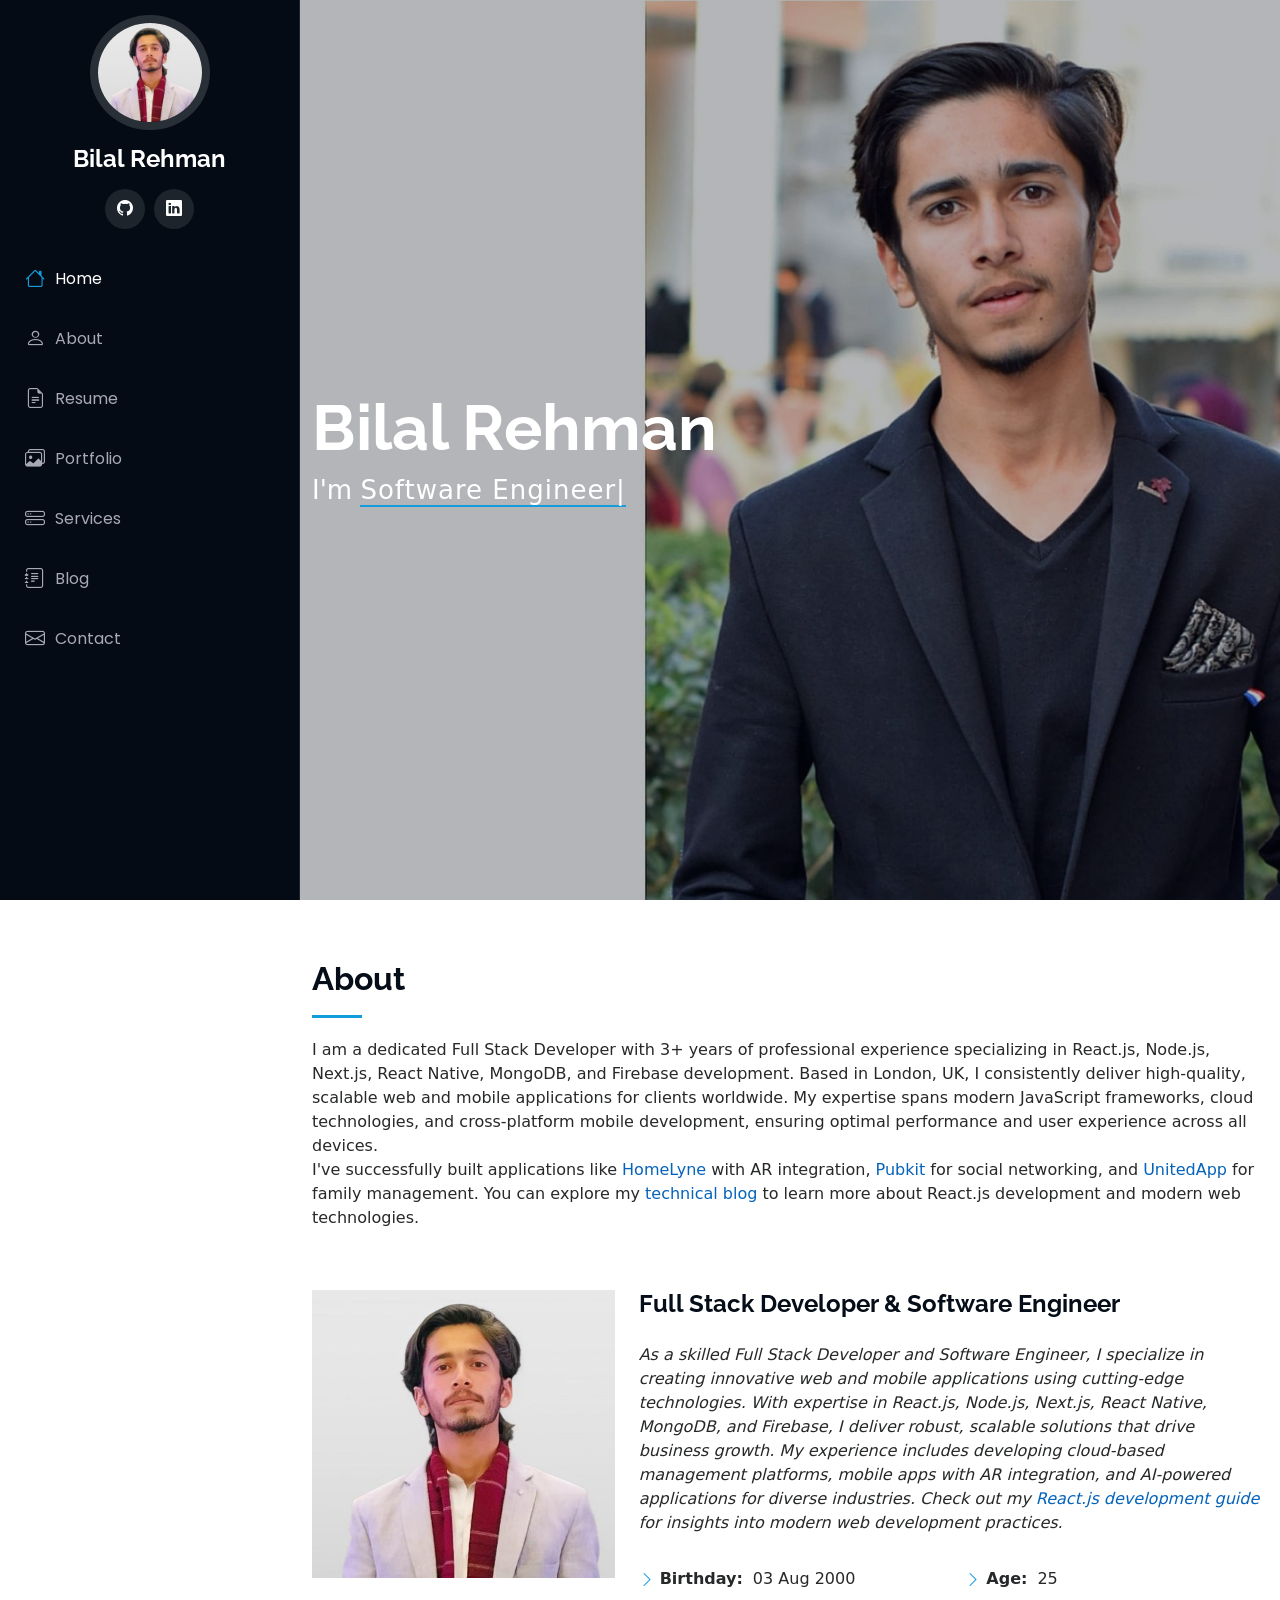
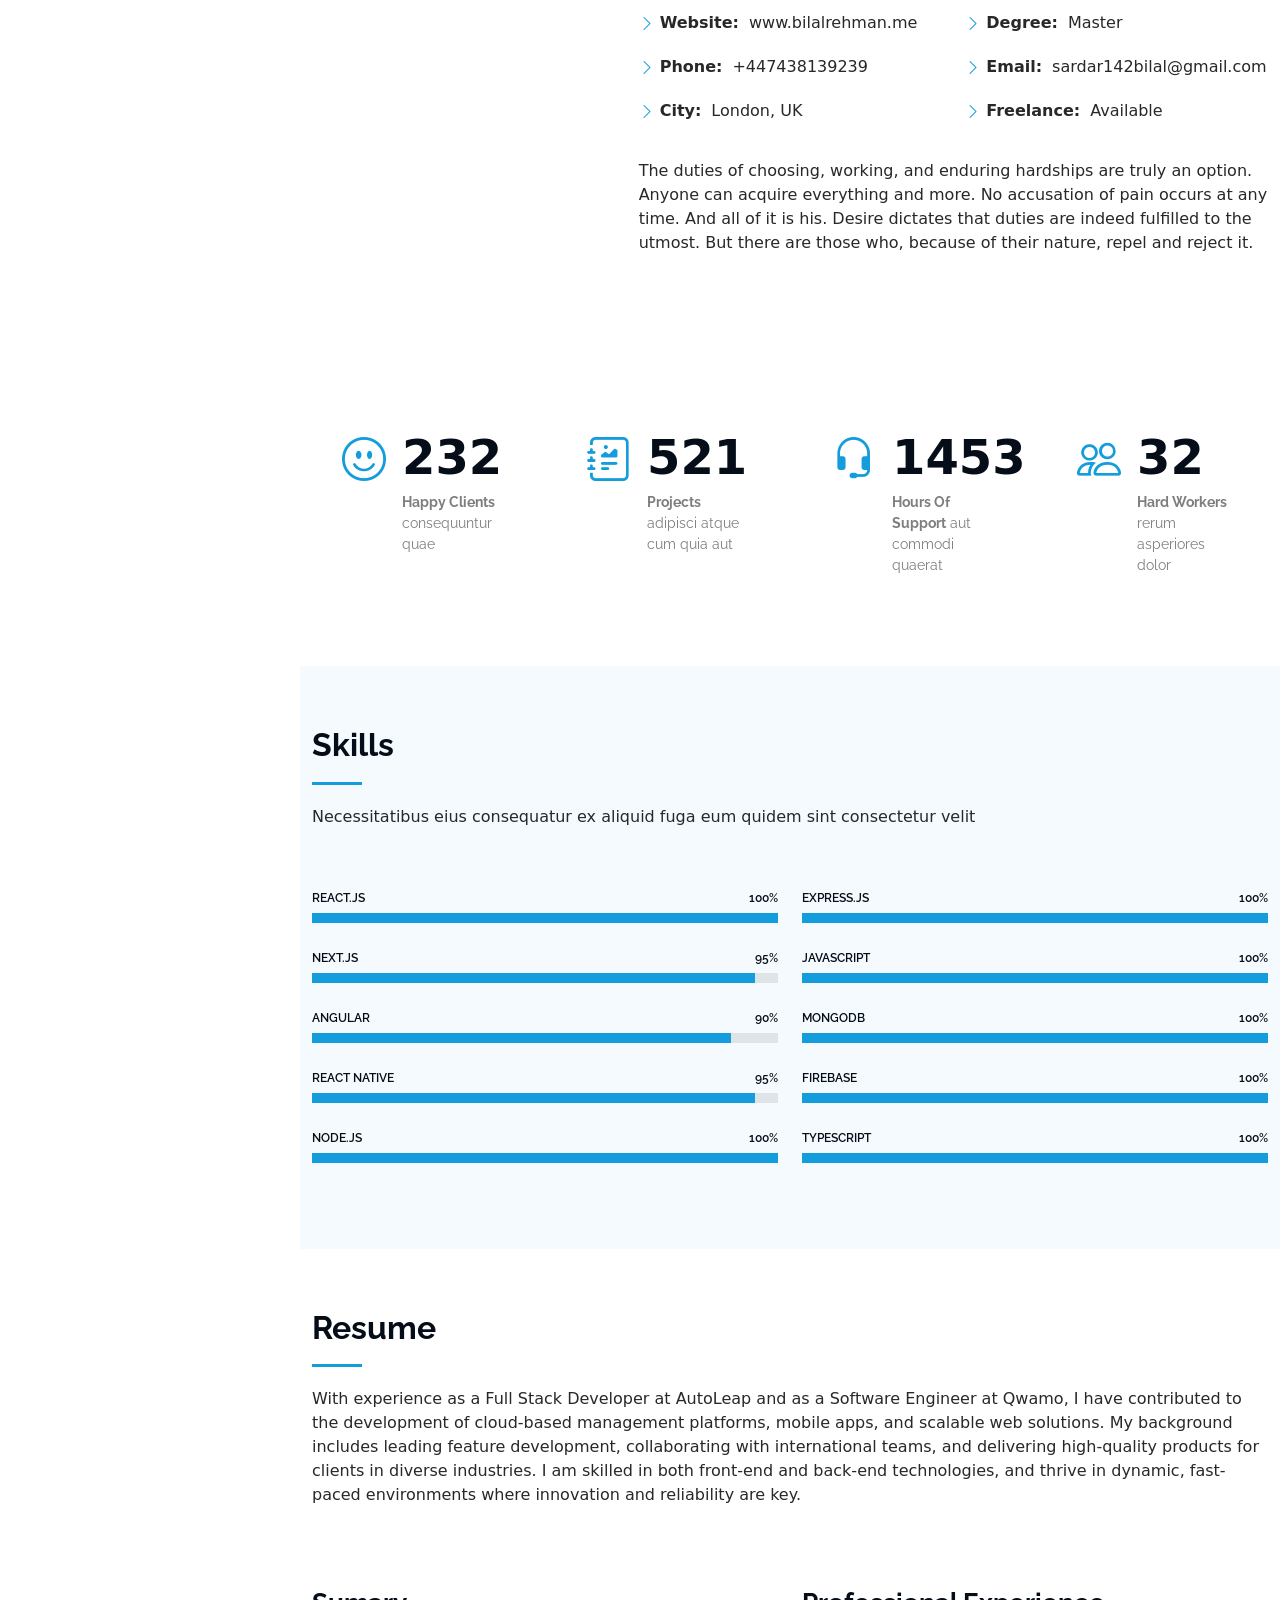
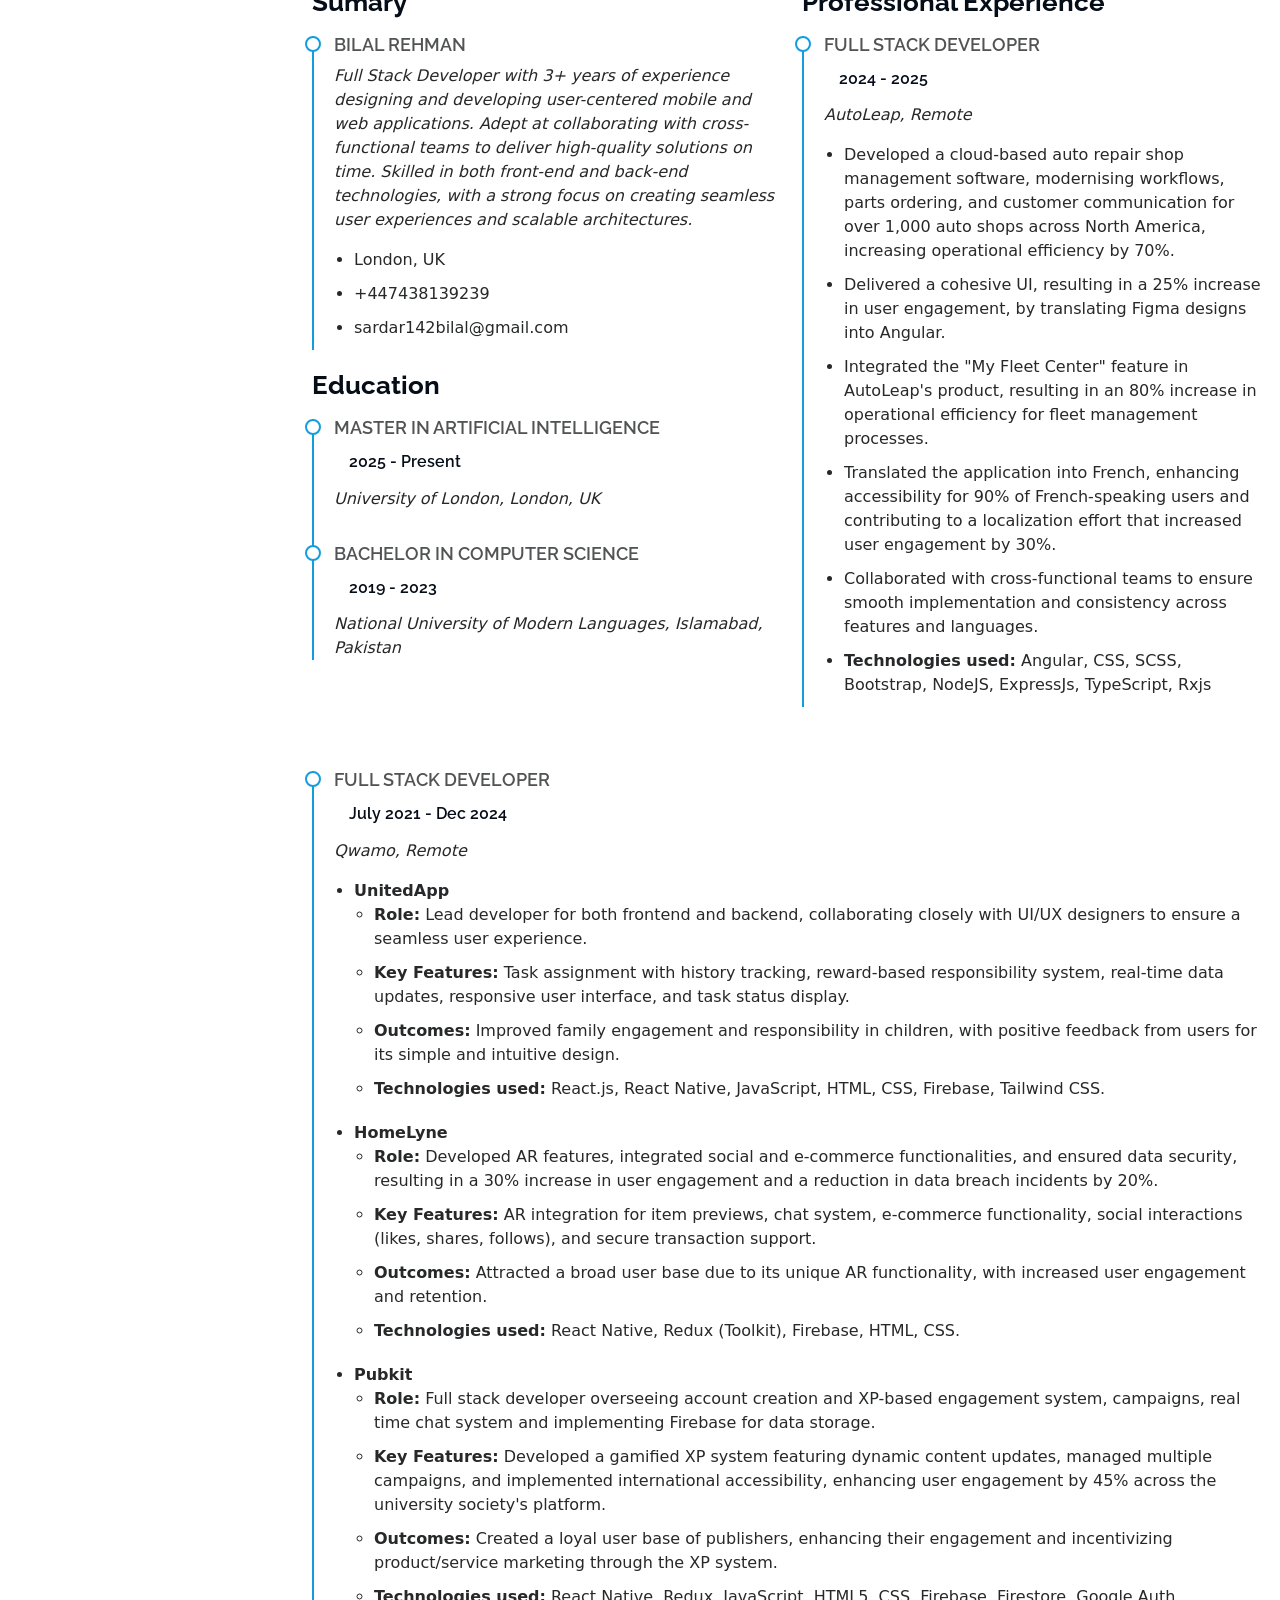
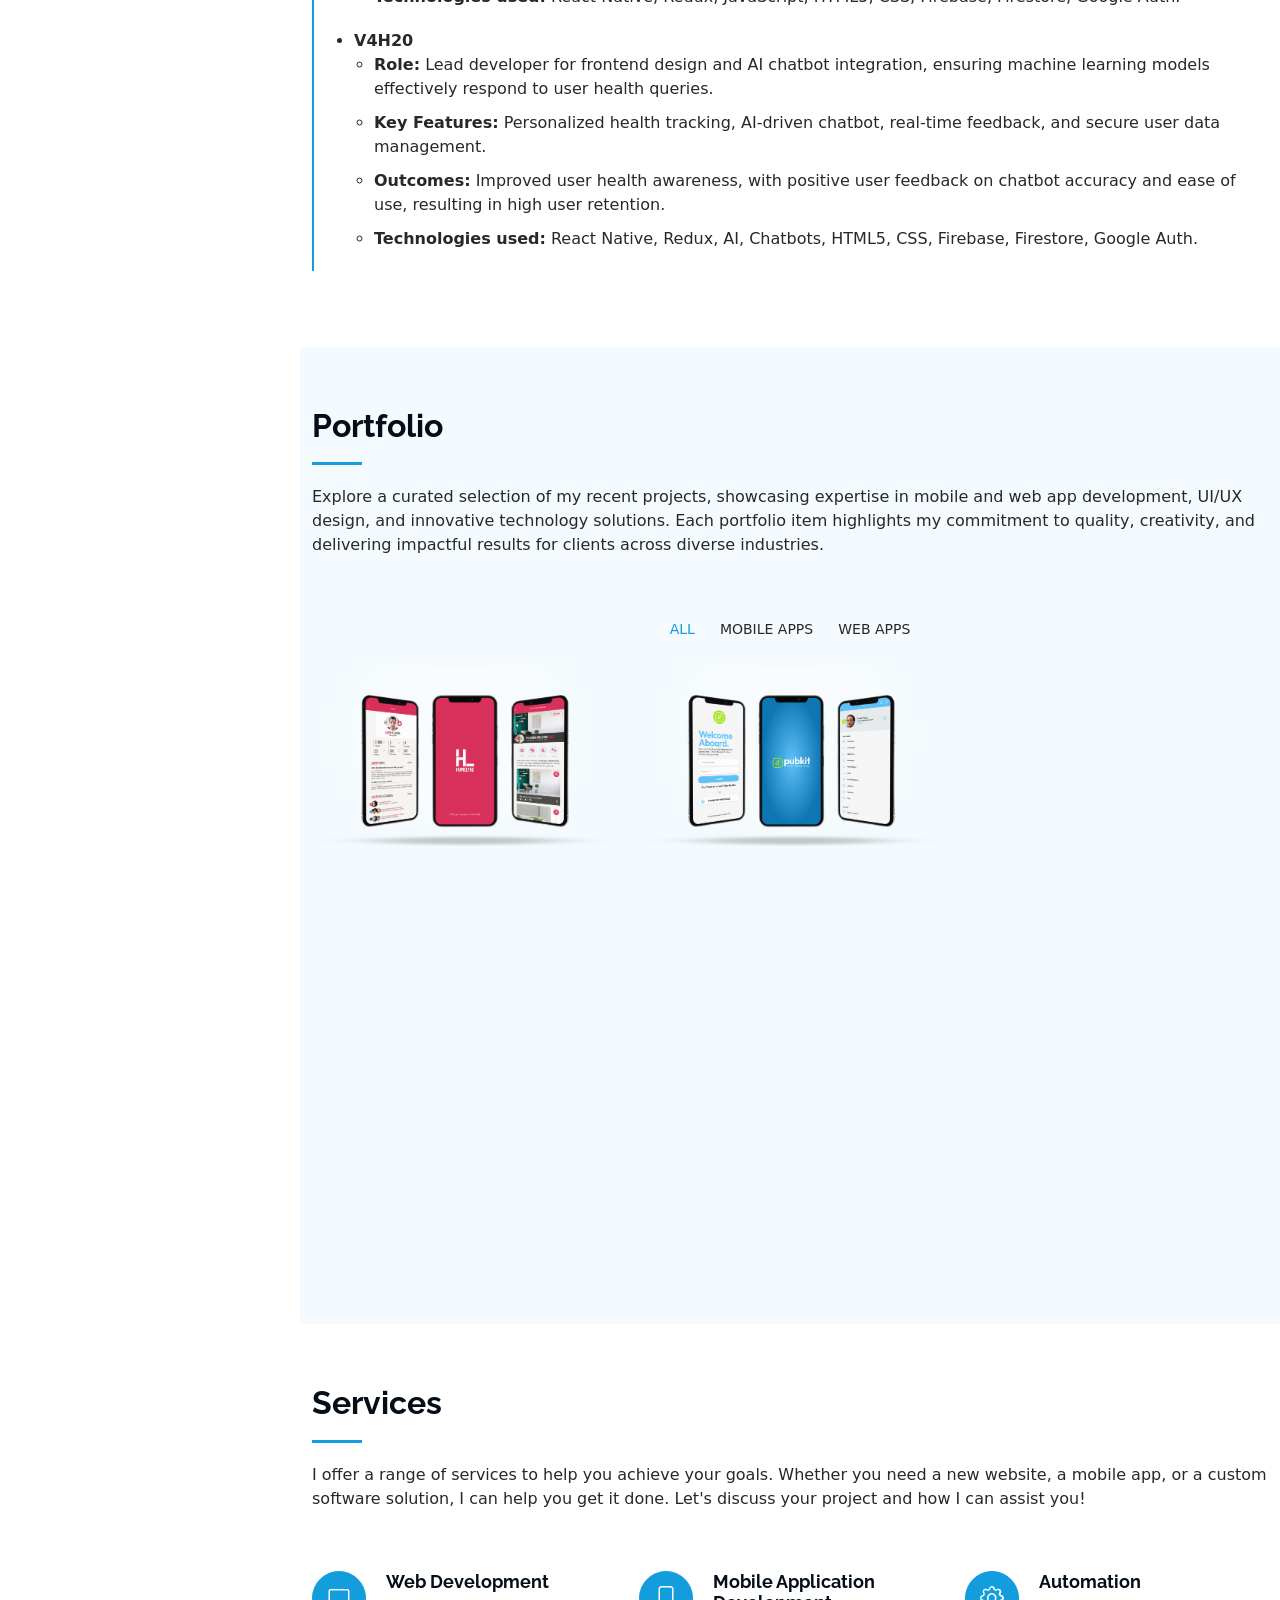
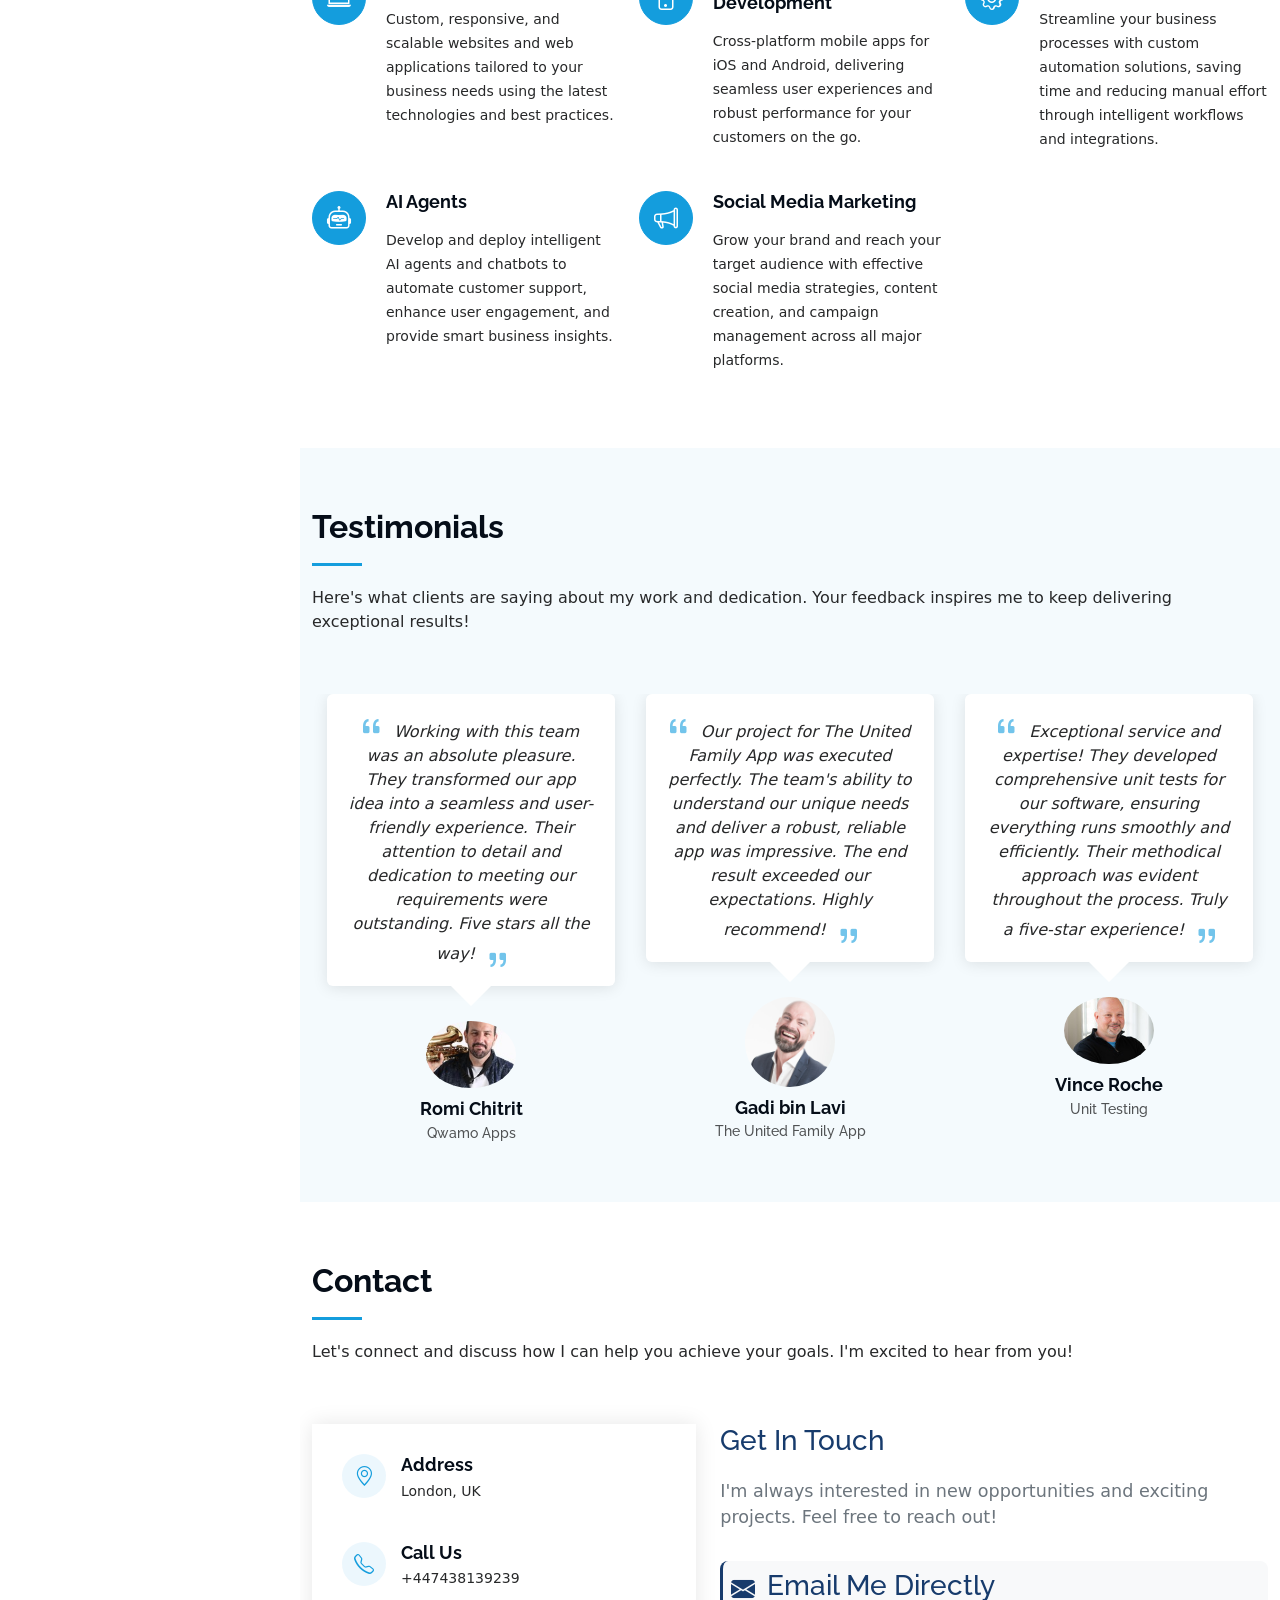
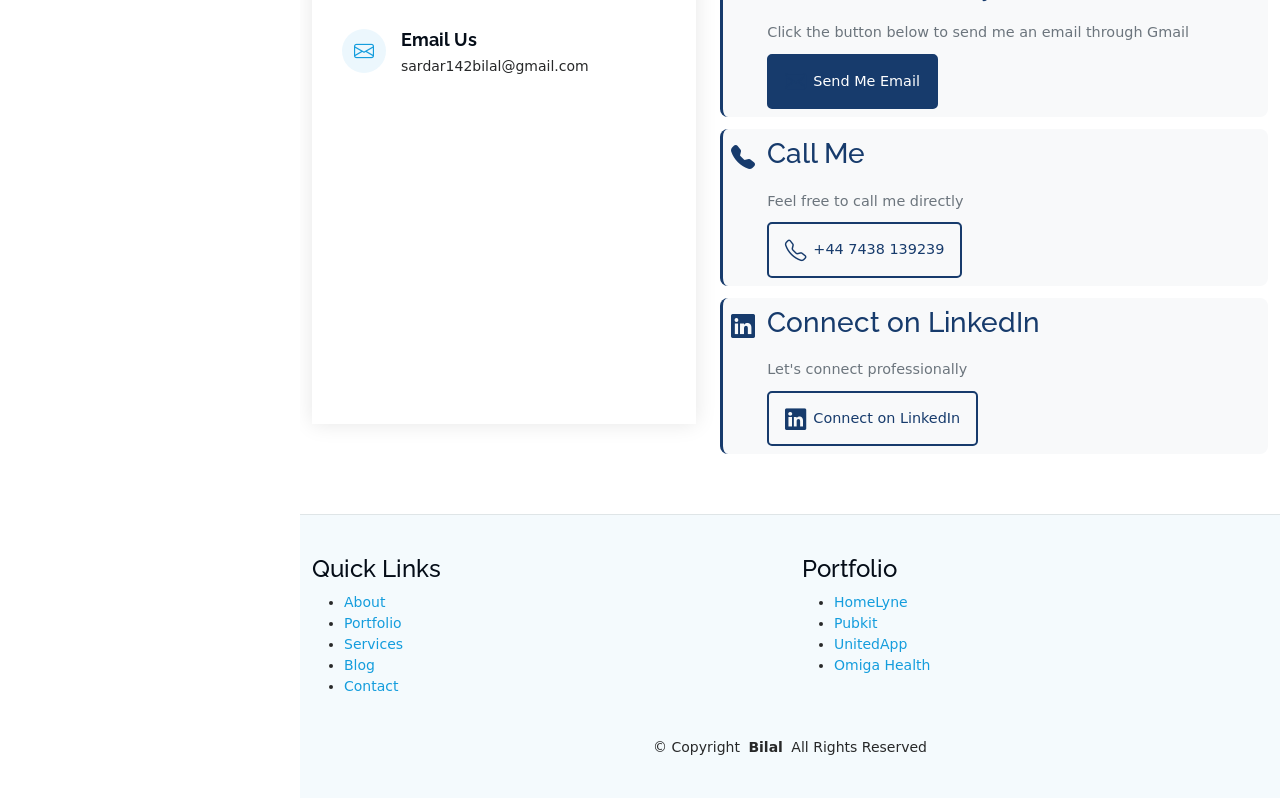
==== commit 81ce4666: "Add .htaccess for improved site performance and security; update index.html with canonical URL; modi" ====
--- a/index.html
+++ b/index.html
@@ -40,6 +40,9 @@
   <meta name="geo.placename" content="London">
   <meta name="geo.position" content="51.5074;-0.1278">
   <meta name="ICBM" content="51.5074, -0.1278">
+
+  <!-- Canonical URL -->
+  <link rel="canonical" href="https://bilalrehman.me/">
 
   <!-- Favicons -->
   <link href="assets/img/favicon.png" rel="icon">
